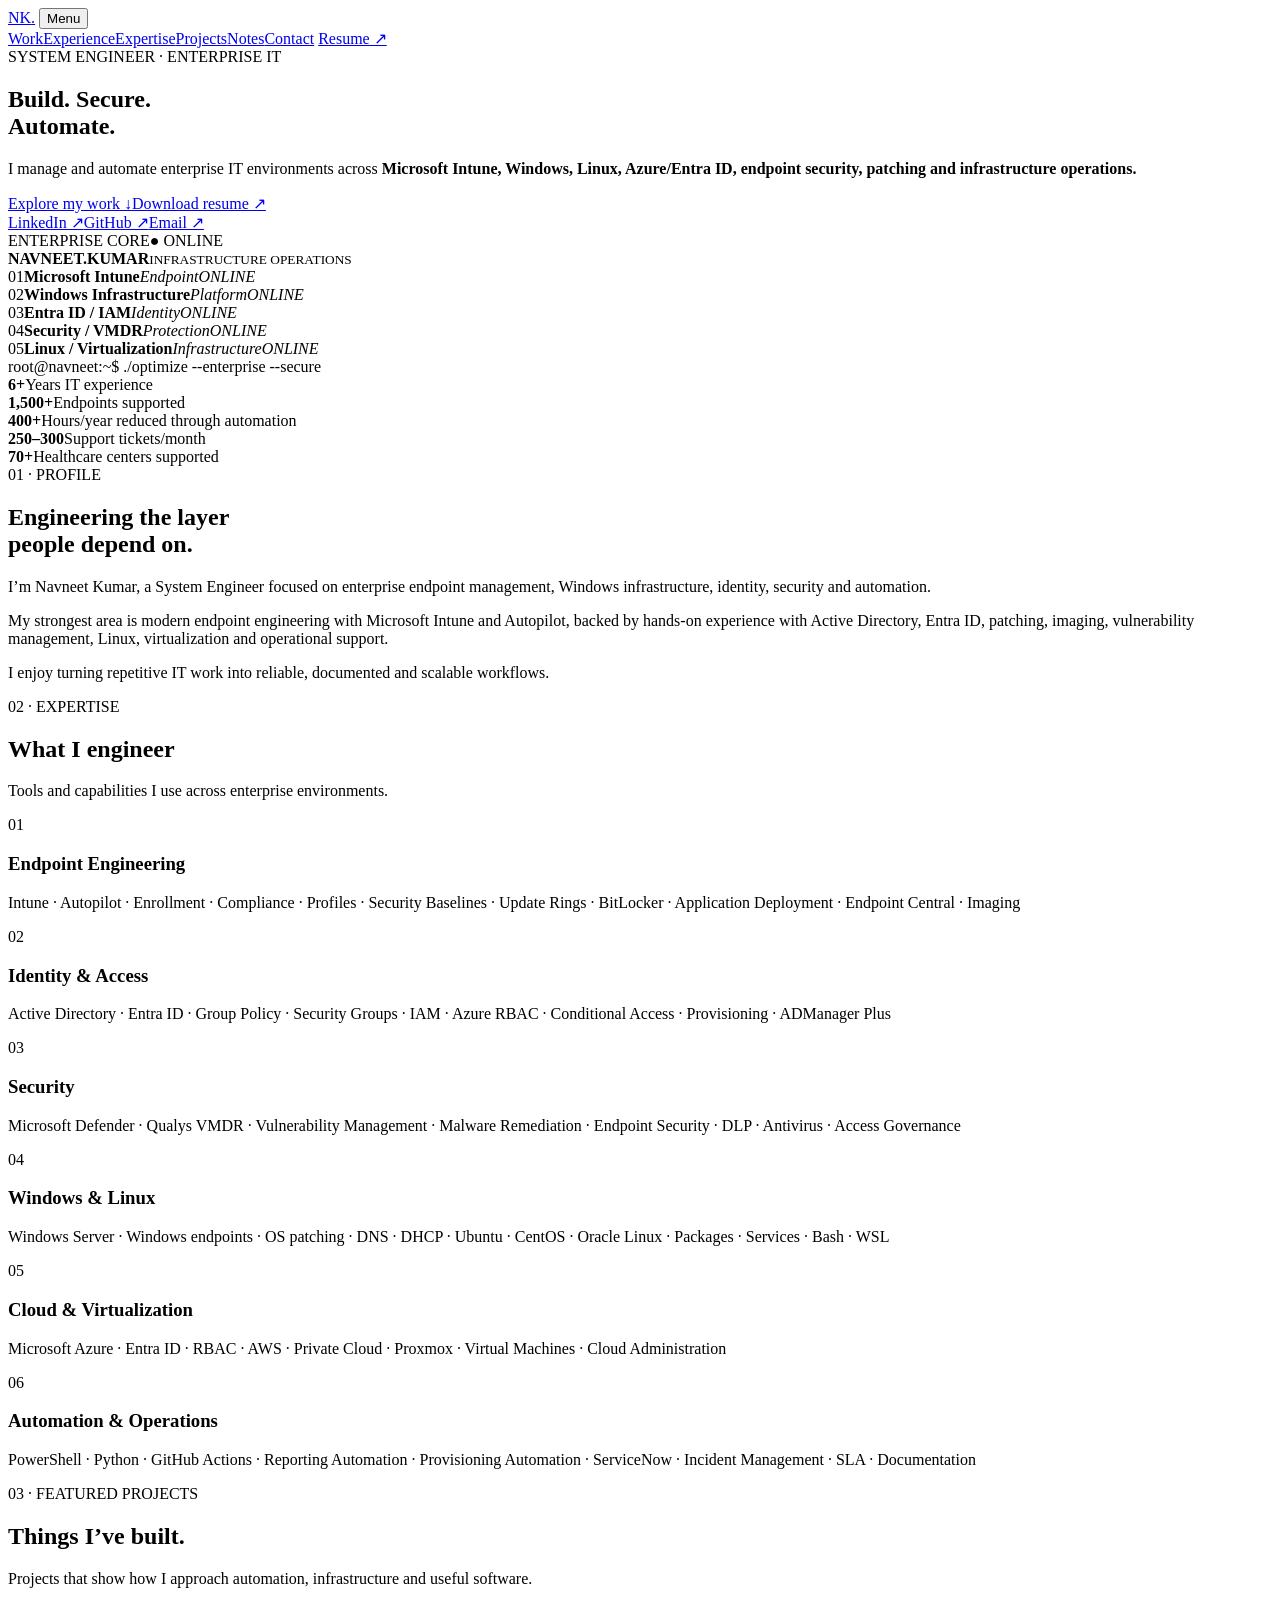
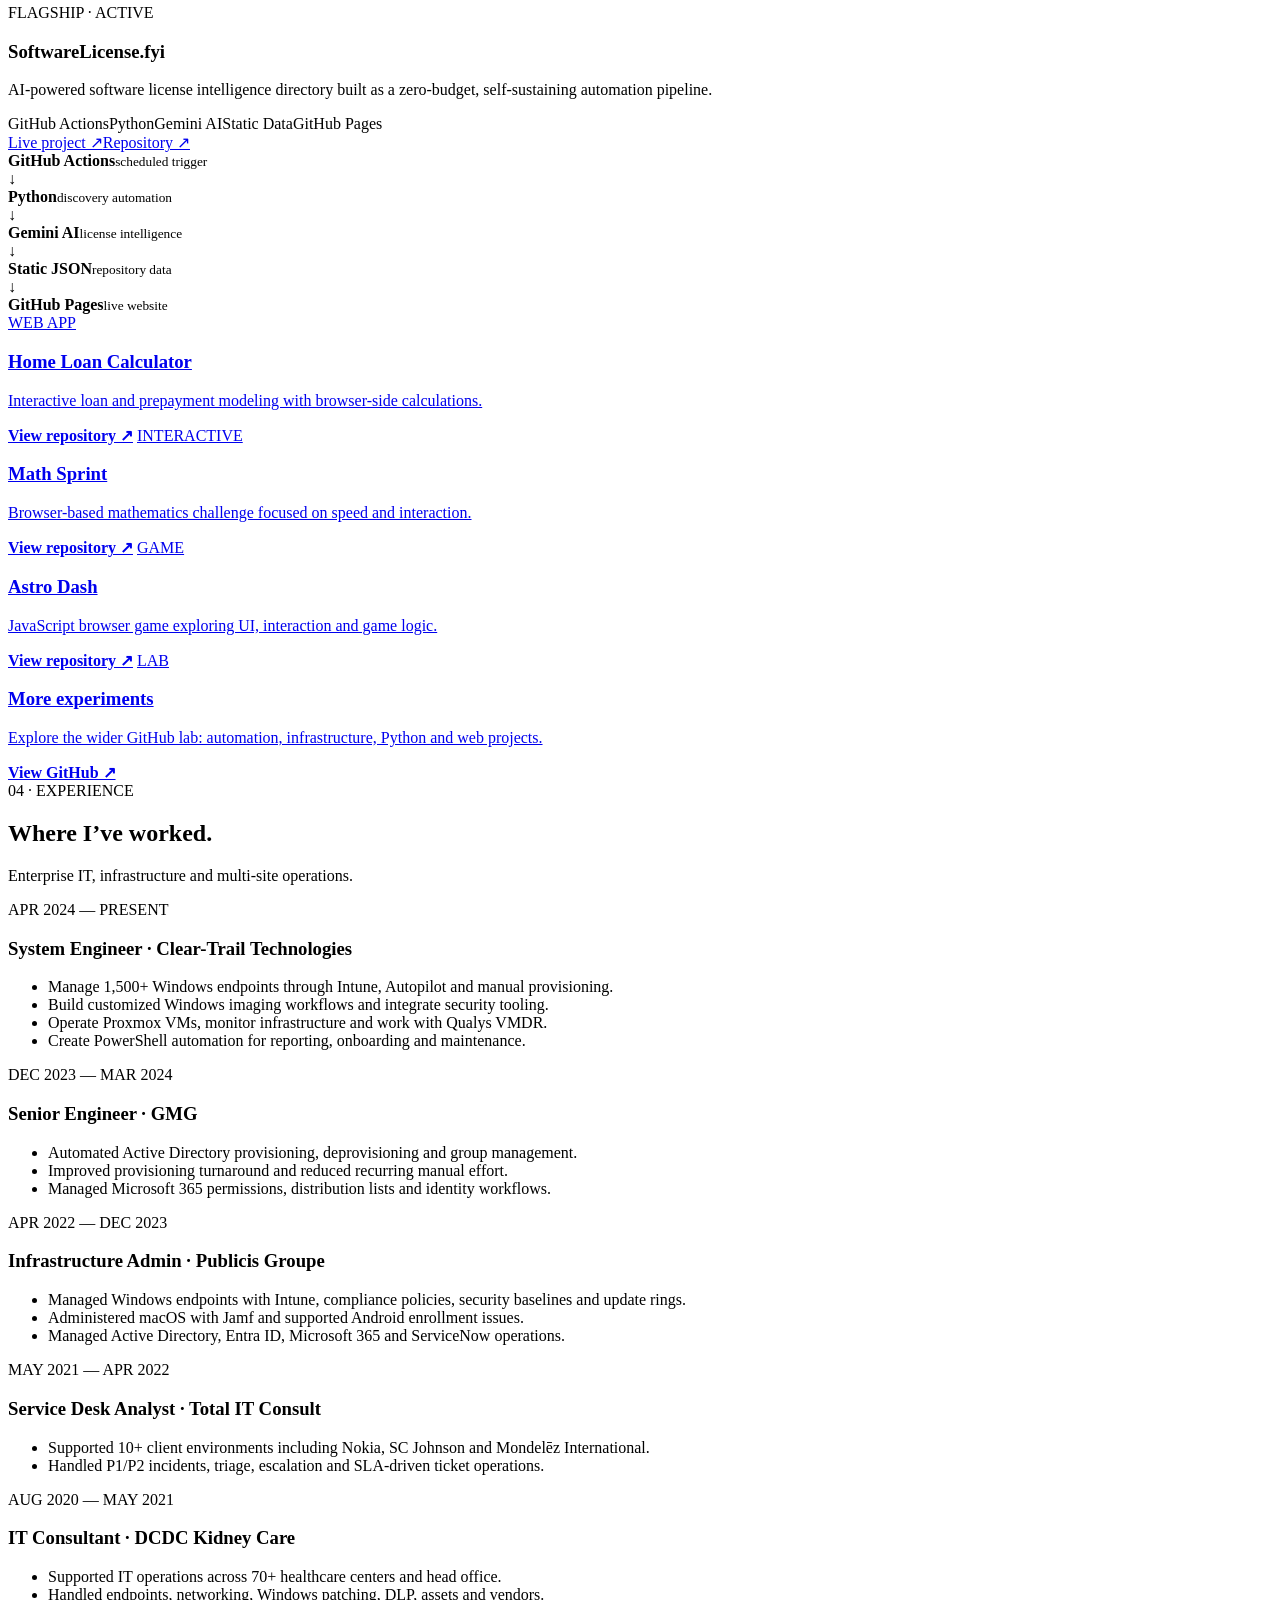
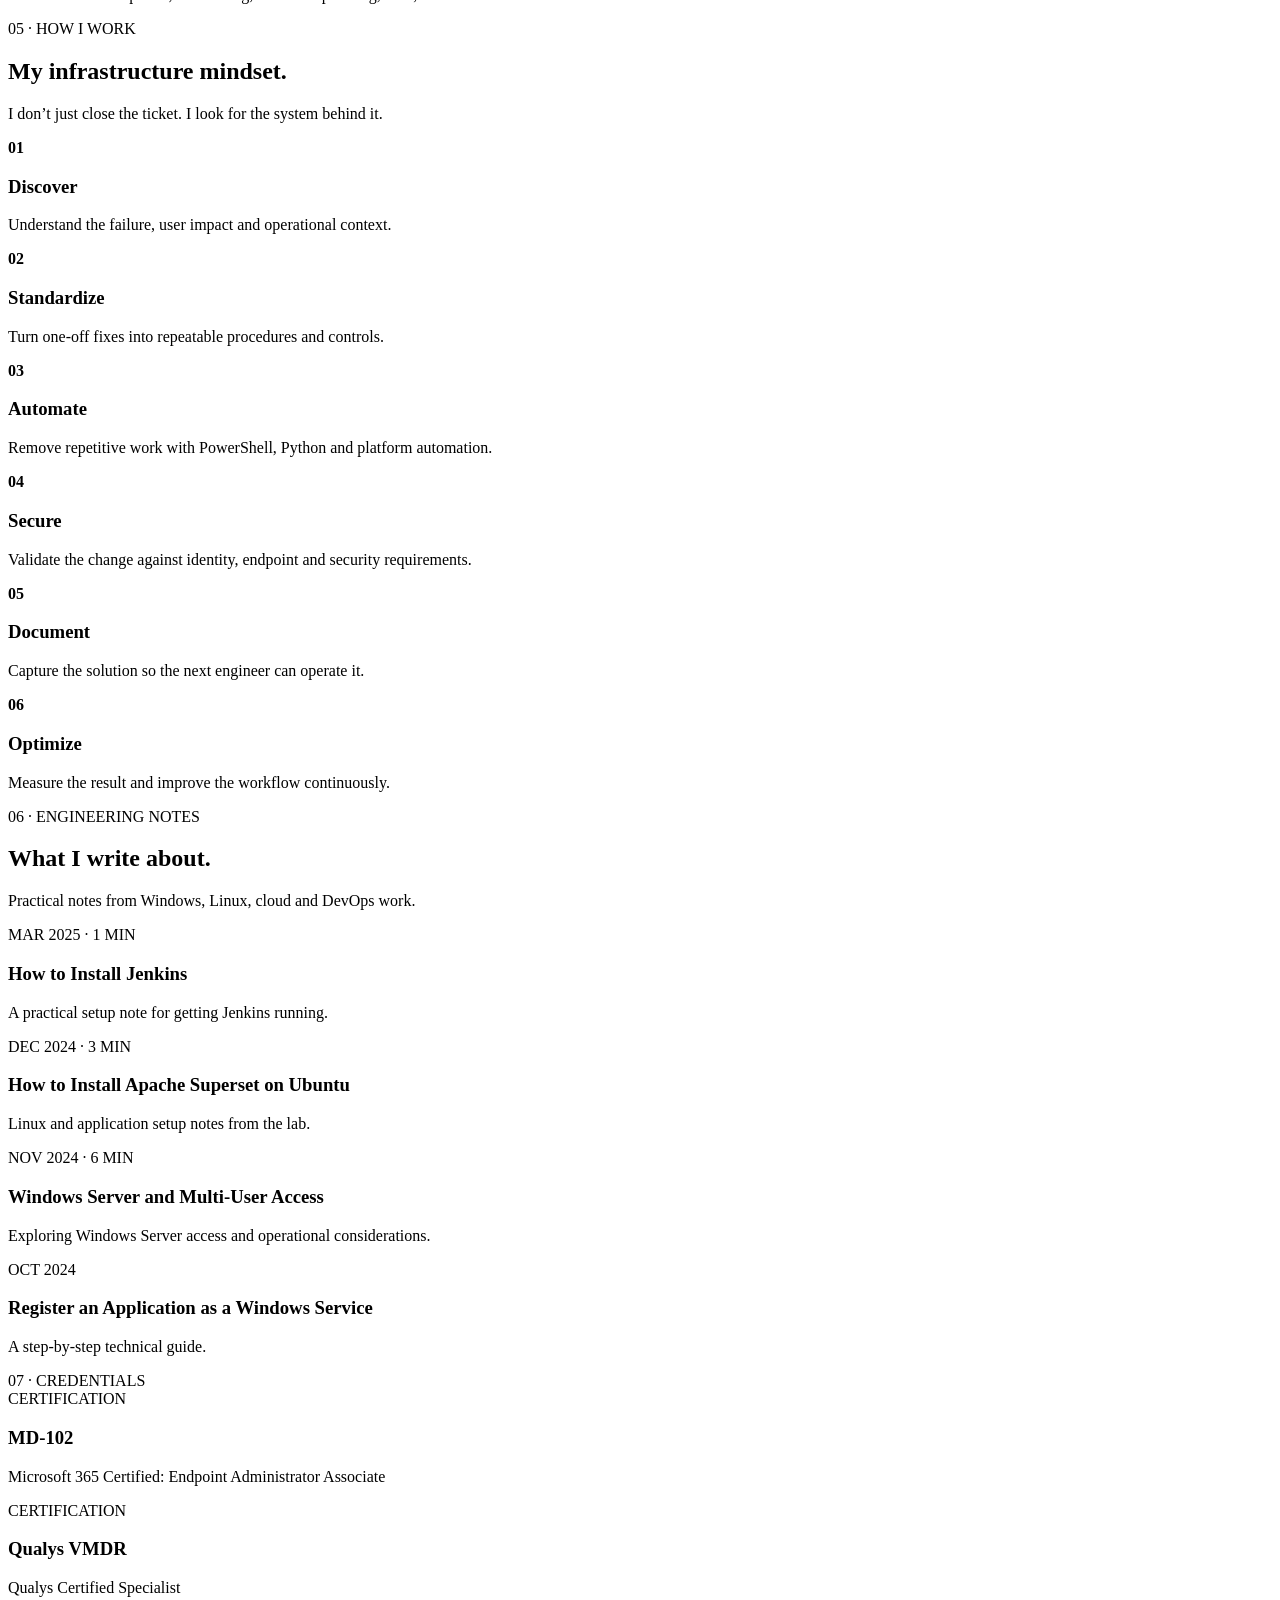
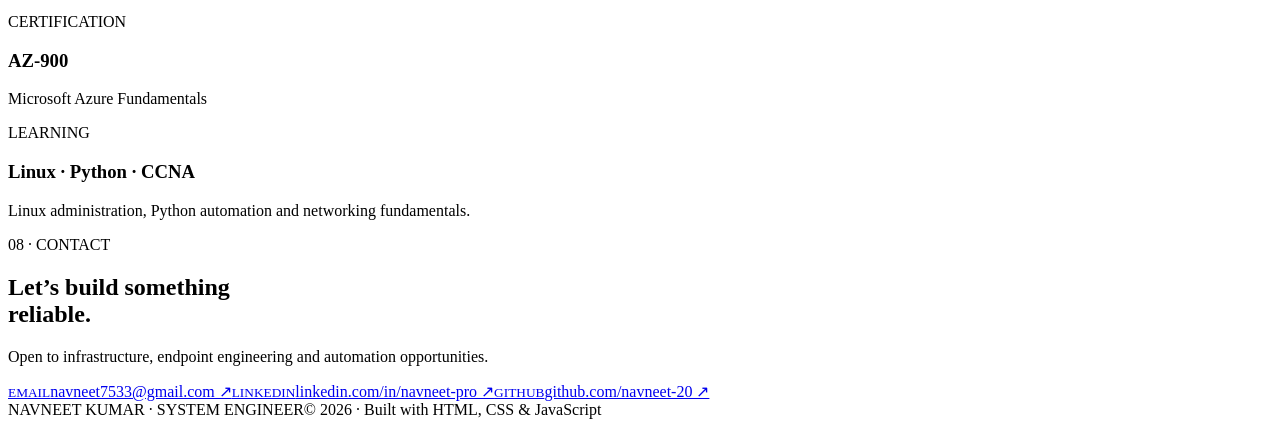
==== index.html @ 807e7cb6 "Add files via upload" ====
<!doctype html>
<html lang="en">
<head>
  <meta charset="utf-8">
  <meta name="viewport" content="width=device-width, initial-scale=1">
  <title>Navneet Kumar | System Engineer | Intune & Infrastructure</title>
  <meta name="description" content="Navneet Kumar — System Engineer specializing in Microsoft Intune, endpoint management, Windows infrastructure, automation, security, Azure/Entra ID and Linux operations.">
  <meta name="author" content="Navneet Kumar">
  <meta name="theme-color" content="#070a0f">
  <link rel="canonical" href="https://navneet.webline.cloud/">
  <meta property="og:title" content="Navneet Kumar | System Engineer">
  <meta property="og:description" content="Enterprise endpoint, infrastructure, automation and security engineering.">
  <meta property="og:type" content="website">
  <meta property="og:url" content="https://navneet.webline.cloud/">
  <link rel="preconnect" href="https://fonts.googleapis.com">
  <link rel="preconnect" href="https://fonts.gstatic.com" crossorigin>
  <link href="https://fonts.googleapis.com/css2?family=Inter:wght@400;500;600;700;800&family=JetBrains+Mono:wght@400;500;600&display=swap" rel="stylesheet">
  <link rel="stylesheet" href="css/style.css">
  <script defer src="js/main.js"></script>
</head>
<body>
  <div class="bg-grid" aria-hidden="true"></div>
  <header class="site-header">
    <nav class="nav container" aria-label="Primary navigation">
      <a class="brand" href="#top" aria-label="Navneet Kumar home">NK<span>.</span></a>
      <button class="menu-toggle" aria-expanded="false" aria-controls="nav-links">Menu</button>
      <div id="nav-links" class="nav-links">
        <a href="#work">Work</a><a href="#experience">Experience</a><a href="#skills">Expertise</a><a href="#projects">Projects</a><a href="#notes">Notes</a><a href="#contact">Contact</a>
        <a class="nav-resume" href="CV.pdf" target="_blank" rel="noopener">Resume ↗</a>
      </div>
    </nav>
  </header>

  <main id="top">
    <section class="hero container">
      <div class="hero-copy reveal">
        <div class="eyebrow"><span class="status-dot"></span> SYSTEM ENGINEER · ENTERPRISE IT</div>
        <h1>Build. Secure.<br><span>Automate.</span></h1>
        <p class="hero-lead">I manage and automate enterprise IT environments across <strong>Microsoft Intune, Windows, Linux, Azure/Entra ID, endpoint security, patching and infrastructure operations.</strong></p>
        <div class="hero-actions"><a class="btn btn-primary" href="#projects">Explore my work <span>↓</span></a><a class="btn btn-ghost" href="CV.pdf" target="_blank" rel="noopener">Download resume ↗</a></div>
        <div class="social-row"><a href="https://www.linkedin.com/in/navneet-pro/" target="_blank" rel="noopener">LinkedIn ↗</a><a href="https://github.com/navneet-20" target="_blank" rel="noopener">GitHub ↗</a><a href="mailto:navneet7533@gmail.com">Email ↗</a></div>
      </div>
      <div class="system-card reveal delay-1" aria-label="System status overview">
        <div class="card-top"><span>ENTERPRISE CORE</span><span class="online">● ONLINE</span></div>
        <div class="core-node"><div class="core-ring"></div><div><strong>NAVNEET.KUMAR</strong><small>INFRASTRUCTURE OPERATIONS</small></div></div>
        <div class="status-list">
          <div><span>01</span><b>Microsoft Intune</b><em>Endpoint</em><i>ONLINE</i></div>
          <div><span>02</span><b>Windows Infrastructure</b><em>Platform</em><i>ONLINE</i></div>
          <div><span>03</span><b>Entra ID / IAM</b><em>Identity</em><i>ONLINE</i></div>
          <div><span>04</span><b>Security / VMDR</b><em>Protection</em><i>ONLINE</i></div>
          <div><span>05</span><b>Linux / Virtualization</b><em>Infrastructure</em><i>ONLINE</i></div>
        </div>
        <div class="terminal-line"><span>root@navneet:~$</span> ./optimize --enterprise --secure</div>
      </div>
    </section>

    <section class="metrics container" id="work">
      <div class="metric"><strong>6+</strong><span>Years IT experience</span></div>
      <div class="metric"><strong>1,500+</strong><span>Endpoints supported</span></div>
      <div class="metric"><strong>400+</strong><span>Hours/year reduced through automation</span></div>
      <div class="metric"><strong>250–300</strong><span>Support tickets/month</span></div>
      <div class="metric"><strong>70+</strong><span>Healthcare centers supported</span></div>
    </section>

    <section class="section container" id="about">
      <div class="section-label">01 · PROFILE</div>
      <div class="two-col">
        <div><h2>Engineering the layer<br>people depend on.</h2></div>
        <div class="copy"><p>I’m Navneet Kumar, a System Engineer focused on enterprise endpoint management, Windows infrastructure, identity, security and automation.</p><p>My strongest area is modern endpoint engineering with Microsoft Intune and Autopilot, backed by hands-on experience with Active Directory, Entra ID, patching, imaging, vulnerability management, Linux, virtualization and operational support.</p><p>I enjoy turning repetitive IT work into reliable, documented and scalable workflows.</p></div>
      </div>
    </section>

    <section class="section section-dark" id="skills">
      <div class="container">
        <div class="section-label">02 · EXPERTISE</div>
        <div class="section-heading"><h2>What I engineer</h2><p>Tools and capabilities I use across enterprise environments.</p></div>
        <div class="skill-grid">
          <article class="skill-card"><span>01</span><h3>Endpoint Engineering</h3><p>Intune · Autopilot · Enrollment · Compliance · Profiles · Security Baselines · Update Rings · BitLocker · Application Deployment · Endpoint Central · Imaging</p></article>
          <article class="skill-card"><span>02</span><h3>Identity & Access</h3><p>Active Directory · Entra ID · Group Policy · Security Groups · IAM · Azure RBAC · Conditional Access · Provisioning · ADManager Plus</p></article>
          <article class="skill-card"><span>03</span><h3>Security</h3><p>Microsoft Defender · Qualys VMDR · Vulnerability Management · Malware Remediation · Endpoint Security · DLP · Antivirus · Access Governance</p></article>
          <article class="skill-card"><span>04</span><h3>Windows & Linux</h3><p>Windows Server · Windows endpoints · OS patching · DNS · DHCP · Ubuntu · CentOS · Oracle Linux · Packages · Services · Bash · WSL</p></article>
          <article class="skill-card"><span>05</span><h3>Cloud & Virtualization</h3><p>Microsoft Azure · Entra ID · RBAC · AWS · Private Cloud · Proxmox · Virtual Machines · Cloud Administration</p></article>
          <article class="skill-card"><span>06</span><h3>Automation & Operations</h3><p>PowerShell · Python · GitHub Actions · Reporting Automation · Provisioning Automation · ServiceNow · Incident Management · SLA · Documentation</p></article>
        </div>
      </div>
    </section>

    <section class="section container" id="projects">
      <div class="section-label">03 · FEATURED PROJECTS</div>
      <div class="section-heading"><h2>Things I’ve built.</h2><p>Projects that show how I approach automation, infrastructure and useful software.</p></div>
      <article class="featured-project">
        <div class="project-main"><div class="project-kicker">FLAGSHIP · ACTIVE</div><h3>SoftwareLicense.fyi</h3><p>AI-powered software license intelligence directory built as a zero-budget, self-sustaining automation pipeline.</p><div class="tags"><span>GitHub Actions</span><span>Python</span><span>Gemini AI</span><span>Static Data</span><span>GitHub Pages</span></div><div class="project-actions"><a class="btn btn-primary" href="https://isitfree.webline.cloud/" target="_blank" rel="noopener">Live project ↗</a><a class="btn btn-ghost" href="https://github.com/navneet-20/SoftwareLicense.fyi" target="_blank" rel="noopener">Repository ↗</a></div></div>
        <div class="pipeline"><div><b>GitHub Actions</b><small>scheduled trigger</small></div><span>↓</span><div><b>Python</b><small>discovery automation</small></div><span>↓</span><div><b>Gemini AI</b><small>license intelligence</small></div><span>↓</span><div><b>Static JSON</b><small>repository data</small></div><span>↓</span><div><b>GitHub Pages</b><small>live website</small></div></div>
      </article>
      <div class="project-grid">
        <a class="project-card" href="https://github.com/navneet-20/home-loan-calculator-with-prepayment" target="_blank" rel="noopener"><span>WEB APP</span><h3>Home Loan Calculator</h3><p>Interactive loan and prepayment modeling with browser-side calculations.</p><b>View repository ↗</b></a>
        <a class="project-card" href="https://github.com/navneet-20/Math-Sprint" target="_blank" rel="noopener"><span>INTERACTIVE</span><h3>Math Sprint</h3><p>Browser-based mathematics challenge focused on speed and interaction.</p><b>View repository ↗</b></a>
        <a class="project-card" href="https://github.com/navneet-20/Astro-Dash" target="_blank" rel="noopener"><span>GAME</span><h3>Astro Dash</h3><p>JavaScript browser game exploring UI, interaction and game logic.</p><b>View repository ↗</b></a>
        <a class="project-card" href="https://github.com/navneet-20" target="_blank" rel="noopener"><span>LAB</span><h3>More experiments</h3><p>Explore the wider GitHub lab: automation, infrastructure, Python and web projects.</p><b>View GitHub ↗</b></a>
      </div>
    </section>

    <section class="section section-dark" id="experience">
      <div class="container"><div class="section-label">04 · EXPERIENCE</div><div class="section-heading"><h2>Where I’ve worked.</h2><p>Enterprise IT, infrastructure and multi-site operations.</p></div>
        <div class="timeline">
          <article class="timeline-item active"><div class="timeline-dot"></div><div class="timeline-meta">APR 2024 — PRESENT</div><h3>System Engineer · Clear-Trail Technologies</h3><ul><li>Manage 1,500+ Windows endpoints through Intune, Autopilot and manual provisioning.</li><li>Build customized Windows imaging workflows and integrate security tooling.</li><li>Operate Proxmox VMs, monitor infrastructure and work with Qualys VMDR.</li><li>Create PowerShell automation for reporting, onboarding and maintenance.</li></ul></article>
          <article class="timeline-item"><div class="timeline-dot"></div><div class="timeline-meta">DEC 2023 — MAR 2024</div><h3>Senior Engineer · GMG</h3><ul><li>Automated Active Directory provisioning, deprovisioning and group management.</li><li>Improved provisioning turnaround and reduced recurring manual effort.</li><li>Managed Microsoft 365 permissions, distribution lists and identity workflows.</li></ul></article>
          <article class="timeline-item"><div class="timeline-dot"></div><div class="timeline-meta">APR 2022 — DEC 2023</div><h3>Infrastructure Admin · Publicis Groupe</h3><ul><li>Managed Windows endpoints with Intune, compliance policies, security baselines and update rings.</li><li>Administered macOS with Jamf and supported Android enrollment issues.</li><li>Managed Active Directory, Entra ID, Microsoft 365 and ServiceNow operations.</li></ul></article>
          <article class="timeline-item"><div class="timeline-dot"></div><div class="timeline-meta">MAY 2021 — APR 2022</div><h3>Service Desk Analyst · Total IT Consult</h3><ul><li>Supported 10+ client environments including Nokia, SC Johnson and Mondelēz International.</li><li>Handled P1/P2 incidents, triage, escalation and SLA-driven ticket operations.</li></ul></article>
          <article class="timeline-item"><div class="timeline-dot"></div><div class="timeline-meta">AUG 2020 — MAY 2021</div><h3>IT Consultant · DCDC Kidney Care</h3><ul><li>Supported IT operations across 70+ healthcare centers and head office.</li><li>Handled endpoints, networking, Windows patching, DLP, assets and vendors.</li></ul></article>
        </div>
      </div>
    </section>

    <section class="section container" id="method">
      <div class="section-label">05 · HOW I WORK</div><div class="section-heading"><h2>My infrastructure mindset.</h2><p>I don’t just close the ticket. I look for the system behind it.</p></div>
      <div class="method-grid"><div><strong>01</strong><h3>Discover</h3><p>Understand the failure, user impact and operational context.</p></div><div><strong>02</strong><h3>Standardize</h3><p>Turn one-off fixes into repeatable procedures and controls.</p></div><div><strong>03</strong><h3>Automate</h3><p>Remove repetitive work with PowerShell, Python and platform automation.</p></div><div><strong>04</strong><h3>Secure</h3><p>Validate the change against identity, endpoint and security requirements.</p></div><div><strong>05</strong><h3>Document</h3><p>Capture the solution so the next engineer can operate it.</p></div><div><strong>06</strong><h3>Optimize</h3><p>Measure the result and improve the workflow continuously.</p></div></div>
    </section>

    <section class="section section-dark" id="notes"><div class="container"><div class="section-label">06 · ENGINEERING NOTES</div><div class="section-heading"><h2>What I write about.</h2><p>Practical notes from Windows, Linux, cloud and DevOps work.</p></div><div class="notes-grid"><article><span>MAR 2025 · 1 MIN</span><h3>How to Install Jenkins</h3><p>A practical setup note for getting Jenkins running.</p></article><article><span>DEC 2024 · 3 MIN</span><h3>How to Install Apache Superset on Ubuntu</h3><p>Linux and application setup notes from the lab.</p></article><article><span>NOV 2024 · 6 MIN</span><h3>Windows Server and Multi-User Access</h3><p>Exploring Windows Server access and operational considerations.</p></article><article><span>OCT 2024</span><h3>Register an Application as a Windows Service</h3><p>A step-by-step technical guide.</p></article></div></div></section>

    <section class="section container" id="credentials"><div class="section-label">07 · CREDENTIALS</div><div class="credential-grid"><div><span>CERTIFICATION</span><h3>MD-102</h3><p>Microsoft 365 Certified: Endpoint Administrator Associate</p></div><div><span>CERTIFICATION</span><h3>Qualys VMDR</h3><p>Qualys Certified Specialist</p></div><div><span>CERTIFICATION</span><h3>AZ-900</h3><p>Microsoft Azure Fundamentals</p></div><div><span>LEARNING</span><h3>Linux · Python · CCNA</h3><p>Linux administration, Python automation and networking fundamentals.</p></div></div></section>

    <section class="contact section" id="contact"><div class="container contact-box"><div><div class="section-label">08 · CONTACT</div><h2>Let’s build something<br><span>reliable.</span></h2><p>Open to infrastructure, endpoint engineering and automation opportunities.</p></div><div class="contact-links"><a href="mailto:navneet7533@gmail.com"><small>EMAIL</small>navneet7533@gmail.com ↗</a><a href="https://www.linkedin.com/in/navneet-pro/" target="_blank" rel="noopener"><small>LINKEDIN</small>linkedin.com/in/navneet-pro ↗</a><a href="https://github.com/navneet-20" target="_blank" rel="noopener"><small>GITHUB</small>github.com/navneet-20 ↗</a></div></div></section>
  </main>
  <footer class="footer container"><span>NAVNEET KUMAR · SYSTEM ENGINEER</span><span>© <span id="year">2026</span> · Built with HTML, CSS & JavaScript</span></footer>
</body>
</html>
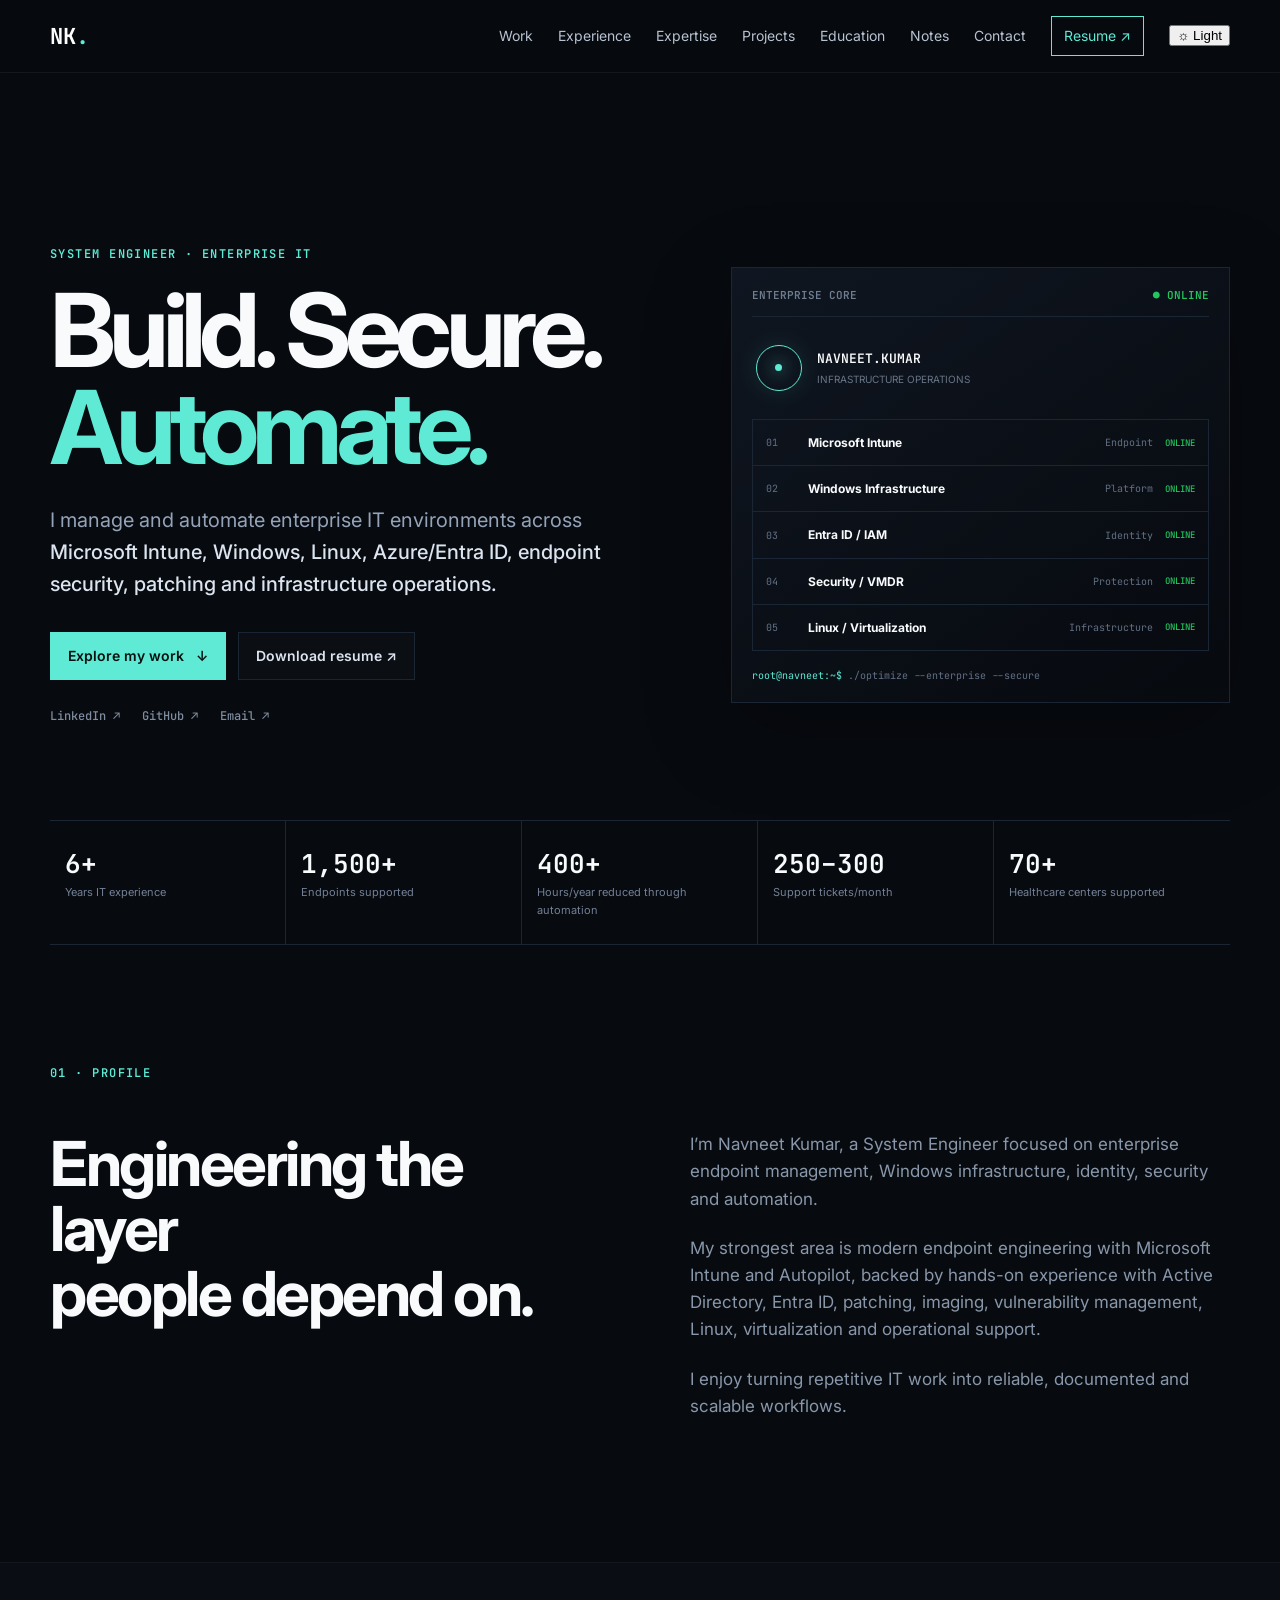
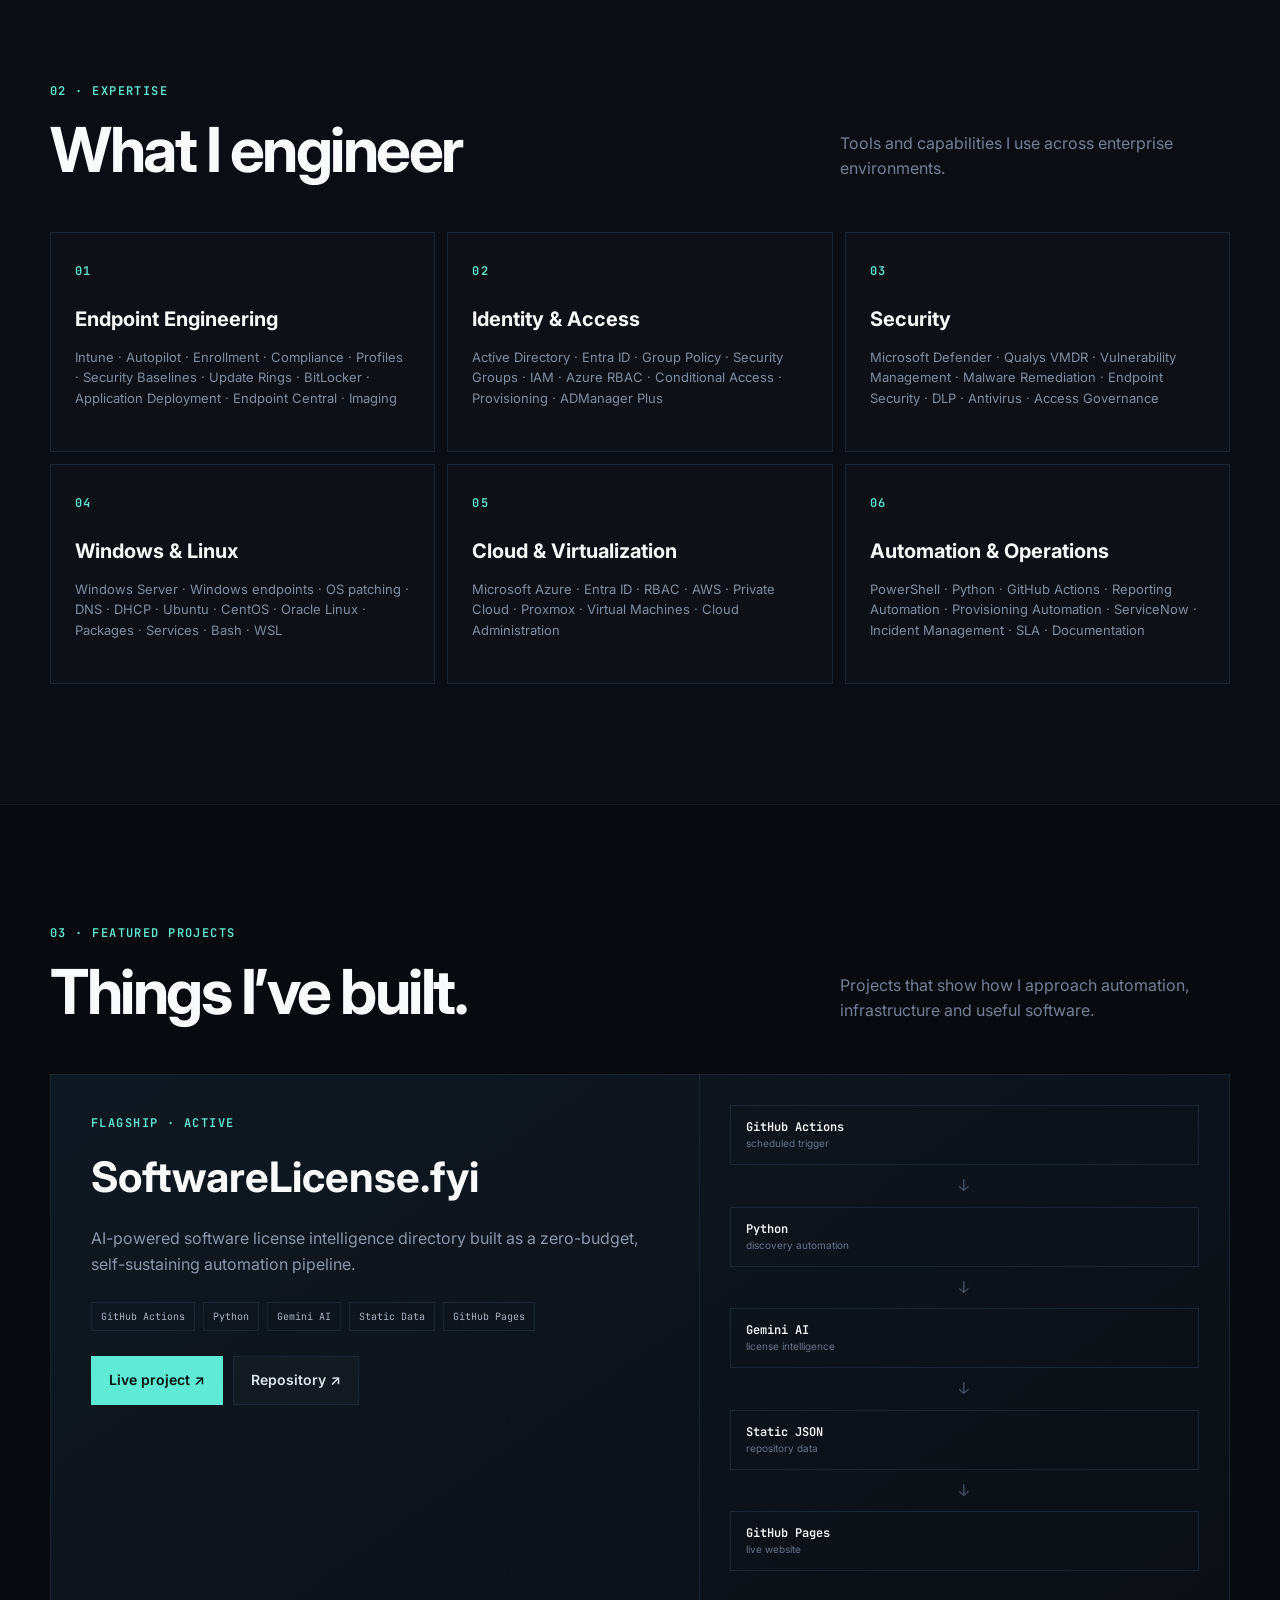
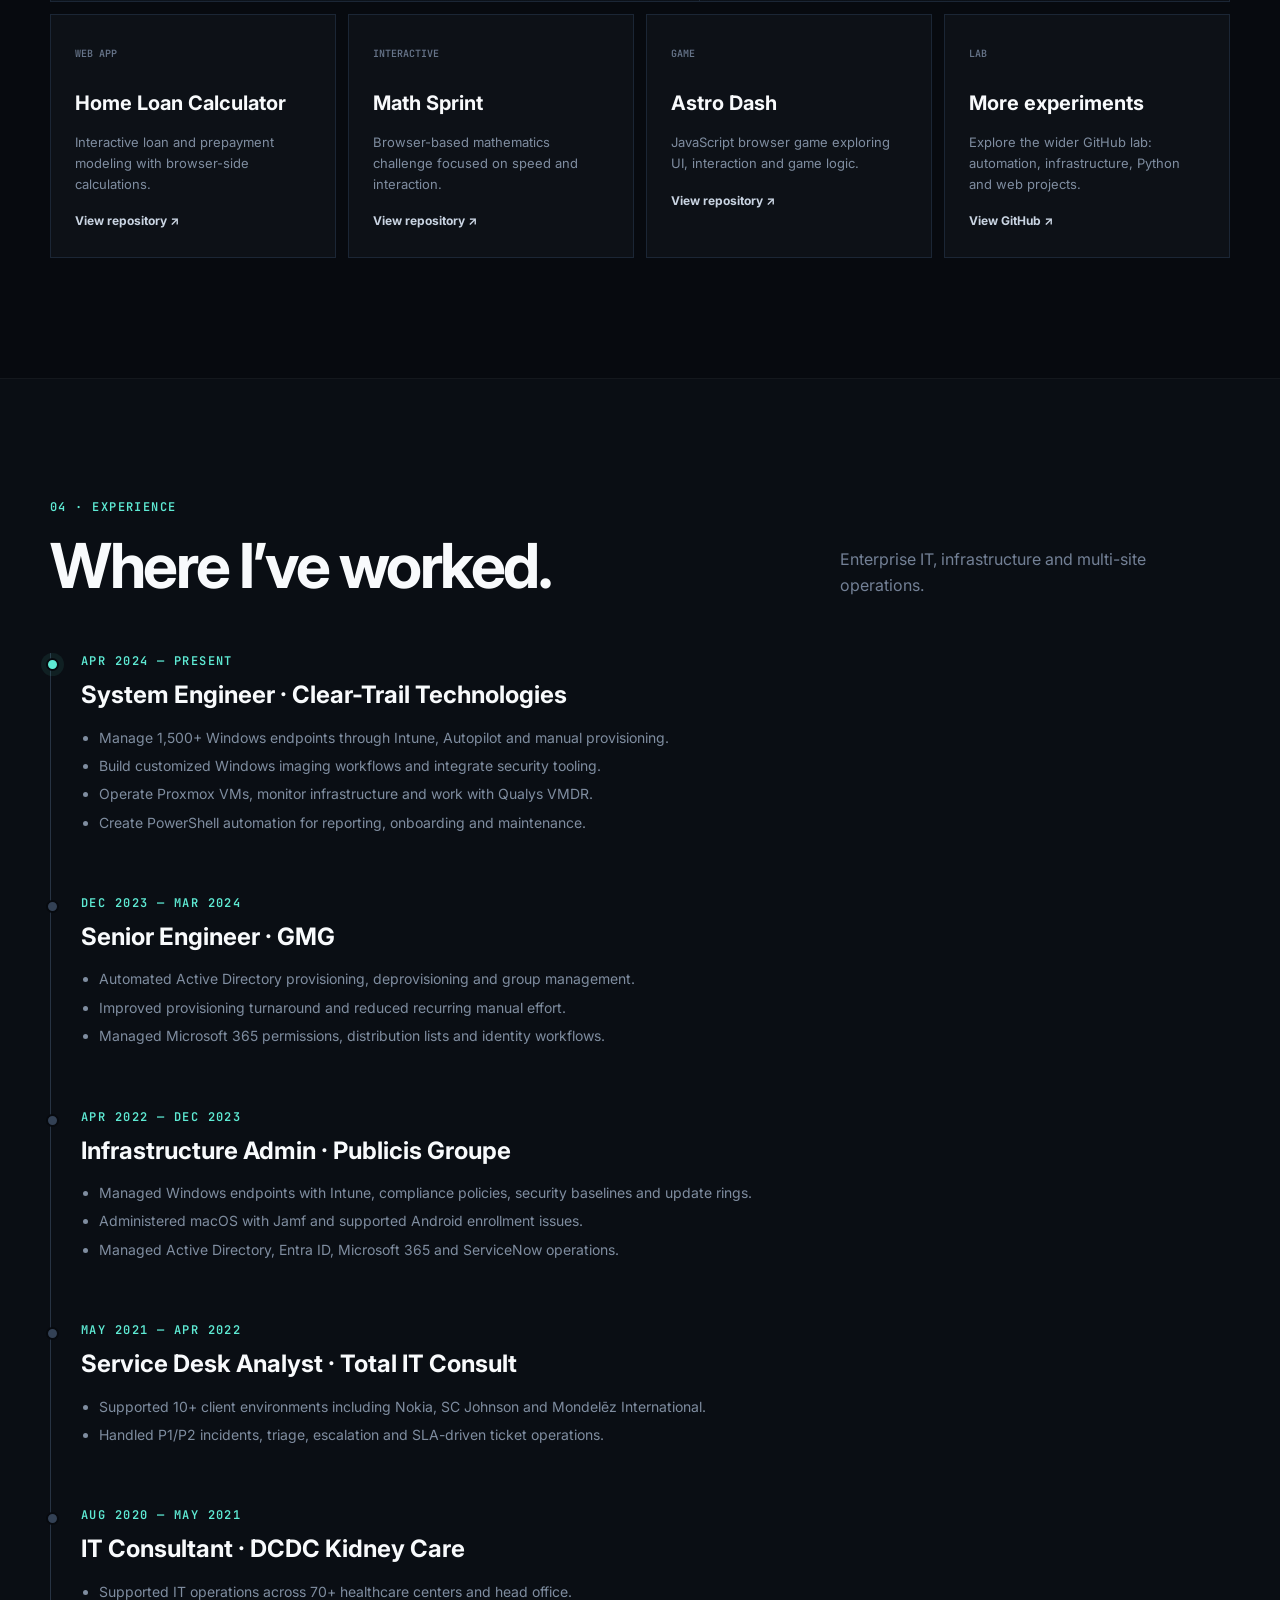
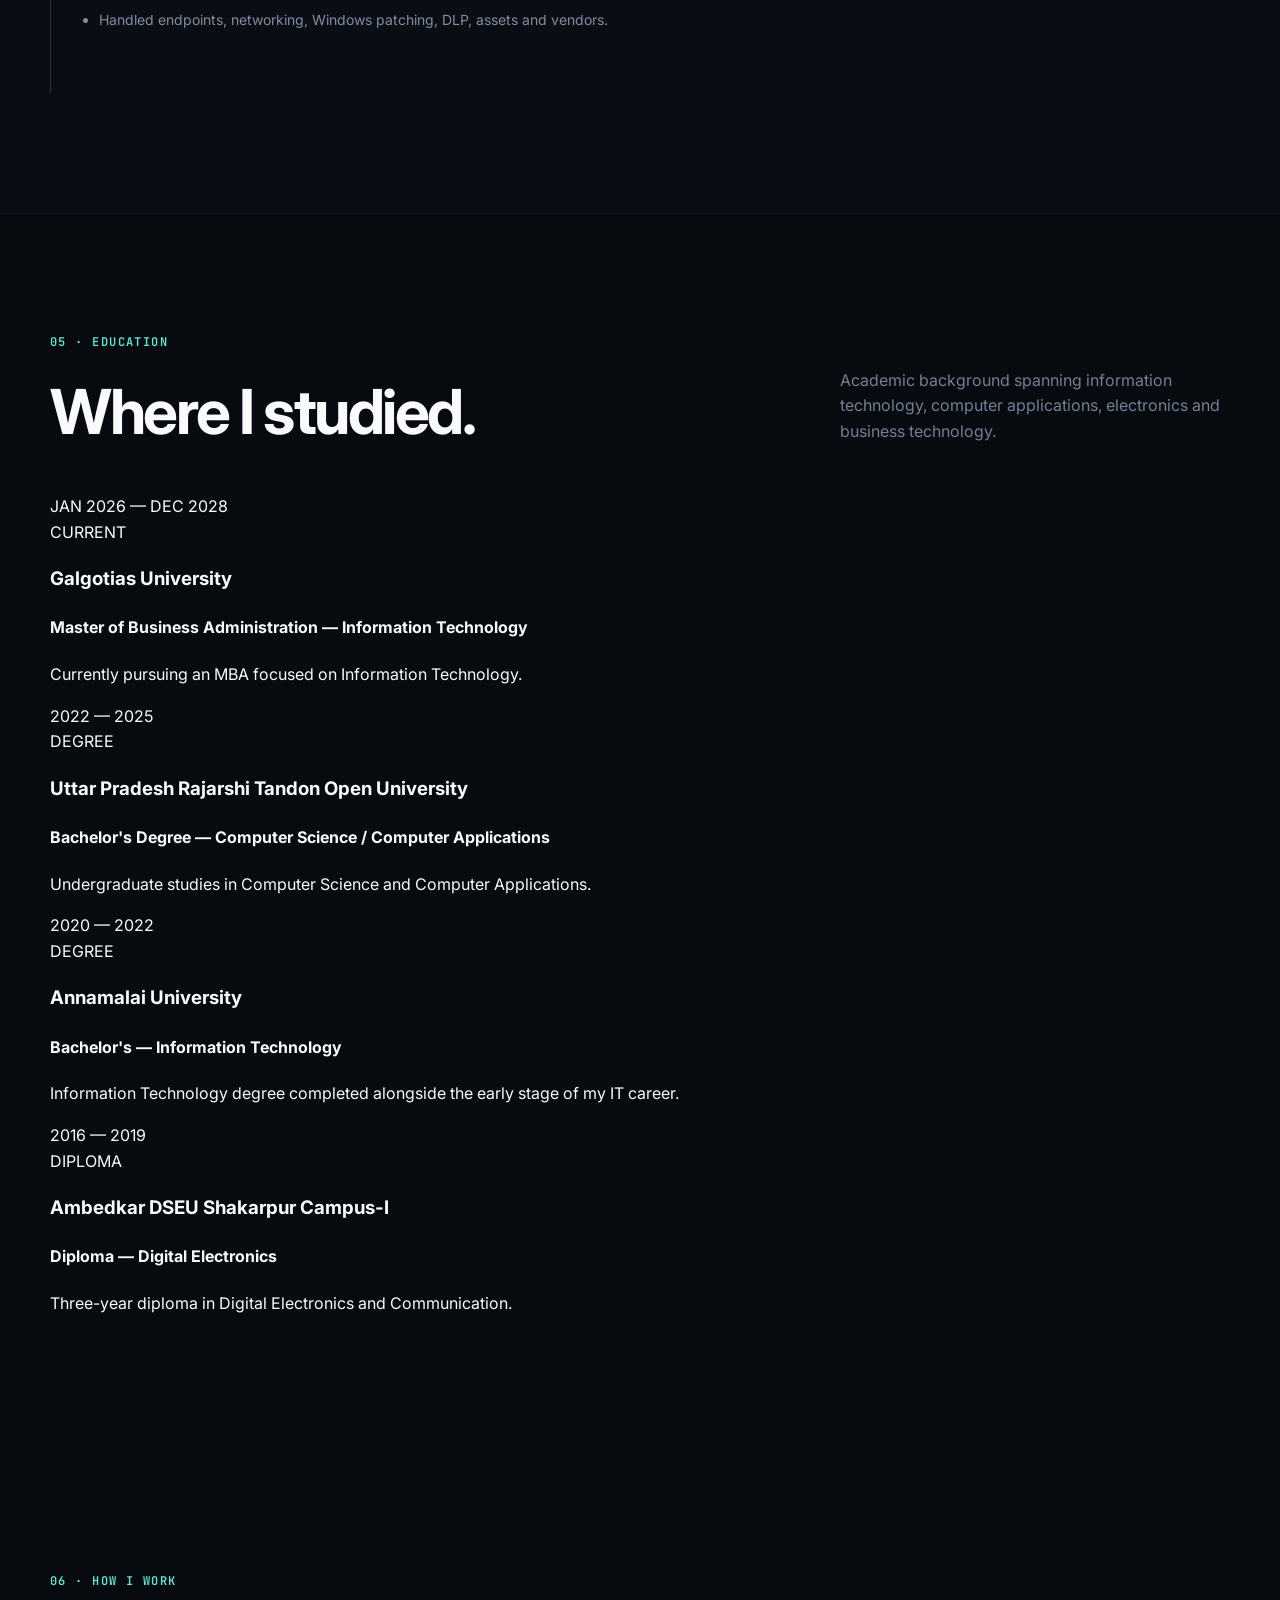
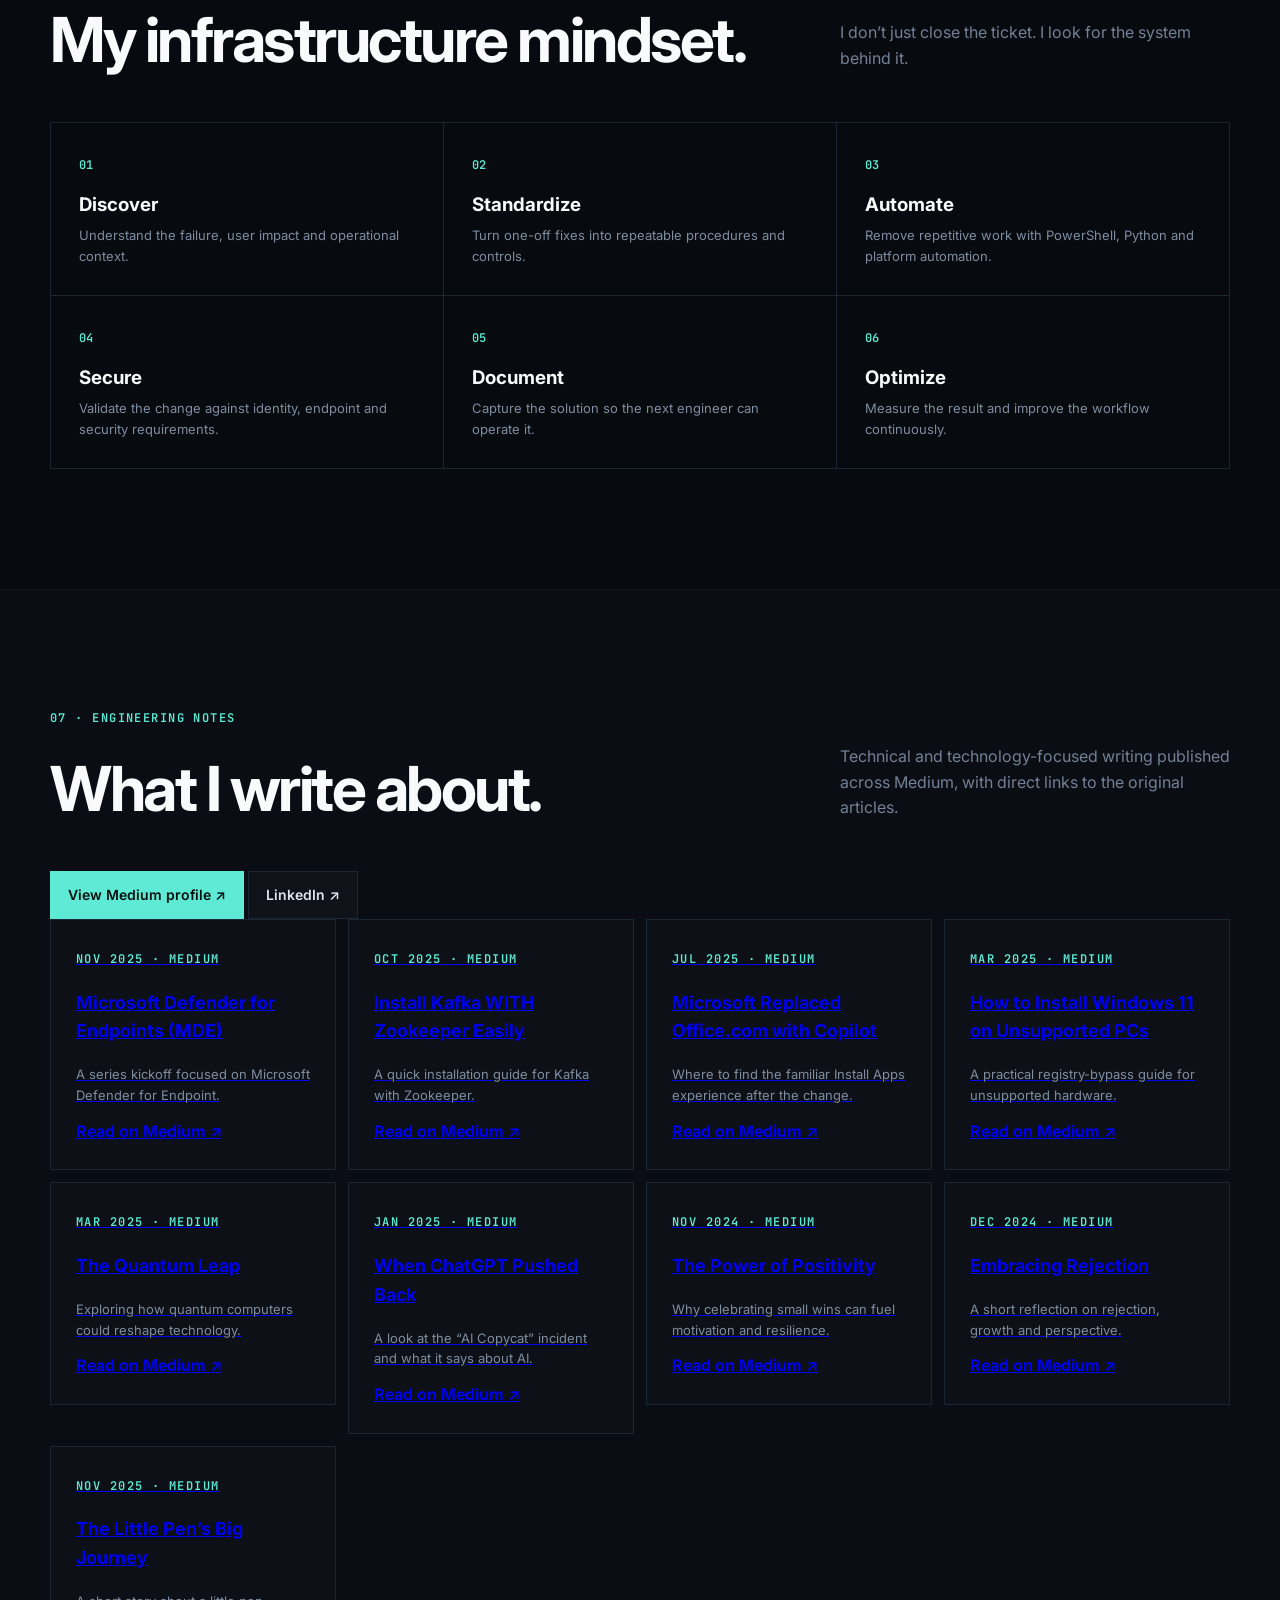
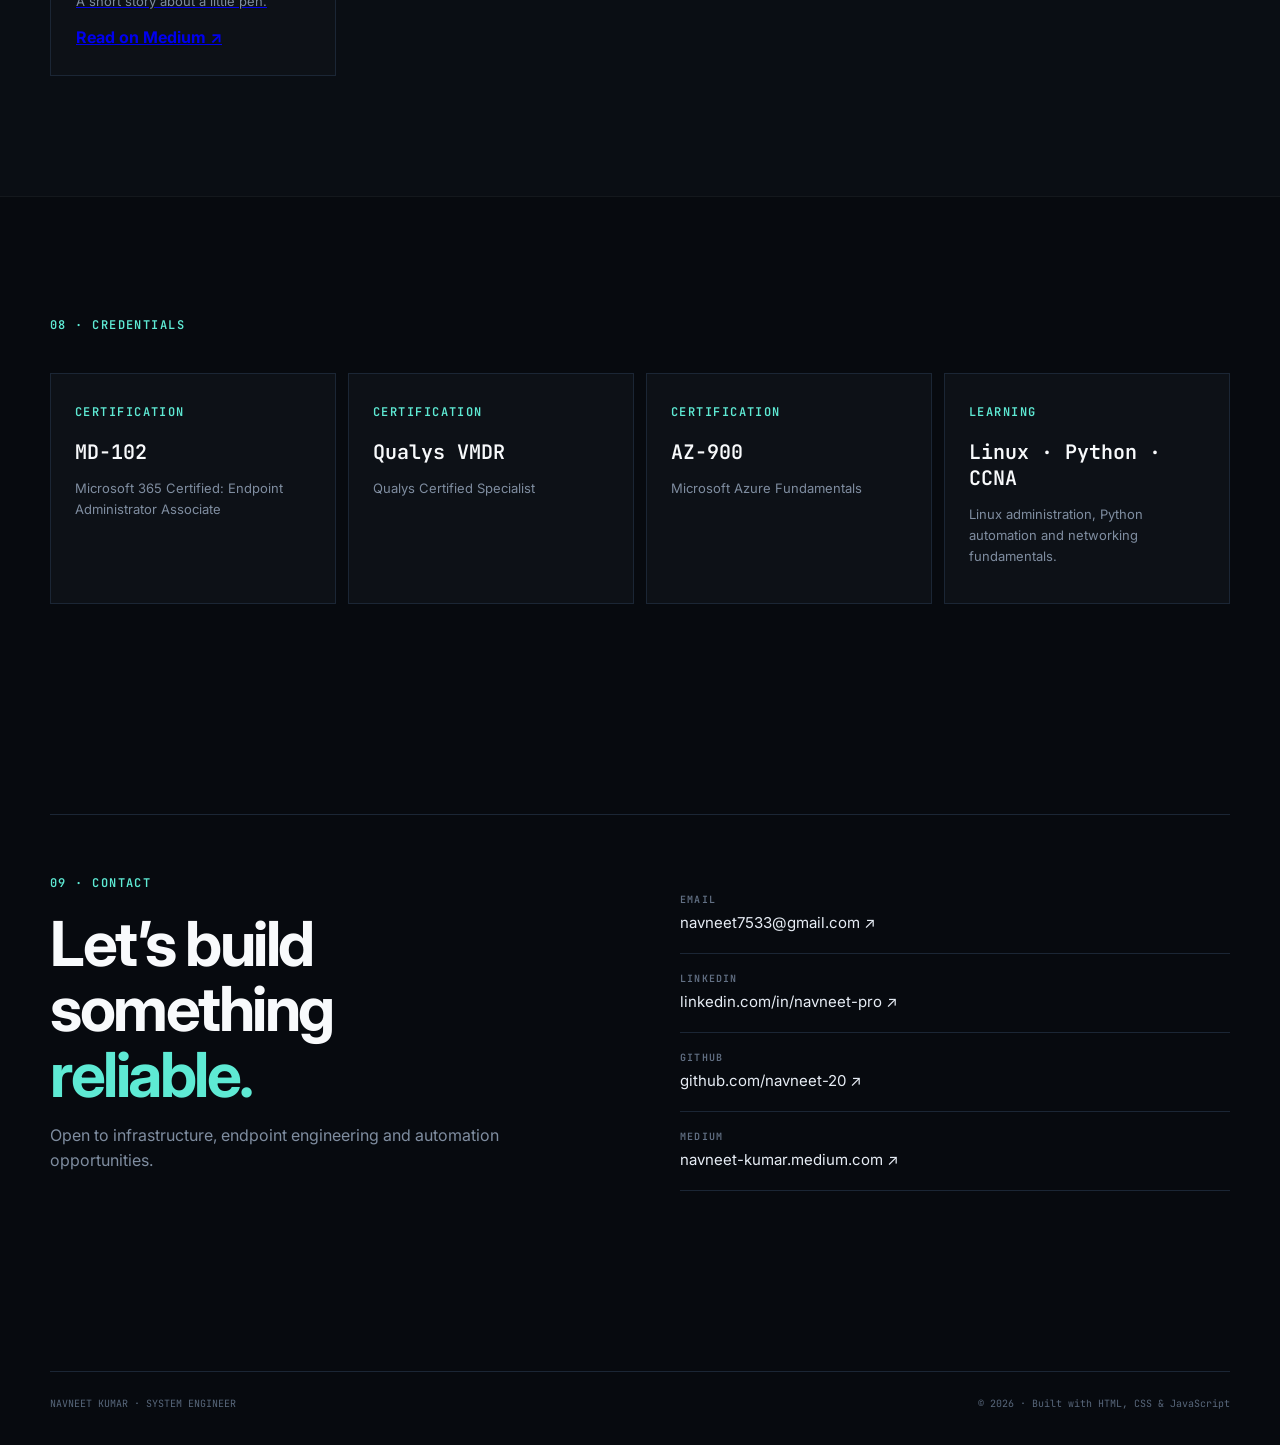
==== commit c2415928: "Update index.html" ====
--- a/index.html
+++ b/index.html
@@ -3,126 +3,1410 @@
 <head>
   <meta charset="utf-8">
   <meta name="viewport" content="width=device-width, initial-scale=1">
+
   <title>Navneet Kumar | System Engineer | Intune & Infrastructure</title>
+
   <meta name="description" content="Navneet Kumar — System Engineer specializing in Microsoft Intune, endpoint management, Windows infrastructure, automation, security, Azure/Entra ID and Linux operations.">
   <meta name="author" content="Navneet Kumar">
   <meta name="theme-color" content="#070a0f">
+
   <link rel="canonical" href="https://navneet.webline.cloud/">
+
   <meta property="og:title" content="Navneet Kumar | System Engineer">
   <meta property="og:description" content="Enterprise endpoint, infrastructure, automation and security engineering.">
   <meta property="og:type" content="website">
   <meta property="og:url" content="https://navneet.webline.cloud/">
+
   <link rel="preconnect" href="https://fonts.googleapis.com">
   <link rel="preconnect" href="https://fonts.gstatic.com" crossorigin>
+
   <link href="https://fonts.googleapis.com/css2?family=Inter:wght@400;500;600;700;800&family=JetBrains+Mono:wght@400;500;600&display=swap" rel="stylesheet">
+
   <link rel="stylesheet" href="css/style.css">
   <script defer src="js/main.js"></script>
 </head>
+
 <body>
+
   <div class="bg-grid" aria-hidden="true"></div>
+
   <header class="site-header">
     <nav class="nav container" aria-label="Primary navigation">
-      <a class="brand" href="#top" aria-label="Navneet Kumar home">NK<span>.</span></a>
-      <button class="menu-toggle" aria-expanded="false" aria-controls="nav-links">Menu</button>
+
+      <a class="brand" href="#top" aria-label="Navneet Kumar home">
+        NK<span>.</span>
+      </a>
+
+      <button
+        class="menu-toggle"
+        aria-expanded="false"
+        aria-controls="nav-links">
+        Menu
+      </button>
+
       <div id="nav-links" class="nav-links">
-        <a href="#work">Work</a><a href="#experience">Experience</a><a href="#skills">Expertise</a><a href="#projects">Projects</a><a href="#notes">Notes</a><a href="#contact">Contact</a>
-        <a class="nav-resume" href="CV.pdf" target="_blank" rel="noopener">Resume ↗</a>
+
+        <a href="#work">Work</a>
+        <a href="#experience">Experience</a>
+        <a href="#skills">Expertise</a>
+        <a href="#projects">Projects</a>
+        <a href="#education">Education</a>
+        <a href="#notes">Notes</a>
+        <a href="#contact">Contact</a>
+
+        <a
+          class="nav-resume"
+          href="CV.pdf"
+          target="_blank"
+          rel="noopener">
+          Resume ↗
+        </a>
+
+        <button
+          class="theme-toggle"
+          id="theme-toggle"
+          type="button"
+          aria-label="Switch to light mode"
+          aria-pressed="false">
+
+          <span class="theme-icon" aria-hidden="true">☼</span>
+          <span class="theme-label">Light</span>
+
+        </button>
+
       </div>
     </nav>
   </header>
 
+
   <main id="top">
+
+    <!-- HERO -->
     <section class="hero container">
+
       <div class="hero-copy reveal">
-        <div class="eyebrow"><span class="status-dot"></span> SYSTEM ENGINEER · ENTERPRISE IT</div>
-        <h1>Build. Secure.<br><span>Automate.</span></h1>
-        <p class="hero-lead">I manage and automate enterprise IT environments across <strong>Microsoft Intune, Windows, Linux, Azure/Entra ID, endpoint security, patching and infrastructure operations.</strong></p>
-        <div class="hero-actions"><a class="btn btn-primary" href="#projects">Explore my work <span>↓</span></a><a class="btn btn-ghost" href="CV.pdf" target="_blank" rel="noopener">Download resume ↗</a></div>
-        <div class="social-row"><a href="https://www.linkedin.com/in/navneet-pro/" target="_blank" rel="noopener">LinkedIn ↗</a><a href="https://github.com/navneet-20" target="_blank" rel="noopener">GitHub ↗</a><a href="mailto:navneet7533@gmail.com">Email ↗</a></div>
-      </div>
-      <div class="system-card reveal delay-1" aria-label="System status overview">
-        <div class="card-top"><span>ENTERPRISE CORE</span><span class="online">● ONLINE</span></div>
-        <div class="core-node"><div class="core-ring"></div><div><strong>NAVNEET.KUMAR</strong><small>INFRASTRUCTURE OPERATIONS</small></div></div>
+
+        <div class="eyebrow">
+          <span class="status-dot"></span>
+          SYSTEM ENGINEER · ENTERPRISE IT
+        </div>
+
+        <h1>
+          Build. Secure.<br>
+          <span>Automate.</span>
+        </h1>
+
+        <p class="hero-lead">
+          I manage and automate enterprise IT environments across
+          <strong>
+            Microsoft Intune, Windows, Linux, Azure/Entra ID,
+            endpoint security, patching and infrastructure operations.
+          </strong>
+        </p>
+
+        <div class="hero-actions">
+
+          <a class="btn btn-primary" href="#projects">
+            Explore my work
+            <span>↓</span>
+          </a>
+
+          <a
+            class="btn btn-ghost"
+            href="CV.pdf"
+            target="_blank"
+            rel="noopener">
+            Download resume ↗
+          </a>
+
+        </div>
+
+        <div class="social-row">
+
+          <a
+            href="https://www.linkedin.com/in/navneet-pro/"
+            target="_blank"
+            rel="noopener">
+            LinkedIn ↗
+          </a>
+
+          <a
+            href="https://github.com/navneet-20"
+            target="_blank"
+            rel="noopener">
+            GitHub ↗
+          </a>
+
+          <a href="mailto:navneet7533@gmail.com">
+            Email ↗
+          </a>
+
+        </div>
+
+      </div>
+
+
+      <div
+        class="system-card reveal delay-1"
+        aria-label="System status overview">
+
+        <div class="card-top">
+          <span>ENTERPRISE CORE</span>
+          <span class="online">● ONLINE</span>
+        </div>
+
+        <div class="core-node">
+
+          <div class="core-ring"></div>
+
+          <div>
+            <strong>NAVNEET.KUMAR</strong>
+            <small>INFRASTRUCTURE OPERATIONS</small>
+          </div>
+
+        </div>
+
         <div class="status-list">
-          <div><span>01</span><b>Microsoft Intune</b><em>Endpoint</em><i>ONLINE</i></div>
-          <div><span>02</span><b>Windows Infrastructure</b><em>Platform</em><i>ONLINE</i></div>
-          <div><span>03</span><b>Entra ID / IAM</b><em>Identity</em><i>ONLINE</i></div>
-          <div><span>04</span><b>Security / VMDR</b><em>Protection</em><i>ONLINE</i></div>
-          <div><span>05</span><b>Linux / Virtualization</b><em>Infrastructure</em><i>ONLINE</i></div>
-        </div>
-        <div class="terminal-line"><span>root@navneet:~$</span> ./optimize --enterprise --secure</div>
-      </div>
+
+          <div>
+            <span>01</span>
+            <b>Microsoft Intune</b>
+            <em>Endpoint</em>
+            <i>ONLINE</i>
+          </div>
+
+          <div>
+            <span>02</span>
+            <b>Windows Infrastructure</b>
+            <em>Platform</em>
+            <i>ONLINE</i>
+          </div>
+
+          <div>
+            <span>03</span>
+            <b>Entra ID / IAM</b>
+            <em>Identity</em>
+            <i>ONLINE</i>
+          </div>
+
+          <div>
+            <span>04</span>
+            <b>Security / VMDR</b>
+            <em>Protection</em>
+            <i>ONLINE</i>
+          </div>
+
+          <div>
+            <span>05</span>
+            <b>Linux / Virtualization</b>
+            <em>Infrastructure</em>
+            <i>ONLINE</i>
+          </div>
+
+        </div>
+
+        <div class="terminal-line">
+          <span>root@navneet:~$</span>
+          ./optimize --enterprise --secure
+        </div>
+
+      </div>
+
     </section>
 
+
+    <!-- METRICS -->
     <section class="metrics container" id="work">
-      <div class="metric"><strong>6+</strong><span>Years IT experience</span></div>
-      <div class="metric"><strong>1,500+</strong><span>Endpoints supported</span></div>
-      <div class="metric"><strong>400+</strong><span>Hours/year reduced through automation</span></div>
-      <div class="metric"><strong>250–300</strong><span>Support tickets/month</span></div>
-      <div class="metric"><strong>70+</strong><span>Healthcare centers supported</span></div>
+
+      <div class="metric">
+        <strong>6+</strong>
+        <span>Years IT experience</span>
+      </div>
+
+      <div class="metric">
+        <strong>1,500+</strong>
+        <span>Endpoints supported</span>
+      </div>
+
+      <div class="metric">
+        <strong>400+</strong>
+        <span>Hours/year reduced through automation</span>
+      </div>
+
+      <div class="metric">
+        <strong>250–300</strong>
+        <span>Support tickets/month</span>
+      </div>
+
+      <div class="metric">
+        <strong>70+</strong>
+        <span>Healthcare centers supported</span>
+      </div>
+
     </section>
 
+
+    <!-- PROFILE -->
     <section class="section container" id="about">
-      <div class="section-label">01 · PROFILE</div>
+
+      <div class="section-label">
+        01 · PROFILE
+      </div>
+
       <div class="two-col">
-        <div><h2>Engineering the layer<br>people depend on.</h2></div>
-        <div class="copy"><p>I’m Navneet Kumar, a System Engineer focused on enterprise endpoint management, Windows infrastructure, identity, security and automation.</p><p>My strongest area is modern endpoint engineering with Microsoft Intune and Autopilot, backed by hands-on experience with Active Directory, Entra ID, patching, imaging, vulnerability management, Linux, virtualization and operational support.</p><p>I enjoy turning repetitive IT work into reliable, documented and scalable workflows.</p></div>
-      </div>
+
+        <div>
+          <h2>
+            Engineering the layer<br>
+            people depend on.
+          </h2>
+        </div>
+
+        <div class="copy">
+
+          <p>
+            I’m Navneet Kumar, a System Engineer focused on enterprise
+            endpoint management, Windows infrastructure, identity,
+            security and automation.
+          </p>
+
+          <p>
+            My strongest area is modern endpoint engineering with
+            Microsoft Intune and Autopilot, backed by hands-on
+            experience with Active Directory, Entra ID, patching,
+            imaging, vulnerability management, Linux, virtualization
+            and operational support.
+          </p>
+
+          <p>
+            I enjoy turning repetitive IT work into reliable,
+            documented and scalable workflows.
+          </p>
+
+        </div>
+
+      </div>
+
     </section>
 
+
+    <!-- SKILLS -->
     <section class="section section-dark" id="skills">
+
       <div class="container">
-        <div class="section-label">02 · EXPERTISE</div>
-        <div class="section-heading"><h2>What I engineer</h2><p>Tools and capabilities I use across enterprise environments.</p></div>
+
+        <div class="section-label">
+          02 · EXPERTISE
+        </div>
+
+        <div class="section-heading">
+
+          <h2>What I engineer</h2>
+
+          <p>
+            Tools and capabilities I use across enterprise environments.
+          </p>
+
+        </div>
+
+
         <div class="skill-grid">
-          <article class="skill-card"><span>01</span><h3>Endpoint Engineering</h3><p>Intune · Autopilot · Enrollment · Compliance · Profiles · Security Baselines · Update Rings · BitLocker · Application Deployment · Endpoint Central · Imaging</p></article>
-          <article class="skill-card"><span>02</span><h3>Identity & Access</h3><p>Active Directory · Entra ID · Group Policy · Security Groups · IAM · Azure RBAC · Conditional Access · Provisioning · ADManager Plus</p></article>
-          <article class="skill-card"><span>03</span><h3>Security</h3><p>Microsoft Defender · Qualys VMDR · Vulnerability Management · Malware Remediation · Endpoint Security · DLP · Antivirus · Access Governance</p></article>
-          <article class="skill-card"><span>04</span><h3>Windows & Linux</h3><p>Windows Server · Windows endpoints · OS patching · DNS · DHCP · Ubuntu · CentOS · Oracle Linux · Packages · Services · Bash · WSL</p></article>
-          <article class="skill-card"><span>05</span><h3>Cloud & Virtualization</h3><p>Microsoft Azure · Entra ID · RBAC · AWS · Private Cloud · Proxmox · Virtual Machines · Cloud Administration</p></article>
-          <article class="skill-card"><span>06</span><h3>Automation & Operations</h3><p>PowerShell · Python · GitHub Actions · Reporting Automation · Provisioning Automation · ServiceNow · Incident Management · SLA · Documentation</p></article>
-        </div>
-      </div>
+
+          <article class="skill-card">
+            <span>01</span>
+            <h3>Endpoint Engineering</h3>
+            <p>
+              Intune · Autopilot · Enrollment · Compliance · Profiles ·
+              Security Baselines · Update Rings · BitLocker ·
+              Application Deployment · Endpoint Central · Imaging
+            </p>
+          </article>
+
+
+          <article class="skill-card">
+            <span>02</span>
+            <h3>Identity & Access</h3>
+            <p>
+              Active Directory · Entra ID · Group Policy · Security Groups ·
+              IAM · Azure RBAC · Conditional Access · Provisioning ·
+              ADManager Plus
+            </p>
+          </article>
+
+
+          <article class="skill-card">
+            <span>03</span>
+            <h3>Security</h3>
+            <p>
+              Microsoft Defender · Qualys VMDR · Vulnerability Management ·
+              Malware Remediation · Endpoint Security · DLP · Antivirus ·
+              Access Governance
+            </p>
+          </article>
+
+
+          <article class="skill-card">
+            <span>04</span>
+            <h3>Windows & Linux</h3>
+            <p>
+              Windows Server · Windows endpoints · OS patching · DNS ·
+              DHCP · Ubuntu · CentOS · Oracle Linux · Packages ·
+              Services · Bash · WSL
+            </p>
+          </article>
+
+
+          <article class="skill-card">
+            <span>05</span>
+            <h3>Cloud & Virtualization</h3>
+            <p>
+              Microsoft Azure · Entra ID · RBAC · AWS · Private Cloud ·
+              Proxmox · Virtual Machines · Cloud Administration
+            </p>
+          </article>
+
+
+          <article class="skill-card">
+            <span>06</span>
+            <h3>Automation & Operations</h3>
+            <p>
+              PowerShell · Python · GitHub Actions · Reporting Automation ·
+              Provisioning Automation · ServiceNow · Incident Management ·
+              SLA · Documentation
+            </p>
+          </article>
+
+        </div>
+
+      </div>
+
     </section>
 
+
+    <!-- PROJECTS -->
     <section class="section container" id="projects">
-      <div class="section-label">03 · FEATURED PROJECTS</div>
-      <div class="section-heading"><h2>Things I’ve built.</h2><p>Projects that show how I approach automation, infrastructure and useful software.</p></div>
+
+      <div class="section-label">
+        03 · FEATURED PROJECTS
+      </div>
+
+      <div class="section-heading">
+
+        <h2>Things I’ve built.</h2>
+
+        <p>
+          Projects that show how I approach automation,
+          infrastructure and useful software.
+        </p>
+
+      </div>
+
+
       <article class="featured-project">
-        <div class="project-main"><div class="project-kicker">FLAGSHIP · ACTIVE</div><h3>SoftwareLicense.fyi</h3><p>AI-powered software license intelligence directory built as a zero-budget, self-sustaining automation pipeline.</p><div class="tags"><span>GitHub Actions</span><span>Python</span><span>Gemini AI</span><span>Static Data</span><span>GitHub Pages</span></div><div class="project-actions"><a class="btn btn-primary" href="https://isitfree.webline.cloud/" target="_blank" rel="noopener">Live project ↗</a><a class="btn btn-ghost" href="https://github.com/navneet-20/SoftwareLicense.fyi" target="_blank" rel="noopener">Repository ↗</a></div></div>
-        <div class="pipeline"><div><b>GitHub Actions</b><small>scheduled trigger</small></div><span>↓</span><div><b>Python</b><small>discovery automation</small></div><span>↓</span><div><b>Gemini AI</b><small>license intelligence</small></div><span>↓</span><div><b>Static JSON</b><small>repository data</small></div><span>↓</span><div><b>GitHub Pages</b><small>live website</small></div></div>
+
+        <div class="project-main">
+
+          <div class="project-kicker">
+            FLAGSHIP · ACTIVE
+          </div>
+
+          <h3>SoftwareLicense.fyi</h3>
+
+          <p>
+            AI-powered software license intelligence directory built
+            as a zero-budget, self-sustaining automation pipeline.
+          </p>
+
+          <div class="tags">
+            <span>GitHub Actions</span>
+            <span>Python</span>
+            <span>Gemini AI</span>
+            <span>Static Data</span>
+            <span>GitHub Pages</span>
+          </div>
+
+          <div class="project-actions">
+
+            <a
+              class="btn btn-primary"
+              href="https://isitfree.webline.cloud/"
+              target="_blank"
+              rel="noopener">
+              Live project ↗
+            </a>
+
+            <a
+              class="btn btn-ghost"
+              href="https://github.com/navneet-20/SoftwareLicense.fyi"
+              target="_blank"
+              rel="noopener">
+              Repository ↗
+            </a>
+
+          </div>
+
+        </div>
+
+
+        <div class="pipeline">
+
+          <div>
+            <b>GitHub Actions</b>
+            <small>scheduled trigger</small>
+          </div>
+
+          <span>↓</span>
+
+          <div>
+            <b>Python</b>
+            <small>discovery automation</small>
+          </div>
+
+          <span>↓</span>
+
+          <div>
+            <b>Gemini AI</b>
+            <small>license intelligence</small>
+          </div>
+
+          <span>↓</span>
+
+          <div>
+            <b>Static JSON</b>
+            <small>repository data</small>
+          </div>
+
+          <span>↓</span>
+
+          <div>
+            <b>GitHub Pages</b>
+            <small>live website</small>
+          </div>
+
+        </div>
+
       </article>
+
+
       <div class="project-grid">
-        <a class="project-card" href="https://github.com/navneet-20/home-loan-calculator-with-prepayment" target="_blank" rel="noopener"><span>WEB APP</span><h3>Home Loan Calculator</h3><p>Interactive loan and prepayment modeling with browser-side calculations.</p><b>View repository ↗</b></a>
-        <a class="project-card" href="https://github.com/navneet-20/Math-Sprint" target="_blank" rel="noopener"><span>INTERACTIVE</span><h3>Math Sprint</h3><p>Browser-based mathematics challenge focused on speed and interaction.</p><b>View repository ↗</b></a>
-        <a class="project-card" href="https://github.com/navneet-20/Astro-Dash" target="_blank" rel="noopener"><span>GAME</span><h3>Astro Dash</h3><p>JavaScript browser game exploring UI, interaction and game logic.</p><b>View repository ↗</b></a>
-        <a class="project-card" href="https://github.com/navneet-20" target="_blank" rel="noopener"><span>LAB</span><h3>More experiments</h3><p>Explore the wider GitHub lab: automation, infrastructure, Python and web projects.</p><b>View GitHub ↗</b></a>
-      </div>
+
+        <a
+          class="project-card"
+          href="https://github.com/navneet-20/home-loan-calculator-with-prepayment"
+          target="_blank"
+          rel="noopener">
+
+          <span>WEB APP</span>
+
+          <h3>Home Loan Calculator</h3>
+
+          <p>
+            Interactive loan and prepayment modeling with
+            browser-side calculations.
+          </p>
+
+          <b>View repository ↗</b>
+
+        </a>
+
+
+        <a
+          class="project-card"
+          href="https://github.com/navneet-20/Math-Sprint"
+          target="_blank"
+          rel="noopener">
+
+          <span>INTERACTIVE</span>
+
+          <h3>Math Sprint</h3>
+
+          <p>
+            Browser-based mathematics challenge focused
+            on speed and interaction.
+          </p>
+
+          <b>View repository ↗</b>
+
+        </a>
+
+
+        <a
+          class="project-card"
+          href="https://github.com/navneet-20/Astro-Dash"
+          target="_blank"
+          rel="noopener">
+
+          <span>GAME</span>
+
+          <h3>Astro Dash</h3>
+
+          <p>
+            JavaScript browser game exploring UI,
+            interaction and game logic.
+          </p>
+
+          <b>View repository ↗</b>
+
+        </a>
+
+
+        <a
+          class="project-card"
+          href="https://github.com/navneet-20"
+          target="_blank"
+          rel="noopener">
+
+          <span>LAB</span>
+
+          <h3>More experiments</h3>
+
+          <p>
+            Explore the wider GitHub lab: automation,
+            infrastructure, Python and web projects.
+          </p>
+
+          <b>View GitHub ↗</b>
+
+        </a>
+
+      </div>
+
     </section>
 
+
+    <!-- EXPERIENCE -->
     <section class="section section-dark" id="experience">
-      <div class="container"><div class="section-label">04 · EXPERIENCE</div><div class="section-heading"><h2>Where I’ve worked.</h2><p>Enterprise IT, infrastructure and multi-site operations.</p></div>
+
+      <div class="container">
+
+        <div class="section-label">
+          04 · EXPERIENCE
+        </div>
+
+        <div class="section-heading">
+
+          <h2>Where I’ve worked.</h2>
+
+          <p>
+            Enterprise IT, infrastructure and multi-site operations.
+          </p>
+
+        </div>
+
+
         <div class="timeline">
-          <article class="timeline-item active"><div class="timeline-dot"></div><div class="timeline-meta">APR 2024 — PRESENT</div><h3>System Engineer · Clear-Trail Technologies</h3><ul><li>Manage 1,500+ Windows endpoints through Intune, Autopilot and manual provisioning.</li><li>Build customized Windows imaging workflows and integrate security tooling.</li><li>Operate Proxmox VMs, monitor infrastructure and work with Qualys VMDR.</li><li>Create PowerShell automation for reporting, onboarding and maintenance.</li></ul></article>
-          <article class="timeline-item"><div class="timeline-dot"></div><div class="timeline-meta">DEC 2023 — MAR 2024</div><h3>Senior Engineer · GMG</h3><ul><li>Automated Active Directory provisioning, deprovisioning and group management.</li><li>Improved provisioning turnaround and reduced recurring manual effort.</li><li>Managed Microsoft 365 permissions, distribution lists and identity workflows.</li></ul></article>
-          <article class="timeline-item"><div class="timeline-dot"></div><div class="timeline-meta">APR 2022 — DEC 2023</div><h3>Infrastructure Admin · Publicis Groupe</h3><ul><li>Managed Windows endpoints with Intune, compliance policies, security baselines and update rings.</li><li>Administered macOS with Jamf and supported Android enrollment issues.</li><li>Managed Active Directory, Entra ID, Microsoft 365 and ServiceNow operations.</li></ul></article>
-          <article class="timeline-item"><div class="timeline-dot"></div><div class="timeline-meta">MAY 2021 — APR 2022</div><h3>Service Desk Analyst · Total IT Consult</h3><ul><li>Supported 10+ client environments including Nokia, SC Johnson and Mondelēz International.</li><li>Handled P1/P2 incidents, triage, escalation and SLA-driven ticket operations.</li></ul></article>
-          <article class="timeline-item"><div class="timeline-dot"></div><div class="timeline-meta">AUG 2020 — MAY 2021</div><h3>IT Consultant · DCDC Kidney Care</h3><ul><li>Supported IT operations across 70+ healthcare centers and head office.</li><li>Handled endpoints, networking, Windows patching, DLP, assets and vendors.</li></ul></article>
-        </div>
-      </div>
+
+          <article class="timeline-item active">
+
+            <div class="timeline-dot"></div>
+
+            <div class="timeline-meta">
+              APR 2024 — PRESENT
+            </div>
+
+            <h3>
+              System Engineer · Clear-Trail Technologies
+            </h3>
+
+            <ul>
+              <li>
+                Manage 1,500+ Windows endpoints through Intune,
+                Autopilot and manual provisioning.
+              </li>
+
+              <li>
+                Build customized Windows imaging workflows
+                and integrate security tooling.
+              </li>
+
+              <li>
+                Operate Proxmox VMs, monitor infrastructure
+                and work with Qualys VMDR.
+              </li>
+
+              <li>
+                Create PowerShell automation for reporting,
+                onboarding and maintenance.
+              </li>
+            </ul>
+
+          </article>
+
+
+          <article class="timeline-item">
+
+            <div class="timeline-dot"></div>
+
+            <div class="timeline-meta">
+              DEC 2023 — MAR 2024
+            </div>
+
+            <h3>
+              Senior Engineer · GMG
+            </h3>
+
+            <ul>
+
+              <li>
+                Automated Active Directory provisioning,
+                deprovisioning and group management.
+              </li>
+
+              <li>
+                Improved provisioning turnaround and reduced
+                recurring manual effort.
+              </li>
+
+              <li>
+                Managed Microsoft 365 permissions,
+                distribution lists and identity workflows.
+              </li>
+
+            </ul>
+
+          </article>
+
+
+          <article class="timeline-item">
+
+            <div class="timeline-dot"></div>
+
+            <div class="timeline-meta">
+              APR 2022 — DEC 2023
+            </div>
+
+            <h3>
+              Infrastructure Admin · Publicis Groupe
+            </h3>
+
+            <ul>
+
+              <li>
+                Managed Windows endpoints with Intune,
+                compliance policies, security baselines
+                and update rings.
+              </li>
+
+              <li>
+                Administered macOS with Jamf and supported
+                Android enrollment issues.
+              </li>
+
+              <li>
+                Managed Active Directory, Entra ID,
+                Microsoft 365 and ServiceNow operations.
+              </li>
+
+            </ul>
+
+          </article>
+
+
+          <article class="timeline-item">
+
+            <div class="timeline-dot"></div>
+
+            <div class="timeline-meta">
+              MAY 2021 — APR 2022
+            </div>
+
+            <h3>
+              Service Desk Analyst · Total IT Consult
+            </h3>
+
+            <ul>
+
+              <li>
+                Supported 10+ client environments including
+                Nokia, SC Johnson and Mondelēz International.
+              </li>
+
+              <li>
+                Handled P1/P2 incidents, triage, escalation
+                and SLA-driven ticket operations.
+              </li>
+
+            </ul>
+
+          </article>
+
+
+          <article class="timeline-item">
+
+            <div class="timeline-dot"></div>
+
+            <div class="timeline-meta">
+              AUG 2020 — MAY 2021
+            </div>
+
+            <h3>
+              IT Consultant · DCDC Kidney Care
+            </h3>
+
+            <ul>
+
+              <li>
+                Supported IT operations across 70+ healthcare
+                centers and head office.
+              </li>
+
+              <li>
+                Handled endpoints, networking, Windows patching,
+                DLP, assets and vendors.
+              </li>
+
+            </ul>
+
+          </article>
+
+        </div>
+
+      </div>
+
     </section>
 
+
+    <!-- EDUCATION -->
+    <section class="section container" id="education">
+
+      <div class="section-label">
+        05 · EDUCATION
+      </div>
+
+      <div class="section-heading">
+
+        <h2>Where I studied.</h2>
+
+        <p>
+          Academic background spanning information technology,
+          computer applications, electronics and business technology.
+        </p>
+
+      </div>
+
+
+      <div class="education-grid">
+
+        <article class="education-card current">
+
+          <div class="education-year">
+            JAN 2026 — DEC 2028
+          </div>
+
+          <div class="education-status">
+            CURRENT
+          </div>
+
+          <h3>
+            Galgotias University
+          </h3>
+
+          <h4>
+            Master of Business Administration —
+            Information Technology
+          </h4>
+
+          <p>
+            Currently pursuing an MBA focused on Information Technology.
+          </p>
+
+        </article>
+
+
+        <article class="education-card">
+
+          <div class="education-year">
+            2022 — 2025
+          </div>
+
+          <div class="education-status">
+            DEGREE
+          </div>
+
+          <h3>
+            Uttar Pradesh Rajarshi Tandon Open University
+          </h3>
+
+          <h4>
+            Bachelor's Degree —
+            Computer Science / Computer Applications
+          </h4>
+
+          <p>
+            Undergraduate studies in Computer Science and
+            Computer Applications.
+          </p>
+
+        </article>
+
+
+        <article class="education-card">
+
+          <div class="education-year">
+            2020 — 2022
+          </div>
+
+          <div class="education-status">
+            DEGREE
+          </div>
+
+          <h3>
+            Annamalai University
+          </h3>
+
+          <h4>
+            Bachelor's — Information Technology
+          </h4>
+
+          <p>
+            Information Technology degree completed alongside
+            the early stage of my IT career.
+          </p>
+
+        </article>
+
+
+        <article class="education-card">
+
+          <div class="education-year">
+            2016 — 2019
+          </div>
+
+          <div class="education-status">
+            DIPLOMA
+          </div>
+
+          <h3>
+            Ambedkar DSEU Shakarpur Campus-I
+          </h3>
+
+          <h4>
+            Diploma — Digital Electronics
+          </h4>
+
+          <p>
+            Three-year diploma in Digital Electronics
+            and Communication.
+          </p>
+
+        </article>
+
+      </div>
+
+    </section>
+
+
+    <!-- HOW I WORK -->
     <section class="section container" id="method">
-      <div class="section-label">05 · HOW I WORK</div><div class="section-heading"><h2>My infrastructure mindset.</h2><p>I don’t just close the ticket. I look for the system behind it.</p></div>
-      <div class="method-grid"><div><strong>01</strong><h3>Discover</h3><p>Understand the failure, user impact and operational context.</p></div><div><strong>02</strong><h3>Standardize</h3><p>Turn one-off fixes into repeatable procedures and controls.</p></div><div><strong>03</strong><h3>Automate</h3><p>Remove repetitive work with PowerShell, Python and platform automation.</p></div><div><strong>04</strong><h3>Secure</h3><p>Validate the change against identity, endpoint and security requirements.</p></div><div><strong>05</strong><h3>Document</h3><p>Capture the solution so the next engineer can operate it.</p></div><div><strong>06</strong><h3>Optimize</h3><p>Measure the result and improve the workflow continuously.</p></div></div>
+
+      <div class="section-label">
+        06 · HOW I WORK
+      </div>
+
+      <div class="section-heading">
+
+        <h2>
+          My infrastructure mindset.
+        </h2>
+
+        <p>
+          I don’t just close the ticket.
+          I look for the system behind it.
+        </p>
+
+      </div>
+
+
+      <div class="method-grid">
+
+        <div>
+          <strong>01</strong>
+          <h3>Discover</h3>
+          <p>
+            Understand the failure, user impact
+            and operational context.
+          </p>
+        </div>
+
+        <div>
+          <strong>02</strong>
+          <h3>Standardize</h3>
+          <p>
+            Turn one-off fixes into repeatable
+            procedures and controls.
+          </p>
+        </div>
+
+        <div>
+          <strong>03</strong>
+          <h3>Automate</h3>
+          <p>
+            Remove repetitive work with PowerShell,
+            Python and platform automation.
+          </p>
+        </div>
+
+        <div>
+          <strong>04</strong>
+          <h3>Secure</h3>
+          <p>
+            Validate the change against identity,
+            endpoint and security requirements.
+          </p>
+        </div>
+
+        <div>
+          <strong>05</strong>
+          <h3>Document</h3>
+          <p>
+            Capture the solution so the next
+            engineer can operate it.
+          </p>
+        </div>
+
+        <div>
+          <strong>06</strong>
+          <h3>Optimize</h3>
+          <p>
+            Measure the result and improve
+            the workflow continuously.
+          </p>
+        </div>
+
+      </div>
+
     </section>
 
-    <section class="section section-dark" id="notes"><div class="container"><div class="section-label">06 · ENGINEERING NOTES</div><div class="section-heading"><h2>What I write about.</h2><p>Practical notes from Windows, Linux, cloud and DevOps work.</p></div><div class="notes-grid"><article><span>MAR 2025 · 1 MIN</span><h3>How to Install Jenkins</h3><p>A practical setup note for getting Jenkins running.</p></article><article><span>DEC 2024 · 3 MIN</span><h3>How to Install Apache Superset on Ubuntu</h3><p>Linux and application setup notes from the lab.</p></article><article><span>NOV 2024 · 6 MIN</span><h3>Windows Server and Multi-User Access</h3><p>Exploring Windows Server access and operational considerations.</p></article><article><span>OCT 2024</span><h3>Register an Application as a Windows Service</h3><p>A step-by-step technical guide.</p></article></div></div></section>
-
-    <section class="section container" id="credentials"><div class="section-label">07 · CREDENTIALS</div><div class="credential-grid"><div><span>CERTIFICATION</span><h3>MD-102</h3><p>Microsoft 365 Certified: Endpoint Administrator Associate</p></div><div><span>CERTIFICATION</span><h3>Qualys VMDR</h3><p>Qualys Certified Specialist</p></div><div><span>CERTIFICATION</span><h3>AZ-900</h3><p>Microsoft Azure Fundamentals</p></div><div><span>LEARNING</span><h3>Linux · Python · CCNA</h3><p>Linux administration, Python automation and networking fundamentals.</p></div></div></section>
-
-    <section class="contact section" id="contact"><div class="container contact-box"><div><div class="section-label">08 · CONTACT</div><h2>Let’s build something<br><span>reliable.</span></h2><p>Open to infrastructure, endpoint engineering and automation opportunities.</p></div><div class="contact-links"><a href="mailto:navneet7533@gmail.com"><small>EMAIL</small>navneet7533@gmail.com ↗</a><a href="https://www.linkedin.com/in/navneet-pro/" target="_blank" rel="noopener"><small>LINKEDIN</small>linkedin.com/in/navneet-pro ↗</a><a href="https://github.com/navneet-20" target="_blank" rel="noopener"><small>GITHUB</small>github.com/navneet-20 ↗</a></div></div></section>
+
+    <!-- ENGINEERING NOTES -->
+    <section class="section section-dark" id="notes">
+
+      <div class="container">
+
+        <div class="section-label">
+          07 · ENGINEERING NOTES
+        </div>
+
+        <div class="section-heading">
+
+          <h2>
+            What I write about.
+          </h2>
+
+          <p>
+            Technical and technology-focused writing published
+            across Medium, with direct links to the original articles.
+          </p>
+
+        </div>
+
+
+        <div class="notes-toolbar">
+
+          <a
+            class="btn btn-primary"
+            href="https://navneet-kumar.medium.com/"
+            target="_blank"
+            rel="noopener">
+            View Medium profile ↗
+          </a>
+
+          <a
+            class="btn btn-ghost"
+            href="https://www.linkedin.com/in/navneet-pro/"
+            target="_blank"
+            rel="noopener">
+            LinkedIn ↗
+          </a>
+
+        </div>
+
+
+        <div class="notes-grid notes-grid-wide">
+
+
+          <a
+            class="note-card-link"
+            href="https://navneet-kumar.medium.com/microsoft-defender-for-endpoints-mde-71a4445f67b8"
+            target="_blank"
+            rel="noopener">
+
+            <article>
+
+              <span>NOV 2025 · MEDIUM</span>
+
+              <h3>
+                Microsoft Defender for Endpoints (MDE)
+              </h3>
+
+              <p>
+                A series kickoff focused on Microsoft Defender
+                for Endpoint.
+              </p>
+
+              <b>
+                Read on Medium ↗
+              </b>
+
+            </article>
+
+          </a>
+
+
+          <a
+            class="note-card-link"
+            href="https://navneet-kumar.medium.com/install-kafka-with-zookeeper-easily-e4614ab6cebd"
+            target="_blank"
+            rel="noopener">
+
+            <article>
+
+              <span>OCT 2025 · MEDIUM</span>
+
+              <h3>
+                Install Kafka WITH Zookeeper Easily
+              </h3>
+
+              <p>
+                A quick installation guide for Kafka
+                with Zookeeper.
+              </p>
+
+              <b>
+                Read on Medium ↗
+              </b>
+
+            </article>
+
+          </a>
+
+
+          <a
+            class="note-card-link"
+            href="https://navneet-kumar.medium.com/microsoft-replaced-office-com-with-copilot-2c20ab2ec9f0"
+            target="_blank"
+            rel="noopener">
+
+            <article>
+
+              <span>JUL 2025 · MEDIUM</span>
+
+              <h3>
+                Microsoft Replaced Office.com with Copilot
+              </h3>
+
+              <p>
+                Where to find the familiar Install Apps
+                experience after the change.
+              </p>
+
+              <b>
+                Read on Medium ↗
+              </b>
+
+            </article>
+
+          </a>
+
+
+          <a
+            class="note-card-link"
+            href="https://navneet-kumar.medium.com/how-to-install-windows-11-on-unsupported-pcs-a520bd766c35"
+            target="_blank"
+            rel="noopener">
+
+            <article>
+
+              <span>MAR 2025 · MEDIUM</span>
+
+              <h3>
+                How to Install Windows 11 on Unsupported PCs
+              </h3>
+
+              <p>
+                A practical registry-bypass guide for
+                unsupported hardware.
+              </p>
+
+              <b>
+                Read on Medium ↗
+              </b>
+
+            </article>
+
+          </a>
+
+
+          <a
+            class="note-card-link"
+            href="https://navneet-kumar.medium.com/the-quantum-leap-how-quantum-computers-are-reshaping-the-future-1d0933cce281"
+            target="_blank"
+            rel="noopener">
+
+            <article>
+
+              <span>MAR 2025 · MEDIUM</span>
+
+              <h3>
+                The Quantum Leap
+              </h3>
+
+              <p>
+                Exploring how quantum computers could
+                reshape technology.
+              </p>
+
+              <b>
+                Read on Medium ↗
+              </b>
+
+            </article>
+
+          </a>
+
+
+          <a
+            class="note-card-link"
+            href="https://navneet-kumar.medium.com/when-chatgpt-pushed-back-truth-behind-the-ai-copycat-incident-86fbfc8a9749"
+            target="_blank"
+            rel="noopener">
+
+            <article>
+
+              <span>JAN 2025 · MEDIUM</span>
+
+              <h3>
+                When ChatGPT Pushed Back
+              </h3>
+
+              <p>
+                A look at the “AI Copycat” incident
+                and what it says about AI.
+              </p>
+
+              <b>
+                Read on Medium ↗
+              </b>
+
+            </article>
+
+          </a>
+
+
+          <a
+            class="note-card-link"
+            href="https://navneet-kumar.medium.com/the-power-of-positivity-why-celebrating-small-wins-fuels-success-and-resilience-e3d38cd49219"
+            target="_blank"
+            rel="noopener">
+
+            <article>
+
+              <span>NOV 2024 · MEDIUM</span>
+
+              <h3>
+                The Power of Positivity
+              </h3>
+
+              <p>
+                Why celebrating small wins can fuel
+                motivation and resilience.
+              </p>
+
+              <b>
+                Read on Medium ↗
+              </b>
+
+            </article>
+
+          </a>
+
+
+          <a
+            class="note-card-link"
+            href="https://navneet-kumar.medium.com/embracing-rejection-082c8e831b42"
+            target="_blank"
+            rel="noopener">
+
+            <article>
+
+              <span>DEC 2024 · MEDIUM</span>
+
+              <h3>
+                Embracing Rejection
+              </h3>
+
+              <p>
+                A short reflection on rejection,
+                growth and perspective.
+              </p>
+
+              <b>
+                Read on Medium ↗
+              </b>
+
+            </article>
+
+          </a>
+
+
+          <a
+            class="note-card-link"
+            href="https://navneet-kumar.medium.com/the-little-pens-big-journey-8f44793eb1a1"
+            target="_blank"
+            rel="noopener">
+
+            <article>
+
+              <span>NOV 2025 · MEDIUM</span>
+
+              <h3>
+                The Little Pen’s Big Journey
+              </h3>
+
+              <p>
+                A short story about a little pen.
+              </p>
+
+              <b>
+                Read on Medium ↗
+              </b>
+
+            </article>
+
+          </a>
+
+
+        </div>
+
+      </div>
+
+    </section>
+
+
+    <!-- CREDENTIALS -->
+    <section class="section container" id="credentials">
+
+      <div class="section-label">
+        08 · CREDENTIALS
+      </div>
+
+      <div class="credential-grid">
+
+        <div>
+          <span>CERTIFICATION</span>
+          <h3>MD-102</h3>
+          <p>
+            Microsoft 365 Certified:
+            Endpoint Administrator Associate
+          </p>
+        </div>
+
+        <div>
+          <span>CERTIFICATION</span>
+          <h3>Qualys VMDR</h3>
+          <p>
+            Qualys Certified Specialist
+          </p>
+        </div>
+
+        <div>
+          <span>CERTIFICATION</span>
+          <h3>AZ-900</h3>
+          <p>
+            Microsoft Azure Fundamentals
+          </p>
+        </div>
+
+        <div>
+          <span>LEARNING</span>
+          <h3>Linux · Python · CCNA</h3>
+          <p>
+            Linux administration, Python automation
+            and networking fundamentals.
+          </p>
+        </div>
+
+      </div>
+
+    </section>
+
+
+    <!-- CONTACT -->
+    <section class="contact section" id="contact">
+
+      <div class="container contact-box">
+
+        <div>
+
+          <div class="section-label">
+            09 · CONTACT
+          </div>
+
+          <h2>
+            Let’s build something<br>
+            <span>reliable.</span>
+          </h2>
+
+          <p>
+            Open to infrastructure, endpoint engineering
+            and automation opportunities.
+          </p>
+
+        </div>
+
+
+        <div class="contact-links">
+
+          <a href="mailto:navneet7533@gmail.com">
+            <small>EMAIL</small>
+            navneet7533@gmail.com ↗
+          </a>
+
+          <a
+            href="https://www.linkedin.com/in/navneet-pro/"
+            target="_blank"
+            rel="noopener">
+            <small>LINKEDIN</small>
+            linkedin.com/in/navneet-pro ↗
+          </a>
+
+          <a
+            href="https://github.com/navneet-20"
+            target="_blank"
+            rel="noopener">
+            <small>GITHUB</small>
+            github.com/navneet-20 ↗
+          </a>
+
+          <a
+            href="https://navneet-kumar.medium.com/"
+            target="_blank"
+            rel="noopener">
+            <small>MEDIUM</small>
+            navneet-kumar.medium.com ↗
+          </a>
+
+        </div>
+
+      </div>
+
+    </section>
+
   </main>
-  <footer class="footer container"><span>NAVNEET KUMAR · SYSTEM ENGINEER</span><span>© <span id="year">2026</span> · Built with HTML, CSS & JavaScript</span></footer>
+
+
+  <footer class="footer container">
+
+    <span>
+      NAVNEET KUMAR · SYSTEM ENGINEER
+    </span>
+
+    <span>
+      © <span id="year">2026</span>
+      · Built with HTML, CSS & JavaScript
+    </span>
+
+  </footer>
+
 </body>
 </html>
--- a/css/style.css
+++ b/css/style.css
@@ -0,0 +1,2 @@
+:root{--bg:#070a0f;--surface:#0d1117;--surface2:#101722;--border:#1b2635;--text:#f8fafc;--muted:#94a3b8;--accent:#5eead4;--blue:#60a5fa;--green:#22c55e;--max:1180px}*{box-sizing:border-box}html{scroll-behavior:smooth}body{margin:0;background:var(--bg);color:var(--text);font-family:Inter,system-ui,sans-serif;line-height:1.6}.bg-grid{position:fixed;inset:0;pointer-events:none;opacity:.35;background-image:linear-gradient(rgba(255,255,255,.025) 1px,transparent 1px),linear-gradient(90deg,rgba(255,255,255,.025) 1px,transparent 1px);background-size:48px 48px;mask-image:linear-gradient(to bottom,black,transparent 80%);z-index:-1}.container{width:min(var(--max),calc(100% - 40px));margin:auto}.site-header{position:fixed;top:0;left:0;right:0;z-index:20;background:rgba(7,10,15,.78);backdrop-filter:blur(16px);border-bottom:1px solid rgba(255,255,255,.06)}.nav{height:72px;display:flex;align-items:center;justify-content:space-between}.brand{font:700 22px 'JetBrains Mono',monospace;color:#fff;text-decoration:none}.brand span{color:var(--accent)}.nav-links{display:flex;gap:25px;align-items:center}.nav-links a{color:#b8c2d1;text-decoration:none;font-size:14px}.nav-links a:hover{color:#fff}.nav-resume{border:1px solid var(--accent);padding:8px 12px;color:var(--accent)!important}.menu-toggle{display:none;background:none;color:#fff;border:1px solid var(--border);padding:7px 10px}.hero{min-height:820px;padding-top:150px;display:grid;grid-template-columns:1.1fr .9fr;gap:70px;align-items:center}.eyebrow,.section-label,.project-kicker,.timeline-meta,.skill-card span,.notes-grid span,.credential-grid span{font:600 12px 'JetBrains Mono',monospace;letter-spacing:.12em;color:var(--accent)}h1{font-size:clamp(56px,8vw,102px);line-height:.95;letter-spacing:-.065em;margin:20px 0 28px}h1 span,h2 span{color:var(--accent)}.hero-lead{font-size:20px;color:var(--muted);max-width:700px}.hero-lead strong{color:#dbe4ef;font-weight:500}.hero-actions{display:flex;gap:12px;flex-wrap:wrap;margin-top:32px}.btn{display:inline-flex;gap:12px;align-items:center;padding:12px 17px;text-decoration:none;font-weight:600;font-size:14px;border:1px solid var(--border)}.btn-primary{background:var(--accent);color:#06100f;border-color:var(--accent)}.btn-ghost{color:#dbe4ef;background:rgba(255,255,255,.02)}.btn-ghost:hover{border-color:#526173}.social-row{display:flex;gap:22px;margin-top:28px}.social-row a{font:500 12px 'JetBrains Mono',monospace;color:#7f8da0;text-decoration:none}.social-row a:hover{color:#fff}.system-card{border:1px solid var(--border);background:linear-gradient(145deg,rgba(16,23,34,.96),rgba(7,10,15,.95));padding:20px;box-shadow:0 25px 80px rgba(0,0,0,.25)}.card-top{display:flex;justify-content:space-between;font:600 11px 'JetBrains Mono',monospace;color:#6f7d90;border-bottom:1px solid var(--border);padding-bottom:14px}.online{color:var(--green)}.core-node{display:flex;align-items:center;gap:15px;padding:28px 4px}.core-node strong,.core-node small{display:block}.core-node strong{font:600 13px 'JetBrains Mono',monospace}.core-node small{color:#687689;font-size:10px;margin-top:4px}.core-ring{width:46px;height:46px;border:1px solid var(--accent);border-radius:50%;position:relative;box-shadow:0 0 25px rgba(94,234,212,.12)}.core-ring:after{content:'';position:absolute;width:7px;height:7px;background:var(--accent);border-radius:50%;top:18px;left:18px;box-shadow:0 0 16px var(--accent)}.status-list{border:1px solid var(--border)}.status-list div{display:grid;grid-template-columns:30px 1fr auto auto;gap:12px;padding:13px;border-bottom:1px solid var(--border);align-items:center}.status-list div:last-child{border:0}.status-list span,.status-list em,.terminal-line{font:10px 'JetBrains Mono',monospace;color:#627084}.status-list b{font-size:12px}.status-list i{font:500 9px 'JetBrains Mono',monospace;color:var(--green);font-style:normal}.terminal-line{padding-top:18px}.terminal-line span{color:var(--accent)}.metrics{display:grid;grid-template-columns:repeat(5,1fr);border-top:1px solid var(--border);border-bottom:1px solid var(--border)}.metric{padding:25px 15px;border-right:1px solid var(--border)}.metric:last-child{border:0}.metric strong{display:block;font:600 26px 'JetBrains Mono',monospace}.metric span{display:block;color:#738096;font-size:11px;margin-top:3px}.section{padding:120px 0}.section-dark{background:rgba(13,17,23,.72);border-top:1px solid rgba(255,255,255,.04);border-bottom:1px solid rgba(255,255,255,.04)}.two-col{display:grid;grid-template-columns:1fr 1fr;gap:100px;margin-top:50px}.two-col h2,.section-heading h2,.contact h2{font-size:clamp(38px,5vw,62px);line-height:1.05;letter-spacing:-.04em;margin:0}.copy{color:#8997aa;font-size:17px}.copy p{margin:0 0 22px}.section-heading{display:flex;justify-content:space-between;align-items:end;gap:30px;margin:18px 0 50px}.section-heading p{max-width:390px;color:#738096;margin:0}.skill-grid{display:grid;grid-template-columns:repeat(3,1fr);gap:12px}.skill-card{background:var(--surface);border:1px solid var(--border);padding:24px;min-height:220px}.skill-card h3{font-size:20px;margin:20px 0 12px}.skill-card p{color:#7f8da0;font-size:13px;margin:0}.featured-project{display:grid;grid-template-columns:1.1fr .9fr;border:1px solid var(--border);background:linear-gradient(145deg,#0f1822,#0b0f15);margin-bottom:12px}.project-main{padding:40px}.project-main h3{font-size:42px;margin:12px 0}.project-main p{color:#8997aa;max-width:560px}.tags{display:flex;gap:8px;flex-wrap:wrap;margin:25px 0}.tags span{font:10px 'JetBrains Mono',monospace;border:1px solid var(--border);padding:7px 9px;color:#a6b2c2}.project-actions{display:flex;gap:10px;flex-wrap:wrap}.pipeline{padding:30px;border-left:1px solid var(--border);display:flex;flex-direction:column;justify-content:center;gap:8px}.pipeline div{border:1px solid var(--border);padding:13px 15px}.pipeline b,.pipeline small{display:block}.pipeline b{font:600 12px 'JetBrains Mono',monospace}.pipeline small{color:#667489;font-size:10px}.pipeline>span{text-align:center;color:#435064;font-family:'JetBrains Mono',monospace}.project-grid{display:grid;grid-template-columns:repeat(4,1fr);gap:12px}.project-card{padding:24px;border:1px solid var(--border);background:var(--surface);text-decoration:none;color:inherit;min-height:220px}.project-card:hover{border-color:#3b4b5e;transform:translateY(-2px)}.project-card span{font:600 10px 'JetBrains Mono',monospace;color:#667489}.project-card h3{font-size:20px;margin:22px 0 10px}.project-card p{color:#7f8da0;font-size:13px}.project-card b{font-size:12px;color:#c9d4e2}.timeline{max-width:850px;margin-top:55px;border-left:1px solid #273343;padding-left:30px}.timeline-item{position:relative;padding-bottom:55px}.timeline-dot{position:absolute;width:9px;height:9px;background:#334155;border-radius:50%;left:-35px;top:5px;border:2px solid var(--bg);box-sizing:content-box}.timeline-item.active .timeline-dot{background:var(--accent);box-shadow:0 0 0 5px rgba(94,234,212,.08)}.timeline-item h3{font-size:24px;margin:7px 0 12px}.timeline-item ul{margin:0;padding-left:18px;color:#7f8da0;font-size:14px}.timeline-item li{margin:6px 0}.method-grid{display:grid;grid-template-columns:repeat(3,1fr);border-top:1px solid var(--border);border-left:1px solid var(--border)}.method-grid div{padding:28px;border-right:1px solid var(--border);border-bottom:1px solid var(--border)}.method-grid strong{font:600 12px 'JetBrains Mono',monospace;color:var(--accent)}.method-grid h3{margin:14px 0 5px}.method-grid p{color:#7f8da0;font-size:13px;margin:0}.notes-grid{display:grid;grid-template-columns:repeat(4,1fr);gap:12px}.notes-grid article{padding:25px;border:1px solid var(--border);background:var(--surface)}.notes-grid h3{font-size:18px}.notes-grid p{color:#7f8da0;font-size:13px}.credential-grid{display:grid;grid-template-columns:repeat(4,1fr);gap:12px;margin-top:40px}.credential-grid>div{border:1px solid var(--border);padding:24px;background:var(--surface)}.credential-grid h3{font:600 20px 'JetBrains Mono',monospace;margin:15px 0 5px}.credential-grid p{color:#7f8da0;font-size:13px}.contact{padding-top:90px}.contact-box{display:grid;grid-template-columns:1fr 1fr;gap:80px;padding:60px 0;border-top:1px solid var(--border)}.contact h2{margin-top:20px}.contact p{color:#7f8da0}.contact-links a{display:block;text-decoration:none;color:#e7edf5;border-bottom:1px solid var(--border);padding:18px 0;font-size:15px}.contact-links small{display:block;color:#627084;font:600 10px 'JetBrains Mono',monospace;letter-spacing:.12em;margin-bottom:5px}.footer{padding:25px 0 35px;border-top:1px solid var(--border);display:flex;justify-content:space-between;color:#58677b;font:10px 'JetBrains Mono',monospace}.reveal{opacity:0;transform:translateY(16px);transition:.7s ease}.reveal.visible{opacity:1;transform:none}.delay-1{transition-delay:.15s}@media(max-width:900px){.nav-links{position:absolute;top:72px;left:20px;right:20px;display:none;flex-direction:column;align-items:stretch;background:#0b1017;border:1px solid var(--border);padding:12px}.nav-links.open{display:flex}.nav-links a{padding:9px}.menu-toggle{display:block}.hero{grid-template-columns:1fr;gap:40px;padding-top:120px}.metrics{grid-template-columns:repeat(3,1fr)}.metric:nth-child(3){border:0}.metric:nth-child(4),.metric:nth-child(5){border-top:1px solid var(--border)}.two-col,.featured-project,.contact-box{grid-template-columns:1fr;gap:35px}.pipeline{border-left:0;border-top:1px solid var(--border)}.skill-grid{grid-template-columns:repeat(2,1fr)}.project-grid{grid-template-columns:repeat(2,1fr)}.notes-grid,.credential-grid{grid-template-columns:repeat(2,1fr)}}@media(max-width:600px){.container{width:min(var(--max),calc(100% - 28px))}.hero{min-height:auto;padding-bottom:80px}.metrics{grid-template-columns:repeat(2,1fr)}.metric{border-bottom:1px solid var(--border)}.metric:nth-child(2){border-right:0}.metric:last-child{grid-column:1/-1}.section{padding:85px 0}.section-heading{display:block}.section-heading p{margin-top:15px}.skill-grid,.project-grid,.notes-grid,.credential-grid,.method-grid{grid-template-columns:1fr}.status-list div{grid-template-columns:24px 1fr auto}.status-list em{display:none}.footer{display:block}.footer span{display:block;margin:5px 0}.hero-actions .btn{width:100%;justify-content:center}h1{font-size:58px}.project-main{padding:28px}.project-main h3{font-size:34px}}
+@media(prefers-reduced-motion:reduce){html{scroll-behavior:auto}.reveal{opacity:1;transform:none;transition:none}.project-card{transition:none}}
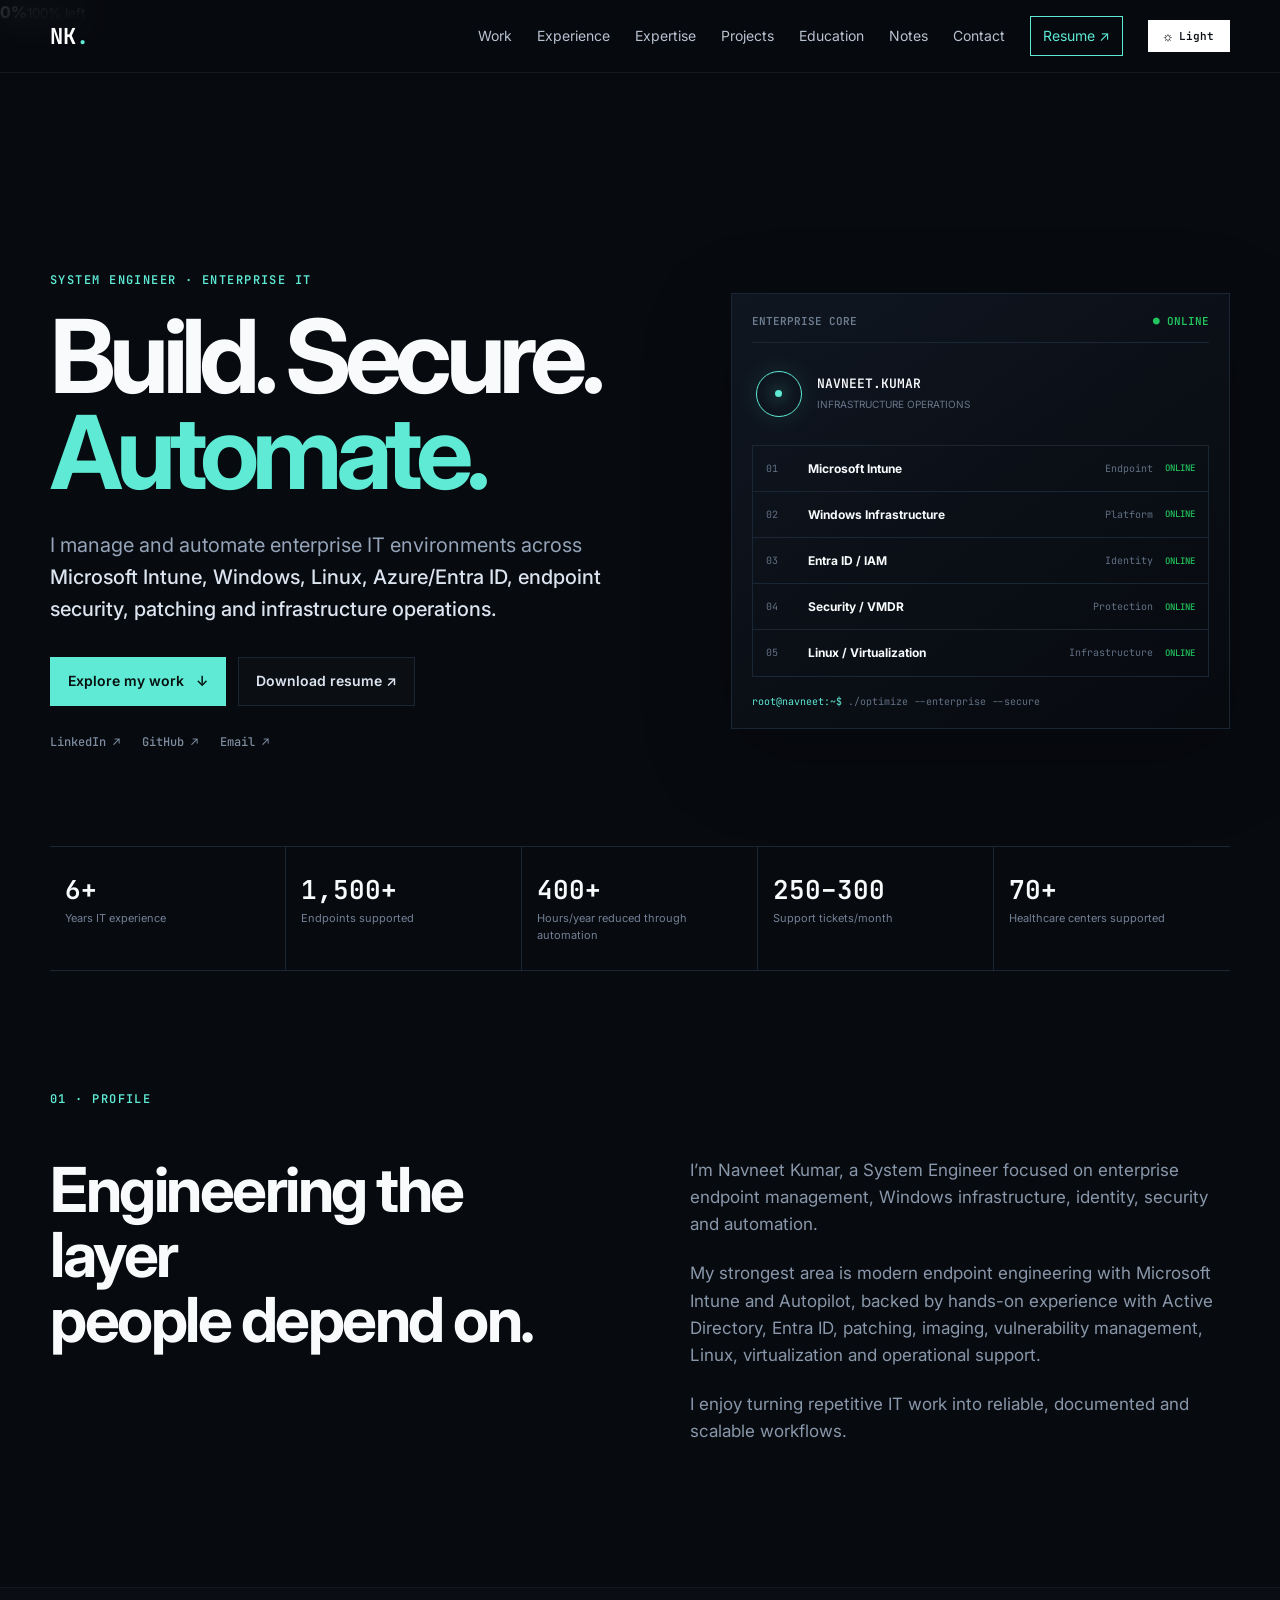
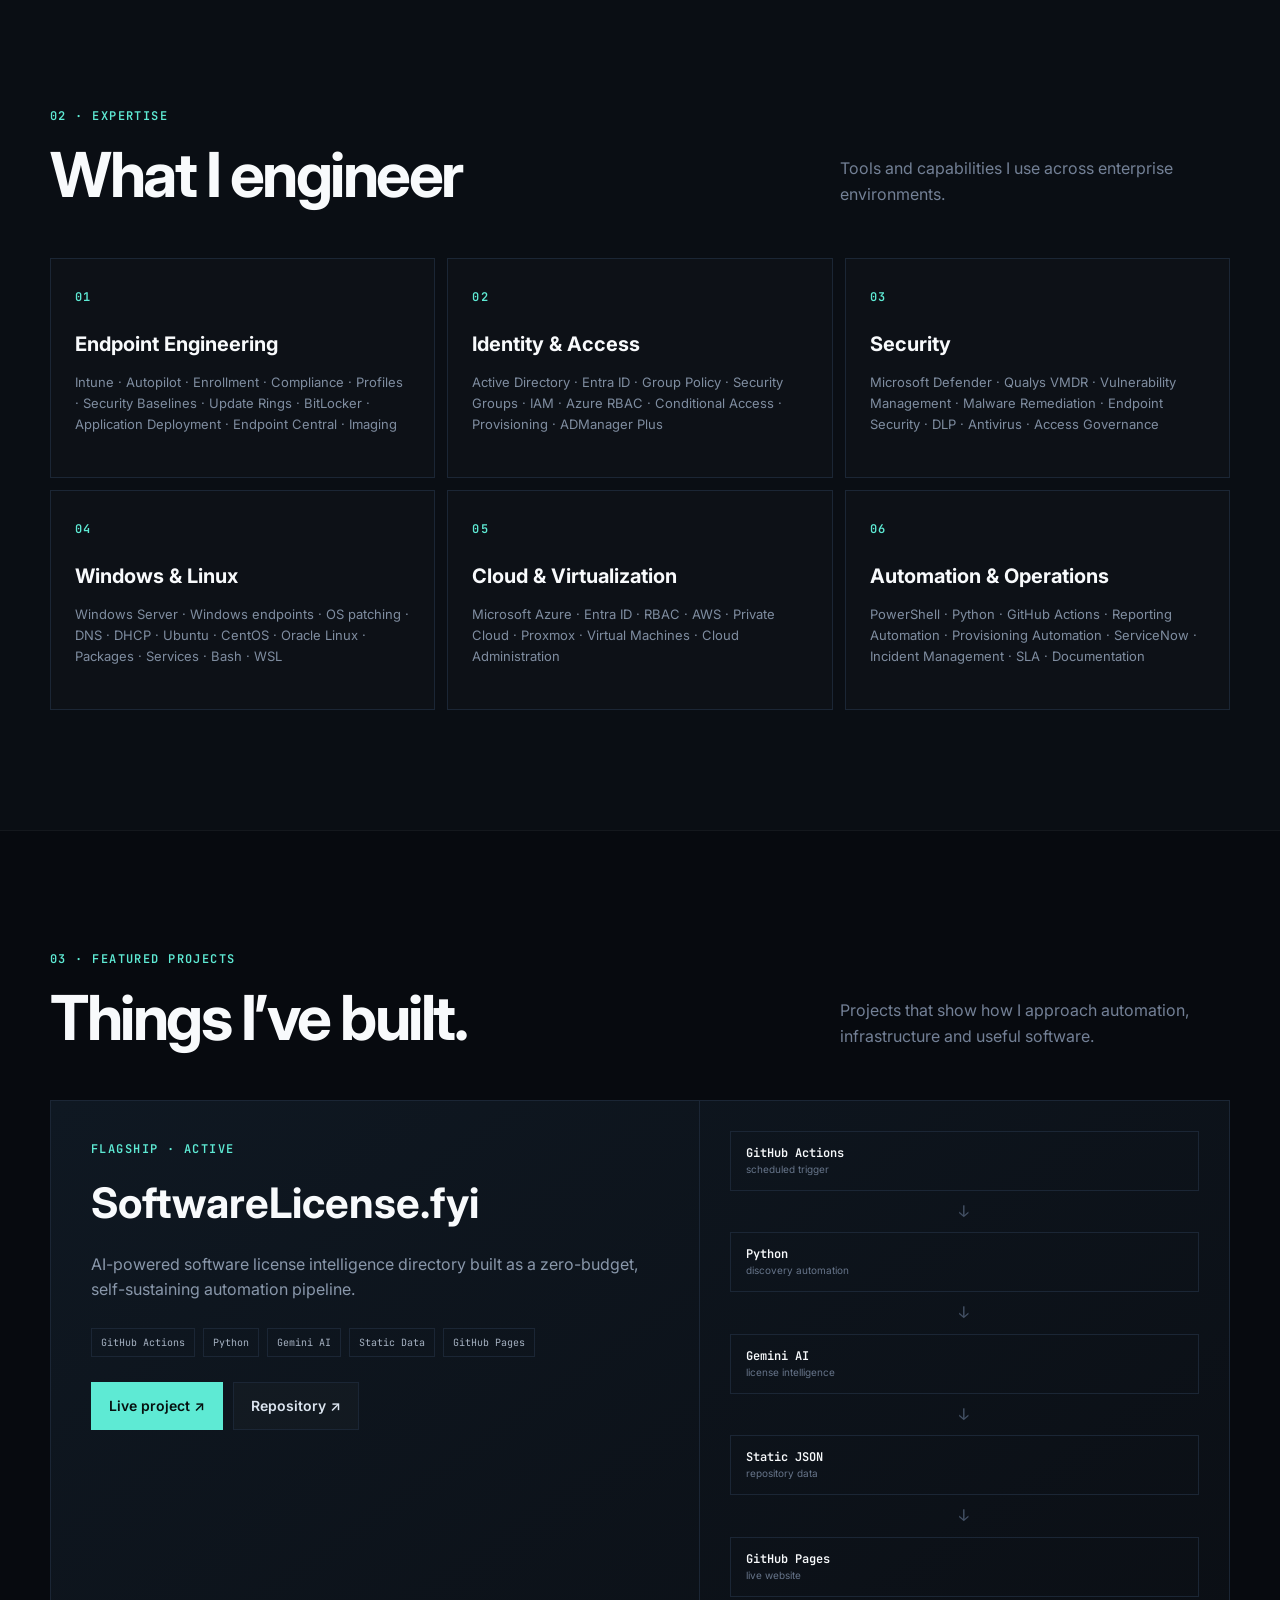
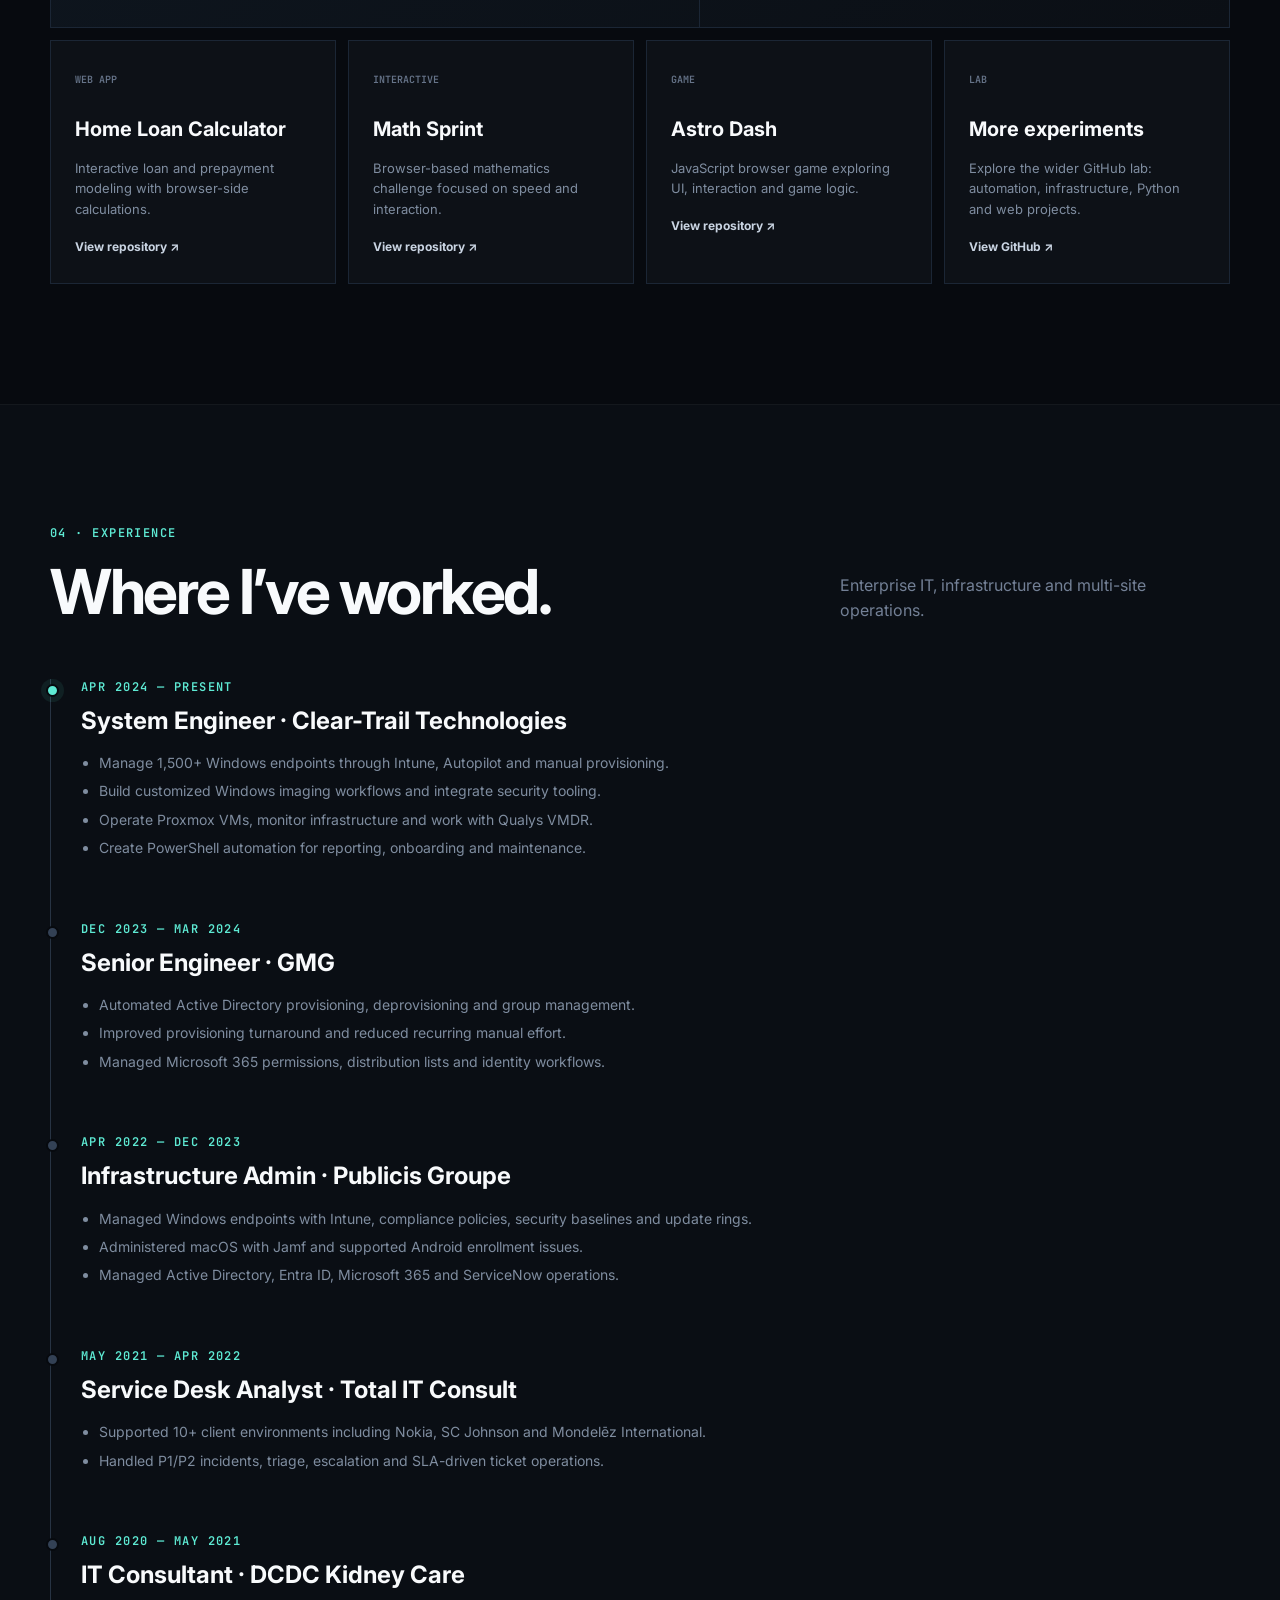
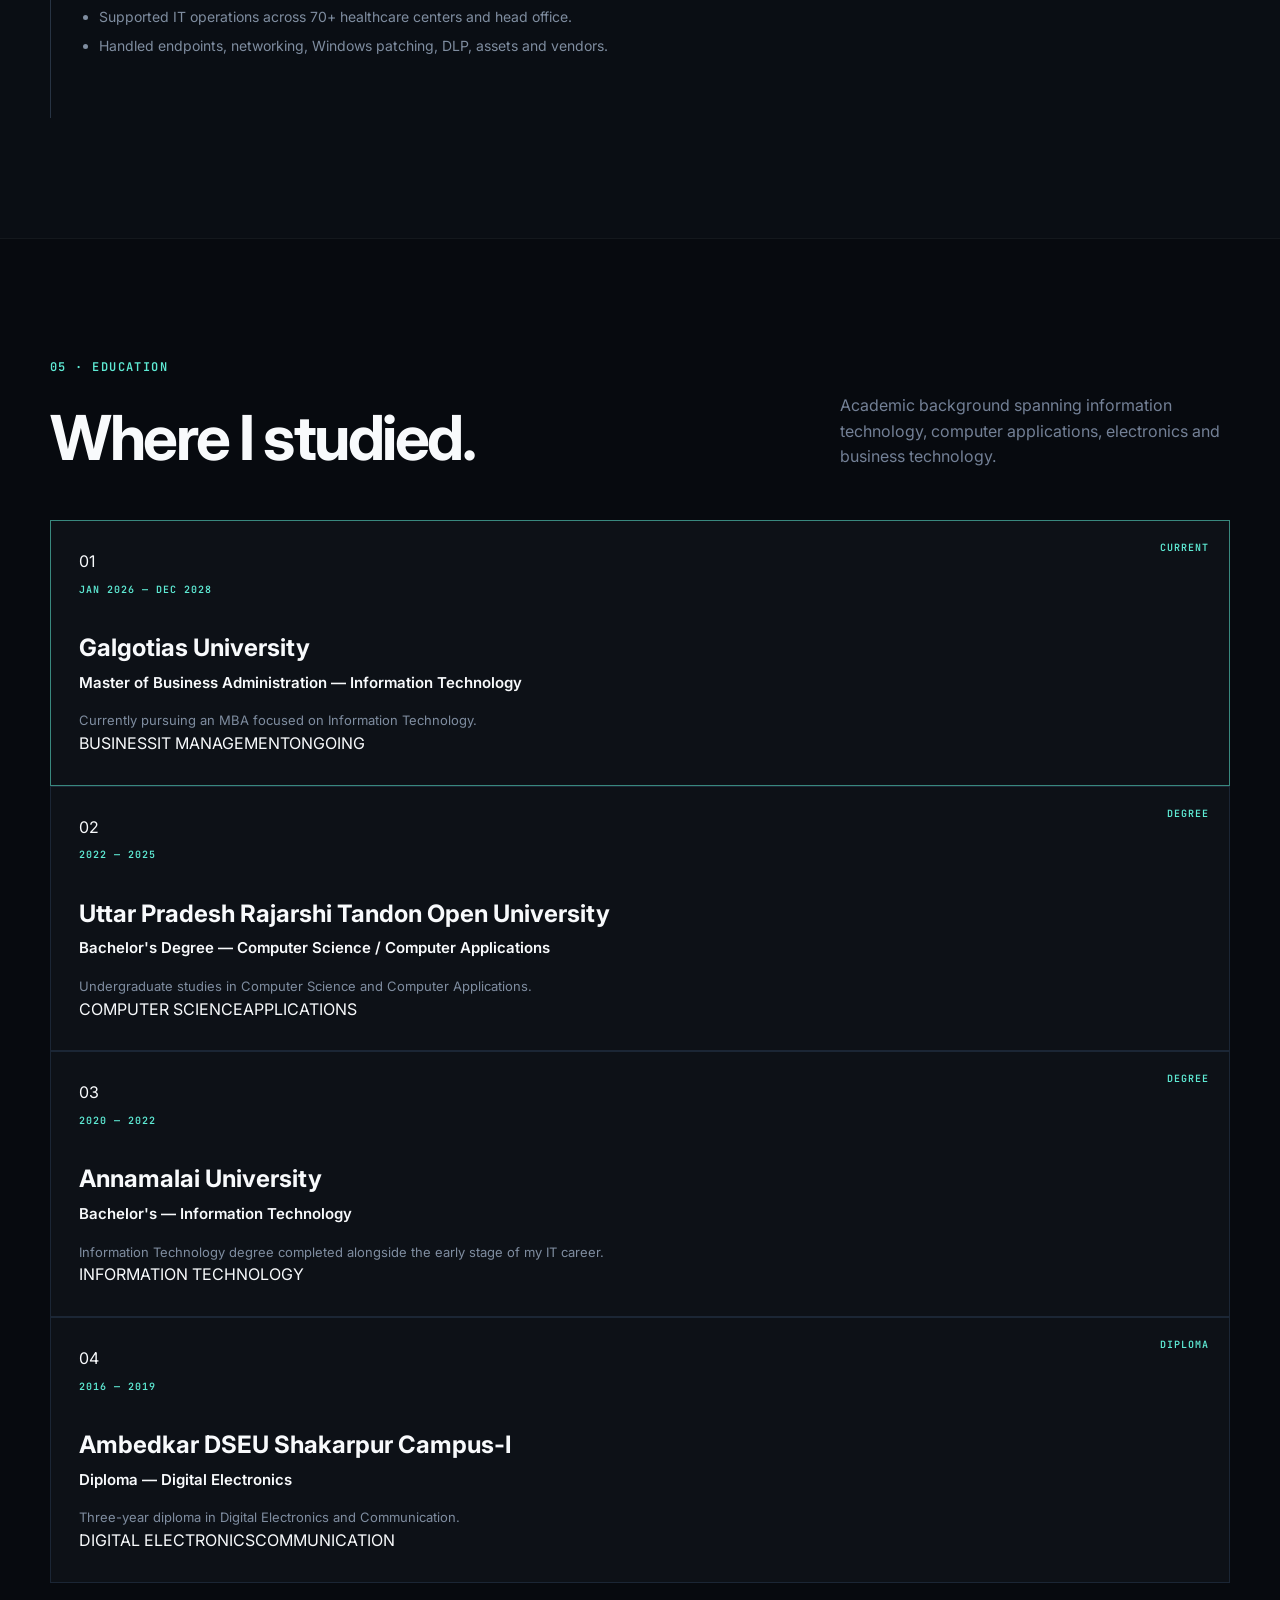
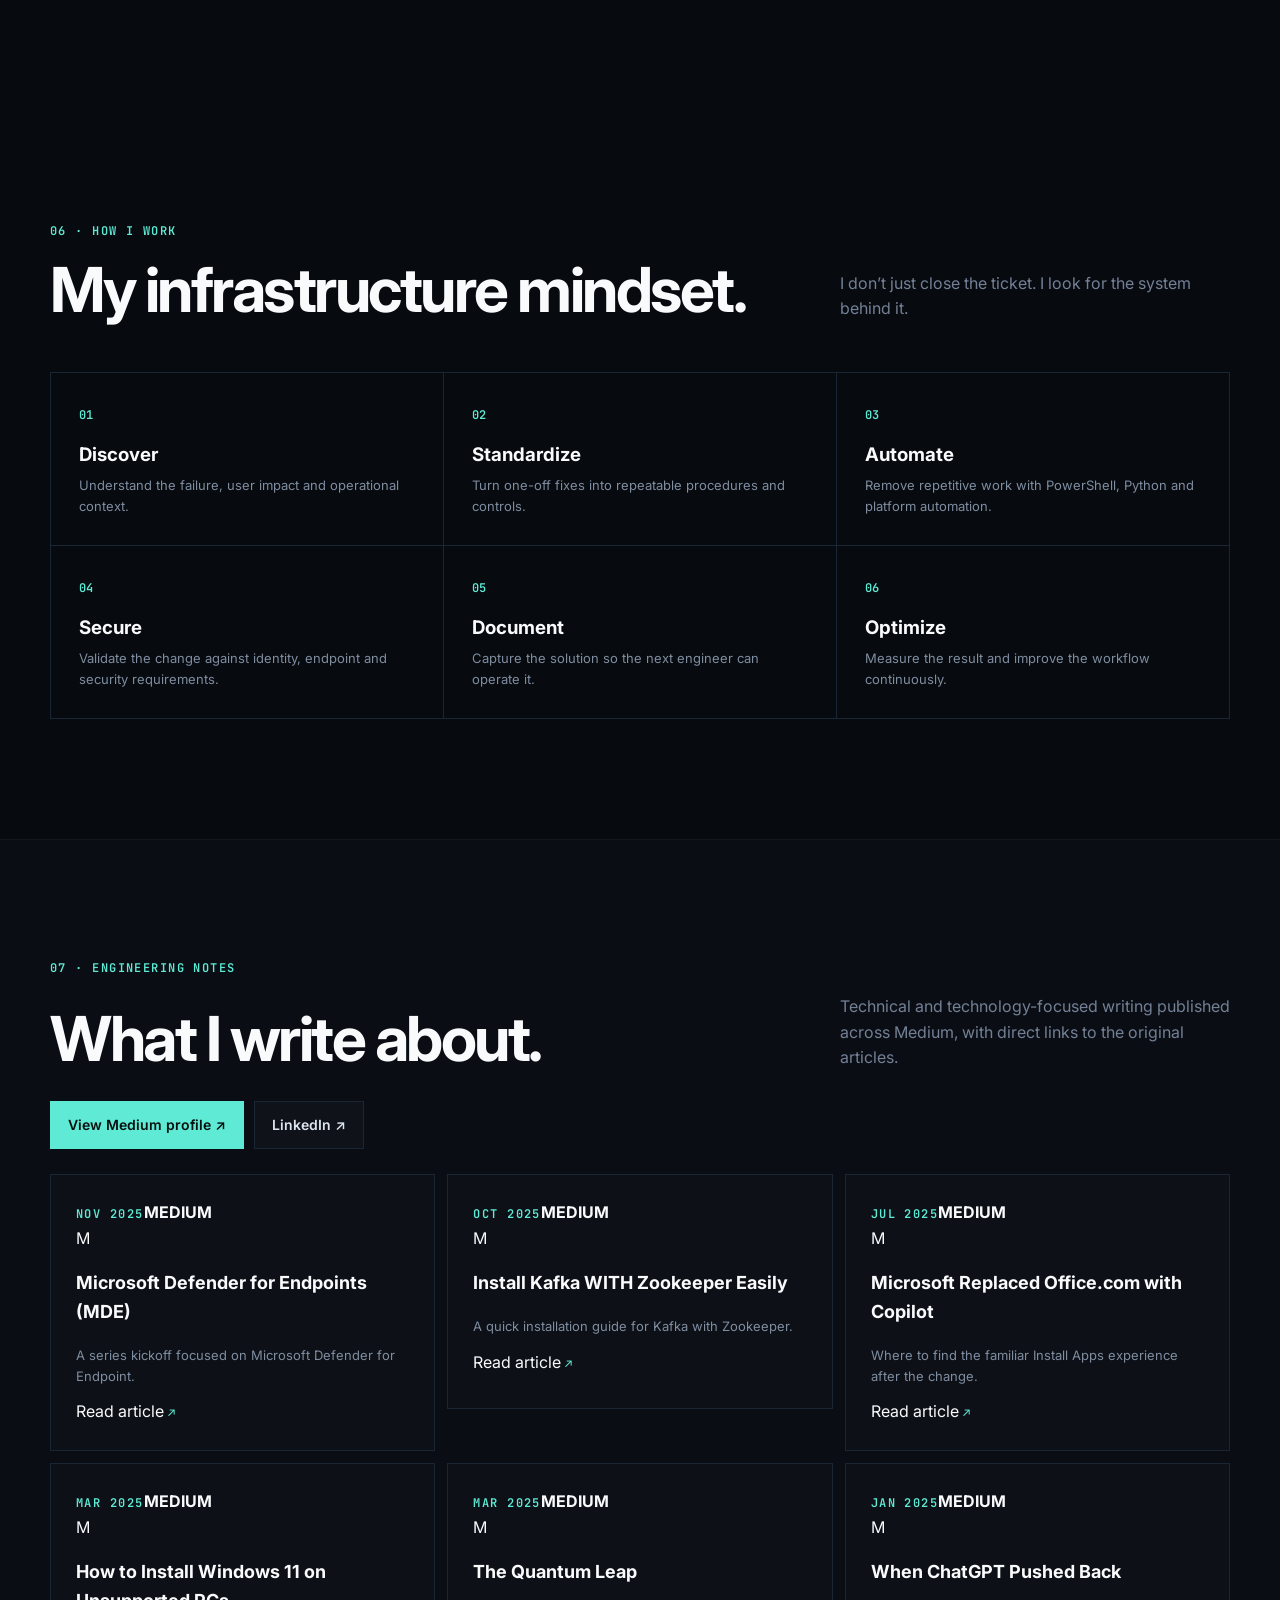
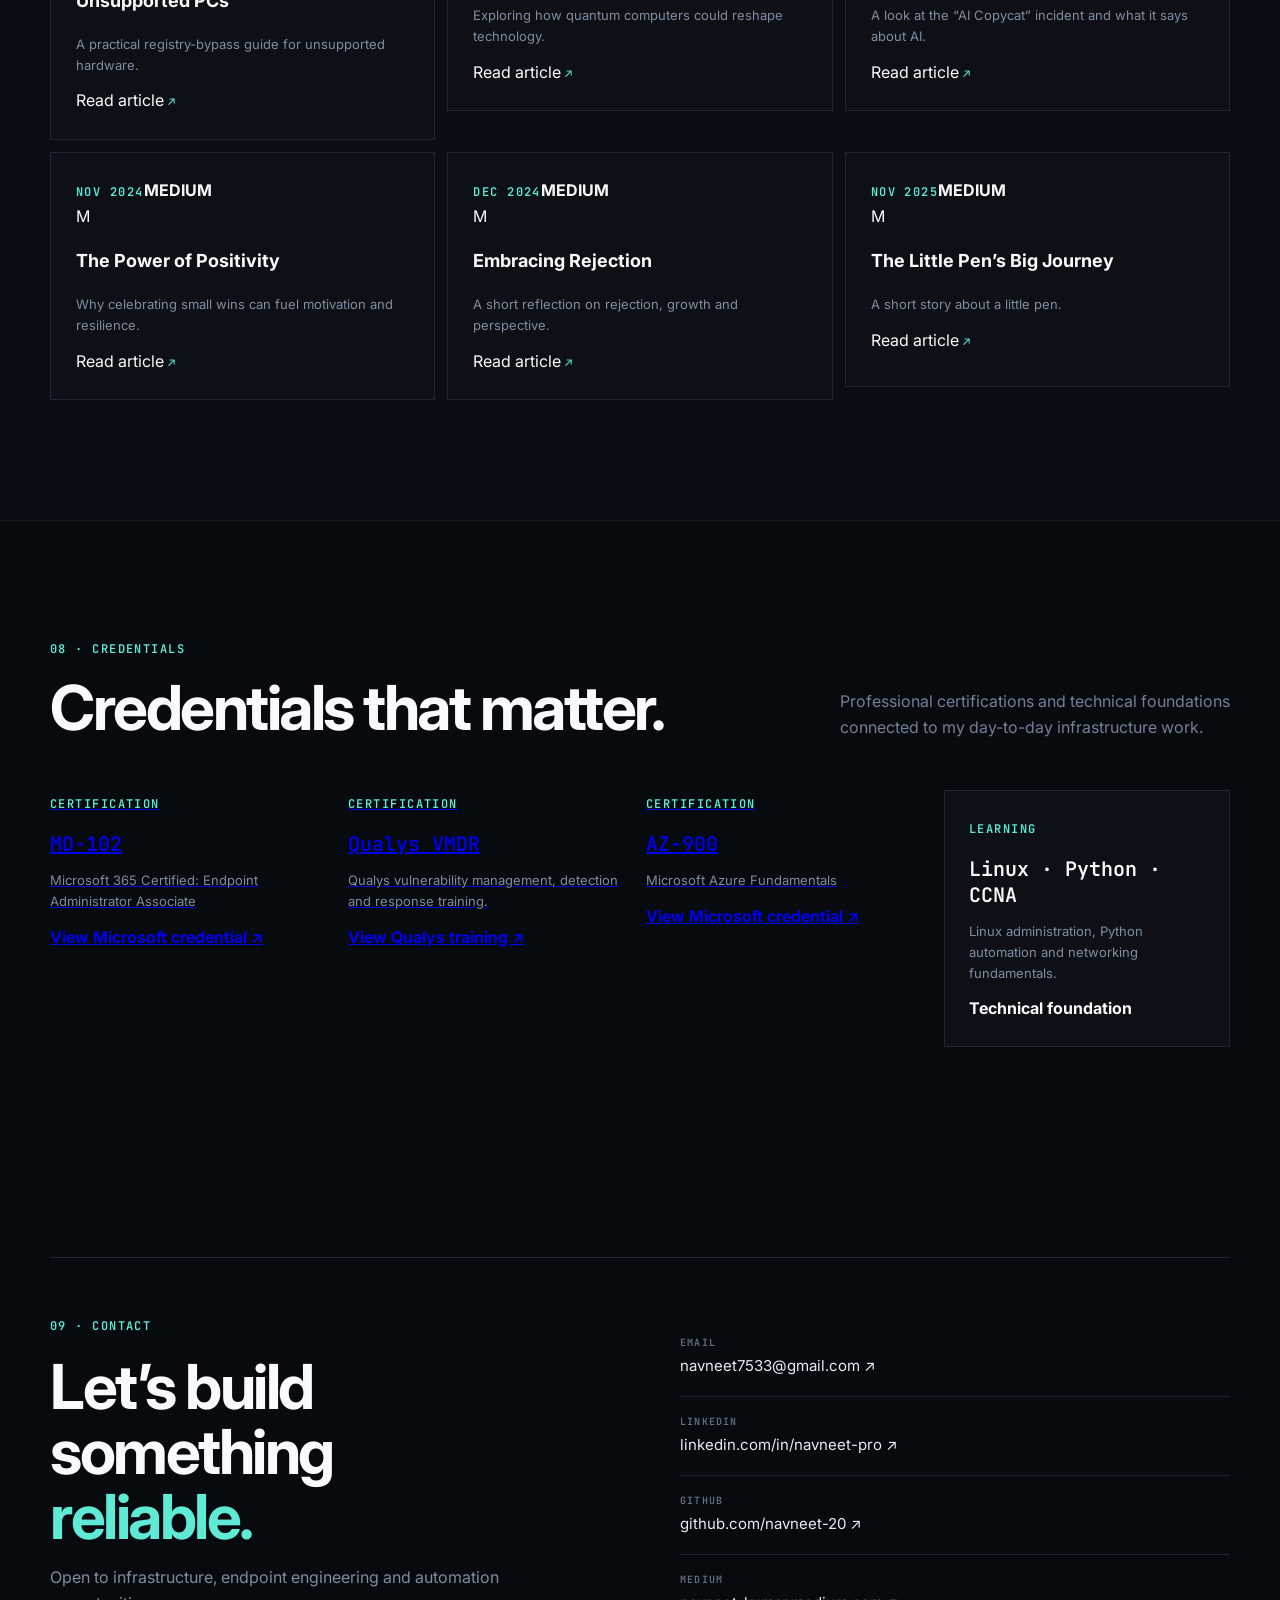
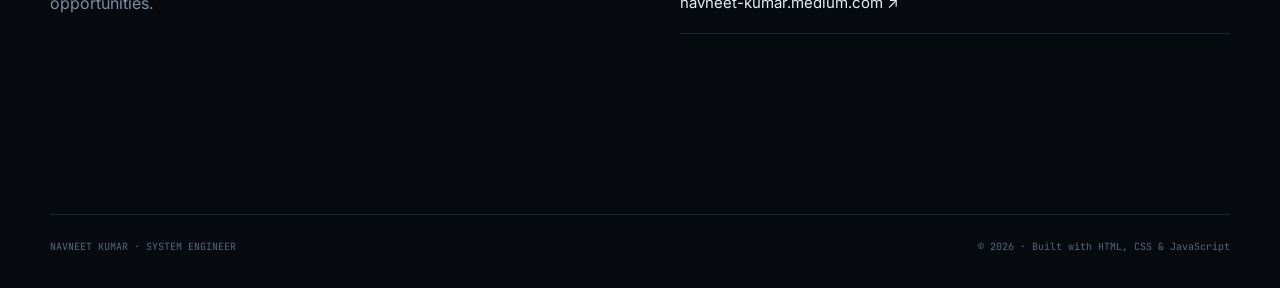
==== commit 947696bc: "Update index.html" ====
--- a/index.html
+++ b/index.html
@@ -3,1410 +3,226 @@
 <head>
   <meta charset="utf-8">
   <meta name="viewport" content="width=device-width, initial-scale=1">
-
   <title>Navneet Kumar | System Engineer | Intune & Infrastructure</title>
-
   <meta name="description" content="Navneet Kumar — System Engineer specializing in Microsoft Intune, endpoint management, Windows infrastructure, automation, security, Azure/Entra ID and Linux operations.">
   <meta name="author" content="Navneet Kumar">
   <meta name="theme-color" content="#070a0f">
-
   <link rel="canonical" href="https://navneet.webline.cloud/">
-
   <meta property="og:title" content="Navneet Kumar | System Engineer">
   <meta property="og:description" content="Enterprise endpoint, infrastructure, automation and security engineering.">
   <meta property="og:type" content="website">
   <meta property="og:url" content="https://navneet.webline.cloud/">
-
   <link rel="preconnect" href="https://fonts.googleapis.com">
   <link rel="preconnect" href="https://fonts.gstatic.com" crossorigin>
-
   <link href="https://fonts.googleapis.com/css2?family=Inter:wght@400;500;600;700;800&family=JetBrains+Mono:wght@400;500;600&display=swap" rel="stylesheet">
-
   <link rel="stylesheet" href="css/style.css">
   <script defer src="js/main.js"></script>
 </head>
-
 <body>
-
+  <div class="scroll-progress" aria-hidden="true"><div class="scroll-progress-fill"></div><span class="scroll-progress-label"><b>0%</b><small>100% left</small></span></div>
   <div class="bg-grid" aria-hidden="true"></div>
-
   <header class="site-header">
     <nav class="nav container" aria-label="Primary navigation">
-
-      <a class="brand" href="#top" aria-label="Navneet Kumar home">
-        NK<span>.</span>
-      </a>
-
-      <button
-        class="menu-toggle"
-        aria-expanded="false"
-        aria-controls="nav-links">
-        Menu
-      </button>
-
+      <a class="brand" href="#top" aria-label="Navneet Kumar home">NK<span>.</span></a>
+      <button class="menu-toggle" aria-expanded="false" aria-controls="nav-links">Menu</button>
       <div id="nav-links" class="nav-links">
-
-        <a href="#work">Work</a>
-        <a href="#experience">Experience</a>
-        <a href="#skills">Expertise</a>
-        <a href="#projects">Projects</a>
-        <a href="#education">Education</a>
-        <a href="#notes">Notes</a>
-        <a href="#contact">Contact</a>
-
-        <a
-          class="nav-resume"
-          href="CV.pdf"
-          target="_blank"
-          rel="noopener">
-          Resume ↗
-        </a>
-
-        <button
-          class="theme-toggle"
-          id="theme-toggle"
-          type="button"
-          aria-label="Switch to light mode"
-          aria-pressed="false">
-
-          <span class="theme-icon" aria-hidden="true">☼</span>
-          <span class="theme-label">Light</span>
-
-        </button>
-
+        <a href="#work">Work</a><a href="#experience">Experience</a><a href="#skills">Expertise</a><a href="#projects">Projects</a><a href="#education">Education</a><a href="#notes">Notes</a><a href="#contact">Contact</a>
+        <a class="nav-resume" href="CV.pdf" target="_blank" rel="noopener">Resume ↗</a><button class="theme-toggle" id="theme-toggle" type="button" aria-label="Switch to light mode" aria-pressed="false"><span class="theme-icon" aria-hidden="true">☼</span><span class="theme-label">Light</span></button>
       </div>
     </nav>
   </header>
 
-
   <main id="top">
-
-    <!-- HERO -->
     <section class="hero container">
-
       <div class="hero-copy reveal">
-
-        <div class="eyebrow">
-          <span class="status-dot"></span>
-          SYSTEM ENGINEER · ENTERPRISE IT
-        </div>
-
-        <h1>
-          Build. Secure.<br>
-          <span>Automate.</span>
-        </h1>
-
-        <p class="hero-lead">
-          I manage and automate enterprise IT environments across
-          <strong>
-            Microsoft Intune, Windows, Linux, Azure/Entra ID,
-            endpoint security, patching and infrastructure operations.
-          </strong>
-        </p>
-
-        <div class="hero-actions">
-
-          <a class="btn btn-primary" href="#projects">
-            Explore my work
-            <span>↓</span>
-          </a>
-
-          <a
-            class="btn btn-ghost"
-            href="CV.pdf"
-            target="_blank"
-            rel="noopener">
-            Download resume ↗
-          </a>
-
-        </div>
-
-        <div class="social-row">
-
-          <a
-            href="https://www.linkedin.com/in/navneet-pro/"
-            target="_blank"
-            rel="noopener">
-            LinkedIn ↗
-          </a>
-
-          <a
-            href="https://github.com/navneet-20"
-            target="_blank"
-            rel="noopener">
-            GitHub ↗
-          </a>
-
-          <a href="mailto:navneet7533@gmail.com">
-            Email ↗
-          </a>
-
-        </div>
-
-      </div>
-
-
-      <div
-        class="system-card reveal delay-1"
-        aria-label="System status overview">
-
-        <div class="card-top">
-          <span>ENTERPRISE CORE</span>
-          <span class="online">● ONLINE</span>
-        </div>
-
-        <div class="core-node">
-
-          <div class="core-ring"></div>
-
-          <div>
-            <strong>NAVNEET.KUMAR</strong>
-            <small>INFRASTRUCTURE OPERATIONS</small>
-          </div>
-
-        </div>
-
+        <div class="eyebrow"><span class="status-dot"></span> SYSTEM ENGINEER · ENTERPRISE IT</div>
+        <h1>Build. Secure.<br><span>Automate.</span></h1>
+        <p class="hero-lead">I manage and automate enterprise IT environments across <strong>Microsoft Intune, Windows, Linux, Azure/Entra ID, endpoint security, patching and infrastructure operations.</strong></p>
+        <div class="hero-actions"><a class="btn btn-primary" href="#projects">Explore my work <span>↓</span></a><a class="btn btn-ghost" href="CV.pdf" target="_blank" rel="noopener">Download resume ↗</a></div>
+        <div class="social-row"><a href="https://www.linkedin.com/in/navneet-pro/" target="_blank" rel="noopener">LinkedIn ↗</a><a href="https://github.com/navneet-20" target="_blank" rel="noopener">GitHub ↗</a><a href="mailto:navneet7533@gmail.com">Email ↗</a></div>
+      </div>
+      <div class="system-card reveal delay-1" aria-label="System status overview">
+        <div class="card-top"><span>ENTERPRISE CORE</span><span class="online">● ONLINE</span></div>
+        <div class="core-node"><div class="core-ring"></div><div><strong>NAVNEET.KUMAR</strong><small>INFRASTRUCTURE OPERATIONS</small></div></div>
         <div class="status-list">
-
-          <div>
-            <span>01</span>
-            <b>Microsoft Intune</b>
-            <em>Endpoint</em>
-            <i>ONLINE</i>
-          </div>
-
-          <div>
-            <span>02</span>
-            <b>Windows Infrastructure</b>
-            <em>Platform</em>
-            <i>ONLINE</i>
-          </div>
-
-          <div>
-            <span>03</span>
-            <b>Entra ID / IAM</b>
-            <em>Identity</em>
-            <i>ONLINE</i>
-          </div>
-
-          <div>
-            <span>04</span>
-            <b>Security / VMDR</b>
-            <em>Protection</em>
-            <i>ONLINE</i>
-          </div>
-
-          <div>
-            <span>05</span>
-            <b>Linux / Virtualization</b>
-            <em>Infrastructure</em>
-            <i>ONLINE</i>
-          </div>
-
-        </div>
-
-        <div class="terminal-line">
-          <span>root@navneet:~$</span>
-          ./optimize --enterprise --secure
-        </div>
-
-      </div>
-
-    </section>
-
-
-    <!-- METRICS -->
+          <div><span>01</span><b>Microsoft Intune</b><em>Endpoint</em><i>ONLINE</i></div>
+          <div><span>02</span><b>Windows Infrastructure</b><em>Platform</em><i>ONLINE</i></div>
+          <div><span>03</span><b>Entra ID / IAM</b><em>Identity</em><i>ONLINE</i></div>
+          <div><span>04</span><b>Security / VMDR</b><em>Protection</em><i>ONLINE</i></div>
+          <div><span>05</span><b>Linux / Virtualization</b><em>Infrastructure</em><i>ONLINE</i></div>
+        </div>
+        <div class="terminal-line"><span>root@navneet:~$</span> ./optimize --enterprise --secure</div>
+      </div>
+    </section>
+
     <section class="metrics container" id="work">
-
-      <div class="metric">
-        <strong>6+</strong>
-        <span>Years IT experience</span>
-      </div>
-
-      <div class="metric">
-        <strong>1,500+</strong>
-        <span>Endpoints supported</span>
-      </div>
-
-      <div class="metric">
-        <strong>400+</strong>
-        <span>Hours/year reduced through automation</span>
-      </div>
-
-      <div class="metric">
-        <strong>250–300</strong>
-        <span>Support tickets/month</span>
-      </div>
-
-      <div class="metric">
-        <strong>70+</strong>
-        <span>Healthcare centers supported</span>
-      </div>
-
-    </section>
-
-
-    <!-- PROFILE -->
+      <div class="metric"><strong>6+</strong><span>Years IT experience</span></div>
+      <div class="metric"><strong>1,500+</strong><span>Endpoints supported</span></div>
+      <div class="metric"><strong>400+</strong><span>Hours/year reduced through automation</span></div>
+      <div class="metric"><strong>250–300</strong><span>Support tickets/month</span></div>
+      <div class="metric"><strong>70+</strong><span>Healthcare centers supported</span></div>
+    </section>
+
     <section class="section container" id="about">
-
-      <div class="section-label">
-        01 · PROFILE
-      </div>
-
+      <div class="section-label">01 · PROFILE</div>
       <div class="two-col">
-
-        <div>
-          <h2>
-            Engineering the layer<br>
-            people depend on.
-          </h2>
-        </div>
-
-        <div class="copy">
-
-          <p>
-            I’m Navneet Kumar, a System Engineer focused on enterprise
-            endpoint management, Windows infrastructure, identity,
-            security and automation.
-          </p>
-
-          <p>
-            My strongest area is modern endpoint engineering with
-            Microsoft Intune and Autopilot, backed by hands-on
-            experience with Active Directory, Entra ID, patching,
-            imaging, vulnerability management, Linux, virtualization
-            and operational support.
-          </p>
-
-          <p>
-            I enjoy turning repetitive IT work into reliable,
-            documented and scalable workflows.
-          </p>
-
-        </div>
-
-      </div>
-
-    </section>
-
-
-    <!-- SKILLS -->
+        <div><h2>Engineering the layer<br>people depend on.</h2></div>
+        <div class="copy"><p>I’m Navneet Kumar, a System Engineer focused on enterprise endpoint management, Windows infrastructure, identity, security and automation.</p><p>My strongest area is modern endpoint engineering with Microsoft Intune and Autopilot, backed by hands-on experience with Active Directory, Entra ID, patching, imaging, vulnerability management, Linux, virtualization and operational support.</p><p>I enjoy turning repetitive IT work into reliable, documented and scalable workflows.</p></div>
+      </div>
+    </section>
+
     <section class="section section-dark" id="skills">
-
       <div class="container">
-
-        <div class="section-label">
-          02 · EXPERTISE
-        </div>
-
-        <div class="section-heading">
-
-          <h2>What I engineer</h2>
-
-          <p>
-            Tools and capabilities I use across enterprise environments.
-          </p>
-
-        </div>
-
-
+        <div class="section-label">02 · EXPERTISE</div>
+        <div class="section-heading"><h2>What I engineer</h2><p>Tools and capabilities I use across enterprise environments.</p></div>
         <div class="skill-grid">
-
-          <article class="skill-card">
-            <span>01</span>
-            <h3>Endpoint Engineering</h3>
-            <p>
-              Intune · Autopilot · Enrollment · Compliance · Profiles ·
-              Security Baselines · Update Rings · BitLocker ·
-              Application Deployment · Endpoint Central · Imaging
-            </p>
-          </article>
-
-
-          <article class="skill-card">
-            <span>02</span>
-            <h3>Identity & Access</h3>
-            <p>
-              Active Directory · Entra ID · Group Policy · Security Groups ·
-              IAM · Azure RBAC · Conditional Access · Provisioning ·
-              ADManager Plus
-            </p>
-          </article>
-
-
-          <article class="skill-card">
-            <span>03</span>
-            <h3>Security</h3>
-            <p>
-              Microsoft Defender · Qualys VMDR · Vulnerability Management ·
-              Malware Remediation · Endpoint Security · DLP · Antivirus ·
-              Access Governance
-            </p>
-          </article>
-
-
-          <article class="skill-card">
-            <span>04</span>
-            <h3>Windows & Linux</h3>
-            <p>
-              Windows Server · Windows endpoints · OS patching · DNS ·
-              DHCP · Ubuntu · CentOS · Oracle Linux · Packages ·
-              Services · Bash · WSL
-            </p>
-          </article>
-
-
-          <article class="skill-card">
-            <span>05</span>
-            <h3>Cloud & Virtualization</h3>
-            <p>
-              Microsoft Azure · Entra ID · RBAC · AWS · Private Cloud ·
-              Proxmox · Virtual Machines · Cloud Administration
-            </p>
-          </article>
-
-
-          <article class="skill-card">
-            <span>06</span>
-            <h3>Automation & Operations</h3>
-            <p>
-              PowerShell · Python · GitHub Actions · Reporting Automation ·
-              Provisioning Automation · ServiceNow · Incident Management ·
-              SLA · Documentation
-            </p>
-          </article>
-
-        </div>
-
-      </div>
-
-    </section>
-
-
-    <!-- PROJECTS -->
+          <article class="skill-card"><span>01</span><h3>Endpoint Engineering</h3><p>Intune · Autopilot · Enrollment · Compliance · Profiles · Security Baselines · Update Rings · BitLocker · Application Deployment · Endpoint Central · Imaging</p></article>
+          <article class="skill-card"><span>02</span><h3>Identity & Access</h3><p>Active Directory · Entra ID · Group Policy · Security Groups · IAM · Azure RBAC · Conditional Access · Provisioning · ADManager Plus</p></article>
+          <article class="skill-card"><span>03</span><h3>Security</h3><p>Microsoft Defender · Qualys VMDR · Vulnerability Management · Malware Remediation · Endpoint Security · DLP · Antivirus · Access Governance</p></article>
+          <article class="skill-card"><span>04</span><h3>Windows & Linux</h3><p>Windows Server · Windows endpoints · OS patching · DNS · DHCP · Ubuntu · CentOS · Oracle Linux · Packages · Services · Bash · WSL</p></article>
+          <article class="skill-card"><span>05</span><h3>Cloud & Virtualization</h3><p>Microsoft Azure · Entra ID · RBAC · AWS · Private Cloud · Proxmox · Virtual Machines · Cloud Administration</p></article>
+          <article class="skill-card"><span>06</span><h3>Automation & Operations</h3><p>PowerShell · Python · GitHub Actions · Reporting Automation · Provisioning Automation · ServiceNow · Incident Management · SLA · Documentation</p></article>
+        </div>
+      </div>
+    </section>
+
     <section class="section container" id="projects">
-
-      <div class="section-label">
-        03 · FEATURED PROJECTS
-      </div>
-
-      <div class="section-heading">
-
-        <h2>Things I’ve built.</h2>
-
-        <p>
-          Projects that show how I approach automation,
-          infrastructure and useful software.
-        </p>
-
-      </div>
-
-
+      <div class="section-label">03 · FEATURED PROJECTS</div>
+      <div class="section-heading"><h2>Things I’ve built.</h2><p>Projects that show how I approach automation, infrastructure and useful software.</p></div>
       <article class="featured-project">
-
-        <div class="project-main">
-
-          <div class="project-kicker">
-            FLAGSHIP · ACTIVE
-          </div>
-
-          <h3>SoftwareLicense.fyi</h3>
-
-          <p>
-            AI-powered software license intelligence directory built
-            as a zero-budget, self-sustaining automation pipeline.
-          </p>
-
-          <div class="tags">
-            <span>GitHub Actions</span>
-            <span>Python</span>
-            <span>Gemini AI</span>
-            <span>Static Data</span>
-            <span>GitHub Pages</span>
-          </div>
-
-          <div class="project-actions">
-
-            <a
-              class="btn btn-primary"
-              href="https://isitfree.webline.cloud/"
-              target="_blank"
-              rel="noopener">
-              Live project ↗
-            </a>
-
-            <a
-              class="btn btn-ghost"
-              href="https://github.com/navneet-20/SoftwareLicense.fyi"
-              target="_blank"
-              rel="noopener">
-              Repository ↗
-            </a>
-
-          </div>
-
-        </div>
-
-
-        <div class="pipeline">
-
-          <div>
-            <b>GitHub Actions</b>
-            <small>scheduled trigger</small>
-          </div>
-
-          <span>↓</span>
-
-          <div>
-            <b>Python</b>
-            <small>discovery automation</small>
-          </div>
-
-          <span>↓</span>
-
-          <div>
-            <b>Gemini AI</b>
-            <small>license intelligence</small>
-          </div>
-
-          <span>↓</span>
-
-          <div>
-            <b>Static JSON</b>
-            <small>repository data</small>
-          </div>
-
-          <span>↓</span>
-
-          <div>
-            <b>GitHub Pages</b>
-            <small>live website</small>
-          </div>
-
-        </div>
-
+        <div class="project-main"><div class="project-kicker">FLAGSHIP · ACTIVE</div><h3>SoftwareLicense.fyi</h3><p>AI-powered software license intelligence directory built as a zero-budget, self-sustaining automation pipeline.</p><div class="tags"><span>GitHub Actions</span><span>Python</span><span>Gemini AI</span><span>Static Data</span><span>GitHub Pages</span></div><div class="project-actions"><a class="btn btn-primary" href="https://isitfree.webline.cloud/" target="_blank" rel="noopener">Live project ↗</a><a class="btn btn-ghost" href="https://github.com/navneet-20/SoftwareLicense.fyi" target="_blank" rel="noopener">Repository ↗</a></div></div>
+        <div class="pipeline"><div><b>GitHub Actions</b><small>scheduled trigger</small></div><span>↓</span><div><b>Python</b><small>discovery automation</small></div><span>↓</span><div><b>Gemini AI</b><small>license intelligence</small></div><span>↓</span><div><b>Static JSON</b><small>repository data</small></div><span>↓</span><div><b>GitHub Pages</b><small>live website</small></div></div>
       </article>
-
-
       <div class="project-grid">
-
-        <a
-          class="project-card"
-          href="https://github.com/navneet-20/home-loan-calculator-with-prepayment"
-          target="_blank"
-          rel="noopener">
-
-          <span>WEB APP</span>
-
-          <h3>Home Loan Calculator</h3>
-
-          <p>
-            Interactive loan and prepayment modeling with
-            browser-side calculations.
-          </p>
-
-          <b>View repository ↗</b>
-
-        </a>
-
-
-        <a
-          class="project-card"
-          href="https://github.com/navneet-20/Math-Sprint"
-          target="_blank"
-          rel="noopener">
-
-          <span>INTERACTIVE</span>
-
-          <h3>Math Sprint</h3>
-
-          <p>
-            Browser-based mathematics challenge focused
-            on speed and interaction.
-          </p>
-
-          <b>View repository ↗</b>
-
-        </a>
-
-
-        <a
-          class="project-card"
-          href="https://github.com/navneet-20/Astro-Dash"
-          target="_blank"
-          rel="noopener">
-
-          <span>GAME</span>
-
-          <h3>Astro Dash</h3>
-
-          <p>
-            JavaScript browser game exploring UI,
-            interaction and game logic.
-          </p>
-
-          <b>View repository ↗</b>
-
-        </a>
-
-
-        <a
-          class="project-card"
-          href="https://github.com/navneet-20"
-          target="_blank"
-          rel="noopener">
-
-          <span>LAB</span>
-
-          <h3>More experiments</h3>
-
-          <p>
-            Explore the wider GitHub lab: automation,
-            infrastructure, Python and web projects.
-          </p>
-
-          <b>View GitHub ↗</b>
-
-        </a>
-
-      </div>
-
-    </section>
-
-
-    <!-- EXPERIENCE -->
+        <a class="project-card" href="https://github.com/navneet-20/home-loan-calculator-with-prepayment" target="_blank" rel="noopener"><span>WEB APP</span><h3>Home Loan Calculator</h3><p>Interactive loan and prepayment modeling with browser-side calculations.</p><b>View repository ↗</b></a>
+        <a class="project-card" href="https://github.com/navneet-20/Math-Sprint" target="_blank" rel="noopener"><span>INTERACTIVE</span><h3>Math Sprint</h3><p>Browser-based mathematics challenge focused on speed and interaction.</p><b>View repository ↗</b></a>
+        <a class="project-card" href="https://github.com/navneet-20/Astro-Dash" target="_blank" rel="noopener"><span>GAME</span><h3>Astro Dash</h3><p>JavaScript browser game exploring UI, interaction and game logic.</p><b>View repository ↗</b></a>
+        <a class="project-card" href="https://github.com/navneet-20" target="_blank" rel="noopener"><span>LAB</span><h3>More experiments</h3><p>Explore the wider GitHub lab: automation, infrastructure, Python and web projects.</p><b>View GitHub ↗</b></a>
+      </div>
+    </section>
+
     <section class="section section-dark" id="experience">
-
+      <div class="container"><div class="section-label">04 · EXPERIENCE</div><div class="section-heading"><h2>Where I’ve worked.</h2><p>Enterprise IT, infrastructure and multi-site operations.</p></div>
+        <div class="timeline">
+          <article class="timeline-item active"><div class="timeline-dot"></div><div class="timeline-meta">APR 2024 — PRESENT</div><h3>System Engineer · Clear-Trail Technologies</h3><ul><li>Manage 1,500+ Windows endpoints through Intune, Autopilot and manual provisioning.</li><li>Build customized Windows imaging workflows and integrate security tooling.</li><li>Operate Proxmox VMs, monitor infrastructure and work with Qualys VMDR.</li><li>Create PowerShell automation for reporting, onboarding and maintenance.</li></ul></article>
+          <article class="timeline-item"><div class="timeline-dot"></div><div class="timeline-meta">DEC 2023 — MAR 2024</div><h3>Senior Engineer · GMG</h3><ul><li>Automated Active Directory provisioning, deprovisioning and group management.</li><li>Improved provisioning turnaround and reduced recurring manual effort.</li><li>Managed Microsoft 365 permissions, distribution lists and identity workflows.</li></ul></article>
+          <article class="timeline-item"><div class="timeline-dot"></div><div class="timeline-meta">APR 2022 — DEC 2023</div><h3>Infrastructure Admin · Publicis Groupe</h3><ul><li>Managed Windows endpoints with Intune, compliance policies, security baselines and update rings.</li><li>Administered macOS with Jamf and supported Android enrollment issues.</li><li>Managed Active Directory, Entra ID, Microsoft 365 and ServiceNow operations.</li></ul></article>
+          <article class="timeline-item"><div class="timeline-dot"></div><div class="timeline-meta">MAY 2021 — APR 2022</div><h3>Service Desk Analyst · Total IT Consult</h3><ul><li>Supported 10+ client environments including Nokia, SC Johnson and Mondelēz International.</li><li>Handled P1/P2 incidents, triage, escalation and SLA-driven ticket operations.</li></ul></article>
+          <article class="timeline-item"><div class="timeline-dot"></div><div class="timeline-meta">AUG 2020 — MAY 2021</div><h3>IT Consultant · DCDC Kidney Care</h3><ul><li>Supported IT operations across 70+ healthcare centers and head office.</li><li>Handled endpoints, networking, Windows patching, DLP, assets and vendors.</li></ul></article>
+        </div>
+      </div>
+    </section>
+
+
+    <section class="section container" id="education">
+      <div class="section-label">05 · EDUCATION</div>
+      <div class="section-heading"><h2>Where I studied.</h2><p>Academic background spanning information technology, computer applications, electronics and business technology.</p></div>
+      <div class="education-track">
+        <div class="education-line" aria-hidden="true"></div>
+        <article class="education-card current reveal">
+          <div class="education-marker">01</div>
+          <div class="education-content">
+            <div class="education-top"><span class="education-year">JAN 2026 — DEC 2028</span><span class="education-status">CURRENT</span></div>
+            <h3>Galgotias University</h3>
+            <h4>Master of Business Administration — Information Technology</h4>
+            <p>Currently pursuing an MBA focused on Information Technology.</p>
+            <div class="education-tags"><span>BUSINESS</span><span>IT MANAGEMENT</span><span>ONGOING</span></div>
+          </div>
+        </article>
+
+        <article class="education-card reveal">
+          <div class="education-marker">02</div>
+          <div class="education-content">
+            <div class="education-top"><span class="education-year">2022 — 2025</span><span class="education-status">DEGREE</span></div>
+            <h3>Uttar Pradesh Rajarshi Tandon Open University</h3>
+            <h4>Bachelor's Degree — Computer Science / Computer Applications</h4>
+            <p>Undergraduate studies in Computer Science and Computer Applications.</p>
+            <div class="education-tags"><span>COMPUTER SCIENCE</span><span>APPLICATIONS</span></div>
+          </div>
+        </article>
+
+        <article class="education-card reveal">
+          <div class="education-marker">03</div>
+          <div class="education-content">
+            <div class="education-top"><span class="education-year">2020 — 2022</span><span class="education-status">DEGREE</span></div>
+            <h3>Annamalai University</h3>
+            <h4>Bachelor's — Information Technology</h4>
+            <p>Information Technology degree completed alongside the early stage of my IT career.</p>
+            <div class="education-tags"><span>INFORMATION TECHNOLOGY</span></div>
+          </div>
+        </article>
+
+        <article class="education-card reveal">
+          <div class="education-marker">04</div>
+          <div class="education-content">
+            <div class="education-top"><span class="education-year">2016 — 2019</span><span class="education-status">DIPLOMA</span></div>
+            <h3>Ambedkar DSEU Shakarpur Campus-I</h3>
+            <h4>Diploma — Digital Electronics</h4>
+            <p>Three-year diploma in Digital Electronics and Communication.</p>
+            <div class="education-tags"><span>DIGITAL ELECTRONICS</span><span>COMMUNICATION</span></div>
+          </div>
+        </article>
+      </div>
+    </section>
+
+    <section class="section container" id="method">
+      <div class="section-label">06 · HOW I WORK</div><div class="section-heading"><h2>My infrastructure mindset.</h2><p>I don’t just close the ticket. I look for the system behind it.</p></div>
+      <div class="method-grid"><div><strong>01</strong><h3>Discover</h3><p>Understand the failure, user impact and operational context.</p></div><div><strong>02</strong><h3>Standardize</h3><p>Turn one-off fixes into repeatable procedures and controls.</p></div><div><strong>03</strong><h3>Automate</h3><p>Remove repetitive work with PowerShell, Python and platform automation.</p></div><div><strong>04</strong><h3>Secure</h3><p>Validate the change against identity, endpoint and security requirements.</p></div><div><strong>05</strong><h3>Document</h3><p>Capture the solution so the next engineer can operate it.</p></div><div><strong>06</strong><h3>Optimize</h3><p>Measure the result and improve the workflow continuously.</p></div></div>
+    </section>
+
+    <section class="section section-dark" id="notes">
       <div class="container">
-
-        <div class="section-label">
-          04 · EXPERIENCE
-        </div>
-
-        <div class="section-heading">
-
-          <h2>Where I’ve worked.</h2>
-
-          <p>
-            Enterprise IT, infrastructure and multi-site operations.
-          </p>
-
-        </div>
-
-
-        <div class="timeline">
-
-          <article class="timeline-item active">
-
-            <div class="timeline-dot"></div>
-
-            <div class="timeline-meta">
-              APR 2024 — PRESENT
-            </div>
-
-            <h3>
-              System Engineer · Clear-Trail Technologies
-            </h3>
-
-            <ul>
-              <li>
-                Manage 1,500+ Windows endpoints through Intune,
-                Autopilot and manual provisioning.
-              </li>
-
-              <li>
-                Build customized Windows imaging workflows
-                and integrate security tooling.
-              </li>
-
-              <li>
-                Operate Proxmox VMs, monitor infrastructure
-                and work with Qualys VMDR.
-              </li>
-
-              <li>
-                Create PowerShell automation for reporting,
-                onboarding and maintenance.
-              </li>
-            </ul>
-
-          </article>
-
-
-          <article class="timeline-item">
-
-            <div class="timeline-dot"></div>
-
-            <div class="timeline-meta">
-              DEC 2023 — MAR 2024
-            </div>
-
-            <h3>
-              Senior Engineer · GMG
-            </h3>
-
-            <ul>
-
-              <li>
-                Automated Active Directory provisioning,
-                deprovisioning and group management.
-              </li>
-
-              <li>
-                Improved provisioning turnaround and reduced
-                recurring manual effort.
-              </li>
-
-              <li>
-                Managed Microsoft 365 permissions,
-                distribution lists and identity workflows.
-              </li>
-
-            </ul>
-
-          </article>
-
-
-          <article class="timeline-item">
-
-            <div class="timeline-dot"></div>
-
-            <div class="timeline-meta">
-              APR 2022 — DEC 2023
-            </div>
-
-            <h3>
-              Infrastructure Admin · Publicis Groupe
-            </h3>
-
-            <ul>
-
-              <li>
-                Managed Windows endpoints with Intune,
-                compliance policies, security baselines
-                and update rings.
-              </li>
-
-              <li>
-                Administered macOS with Jamf and supported
-                Android enrollment issues.
-              </li>
-
-              <li>
-                Managed Active Directory, Entra ID,
-                Microsoft 365 and ServiceNow operations.
-              </li>
-
-            </ul>
-
-          </article>
-
-
-          <article class="timeline-item">
-
-            <div class="timeline-dot"></div>
-
-            <div class="timeline-meta">
-              MAY 2021 — APR 2022
-            </div>
-
-            <h3>
-              Service Desk Analyst · Total IT Consult
-            </h3>
-
-            <ul>
-
-              <li>
-                Supported 10+ client environments including
-                Nokia, SC Johnson and Mondelēz International.
-              </li>
-
-              <li>
-                Handled P1/P2 incidents, triage, escalation
-                and SLA-driven ticket operations.
-              </li>
-
-            </ul>
-
-          </article>
-
-
-          <article class="timeline-item">
-
-            <div class="timeline-dot"></div>
-
-            <div class="timeline-meta">
-              AUG 2020 — MAY 2021
-            </div>
-
-            <h3>
-              IT Consultant · DCDC Kidney Care
-            </h3>
-
-            <ul>
-
-              <li>
-                Supported IT operations across 70+ healthcare
-                centers and head office.
-              </li>
-
-              <li>
-                Handled endpoints, networking, Windows patching,
-                DLP, assets and vendors.
-              </li>
-
-            </ul>
-
-          </article>
-
-        </div>
-
-      </div>
-
-    </section>
-
-
-    <!-- EDUCATION -->
-    <section class="section container" id="education">
-
-      <div class="section-label">
-        05 · EDUCATION
-      </div>
-
-      <div class="section-heading">
-
-        <h2>Where I studied.</h2>
-
-        <p>
-          Academic background spanning information technology,
-          computer applications, electronics and business technology.
-        </p>
-
-      </div>
-
-
-      <div class="education-grid">
-
-        <article class="education-card current">
-
-          <div class="education-year">
-            JAN 2026 — DEC 2028
-          </div>
-
-          <div class="education-status">
-            CURRENT
-          </div>
-
-          <h3>
-            Galgotias University
-          </h3>
-
-          <h4>
-            Master of Business Administration —
-            Information Technology
-          </h4>
-
-          <p>
-            Currently pursuing an MBA focused on Information Technology.
-          </p>
-
-        </article>
-
-
-        <article class="education-card">
-
-          <div class="education-year">
-            2022 — 2025
-          </div>
-
-          <div class="education-status">
-            DEGREE
-          </div>
-
-          <h3>
-            Uttar Pradesh Rajarshi Tandon Open University
-          </h3>
-
-          <h4>
-            Bachelor's Degree —
-            Computer Science / Computer Applications
-          </h4>
-
-          <p>
-            Undergraduate studies in Computer Science and
-            Computer Applications.
-          </p>
-
-        </article>
-
-
-        <article class="education-card">
-
-          <div class="education-year">
-            2020 — 2022
-          </div>
-
-          <div class="education-status">
-            DEGREE
-          </div>
-
-          <h3>
-            Annamalai University
-          </h3>
-
-          <h4>
-            Bachelor's — Information Technology
-          </h4>
-
-          <p>
-            Information Technology degree completed alongside
-            the early stage of my IT career.
-          </p>
-
-        </article>
-
-
-        <article class="education-card">
-
-          <div class="education-year">
-            2016 — 2019
-          </div>
-
-          <div class="education-status">
-            DIPLOMA
-          </div>
-
-          <h3>
-            Ambedkar DSEU Shakarpur Campus-I
-          </h3>
-
-          <h4>
-            Diploma — Digital Electronics
-          </h4>
-
-          <p>
-            Three-year diploma in Digital Electronics
-            and Communication.
-          </p>
-
-        </article>
-
-      </div>
-
-    </section>
-
-
-    <!-- HOW I WORK -->
-    <section class="section container" id="method">
-
-      <div class="section-label">
-        06 · HOW I WORK
-      </div>
-
-      <div class="section-heading">
-
-        <h2>
-          My infrastructure mindset.
-        </h2>
-
-        <p>
-          I don’t just close the ticket.
-          I look for the system behind it.
-        </p>
-
-      </div>
-
-
-      <div class="method-grid">
-
-        <div>
-          <strong>01</strong>
-          <h3>Discover</h3>
-          <p>
-            Understand the failure, user impact
-            and operational context.
-          </p>
-        </div>
-
-        <div>
-          <strong>02</strong>
-          <h3>Standardize</h3>
-          <p>
-            Turn one-off fixes into repeatable
-            procedures and controls.
-          </p>
-        </div>
-
-        <div>
-          <strong>03</strong>
-          <h3>Automate</h3>
-          <p>
-            Remove repetitive work with PowerShell,
-            Python and platform automation.
-          </p>
-        </div>
-
-        <div>
-          <strong>04</strong>
-          <h3>Secure</h3>
-          <p>
-            Validate the change against identity,
-            endpoint and security requirements.
-          </p>
-        </div>
-
-        <div>
-          <strong>05</strong>
-          <h3>Document</h3>
-          <p>
-            Capture the solution so the next
-            engineer can operate it.
-          </p>
-        </div>
-
-        <div>
-          <strong>06</strong>
-          <h3>Optimize</h3>
-          <p>
-            Measure the result and improve
-            the workflow continuously.
-          </p>
-        </div>
-
-      </div>
-
-    </section>
-
-
-    <!-- ENGINEERING NOTES -->
-    <section class="section section-dark" id="notes">
-
-      <div class="container">
-
-        <div class="section-label">
-          07 · ENGINEERING NOTES
-        </div>
-
-        <div class="section-heading">
-
-          <h2>
-            What I write about.
-          </h2>
-
-          <p>
-            Technical and technology-focused writing published
-            across Medium, with direct links to the original articles.
-          </p>
-
-        </div>
-
-
-        <div class="notes-toolbar">
-
-          <a
-            class="btn btn-primary"
-            href="https://navneet-kumar.medium.com/"
-            target="_blank"
-            rel="noopener">
-            View Medium profile ↗
-          </a>
-
-          <a
-            class="btn btn-ghost"
-            href="https://www.linkedin.com/in/navneet-pro/"
-            target="_blank"
-            rel="noopener">
-            LinkedIn ↗
-          </a>
-
-        </div>
-
-
+        <div class="section-label">07 · ENGINEERING NOTES</div>
+        <div class="section-heading"><h2>What I write about.</h2><p>Technical and technology-focused writing published across Medium, with direct links to the original articles.</p></div>
+        <div class="notes-toolbar"><a class="btn btn-primary" href="https://navneet-kumar.medium.com/" target="_blank" rel="noopener">View Medium profile ↗</a><a class="btn btn-ghost" href="https://www.linkedin.com/in/navneet-pro/" target="_blank" rel="noopener">LinkedIn ↗</a></div>
         <div class="notes-grid notes-grid-wide">
-
-
-          <a
-            class="note-card-link"
-            href="https://navneet-kumar.medium.com/microsoft-defender-for-endpoints-mde-71a4445f67b8"
-            target="_blank"
-            rel="noopener">
-
-            <article>
-
-              <span>NOV 2025 · MEDIUM</span>
-
-              <h3>
-                Microsoft Defender for Endpoints (MDE)
-              </h3>
-
-              <p>
-                A series kickoff focused on Microsoft Defender
-                for Endpoint.
-              </p>
-
-              <b>
-                Read on Medium ↗
-              </b>
-
+          <a class="note-card-link" href="https://navneet-kumar.medium.com/microsoft-defender-for-endpoints-mde-71a4445f67b8" target="_blank" rel="noopener">
+            <article class="note-card">
+              <div class="note-card-top"><span>NOV 2025</span><strong>MEDIUM</strong></div><div class="medium-mark">M</div>
+              <h3>Microsoft Defender for Endpoints (MDE)</h3><p>A series kickoff focused on Microsoft Defender for Endpoint.</p><div class="note-read">Read article <span>↗</span></div>
             </article>
-
-          </a>
-
-
-          <a
-            class="note-card-link"
-            href="https://navneet-kumar.medium.com/install-kafka-with-zookeeper-easily-e4614ab6cebd"
-            target="_blank"
-            rel="noopener">
-
-            <article>
-
-              <span>OCT 2025 · MEDIUM</span>
-
-              <h3>
-                Install Kafka WITH Zookeeper Easily
-              </h3>
-
-              <p>
-                A quick installation guide for Kafka
-                with Zookeeper.
-              </p>
-
-              <b>
-                Read on Medium ↗
-              </b>
-
-            </article>
-
-          </a>
-
-
-          <a
-            class="note-card-link"
-            href="https://navneet-kumar.medium.com/microsoft-replaced-office-com-with-copilot-2c20ab2ec9f0"
-            target="_blank"
-            rel="noopener">
-
-            <article>
-
-              <span>JUL 2025 · MEDIUM</span>
-
-              <h3>
-                Microsoft Replaced Office.com with Copilot
-              </h3>
-
-              <p>
-                Where to find the familiar Install Apps
-                experience after the change.
-              </p>
-
-              <b>
-                Read on Medium ↗
-              </b>
-
-            </article>
-
-          </a>
-
-
-          <a
-            class="note-card-link"
-            href="https://navneet-kumar.medium.com/how-to-install-windows-11-on-unsupported-pcs-a520bd766c35"
-            target="_blank"
-            rel="noopener">
-
-            <article>
-
-              <span>MAR 2025 · MEDIUM</span>
-
-              <h3>
-                How to Install Windows 11 on Unsupported PCs
-              </h3>
-
-              <p>
-                A practical registry-bypass guide for
-                unsupported hardware.
-              </p>
-
-              <b>
-                Read on Medium ↗
-              </b>
-
-            </article>
-
-          </a>
-
-
-          <a
-            class="note-card-link"
-            href="https://navneet-kumar.medium.com/the-quantum-leap-how-quantum-computers-are-reshaping-the-future-1d0933cce281"
-            target="_blank"
-            rel="noopener">
-
-            <article>
-
-              <span>MAR 2025 · MEDIUM</span>
-
-              <h3>
-                The Quantum Leap
-              </h3>
-
-              <p>
-                Exploring how quantum computers could
-                reshape technology.
-              </p>
-
-              <b>
-                Read on Medium ↗
-              </b>
-
-            </article>
-
-          </a>
-
-
-          <a
-            class="note-card-link"
-            href="https://navneet-kumar.medium.com/when-chatgpt-pushed-back-truth-behind-the-ai-copycat-incident-86fbfc8a9749"
-            target="_blank"
-            rel="noopener">
-
-            <article>
-
-              <span>JAN 2025 · MEDIUM</span>
-
-              <h3>
-                When ChatGPT Pushed Back
-              </h3>
-
-              <p>
-                A look at the “AI Copycat” incident
-                and what it says about AI.
-              </p>
-
-              <b>
-                Read on Medium ↗
-              </b>
-
-            </article>
-
-          </a>
-
-
-          <a
-            class="note-card-link"
-            href="https://navneet-kumar.medium.com/the-power-of-positivity-why-celebrating-small-wins-fuels-success-and-resilience-e3d38cd49219"
-            target="_blank"
-            rel="noopener">
-
-            <article>
-
-              <span>NOV 2024 · MEDIUM</span>
-
-              <h3>
-                The Power of Positivity
-              </h3>
-
-              <p>
-                Why celebrating small wins can fuel
-                motivation and resilience.
-              </p>
-
-              <b>
-                Read on Medium ↗
-              </b>
-
-            </article>
-
-          </a>
-
-
-          <a
-            class="note-card-link"
-            href="https://navneet-kumar.medium.com/embracing-rejection-082c8e831b42"
-            target="_blank"
-            rel="noopener">
-
-            <article>
-
-              <span>DEC 2024 · MEDIUM</span>
-
-              <h3>
-                Embracing Rejection
-              </h3>
-
-              <p>
-                A short reflection on rejection,
-                growth and perspective.
-              </p>
-
-              <b>
-                Read on Medium ↗
-              </b>
-
-            </article>
-
-          </a>
-
-
-          <a
-            class="note-card-link"
-            href="https://navneet-kumar.medium.com/the-little-pens-big-journey-8f44793eb1a1"
-            target="_blank"
-            rel="noopener">
-
-            <article>
-
-              <span>NOV 2025 · MEDIUM</span>
-
-              <h3>
-                The Little Pen’s Big Journey
-              </h3>
-
-              <p>
-                A short story about a little pen.
-              </p>
-
-              <b>
-                Read on Medium ↗
-              </b>
-
-            </article>
-
-          </a>
-
-
-        </div>
-
-      </div>
-
-    </section>
-
-
-    <!-- CREDENTIALS -->
+          </a>
+          <a class="note-card-link" href="https://navneet-kumar.medium.com/install-kafka-with-zookeeper-easily-e4614ab6cebd" target="_blank" rel="noopener">
+            <article class="note-card"><div class="note-card-top"><span>OCT 2025</span><strong>MEDIUM</strong></div><div class="medium-mark">M</div><h3>Install Kafka WITH Zookeeper Easily</h3><p>A quick installation guide for Kafka with Zookeeper.</p><div class="note-read">Read article <span>↗</span></div></article>
+          </a>
+          <a class="note-card-link" href="https://navneet-kumar.medium.com/microsoft-replaced-office-com-with-copilot-2c20ab2ec9f0" target="_blank" rel="noopener">
+            <article class="note-card"><div class="note-card-top"><span>JUL 2025</span><strong>MEDIUM</strong></div><div class="medium-mark">M</div><h3>Microsoft Replaced Office.com with Copilot</h3><p>Where to find the familiar Install Apps experience after the change.</p><div class="note-read">Read article <span>↗</span></div></article>
+          </a>
+          <a class="note-card-link" href="https://navneet-kumar.medium.com/how-to-install-windows-11-on-unsupported-pcs-a520bd766c35" target="_blank" rel="noopener">
+            <article class="note-card"><div class="note-card-top"><span>MAR 2025</span><strong>MEDIUM</strong></div><div class="medium-mark">M</div><h3>How to Install Windows 11 on Unsupported PCs</h3><p>A practical registry-bypass guide for unsupported hardware.</p><div class="note-read">Read article <span>↗</span></div></article>
+          </a>
+          <a class="note-card-link" href="https://navneet-kumar.medium.com/the-quantum-leap-how-quantum-computers-are-reshaping-the-future-1d0933cce281" target="_blank" rel="noopener">
+            <article class="note-card"><div class="note-card-top"><span>MAR 2025</span><strong>MEDIUM</strong></div><div class="medium-mark">M</div><h3>The Quantum Leap</h3><p>Exploring how quantum computers could reshape technology.</p><div class="note-read">Read article <span>↗</span></div></article>
+          </a>
+          <a class="note-card-link" href="https://navneet-kumar.medium.com/when-chatgpt-pushed-back-truth-behind-the-ai-copycat-incident-86fbfc8a9749" target="_blank" rel="noopener">
+            <article class="note-card"><div class="note-card-top"><span>JAN 2025</span><strong>MEDIUM</strong></div><div class="medium-mark">M</div><h3>When ChatGPT Pushed Back</h3><p>A look at the “AI Copycat” incident and what it says about AI.</p><div class="note-read">Read article <span>↗</span></div></article>
+          </a>
+          <a class="note-card-link" href="https://navneet-kumar.medium.com/the-power-of-positivity-why-celebrating-small-wins-fuels-success-and-resilience-e3d38cd49219" target="_blank" rel="noopener">
+            <article class="note-card"><div class="note-card-top"><span>NOV 2024</span><strong>MEDIUM</strong></div><div class="medium-mark">M</div><h3>The Power of Positivity</h3><p>Why celebrating small wins can fuel motivation and resilience.</p><div class="note-read">Read article <span>↗</span></div></article>
+          </a>
+          <a class="note-card-link" href="https://navneet-kumar.medium.com/embracing-rejection-082c8e831b42" target="_blank" rel="noopener">
+            <article class="note-card"><div class="note-card-top"><span>DEC 2024</span><strong>MEDIUM</strong></div><div class="medium-mark">M</div><h3>Embracing Rejection</h3><p>A short reflection on rejection, growth and perspective.</p><div class="note-read">Read article <span>↗</span></div></article>
+          </a>
+          <a class="note-card-link" href="https://navneet-kumar.medium.com/the-little-pens-big-journey-8f44793eb1a1" target="_blank" rel="noopener">
+            <article class="note-card"><div class="note-card-top"><span>NOV 2025</span><strong>MEDIUM</strong></div><div class="medium-mark">M</div><h3>The Little Pen’s Big Journey</h3><p>A short story about a little pen.</p><div class="note-read">Read article <span>↗</span></div></article>
+          </a>
+        </div>
+      </div>
+    </section>
+
     <section class="section container" id="credentials">
-
-      <div class="section-label">
-        08 · CREDENTIALS
-      </div>
-
+      <div class="section-label">08 · CREDENTIALS</div>
+      <div class="section-heading"><h2>Credentials that matter.</h2><p>Professional certifications and technical foundations connected to my day-to-day infrastructure work.</p></div>
       <div class="credential-grid">
-
-        <div>
-          <span>CERTIFICATION</span>
-          <h3>MD-102</h3>
-          <p>
-            Microsoft 365 Certified:
-            Endpoint Administrator Associate
-          </p>
-        </div>
-
-        <div>
-          <span>CERTIFICATION</span>
-          <h3>Qualys VMDR</h3>
-          <p>
-            Qualys Certified Specialist
-          </p>
-        </div>
-
-        <div>
-          <span>CERTIFICATION</span>
-          <h3>AZ-900</h3>
-          <p>
-            Microsoft Azure Fundamentals
-          </p>
-        </div>
-
-        <div>
-          <span>LEARNING</span>
-          <h3>Linux · Python · CCNA</h3>
-          <p>
-            Linux administration, Python automation
-            and networking fundamentals.
-          </p>
-        </div>
-
-      </div>
-
-    </section>
-
-
-    <!-- CONTACT -->
-    <section class="contact section" id="contact">
-
-      <div class="container contact-box">
-
-        <div>
-
-          <div class="section-label">
-            09 · CONTACT
-          </div>
-
-          <h2>
-            Let’s build something<br>
-            <span>reliable.</span>
-          </h2>
-
-          <p>
-            Open to infrastructure, endpoint engineering
-            and automation opportunities.
-          </p>
-
-        </div>
-
-
-        <div class="contact-links">
-
-          <a href="mailto:navneet7533@gmail.com">
-            <small>EMAIL</small>
-            navneet7533@gmail.com ↗
-          </a>
-
-          <a
-            href="https://www.linkedin.com/in/navneet-pro/"
-            target="_blank"
-            rel="noopener">
-            <small>LINKEDIN</small>
-            linkedin.com/in/navneet-pro ↗
-          </a>
-
-          <a
-            href="https://github.com/navneet-20"
-            target="_blank"
-            rel="noopener">
-            <small>GITHUB</small>
-            github.com/navneet-20 ↗
-          </a>
-
-          <a
-            href="https://navneet-kumar.medium.com/"
-            target="_blank"
-            rel="noopener">
-            <small>MEDIUM</small>
-            navneet-kumar.medium.com ↗
-          </a>
-
-        </div>
-
-      </div>
-
-    </section>
-
+        <a class="credential-card" href="https://learn.microsoft.com/en-us/credentials/certifications/modern-desktop/" target="_blank" rel="noopener"><span>CERTIFICATION</span><h3>MD-102</h3><p>Microsoft 365 Certified: Endpoint Administrator Associate</p><b>View Microsoft credential ↗</b></a>
+        <a class="credential-card" href="https://www.qualys.com/training/" target="_blank" rel="noopener"><span>CERTIFICATION</span><h3>Qualys VMDR</h3><p>Qualys vulnerability management, detection and response training.</p><b>View Qualys training ↗</b></a>
+        <a class="credential-card" href="https://learn.microsoft.com/en-us/credentials/certifications/azure-fundamentals/" target="_blank" rel="noopener"><span>CERTIFICATION</span><h3>AZ-900</h3><p>Microsoft Azure Fundamentals</p><b>View Microsoft credential ↗</b></a>
+        <div class="credential-card learning-card"><span>LEARNING</span><h3>Linux · Python · CCNA</h3><p>Linux administration, Python automation and networking fundamentals.</p><b>Technical foundation</b></div>
+      </div>
+    </section>
+
+    <section class="contact section" id="contact"><div class="container contact-box"><div><div class="section-label">09 · CONTACT</div><h2>Let’s build something<br><span>reliable.</span></h2><p>Open to infrastructure, endpoint engineering and automation opportunities.</p></div><div class="contact-links"><a href="mailto:navneet7533@gmail.com"><small>EMAIL</small>navneet7533@gmail.com ↗</a><a href="https://www.linkedin.com/in/navneet-pro/" target="_blank" rel="noopener"><small>LINKEDIN</small>linkedin.com/in/navneet-pro ↗</a><a href="https://github.com/navneet-20" target="_blank" rel="noopener"><small>GITHUB</small>github.com/navneet-20 ↗</a><a href="https://navneet-kumar.medium.com/" target="_blank" rel="noopener"><small>MEDIUM</small>navneet-kumar.medium.com ↗</a></div></div></section>
   </main>
-
-
-  <footer class="footer container">
-
-    <span>
-      NAVNEET KUMAR · SYSTEM ENGINEER
-    </span>
-
-    <span>
-      © <span id="year">2026</span>
-      · Built with HTML, CSS & JavaScript
-    </span>
-
-  </footer>
-
+  <footer class="footer container"><span>NAVNEET KUMAR · SYSTEM ENGINEER</span><span>© <span id="year">2026</span> · Built with HTML, CSS & JavaScript</span></footer>
 </body>
 </html>
--- a/css/style.css
+++ b/css/style.css
@@ -1,2 +1,1138 @@
-:root{--bg:#070a0f;--surface:#0d1117;--surface2:#101722;--border:#1b2635;--text:#f8fafc;--muted:#94a3b8;--accent:#5eead4;--blue:#60a5fa;--green:#22c55e;--max:1180px}*{box-sizing:border-box}html{scroll-behavior:smooth}body{margin:0;background:var(--bg);color:var(--text);font-family:Inter,system-ui,sans-serif;line-height:1.6}.bg-grid{position:fixed;inset:0;pointer-events:none;opacity:.35;background-image:linear-gradient(rgba(255,255,255,.025) 1px,transparent 1px),linear-gradient(90deg,rgba(255,255,255,.025) 1px,transparent 1px);background-size:48px 48px;mask-image:linear-gradient(to bottom,black,transparent 80%);z-index:-1}.container{width:min(var(--max),calc(100% - 40px));margin:auto}.site-header{position:fixed;top:0;left:0;right:0;z-index:20;background:rgba(7,10,15,.78);backdrop-filter:blur(16px);border-bottom:1px solid rgba(255,255,255,.06)}.nav{height:72px;display:flex;align-items:center;justify-content:space-between}.brand{font:700 22px 'JetBrains Mono',monospace;color:#fff;text-decoration:none}.brand span{color:var(--accent)}.nav-links{display:flex;gap:25px;align-items:center}.nav-links a{color:#b8c2d1;text-decoration:none;font-size:14px}.nav-links a:hover{color:#fff}.nav-resume{border:1px solid var(--accent);padding:8px 12px;color:var(--accent)!important}.menu-toggle{display:none;background:none;color:#fff;border:1px solid var(--border);padding:7px 10px}.hero{min-height:820px;padding-top:150px;display:grid;grid-template-columns:1.1fr .9fr;gap:70px;align-items:center}.eyebrow,.section-label,.project-kicker,.timeline-meta,.skill-card span,.notes-grid span,.credential-grid span{font:600 12px 'JetBrains Mono',monospace;letter-spacing:.12em;color:var(--accent)}h1{font-size:clamp(56px,8vw,102px);line-height:.95;letter-spacing:-.065em;margin:20px 0 28px}h1 span,h2 span{color:var(--accent)}.hero-lead{font-size:20px;color:var(--muted);max-width:700px}.hero-lead strong{color:#dbe4ef;font-weight:500}.hero-actions{display:flex;gap:12px;flex-wrap:wrap;margin-top:32px}.btn{display:inline-flex;gap:12px;align-items:center;padding:12px 17px;text-decoration:none;font-weight:600;font-size:14px;border:1px solid var(--border)}.btn-primary{background:var(--accent);color:#06100f;border-color:var(--accent)}.btn-ghost{color:#dbe4ef;background:rgba(255,255,255,.02)}.btn-ghost:hover{border-color:#526173}.social-row{display:flex;gap:22px;margin-top:28px}.social-row a{font:500 12px 'JetBrains Mono',monospace;color:#7f8da0;text-decoration:none}.social-row a:hover{color:#fff}.system-card{border:1px solid var(--border);background:linear-gradient(145deg,rgba(16,23,34,.96),rgba(7,10,15,.95));padding:20px;box-shadow:0 25px 80px rgba(0,0,0,.25)}.card-top{display:flex;justify-content:space-between;font:600 11px 'JetBrains Mono',monospace;color:#6f7d90;border-bottom:1px solid var(--border);padding-bottom:14px}.online{color:var(--green)}.core-node{display:flex;align-items:center;gap:15px;padding:28px 4px}.core-node strong,.core-node small{display:block}.core-node strong{font:600 13px 'JetBrains Mono',monospace}.core-node small{color:#687689;font-size:10px;margin-top:4px}.core-ring{width:46px;height:46px;border:1px solid var(--accent);border-radius:50%;position:relative;box-shadow:0 0 25px rgba(94,234,212,.12)}.core-ring:after{content:'';position:absolute;width:7px;height:7px;background:var(--accent);border-radius:50%;top:18px;left:18px;box-shadow:0 0 16px var(--accent)}.status-list{border:1px solid var(--border)}.status-list div{display:grid;grid-template-columns:30px 1fr auto auto;gap:12px;padding:13px;border-bottom:1px solid var(--border);align-items:center}.status-list div:last-child{border:0}.status-list span,.status-list em,.terminal-line{font:10px 'JetBrains Mono',monospace;color:#627084}.status-list b{font-size:12px}.status-list i{font:500 9px 'JetBrains Mono',monospace;color:var(--green);font-style:normal}.terminal-line{padding-top:18px}.terminal-line span{color:var(--accent)}.metrics{display:grid;grid-template-columns:repeat(5,1fr);border-top:1px solid var(--border);border-bottom:1px solid var(--border)}.metric{padding:25px 15px;border-right:1px solid var(--border)}.metric:last-child{border:0}.metric strong{display:block;font:600 26px 'JetBrains Mono',monospace}.metric span{display:block;color:#738096;font-size:11px;margin-top:3px}.section{padding:120px 0}.section-dark{background:rgba(13,17,23,.72);border-top:1px solid rgba(255,255,255,.04);border-bottom:1px solid rgba(255,255,255,.04)}.two-col{display:grid;grid-template-columns:1fr 1fr;gap:100px;margin-top:50px}.two-col h2,.section-heading h2,.contact h2{font-size:clamp(38px,5vw,62px);line-height:1.05;letter-spacing:-.04em;margin:0}.copy{color:#8997aa;font-size:17px}.copy p{margin:0 0 22px}.section-heading{display:flex;justify-content:space-between;align-items:end;gap:30px;margin:18px 0 50px}.section-heading p{max-width:390px;color:#738096;margin:0}.skill-grid{display:grid;grid-template-columns:repeat(3,1fr);gap:12px}.skill-card{background:var(--surface);border:1px solid var(--border);padding:24px;min-height:220px}.skill-card h3{font-size:20px;margin:20px 0 12px}.skill-card p{color:#7f8da0;font-size:13px;margin:0}.featured-project{display:grid;grid-template-columns:1.1fr .9fr;border:1px solid var(--border);background:linear-gradient(145deg,#0f1822,#0b0f15);margin-bottom:12px}.project-main{padding:40px}.project-main h3{font-size:42px;margin:12px 0}.project-main p{color:#8997aa;max-width:560px}.tags{display:flex;gap:8px;flex-wrap:wrap;margin:25px 0}.tags span{font:10px 'JetBrains Mono',monospace;border:1px solid var(--border);padding:7px 9px;color:#a6b2c2}.project-actions{display:flex;gap:10px;flex-wrap:wrap}.pipeline{padding:30px;border-left:1px solid var(--border);display:flex;flex-direction:column;justify-content:center;gap:8px}.pipeline div{border:1px solid var(--border);padding:13px 15px}.pipeline b,.pipeline small{display:block}.pipeline b{font:600 12px 'JetBrains Mono',monospace}.pipeline small{color:#667489;font-size:10px}.pipeline>span{text-align:center;color:#435064;font-family:'JetBrains Mono',monospace}.project-grid{display:grid;grid-template-columns:repeat(4,1fr);gap:12px}.project-card{padding:24px;border:1px solid var(--border);background:var(--surface);text-decoration:none;color:inherit;min-height:220px}.project-card:hover{border-color:#3b4b5e;transform:translateY(-2px)}.project-card span{font:600 10px 'JetBrains Mono',monospace;color:#667489}.project-card h3{font-size:20px;margin:22px 0 10px}.project-card p{color:#7f8da0;font-size:13px}.project-card b{font-size:12px;color:#c9d4e2}.timeline{max-width:850px;margin-top:55px;border-left:1px solid #273343;padding-left:30px}.timeline-item{position:relative;padding-bottom:55px}.timeline-dot{position:absolute;width:9px;height:9px;background:#334155;border-radius:50%;left:-35px;top:5px;border:2px solid var(--bg);box-sizing:content-box}.timeline-item.active .timeline-dot{background:var(--accent);box-shadow:0 0 0 5px rgba(94,234,212,.08)}.timeline-item h3{font-size:24px;margin:7px 0 12px}.timeline-item ul{margin:0;padding-left:18px;color:#7f8da0;font-size:14px}.timeline-item li{margin:6px 0}.method-grid{display:grid;grid-template-columns:repeat(3,1fr);border-top:1px solid var(--border);border-left:1px solid var(--border)}.method-grid div{padding:28px;border-right:1px solid var(--border);border-bottom:1px solid var(--border)}.method-grid strong{font:600 12px 'JetBrains Mono',monospace;color:var(--accent)}.method-grid h3{margin:14px 0 5px}.method-grid p{color:#7f8da0;font-size:13px;margin:0}.notes-grid{display:grid;grid-template-columns:repeat(4,1fr);gap:12px}.notes-grid article{padding:25px;border:1px solid var(--border);background:var(--surface)}.notes-grid h3{font-size:18px}.notes-grid p{color:#7f8da0;font-size:13px}.credential-grid{display:grid;grid-template-columns:repeat(4,1fr);gap:12px;margin-top:40px}.credential-grid>div{border:1px solid var(--border);padding:24px;background:var(--surface)}.credential-grid h3{font:600 20px 'JetBrains Mono',monospace;margin:15px 0 5px}.credential-grid p{color:#7f8da0;font-size:13px}.contact{padding-top:90px}.contact-box{display:grid;grid-template-columns:1fr 1fr;gap:80px;padding:60px 0;border-top:1px solid var(--border)}.contact h2{margin-top:20px}.contact p{color:#7f8da0}.contact-links a{display:block;text-decoration:none;color:#e7edf5;border-bottom:1px solid var(--border);padding:18px 0;font-size:15px}.contact-links small{display:block;color:#627084;font:600 10px 'JetBrains Mono',monospace;letter-spacing:.12em;margin-bottom:5px}.footer{padding:25px 0 35px;border-top:1px solid var(--border);display:flex;justify-content:space-between;color:#58677b;font:10px 'JetBrains Mono',monospace}.reveal{opacity:0;transform:translateY(16px);transition:.7s ease}.reveal.visible{opacity:1;transform:none}.delay-1{transition-delay:.15s}@media(max-width:900px){.nav-links{position:absolute;top:72px;left:20px;right:20px;display:none;flex-direction:column;align-items:stretch;background:#0b1017;border:1px solid var(--border);padding:12px}.nav-links.open{display:flex}.nav-links a{padding:9px}.menu-toggle{display:block}.hero{grid-template-columns:1fr;gap:40px;padding-top:120px}.metrics{grid-template-columns:repeat(3,1fr)}.metric:nth-child(3){border:0}.metric:nth-child(4),.metric:nth-child(5){border-top:1px solid var(--border)}.two-col,.featured-project,.contact-box{grid-template-columns:1fr;gap:35px}.pipeline{border-left:0;border-top:1px solid var(--border)}.skill-grid{grid-template-columns:repeat(2,1fr)}.project-grid{grid-template-columns:repeat(2,1fr)}.notes-grid,.credential-grid{grid-template-columns:repeat(2,1fr)}}@media(max-width:600px){.container{width:min(var(--max),calc(100% - 28px))}.hero{min-height:auto;padding-bottom:80px}.metrics{grid-template-columns:repeat(2,1fr)}.metric{border-bottom:1px solid var(--border)}.metric:nth-child(2){border-right:0}.metric:last-child{grid-column:1/-1}.section{padding:85px 0}.section-heading{display:block}.section-heading p{margin-top:15px}.skill-grid,.project-grid,.notes-grid,.credential-grid,.method-grid{grid-template-columns:1fr}.status-list div{grid-template-columns:24px 1fr auto}.status-list em{display:none}.footer{display:block}.footer span{display:block;margin:5px 0}.hero-actions .btn{width:100%;justify-content:center}h1{font-size:58px}.project-main{padding:28px}.project-main h3{font-size:34px}}
-@media(prefers-reduced-motion:reduce){html{scroll-behavior:auto}.reveal{opacity:1;transform:none;transition:none}.project-card{transition:none}}
+:root{
+  --bg:#070a0f;
+  --surface:#0d1117;
+  --surface2:#101722;
+  --border:#1b2635;
+  --text:#f8fafc;
+  --muted:#94a3b8;
+  --accent:#5eead4;
+  --blue:#60a5fa;
+  --green:#22c55e;
+  --max:1180px;
+}
+
+*{
+  box-sizing:border-box;
+}
+
+html{
+  scroll-behavior:smooth;
+}
+
+body{
+  margin:0;
+  background:var(--bg);
+  color:var(--text);
+  font-family:Inter,system-ui,sans-serif;
+  line-height:1.6;
+}
+
+.bg-grid{
+  position:fixed;
+  inset:0;
+  pointer-events:none;
+  opacity:.35;
+  background-image:
+    linear-gradient(rgba(255,255,255,.025) 1px,transparent 1px),
+    linear-gradient(90deg,rgba(255,255,255,.025) 1px,transparent 1px);
+  background-size:48px 48px;
+  mask-image:linear-gradient(to bottom,black,transparent 80%);
+  z-index:-1;
+}
+
+.container{
+  width:min(var(--max),calc(100% - 40px));
+  margin:auto;
+}
+
+.site-header{
+  position:fixed;
+  top:0;
+  left:0;
+  right:0;
+  z-index:20;
+  background:rgba(7,10,15,.78);
+  backdrop-filter:blur(16px);
+  border-bottom:1px solid rgba(255,255,255,.06);
+}
+
+.nav{
+  height:72px;
+  display:flex;
+  align-items:center;
+  justify-content:space-between;
+}
+
+.brand{
+  font:700 22px 'JetBrains Mono',monospace;
+  color:#fff;
+  text-decoration:none;
+}
+
+.brand span{
+  color:var(--accent);
+}
+
+.nav-links{
+  display:flex;
+  gap:25px;
+  align-items:center;
+}
+
+.nav-links a{
+  color:#b8c2d1;
+  text-decoration:none;
+  font-size:14px;
+}
+
+.nav-links a:hover{
+  color:#fff;
+}
+
+.nav-resume{
+  border:1px solid var(--accent);
+  padding:8px 12px;
+  color:var(--accent)!important;
+}
+
+.menu-toggle{
+  display:none;
+  background:none;
+  color:#fff;
+  border:1px solid var(--border);
+  padding:7px 10px;
+}
+
+.hero{
+  min-height:820px;
+  padding-top:150px;
+  display:grid;
+  grid-template-columns:1.1fr .9fr;
+  gap:70px;
+  align-items:center;
+}
+
+.eyebrow,
+.section-label,
+.project-kicker,
+.timeline-meta,
+.skill-card span,
+.notes-grid span,
+.credential-grid span{
+  font:600 12px 'JetBrains Mono',monospace;
+  letter-spacing:.12em;
+  color:var(--accent);
+}
+
+h1{
+  font-size:clamp(56px,8vw,102px);
+  line-height:.95;
+  letter-spacing:-.065em;
+  margin:20px 0 28px;
+}
+
+h1 span,
+h2 span{
+  color:var(--accent);
+}
+
+.hero-lead{
+  font-size:20px;
+  color:var(--muted);
+  max-width:700px;
+}
+
+.hero-lead strong{
+  color:#dbe4ef;
+  font-weight:500;
+}
+
+.hero-actions{
+  display:flex;
+  gap:12px;
+  flex-wrap:wrap;
+  margin-top:32px;
+}
+
+.btn{
+  display:inline-flex;
+  gap:12px;
+  align-items:center;
+  padding:12px 17px;
+  text-decoration:none;
+  font-weight:600;
+  font-size:14px;
+  border:1px solid var(--border);
+}
+
+.btn-primary{
+  background:var(--accent);
+  color:#06100f;
+  border-color:var(--accent);
+}
+
+.btn-ghost{
+  color:#dbe4ef;
+  background:rgba(255,255,255,.02);
+}
+
+.btn-ghost:hover{
+  border-color:#526173;
+}
+
+.social-row{
+  display:flex;
+  gap:22px;
+  margin-top:28px;
+}
+
+.social-row a{
+  font:500 12px 'JetBrains Mono',monospace;
+  color:#7f8da0;
+  text-decoration:none;
+}
+
+.social-row a:hover{
+  color:#fff;
+}
+
+.system-card{
+  border:1px solid var(--border);
+  background:linear-gradient(
+    145deg,
+    rgba(16,23,34,.96),
+    rgba(7,10,15,.95)
+  );
+  padding:20px;
+  box-shadow:0 25px 80px rgba(0,0,0,.25);
+}
+
+.card-top{
+  display:flex;
+  justify-content:space-between;
+  font:600 11px 'JetBrains Mono',monospace;
+  color:#6f7d90;
+  border-bottom:1px solid var(--border);
+  padding-bottom:14px;
+}
+
+.online{
+  color:var(--green);
+}
+
+.core-node{
+  display:flex;
+  align-items:center;
+  gap:15px;
+  padding:28px 4px;
+}
+
+.core-node strong,
+.core-node small{
+  display:block;
+}
+
+.core-node strong{
+  font:600 13px 'JetBrains Mono',monospace;
+}
+
+.core-node small{
+  color:#687689;
+  font-size:10px;
+  margin-top:4px;
+}
+
+.core-ring{
+  width:46px;
+  height:46px;
+  border:1px solid var(--accent);
+  border-radius:50%;
+  position:relative;
+  box-shadow:0 0 25px rgba(94,234,212,.12);
+}
+
+.core-ring:after{
+  content:'';
+  position:absolute;
+  width:7px;
+  height:7px;
+  background:var(--accent);
+  border-radius:50%;
+  top:18px;
+  left:18px;
+  box-shadow:0 0 16px var(--accent);
+}
+
+.status-list{
+  border:1px solid var(--border);
+}
+
+.status-list div{
+  display:grid;
+  grid-template-columns:30px 1fr auto auto;
+  gap:12px;
+  padding:13px;
+  border-bottom:1px solid var(--border);
+  align-items:center;
+}
+
+.status-list div:last-child{
+  border:0;
+}
+
+.status-list span,
+.status-list em,
+.terminal-line{
+  font:10px 'JetBrains Mono',monospace;
+  color:#627084;
+}
+
+.status-list b{
+  font-size:12px;
+}
+
+.status-list i{
+  font:500 9px 'JetBrains Mono',monospace;
+  color:var(--green);
+  font-style:normal;
+}
+
+.terminal-line{
+  padding-top:18px;
+}
+
+.terminal-line span{
+  color:var(--accent);
+}
+
+.metrics{
+  display:grid;
+  grid-template-columns:repeat(5,1fr);
+  border-top:1px solid var(--border);
+  border-bottom:1px solid var(--border);
+}
+
+.metric{
+  padding:25px 15px;
+  border-right:1px solid var(--border);
+}
+
+.metric:last-child{
+  border:0;
+}
+
+.metric strong{
+  display:block;
+  font:600 26px 'JetBrains Mono',monospace;
+}
+
+.metric span{
+  display:block;
+  color:#738096;
+  font-size:11px;
+  margin-top:3px;
+}
+
+.section{
+  padding:120px 0;
+}
+
+.section-dark{
+  background:rgba(13,17,23,.72);
+  border-top:1px solid rgba(255,255,255,.04);
+  border-bottom:1px solid rgba(255,255,255,.04);
+}
+
+.two-col{
+  display:grid;
+  grid-template-columns:1fr 1fr;
+  gap:100px;
+  margin-top:50px;
+}
+
+.two-col h2,
+.section-heading h2,
+.contact h2{
+  font-size:clamp(38px,5vw,62px);
+  line-height:1.05;
+  letter-spacing:-.04em;
+  margin:0;
+}
+
+.copy{
+  color:#8997aa;
+  font-size:17px;
+}
+
+.copy p{
+  margin:0 0 22px;
+}
+
+.section-heading{
+  display:flex;
+  justify-content:space-between;
+  align-items:end;
+  gap:30px;
+  margin:18px 0 50px;
+}
+
+.section-heading p{
+  max-width:390px;
+  color:#738096;
+  margin:0;
+}
+
+.skill-grid{
+  display:grid;
+  grid-template-columns:repeat(3,1fr);
+  gap:12px;
+}
+
+.skill-card{
+  background:var(--surface);
+  border:1px solid var(--border);
+  padding:24px;
+  min-height:220px;
+}
+
+.skill-card h3{
+  font-size:20px;
+  margin:20px 0 12px;
+}
+
+.skill-card p{
+  color:#7f8da0;
+  font-size:13px;
+  margin:0;
+}
+
+.featured-project{
+  display:grid;
+  grid-template-columns:1.1fr .9fr;
+  border:1px solid var(--border);
+  background:linear-gradient(145deg,#0f1822,#0b0f15);
+  margin-bottom:12px;
+}
+
+.project-main{
+  padding:40px;
+}
+
+.project-main h3{
+  font-size:42px;
+  margin:12px 0;
+}
+
+.project-main p{
+  color:#8997aa;
+  max-width:560px;
+}
+
+.tags{
+  display:flex;
+  gap:8px;
+  flex-wrap:wrap;
+  margin:25px 0;
+}
+
+.tags span{
+  font:10px 'JetBrains Mono',monospace;
+  border:1px solid var(--border);
+  padding:7px 9px;
+  color:#a6b2c2;
+}
+
+.project-actions{
+  display:flex;
+  gap:10px;
+  flex-wrap:wrap;
+}
+
+.pipeline{
+  padding:30px;
+  border-left:1px solid var(--border);
+  display:flex;
+  flex-direction:column;
+  justify-content:center;
+  gap:8px;
+}
+
+.pipeline div{
+  border:1px solid var(--border);
+  padding:13px 15px;
+}
+
+.pipeline b,
+.pipeline small{
+  display:block;
+}
+
+.pipeline b{
+  font:600 12px 'JetBrains Mono',monospace;
+}
+
+.pipeline small{
+  color:#667489;
+  font-size:10px;
+}
+
+.pipeline>span{
+  text-align:center;
+  color:#435064;
+  font-family:'JetBrains Mono',monospace;
+}
+
+.project-grid{
+  display:grid;
+  grid-template-columns:repeat(4,1fr);
+  gap:12px;
+}
+
+.project-card{
+  padding:24px;
+  border:1px solid var(--border);
+  background:var(--surface);
+  text-decoration:none;
+  color:inherit;
+  min-height:220px;
+}
+
+.project-card:hover{
+  border-color:#3b4b5e;
+  transform:translateY(-2px);
+}
+
+.project-card span{
+  font:600 10px 'JetBrains Mono',monospace;
+  color:#667489;
+}
+
+.project-card h3{
+  font-size:20px;
+  margin:22px 0 10px;
+}
+
+.project-card p{
+  color:#7f8da0;
+  font-size:13px;
+}
+
+.project-card b{
+  font-size:12px;
+  color:#c9d4e2;
+}
+
+.timeline{
+  max-width:850px;
+  margin-top:55px;
+  border-left:1px solid #273343;
+  padding-left:30px;
+}
+
+.timeline-item{
+  position:relative;
+  padding-bottom:55px;
+}
+
+.timeline-dot{
+  position:absolute;
+  width:9px;
+  height:9px;
+  background:#334155;
+  border-radius:50%;
+  left:-35px;
+  top:5px;
+  border:2px solid var(--bg);
+  box-sizing:content-box;
+}
+
+.timeline-item.active .timeline-dot{
+  background:var(--accent);
+  box-shadow:0 0 0 5px rgba(94,234,212,.08);
+}
+
+.timeline-item h3{
+  font-size:24px;
+  margin:7px 0 12px;
+}
+
+.timeline-item ul{
+  margin:0;
+  padding-left:18px;
+  color:#7f8da0;
+  font-size:14px;
+}
+
+.timeline-item li{
+  margin:6px 0;
+}
+
+.method-grid{
+  display:grid;
+  grid-template-columns:repeat(3,1fr);
+  border-top:1px solid var(--border);
+  border-left:1px solid var(--border);
+}
+
+.method-grid div{
+  padding:28px;
+  border-right:1px solid var(--border);
+  border-bottom:1px solid var(--border);
+}
+
+.method-grid strong{
+  font:600 12px 'JetBrains Mono',monospace;
+  color:var(--accent);
+}
+
+.method-grid h3{
+  margin:14px 0 5px;
+}
+
+.method-grid p{
+  color:#7f8da0;
+  font-size:13px;
+  margin:0;
+}
+
+.notes-grid{
+  display:grid;
+  grid-template-columns:repeat(4,1fr);
+  gap:12px;
+}
+
+.notes-grid article{
+  padding:25px;
+  border:1px solid var(--border);
+  background:var(--surface);
+}
+
+.notes-grid h3{
+  font-size:18px;
+}
+
+.notes-grid p{
+  color:#7f8da0;
+  font-size:13px;
+}
+
+.credential-grid{
+  display:grid;
+  grid-template-columns:repeat(4,1fr);
+  gap:12px;
+  margin-top:40px;
+}
+
+.credential-grid>div{
+  border:1px solid var(--border);
+  padding:24px;
+  background:var(--surface);
+}
+
+.credential-grid h3{
+  font:600 20px 'JetBrains Mono',monospace;
+  margin:15px 0 5px;
+}
+
+.credential-grid p{
+  color:#7f8da0;
+  font-size:13px;
+}
+
+.contact{
+  padding-top:90px;
+}
+
+.contact-box{
+  display:grid;
+  grid-template-columns:1fr 1fr;
+  gap:80px;
+  padding:60px 0;
+  border-top:1px solid var(--border);
+}
+
+.contact h2{
+  margin-top:20px;
+}
+
+.contact p{
+  color:#7f8da0;
+}
+
+.contact-links a{
+  display:block;
+  text-decoration:none;
+  color:#e7edf5;
+  border-bottom:1px solid var(--border);
+  padding:18px 0;
+  font-size:15px;
+}
+
+.contact-links small{
+  display:block;
+  color:#627084;
+  font:600 10px 'JetBrains Mono',monospace;
+  letter-spacing:.12em;
+  margin-bottom:5px;
+}
+
+.footer{
+  padding:25px 0 35px;
+  border-top:1px solid var(--border);
+  display:flex;
+  justify-content:space-between;
+  color:#58677b;
+  font:10px 'JetBrains Mono',monospace;
+}
+
+.reveal{
+  opacity:0;
+  transform:translateY(16px);
+  transition:.7s ease;
+}
+
+.reveal.visible{
+  opacity:1;
+  transform:none;
+}
+
+.delay-1{
+  transition-delay:.15s;
+}
+
+
+/* LIGHT THEME */
+
+html[data-theme="light"]{
+  --bg:#f7f9fc;
+  --surface:#ffffff;
+  --border:#d9e1ea;
+  --text:#101722;
+  --muted:#5f6d7e;
+  --accent:#0f766e;
+  --green:#15803d;
+  color-scheme:light;
+}
+
+html[data-theme="light"] body{
+  background:var(--bg);
+  color:var(--text);
+}
+
+html[data-theme="light"] .site-header{
+  background:rgba(247,249,252,.86);
+}
+
+html[data-theme="light"] .bg-grid{
+  opacity:.18;
+}
+
+html[data-theme="light"] .nav-links a{
+  color:#536174;
+}
+
+html[data-theme="light"] .nav-links a:hover{
+  color:#101722;
+}
+
+html[data-theme="light"] .nav-resume{
+  color:var(--accent)!important;
+}
+
+html[data-theme="light"] .hero-lead strong{
+  color:#243243;
+}
+
+html[data-theme="light"] .btn-ghost{
+  color:#253142;
+  background:rgba(15,118,110,.03);
+}
+
+html[data-theme="light"] .system-card,
+html[data-theme="light"] .featured-project{
+  background:linear-gradient(145deg,#ffffff,#f3f7fa);
+}
+
+html[data-theme="light"] .section-dark{
+  background:#eef3f7;
+  border-color:#dbe3eb;
+}
+
+html[data-theme="light"] .skill-card,
+html[data-theme="light"] .project-card,
+html[data-theme="light"] .credential-grid>div,
+html[data-theme="light"] .notes-grid article,
+html[data-theme="light"] .education-card{
+  background:#fff;
+}
+
+html[data-theme="light"] .copy,
+html[data-theme="light"] .hero-lead,
+html[data-theme="light"] .section-heading p,
+html[data-theme="light"] .skill-card p,
+html[data-theme="light"] .project-main p,
+html[data-theme="light"] .project-card p,
+html[data-theme="light"] .timeline-item ul,
+html[data-theme="light"] .method-grid p,
+html[data-theme="light"] .notes-grid p,
+html[data-theme="light"] .credential-grid p,
+html[data-theme="light"] .contact p,
+html[data-theme="light"] .education-card p{
+  color:#5f6d7e;
+}
+
+html[data-theme="light"] .social-row a{
+  color:#637185;
+}
+
+html[data-theme="light"] .social-row a:hover{
+  color:#101722;
+}
+
+html[data-theme="light"] .theme-toggle{
+  color:#111827;
+  background:#fff;
+  border-color:#cfd8e3;
+  box-shadow:0 3px 12px rgba(15,23,42,.08);
+}
+
+html[data-theme="light"] .menu-toggle{
+  color:#111827;
+  background:#fff;
+}
+
+html[data-theme="light"] .pipeline div{
+  background:#fff;
+}
+
+html[data-theme="light"] .terminal-line{
+  color:#667487;
+}
+
+
+/* THEME TOGGLE */
+
+.theme-toggle{
+  display:inline-flex;
+  align-items:center;
+  gap:7px;
+  border:1px solid #fff;
+  background:#fff;
+  color:#0b1017;
+  padding:8px 11px;
+  font:600 11px 'JetBrains Mono',monospace;
+  cursor:pointer;
+  min-width:82px;
+  justify-content:center;
+}
+
+.theme-icon{
+  font-size:14px;
+  line-height:1;
+}
+
+.theme-toggle:hover{
+  transform:translateY(-1px);
+}
+
+
+/* EDUCATION */
+
+.education-grid{
+  display:grid;
+  grid-template-columns:repeat(2,1fr);
+  gap:12px;
+  margin-top:45px;
+}
+
+.education-card{
+  position:relative;
+  border:1px solid var(--border);
+  background:var(--surface);
+  padding:28px;
+  min-height:230px;
+}
+
+.education-card.current{
+  border-color:rgba(94,234,212,.55);
+}
+
+.education-year,
+.education-status{
+  font:600 10px 'JetBrains Mono',monospace;
+  letter-spacing:.1em;
+  color:var(--accent);
+}
+
+.education-status{
+  position:absolute;
+  right:20px;
+  top:20px;
+}
+
+.education-card h3{
+  font-size:24px;
+  line-height:1.15;
+  margin:34px 0 10px;
+  max-width:90%;
+}
+
+.education-card h4{
+  font-size:15px;
+  line-height:1.5;
+  margin:0;
+  color:var(--text);
+  font-weight:600;
+}
+
+.education-card p{
+  font-size:13px;
+  color:#7f8da0;
+  line-height:1.6;
+  margin:16px 0 0;
+}
+
+
+/* NOTES */
+
+.notes-toolbar{
+  display:flex;
+  gap:10px;
+  flex-wrap:wrap;
+  margin:-20px 0 25px;
+}
+
+.notes-grid-wide{
+  grid-template-columns:repeat(3,1fr);
+}
+
+.note-card-link{
+  display:block;
+  color:inherit;
+  text-decoration:none;
+}
+
+.notes-grid article{
+  min-height:235px;
+  transition:
+    transform .25s ease,
+    border-color .25s ease;
+}
+
+.note-card-link:hover article{
+  transform:translateY(-3px);
+  border-color:#3b4b5e;
+}
+
+.notes-grid article b{
+  display:inline-block;
+  margin-top:15px;
+  color:var(--accent);
+  font-size:12px;
+}
+
+.footer a{
+  color:inherit;
+}
+
+
+/* TABLET */
+
+@media(max-width:900px){
+
+  .nav-links{
+    position:absolute;
+    top:72px;
+    left:20px;
+    right:20px;
+    display:none;
+    flex-direction:column;
+    align-items:stretch;
+    background:#0b1017;
+    border:1px solid var(--border);
+    padding:12px;
+  }
+
+  .nav-links.open{
+    display:flex;
+  }
+
+  .nav-links a{
+    padding:9px;
+  }
+
+  .menu-toggle{
+    display:block;
+  }
+
+  .hero{
+    grid-template-columns:1fr;
+    gap:40px;
+    padding-top:120px;
+  }
+
+  .metrics{
+    grid-template-columns:repeat(3,1fr);
+  }
+
+  .metric:nth-child(3){
+    border:0;
+  }
+
+  .metric:nth-child(4),
+  .metric:nth-child(5){
+    border-top:1px solid var(--border);
+  }
+
+  .two-col,
+  .featured-project,
+  .contact-box{
+    grid-template-columns:1fr;
+    gap:35px;
+  }
+
+  .pipeline{
+    border-left:0;
+    border-top:1px solid var(--border);
+  }
+
+  .skill-grid{
+    grid-template-columns:repeat(2,1fr);
+  }
+
+  .project-grid{
+    grid-template-columns:repeat(2,1fr);
+  }
+
+  .notes-grid,
+  .credential-grid{
+    grid-template-columns:repeat(2,1fr);
+  }
+
+  .theme-toggle{
+    align-self:stretch;
+  }
+
+  .education-grid,
+  .notes-grid-wide{
+    grid-template-columns:repeat(2,1fr);
+  }
+
+}
+
+
+/* MOBILE */
+
+@media(max-width:600px){
+
+  .container{
+    width:min(var(--max),calc(100% - 28px));
+  }
+
+  .hero{
+    min-height:auto;
+    padding-bottom:80px;
+  }
+
+  .metrics{
+    grid-template-columns:repeat(2,1fr);
+  }
+
+  .metric{
+    border-bottom:1px solid var(--border);
+  }
+
+  .metric:nth-child(2){
+    border-right:0;
+  }
+
+  .metric:last-child{
+    grid-column:1/-1;
+  }
+
+  .section{
+    padding:85px 0;
+  }
+
+  .section-heading{
+    display:block;
+  }
+
+  .section-heading p{
+    margin-top:15px;
+  }
+
+  .skill-grid,
+  .project-grid,
+  .notes-grid,
+  .credential-grid,
+  .method-grid{
+    grid-template-columns:1fr;
+  }
+
+  .status-list div{
+    grid-template-columns:24px 1fr auto;
+  }
+
+  .status-list em{
+    display:none;
+  }
+
+  .footer{
+    display:block;
+  }
+
+  .footer span{
+    display:block;
+    margin:5px 0;
+  }
+
+  .hero-actions .btn{
+    width:100%;
+    justify-content:center;
+  }
+
+  h1{
+    font-size:58px;
+  }
+
+  .project-main{
+    padding:28px;
+  }
+
+  .project-main h3{
+    font-size:34px;
+  }
+
+  .education-grid,
+  .notes-grid-wide{
+    grid-template-columns:1fr;
+  }
+
+  .notes-toolbar .btn{
+    width:100%;
+    justify-content:center;
+  }
+
+}
+
+
+/* REDUCED MOTION */
+
+@media(prefers-reduced-motion:reduce){
+
+  html{
+    scroll-behavior:auto;
+  }
+
+  .reveal{
+    opacity:1;
+    transform:none;
+    transition:none;
+  }
+
+  .project-card{
+    transition:none;
+  }
+
+}
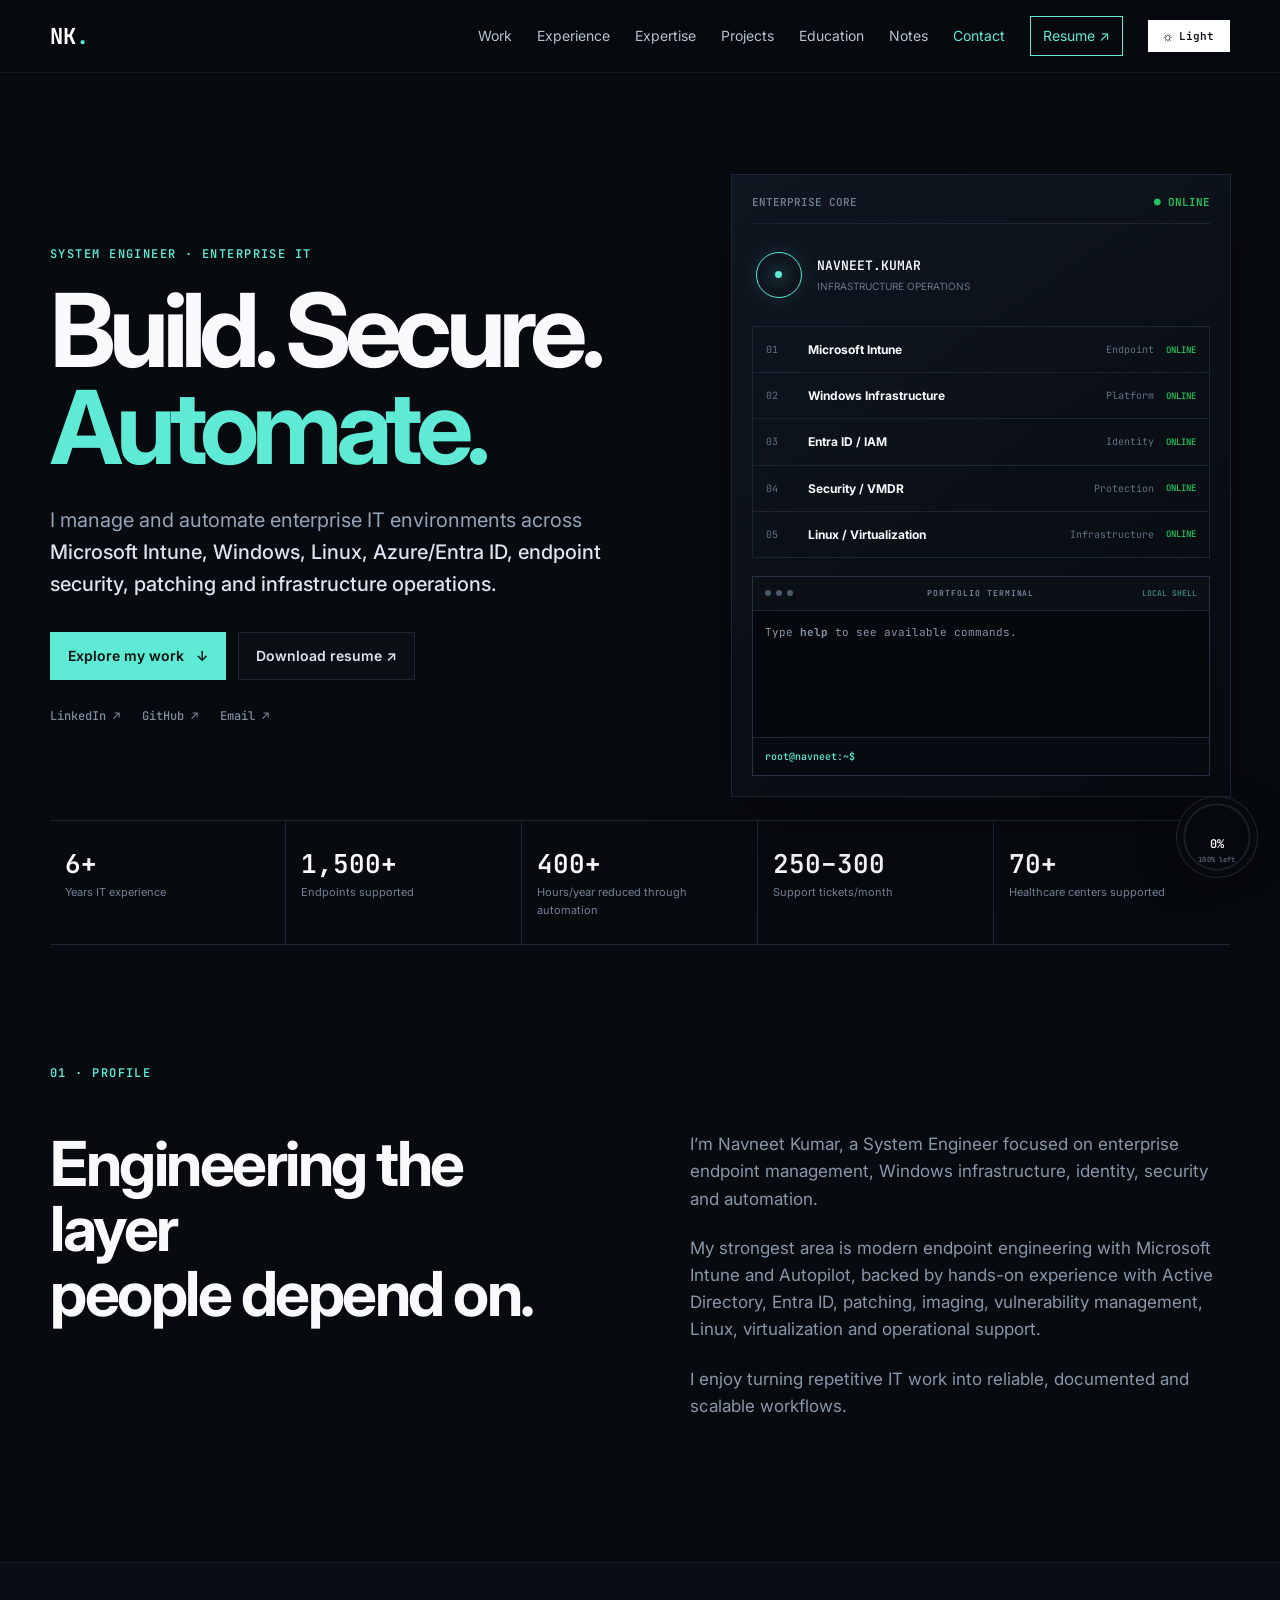
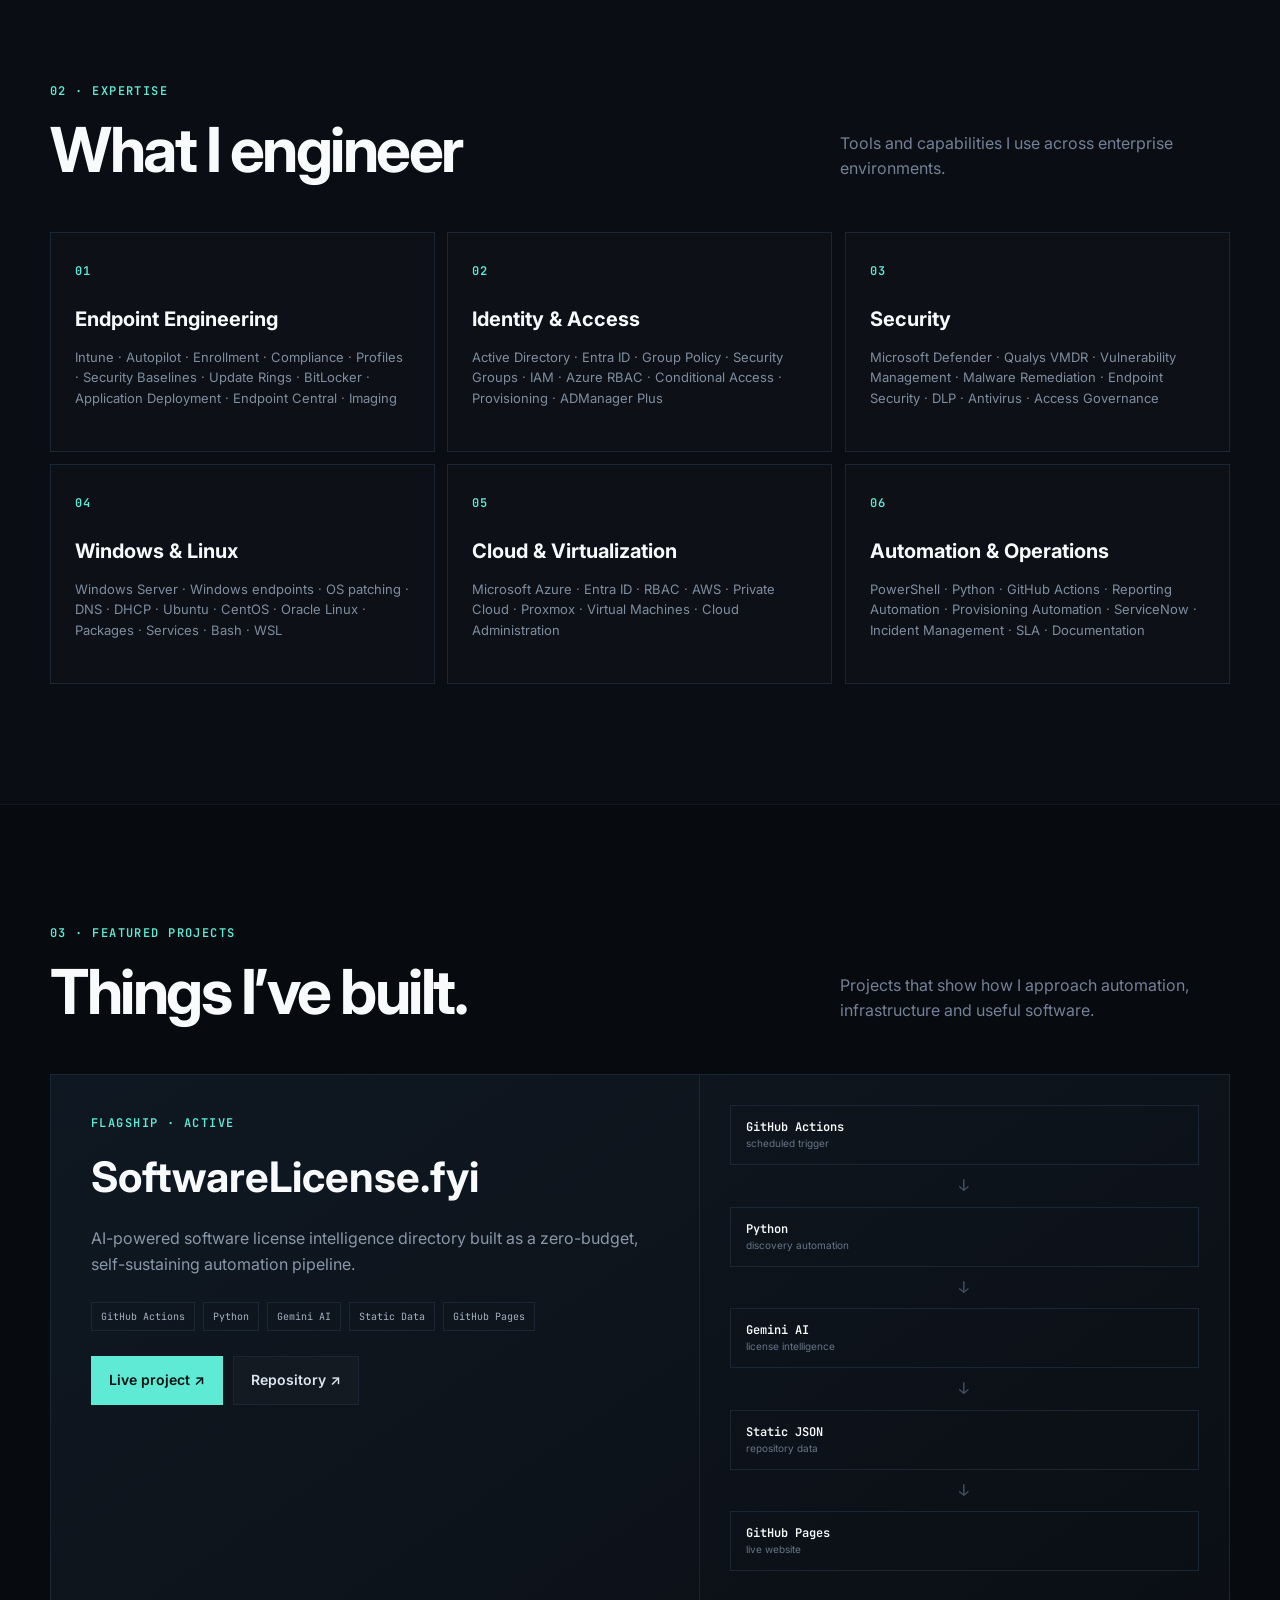
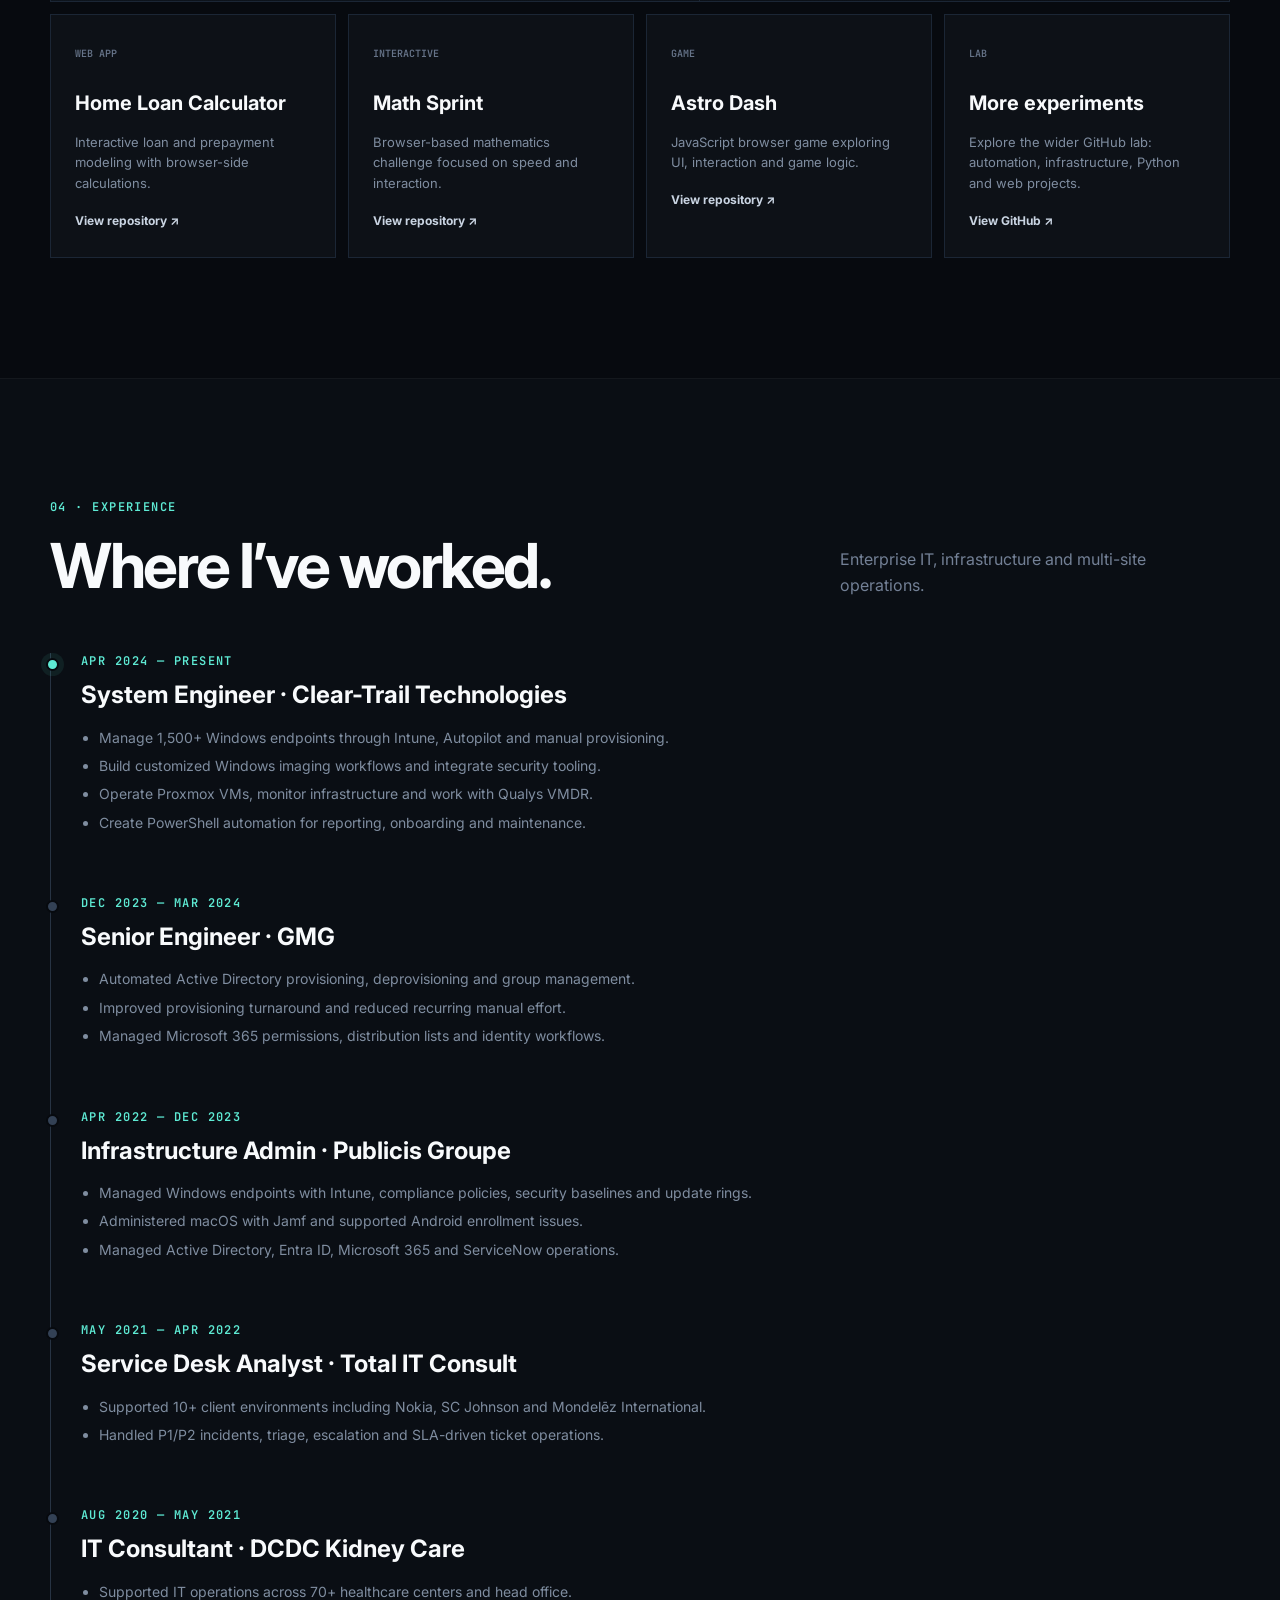
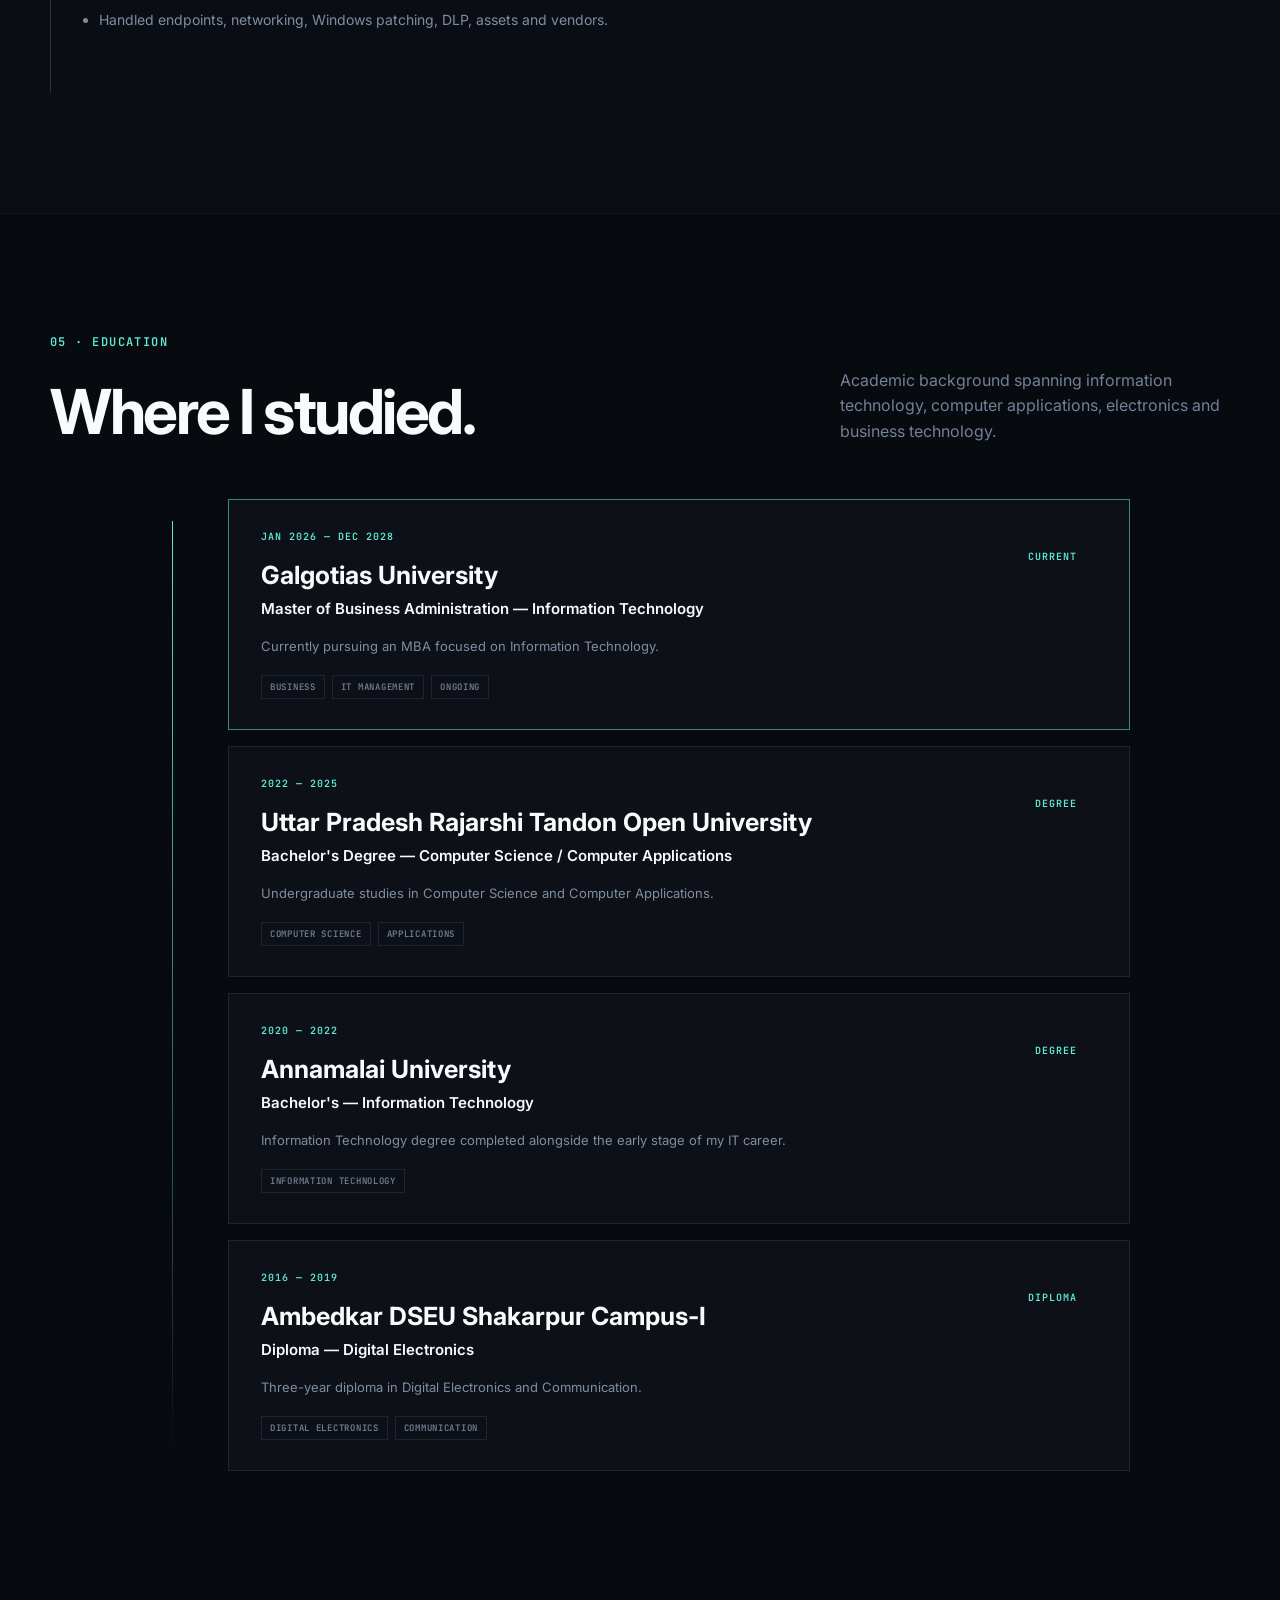
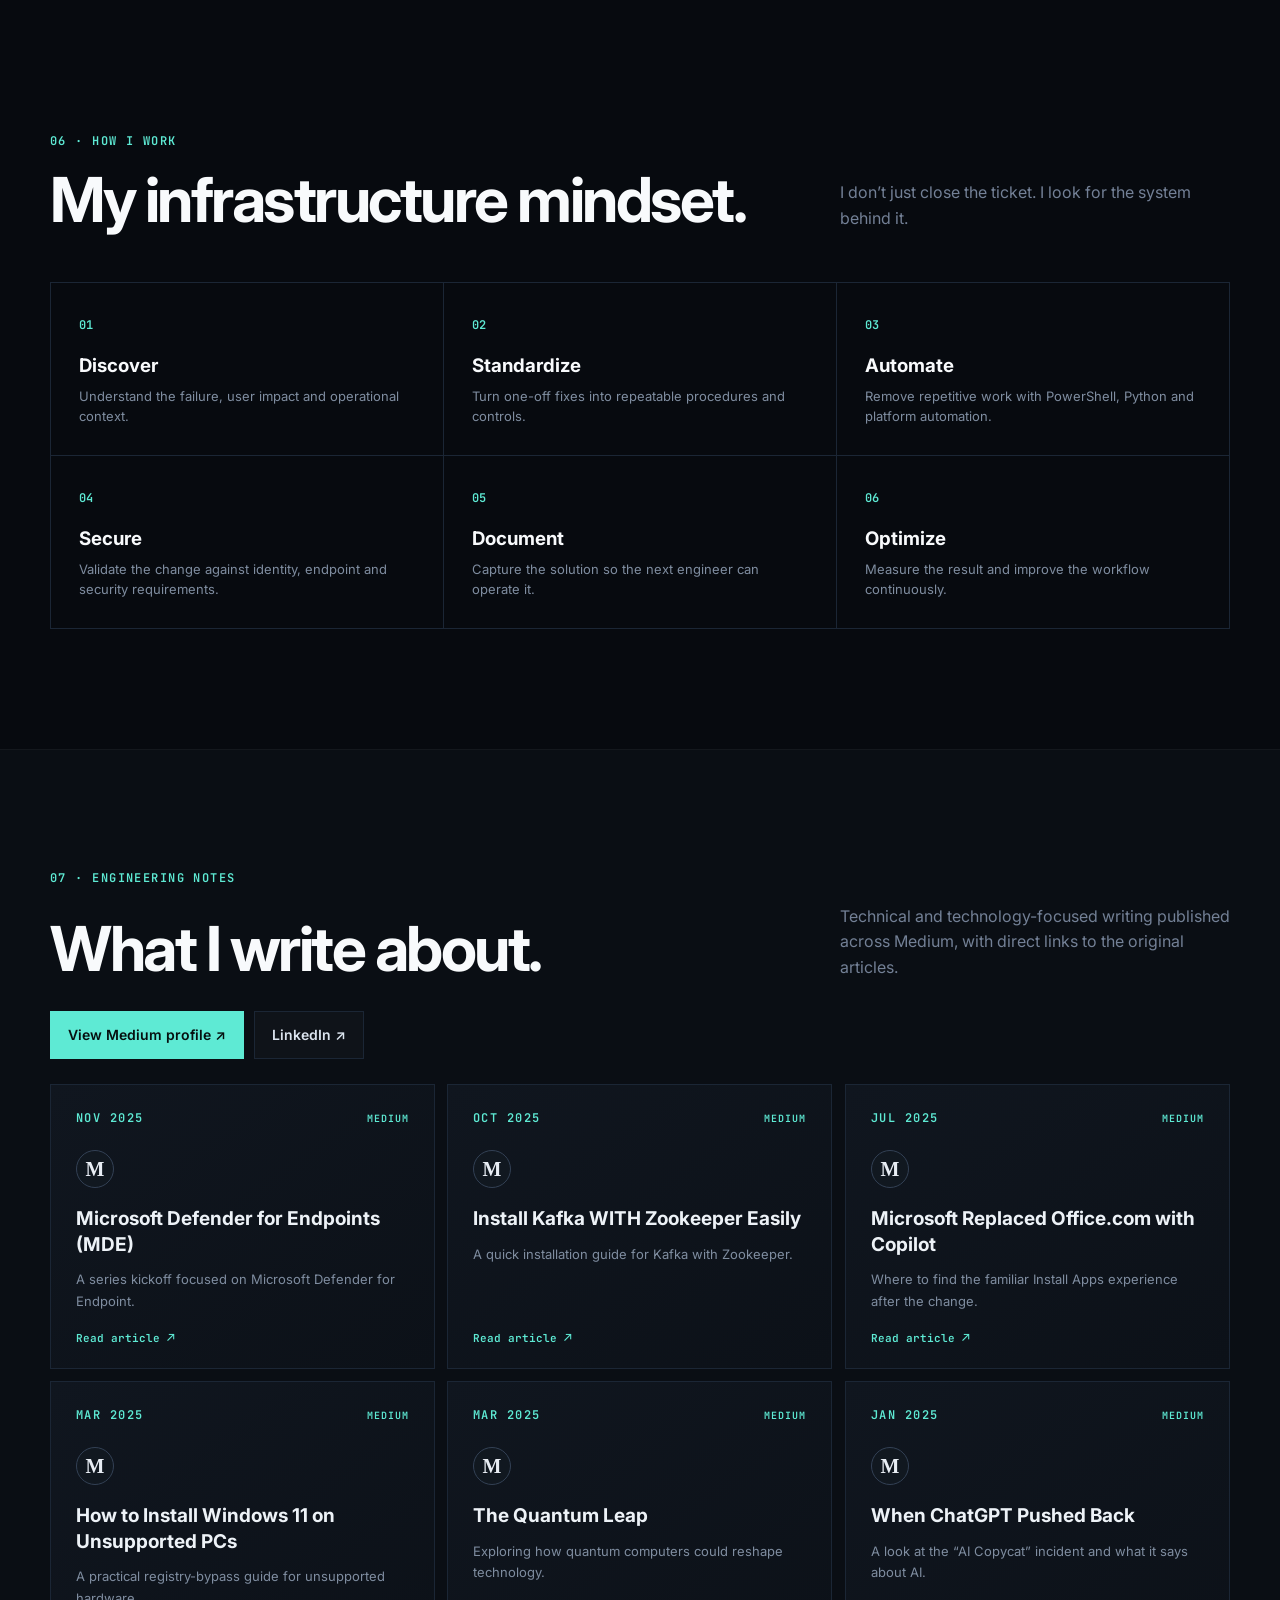
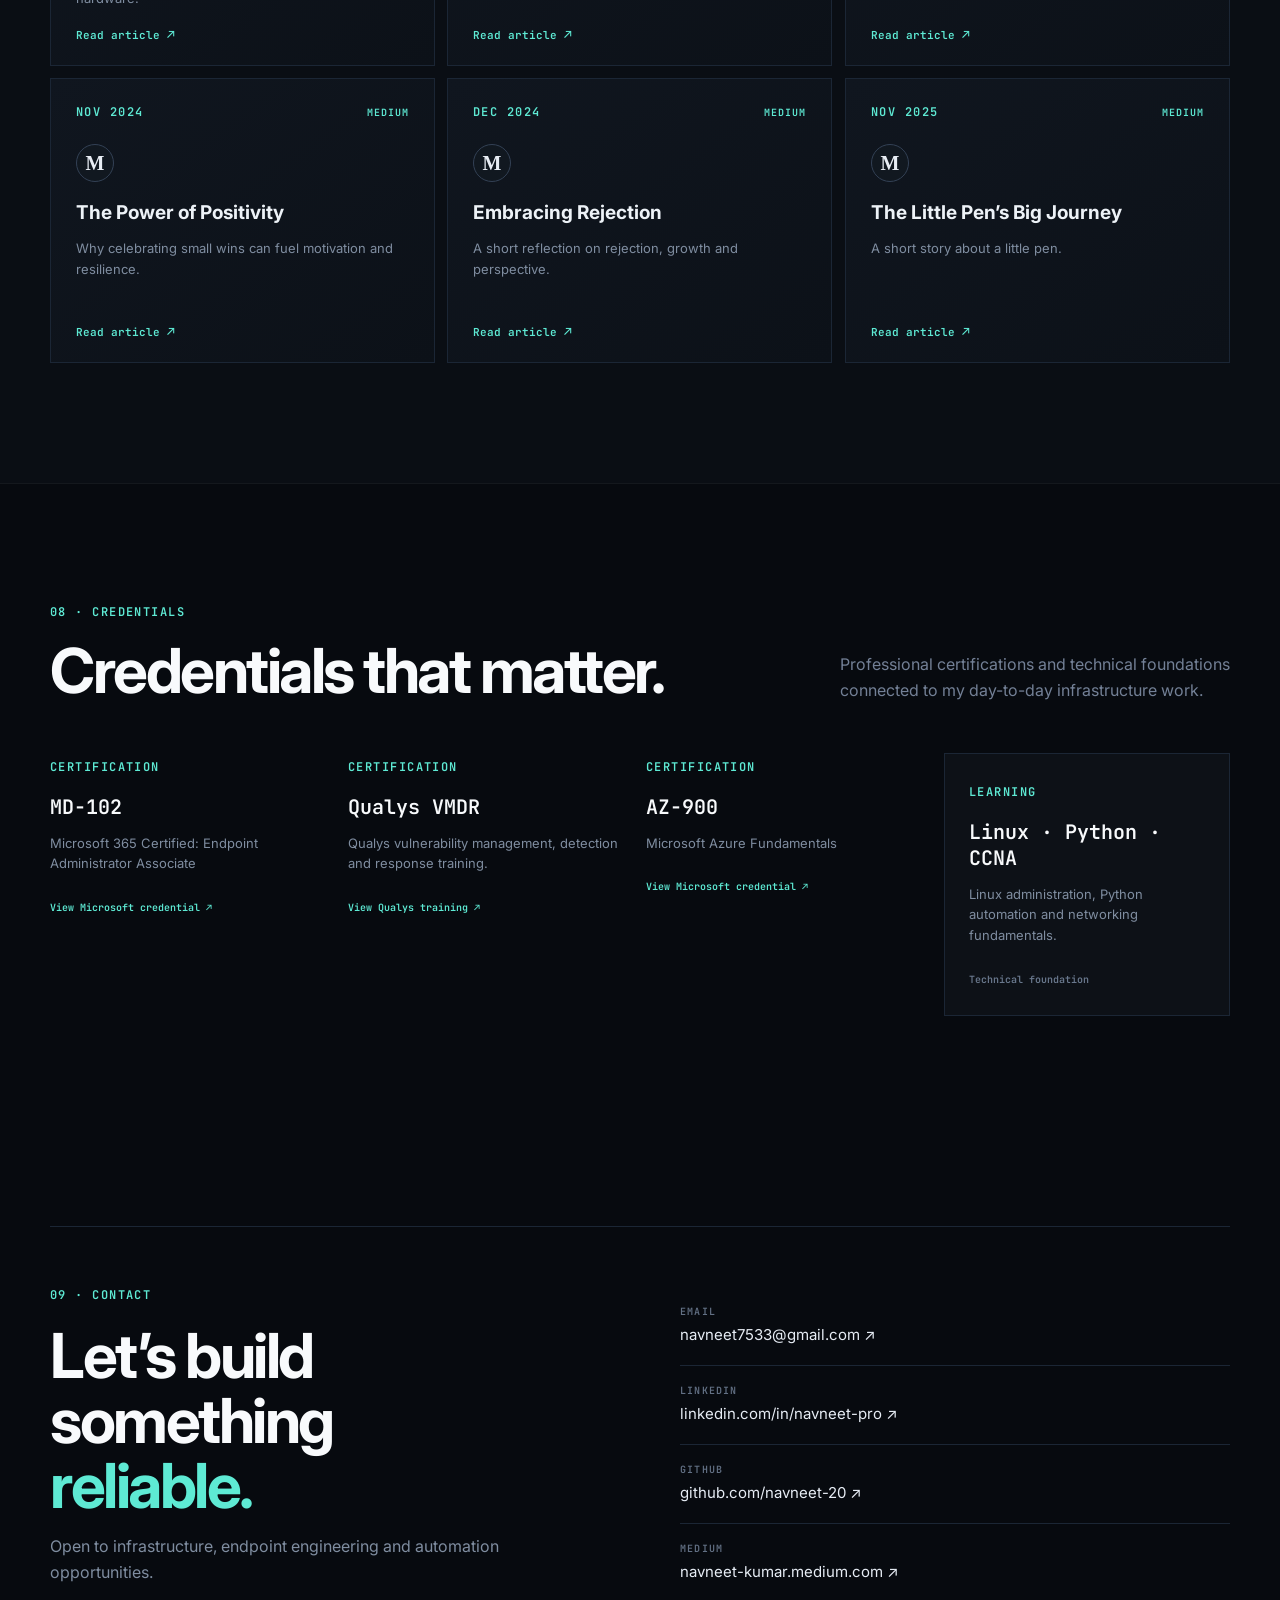
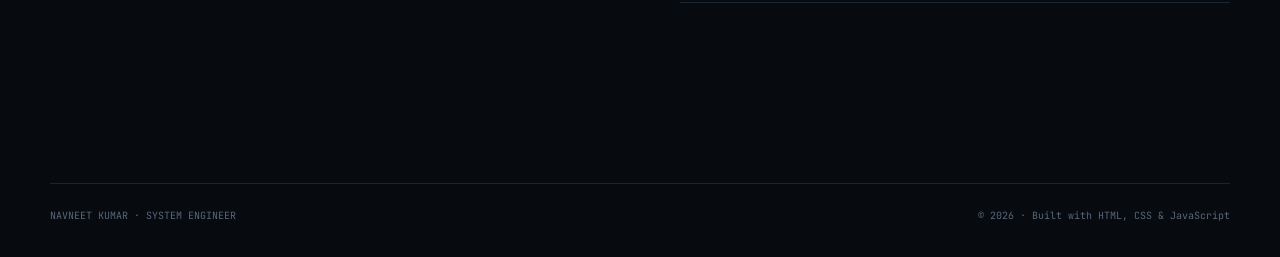
==== commit 04132d94: "Add files via upload" ====
--- a/index.html
+++ b/index.html
@@ -51,7 +51,20 @@
           <div><span>04</span><b>Security / VMDR</b><em>Protection</em><i>ONLINE</i></div>
           <div><span>05</span><b>Linux / Virtualization</b><em>Infrastructure</em><i>ONLINE</i></div>
         </div>
-        <div class="terminal-line"><span>root@navneet:~$</span> ./optimize --enterprise --secure</div>
+        <div class="terminal-widget" aria-label="Interactive portfolio terminal">
+          <div class="terminal-header">
+            <span><i></i><i></i><i></i></span>
+            <b>PORTFOLIO TERMINAL</b>
+            <small>LOCAL SHELL</small>
+          </div>
+          <div class="terminal-output" id="terminal-output" aria-live="polite">
+            <div class="terminal-welcome">Type <strong>help</strong> to see available commands.</div>
+          </div>
+          <form class="terminal-form" id="terminal-form" autocomplete="off">
+            <span class="terminal-prompt">root@navneet:~$</span>
+            <input id="terminal-input" class="terminal-input" type="text" aria-label="Terminal command" spellcheck="false" autocapitalize="off" autocomplete="off">
+          </form>
+        </div>
       </div>
     </section>
 
--- a/css/style.css
+++ b/css/style.css
@@ -1,1138 +1,611 @@
-:root{
-  --bg:#070a0f;
-  --surface:#0d1117;
-  --surface2:#101722;
-  --border:#1b2635;
-  --text:#f8fafc;
-  --muted:#94a3b8;
-  --accent:#5eead4;
-  --blue:#60a5fa;
-  --green:#22c55e;
-  --max:1180px;
-}
-
-*{
-  box-sizing:border-box;
-}
+:root{--bg:#070a0f;--surface:#0d1117;--surface2:#101722;--border:#1b2635;--text:#f8fafc;--muted:#94a3b8;--accent:#5eead4;--blue:#60a5fa;--green:#22c55e;--max:1180px}*{box-sizing:border-box}html{scroll-behavior:smooth}body{margin:0;background:var(--bg);color:var(--text);font-family:Inter,system-ui,sans-serif;line-height:1.6}.bg-grid{position:fixed;inset:0;pointer-events:none;opacity:.35;background-image:linear-gradient(rgba(255,255,255,.025) 1px,transparent 1px),linear-gradient(90deg,rgba(255,255,255,.025) 1px,transparent 1px);background-size:48px 48px;mask-image:linear-gradient(to bottom,black,transparent 80%);z-index:-1}.container{width:min(var(--max),calc(100% - 40px));margin:auto}.site-header{position:fixed;top:0;left:0;right:0;z-index:20;background:rgba(7,10,15,.78);backdrop-filter:blur(16px);border-bottom:1px solid rgba(255,255,255,.06)}.nav{height:72px;display:flex;align-items:center;justify-content:space-between}.brand{font:700 22px 'JetBrains Mono',monospace;color:#fff;text-decoration:none}.brand span{color:var(--accent)}.nav-links{display:flex;gap:25px;align-items:center}.nav-links a{color:#b8c2d1;text-decoration:none;font-size:14px}.nav-links a:hover{color:#fff}.nav-resume{border:1px solid var(--accent);padding:8px 12px;color:var(--accent)!important}.menu-toggle{display:none;background:none;color:#fff;border:1px solid var(--border);padding:7px 10px}.hero{min-height:820px;padding-top:150px;display:grid;grid-template-columns:1.1fr .9fr;gap:70px;align-items:center}.eyebrow,.section-label,.project-kicker,.timeline-meta,.skill-card span,.notes-grid span,.credential-grid span{font:600 12px 'JetBrains Mono',monospace;letter-spacing:.12em;color:var(--accent)}h1{font-size:clamp(56px,8vw,102px);line-height:.95;letter-spacing:-.065em;margin:20px 0 28px}h1 span,h2 span{color:var(--accent)}.hero-lead{font-size:20px;color:var(--muted);max-width:700px}.hero-lead strong{color:#dbe4ef;font-weight:500}.hero-actions{display:flex;gap:12px;flex-wrap:wrap;margin-top:32px}.btn{display:inline-flex;gap:12px;align-items:center;padding:12px 17px;text-decoration:none;font-weight:600;font-size:14px;border:1px solid var(--border)}.btn-primary{background:var(--accent);color:#06100f;border-color:var(--accent)}.btn-ghost{color:#dbe4ef;background:rgba(255,255,255,.02)}.btn-ghost:hover{border-color:#526173}.social-row{display:flex;gap:22px;margin-top:28px}.social-row a{font:500 12px 'JetBrains Mono',monospace;color:#7f8da0;text-decoration:none}.social-row a:hover{color:#fff}.system-card{border:1px solid var(--border);background:linear-gradient(145deg,rgba(16,23,34,.96),rgba(7,10,15,.95));padding:20px;box-shadow:0 25px 80px rgba(0,0,0,.25)}.card-top{display:flex;justify-content:space-between;font:600 11px 'JetBrains Mono',monospace;color:#6f7d90;border-bottom:1px solid var(--border);padding-bottom:14px}.online{color:var(--green)}.core-node{display:flex;align-items:center;gap:15px;padding:28px 4px}.core-node strong,.core-node small{display:block}.core-node strong{font:600 13px 'JetBrains Mono',monospace}.core-node small{color:#687689;font-size:10px;margin-top:4px}.core-ring{width:46px;height:46px;border:1px solid var(--accent);border-radius:50%;position:relative;box-shadow:0 0 25px rgba(94,234,212,.12)}.core-ring:after{content:'';position:absolute;width:7px;height:7px;background:var(--accent);border-radius:50%;top:18px;left:18px;box-shadow:0 0 16px var(--accent)}.status-list{border:1px solid var(--border)}.status-list div{display:grid;grid-template-columns:30px 1fr auto auto;gap:12px;padding:13px;border-bottom:1px solid var(--border);align-items:center}.status-list div:last-child{border:0}.status-list span,.status-list em,.terminal-line{font:10px 'JetBrains Mono',monospace;color:#627084}.status-list b{font-size:12px}.status-list i{font:500 9px 'JetBrains Mono',monospace;color:var(--green);font-style:normal}.terminal-line{padding-top:18px}.terminal-line span{color:var(--accent)}.metrics{display:grid;grid-template-columns:repeat(5,1fr);border-top:1px solid var(--border);border-bottom:1px solid var(--border)}.metric{padding:25px 15px;border-right:1px solid var(--border)}.metric:last-child{border:0}.metric strong{display:block;font:600 26px 'JetBrains Mono',monospace}.metric span{display:block;color:#738096;font-size:11px;margin-top:3px}.section{padding:120px 0}.section-dark{background:rgba(13,17,23,.72);border-top:1px solid rgba(255,255,255,.04);border-bottom:1px solid rgba(255,255,255,.04)}.two-col{display:grid;grid-template-columns:1fr 1fr;gap:100px;margin-top:50px}.two-col h2,.section-heading h2,.contact h2{font-size:clamp(38px,5vw,62px);line-height:1.05;letter-spacing:-.04em;margin:0}.copy{color:#8997aa;font-size:17px}.copy p{margin:0 0 22px}.section-heading{display:flex;justify-content:space-between;align-items:end;gap:30px;margin:18px 0 50px}.section-heading p{max-width:390px;color:#738096;margin:0}.skill-grid{display:grid;grid-template-columns:repeat(3,1fr);gap:12px}.skill-card{background:var(--surface);border:1px solid var(--border);padding:24px;min-height:220px}.skill-card h3{font-size:20px;margin:20px 0 12px}.skill-card p{color:#7f8da0;font-size:13px;margin:0}.featured-project{display:grid;grid-template-columns:1.1fr .9fr;border:1px solid var(--border);background:linear-gradient(145deg,#0f1822,#0b0f15);margin-bottom:12px}.project-main{padding:40px}.project-main h3{font-size:42px;margin:12px 0}.project-main p{color:#8997aa;max-width:560px}.tags{display:flex;gap:8px;flex-wrap:wrap;margin:25px 0}.tags span{font:10px 'JetBrains Mono',monospace;border:1px solid var(--border);padding:7px 9px;color:#a6b2c2}.project-actions{display:flex;gap:10px;flex-wrap:wrap}.pipeline{padding:30px;border-left:1px solid var(--border);display:flex;flex-direction:column;justify-content:center;gap:8px}.pipeline div{border:1px solid var(--border);padding:13px 15px}.pipeline b,.pipeline small{display:block}.pipeline b{font:600 12px 'JetBrains Mono',monospace}.pipeline small{color:#667489;font-size:10px}.pipeline>span{text-align:center;color:#435064;font-family:'JetBrains Mono',monospace}.project-grid{display:grid;grid-template-columns:repeat(4,1fr);gap:12px}.project-card{padding:24px;border:1px solid var(--border);background:var(--surface);text-decoration:none;color:inherit;min-height:220px}.project-card:hover{border-color:#3b4b5e;transform:translateY(-2px)}.project-card span{font:600 10px 'JetBrains Mono',monospace;color:#667489}.project-card h3{font-size:20px;margin:22px 0 10px}.project-card p{color:#7f8da0;font-size:13px}.project-card b{font-size:12px;color:#c9d4e2}.timeline{max-width:850px;margin-top:55px;border-left:1px solid #273343;padding-left:30px}.timeline-item{position:relative;padding-bottom:55px}.timeline-dot{position:absolute;width:9px;height:9px;background:#334155;border-radius:50%;left:-35px;top:5px;border:2px solid var(--bg);box-sizing:content-box}.timeline-item.active .timeline-dot{background:var(--accent);box-shadow:0 0 0 5px rgba(94,234,212,.08)}.timeline-item h3{font-size:24px;margin:7px 0 12px}.timeline-item ul{margin:0;padding-left:18px;color:#7f8da0;font-size:14px}.timeline-item li{margin:6px 0}.method-grid{display:grid;grid-template-columns:repeat(3,1fr);border-top:1px solid var(--border);border-left:1px solid var(--border)}.method-grid div{padding:28px;border-right:1px solid var(--border);border-bottom:1px solid var(--border)}.method-grid strong{font:600 12px 'JetBrains Mono',monospace;color:var(--accent)}.method-grid h3{margin:14px 0 5px}.method-grid p{color:#7f8da0;font-size:13px;margin:0}.notes-grid{display:grid;grid-template-columns:repeat(4,1fr);gap:12px}.notes-grid article{padding:25px;border:1px solid var(--border);background:var(--surface)}.notes-grid h3{font-size:18px}.notes-grid p{color:#7f8da0;font-size:13px}.credential-grid{display:grid;grid-template-columns:repeat(4,1fr);gap:12px;margin-top:40px}.credential-grid>div{border:1px solid var(--border);padding:24px;background:var(--surface)}.credential-grid h3{font:600 20px 'JetBrains Mono',monospace;margin:15px 0 5px}.credential-grid p{color:#7f8da0;font-size:13px}.contact{padding-top:90px}.contact-box{display:grid;grid-template-columns:1fr 1fr;gap:80px;padding:60px 0;border-top:1px solid var(--border)}.contact h2{margin-top:20px}.contact p{color:#7f8da0}.contact-links a{display:block;text-decoration:none;color:#e7edf5;border-bottom:1px solid var(--border);padding:18px 0;font-size:15px}.contact-links small{display:block;color:#627084;font:600 10px 'JetBrains Mono',monospace;letter-spacing:.12em;margin-bottom:5px}.footer{padding:25px 0 35px;border-top:1px solid var(--border);display:flex;justify-content:space-between;color:#58677b;font:10px 'JetBrains Mono',monospace}.reveal{opacity:0;transform:translateY(16px);transition:.7s ease}.reveal.visible{opacity:1;transform:none}.delay-1{transition-delay:.15s}@media(max-width:900px){.nav-links{position:absolute;top:72px;left:20px;right:20px;display:none;flex-direction:column;align-items:stretch;background:#0b1017;border:1px solid var(--border);padding:12px}.nav-links.open{display:flex}.nav-links a{padding:9px}.menu-toggle{display:block}.hero{grid-template-columns:1fr;gap:40px;padding-top:120px}.metrics{grid-template-columns:repeat(3,1fr)}.metric:nth-child(3){border:0}.metric:nth-child(4),.metric:nth-child(5){border-top:1px solid var(--border)}.two-col,.featured-project,.contact-box{grid-template-columns:1fr;gap:35px}.pipeline{border-left:0;border-top:1px solid var(--border)}.skill-grid{grid-template-columns:repeat(2,1fr)}.project-grid{grid-template-columns:repeat(2,1fr)}.notes-grid,.credential-grid{grid-template-columns:repeat(2,1fr)}}@media(max-width:600px){.container{width:min(var(--max),calc(100% - 28px))}.hero{min-height:auto;padding-bottom:80px}.metrics{grid-template-columns:repeat(2,1fr)}.metric{border-bottom:1px solid var(--border)}.metric:nth-child(2){border-right:0}.metric:last-child{grid-column:1/-1}.section{padding:85px 0}.section-heading{display:block}.section-heading p{margin-top:15px}.skill-grid,.project-grid,.notes-grid,.credential-grid,.method-grid{grid-template-columns:1fr}.status-list div{grid-template-columns:24px 1fr auto}.status-list em{display:none}.footer{display:block}.footer span{display:block;margin:5px 0}.hero-actions .btn{width:100%;justify-content:center}h1{font-size:58px}.project-main{padding:28px}.project-main h3{font-size:34px}}
+@media(prefers-reduced-motion:reduce){html{scroll-behavior:auto}.reveal{opacity:1;transform:none;transition:none}.project-card{transition:none}}
+
+/* Light theme */
+html[data-theme="light"]{--bg:#f7f9fc;--surface:#ffffff;--border:#d9e1ea;--text:#101722;--muted:#5f6d7e;--accent:#0f766e;--green:#15803d;color-scheme:light}
+html[data-theme="light"] body{background:var(--bg);color:var(--text)}
+html[data-theme="light"] .site-header{background:rgba(247,249,252,.86)}
+html[data-theme="light"] .bg-grid{opacity:.18}
+html[data-theme="light"] .nav-links a{color:#536174}
+html[data-theme="light"] .nav-links a:hover{color:#101722}
+html[data-theme="light"] .nav-resume{color:var(--accent)!important}
+html[data-theme="light"] .hero-lead strong{color:#243243}
+html[data-theme="light"] .btn-ghost{color:#253142;background:rgba(15,118,110,.03)}
+html[data-theme="light"] .system-card,.html[data-theme="light"] .featured-project{background:linear-gradient(145deg,#ffffff,#f3f7fa)}
+html[data-theme="light"] .section-dark{background:#eef3f7;border-color:#dbe3eb}
+html[data-theme="light"] .skill-card,.html[data-theme="light"] .project-card,.html[data-theme="light"] .credential-grid>div,.html[data-theme="light"] .notes-grid article,.html[data-theme="light"] .education-card{background:#fff}
+html[data-theme="light"] .copy,.html[data-theme="light"] .hero-lead,.html[data-theme="light"] .section-heading p,.html[data-theme="light"] .skill-card p,.html[data-theme="light"] .project-main p,.html[data-theme="light"] .project-card p,.html[data-theme="light"] .timeline-item ul,.html[data-theme="light"] .method-grid p,.html[data-theme="light"] .notes-grid p,.html[data-theme="light"] .credential-grid p,.html[data-theme="light"] .contact p,.html[data-theme="light"] .education-card p{color:#5f6d7e}
+html[data-theme="light"] .social-row a{color:#637185}
+html[data-theme="light"] .social-row a:hover{color:#101722}
+html[data-theme="light"] .theme-toggle{color:#111827;background:#fff;border-color:#cfd8e3;box-shadow:0 3px 12px rgba(15,23,42,.08)}
+html[data-theme="light"] .menu-toggle{color:#111827;background:#fff}
+html[data-theme="light"] .pipeline div{background:#fff}
+html[data-theme="light"] .terminal-line{color:#667487}
+.theme-toggle{display:inline-flex;align-items:center;gap:7px;border:1px solid #fff;background:#fff;color:#0b1017;padding:8px 11px;font:600 11px 'JetBrains Mono',monospace;cursor:pointer;min-width:82px;justify-content:center}.theme-icon{font-size:14px;line-height:1}.theme-toggle:hover{transform:translateY(-1px)}
+.education-grid{display:grid;grid-template-columns:repeat(2,1fr);gap:12px;margin-top:45px}.education-card{position:relative;border:1px solid var(--border);background:var(--surface);padding:28px;min-height:230px}.education-card.current{border-color:rgba(94,234,212,.55)}.education-year,.education-status{font:600 10px 'JetBrains Mono',monospace;letter-spacing:.1em;color:var(--accent)}.education-status{position:absolute;right:20px;top:20px}.education-card h3{font-size:24px;line-height:1.15;margin:34px 0 10px;max-width:90%}.education-card h4{font-size:15px;line-height:1.5;margin:0;color:var(--text);font-weight:600}.education-card p{font-size:13px;color:#7f8da0;line-height:1.6;margin:16px 0 0}.notes-toolbar{display:flex;gap:10px;flex-wrap:wrap;margin:-20px 0 25px}.notes-grid-wide{grid-template-columns:repeat(3,1fr)}.note-card-link{display:block;color:inherit;text-decoration:none}.notes-grid article{min-height:235px;transition:transform .25s ease,border-color .25s ease}.note-card-link:hover article{transform:translateY(-3px);border-color:#3b4b5e}.notes-grid article b{display:inline-block;margin-top:15px;color:var(--accent);font-size:12px}.footer a{color:inherit}
+@media(max-width:900px){.theme-toggle{align-self:stretch}.education-grid,.notes-grid-wide{grid-template-columns:repeat(2,1fr)}}
+@media(max-width:600px){.education-grid,.notes-grid-wide{grid-template-columns:1fr}.notes-toolbar .btn{width:100%;justify-content:center}}
+
+/* ========================================
+   V3 POLISH — SCROLL / EDUCATION / MEDIUM
+   ======================================== */
 
 html{
-  scroll-behavior:smooth;
-}
-
-body{
-  margin:0;
-  background:var(--bg);
+  scroll-padding-top:92px;
+}
+
+/* Page progress indicator */
+.scroll-progress{
+  position:fixed;
+  right:22px;
+  bottom:22px;
+  width:82px;
+  height:82px;
+  z-index:50;
+  border:1px solid rgba(148,163,184,.18);
+  background:rgba(7,10,15,.82);
+  backdrop-filter:blur(14px);
+  display:grid;
+  place-items:center;
+  border-radius:50%;
+  box-shadow:0 14px 40px rgba(0,0,0,.28);
+}
+
+.scroll-progress::before{
+  content:"";
+  position:absolute;
+  inset:6px;
+  border-radius:50%;
+  background:conic-gradient(var(--accent) calc(var(--progress, 0) * 1%), rgba(255,255,255,.08) 0);
+  -webkit-mask:radial-gradient(farthest-side,transparent calc(100% - 3px),#000 calc(100% - 2px));
+  mask:radial-gradient(farthest-side,transparent calc(100% - 3px),#000 calc(100% - 2px));
+}
+
+.scroll-progress-label{
+  position:relative;
+  z-index:2;
+  display:flex;
+  flex-direction:column;
+  align-items:center;
+  line-height:1.1;
+}
+
+.scroll-progress-label b{
   color:var(--text);
-  font-family:Inter,system-ui,sans-serif;
-  line-height:1.6;
-}
-
-.bg-grid{
-  position:fixed;
+  font:600 12px 'JetBrains Mono',monospace;
+}
+
+.scroll-progress-label small{
+  margin-top:3px;
+  color:#657388;
+  font:500 7px 'JetBrains Mono',monospace;
+  letter-spacing:.02em;
+}
+
+/* Education — visual academic timeline */
+.education-track{
+  position:relative;
+  max-width:980px;
+  margin:55px auto 0;
+  padding:0 0 5px 78px;
+}
+
+.education-line{
+  position:absolute;
+  left:22px;
+  top:22px;
+  bottom:35px;
+  width:1px;
+  background:linear-gradient(to bottom,var(--accent),#263447 82%,transparent);
+}
+
+.education-card{
+  position:relative;
+  display:block;
+  min-height:0;
+  padding:30px 32px;
+  margin-bottom:16px;
+  overflow:hidden;
+  transition:transform .35s ease,border-color .35s ease,box-shadow .35s ease;
+}
+
+.education-card::after{
+  content:"";
+  position:absolute;
   inset:0;
   pointer-events:none;
-  opacity:.35;
-  background-image:
-    linear-gradient(rgba(255,255,255,.025) 1px,transparent 1px),
-    linear-gradient(90deg,rgba(255,255,255,.025) 1px,transparent 1px);
-  background-size:48px 48px;
-  mask-image:linear-gradient(to bottom,black,transparent 80%);
-  z-index:-1;
-}
-
-.container{
-  width:min(var(--max),calc(100% - 40px));
-  margin:auto;
-}
-
-.site-header{
-  position:fixed;
-  top:0;
-  left:0;
-  right:0;
-  z-index:20;
-  background:rgba(7,10,15,.78);
-  backdrop-filter:blur(16px);
-  border-bottom:1px solid rgba(255,255,255,.06);
-}
-
-.nav{
-  height:72px;
-  display:flex;
-  align-items:center;
-  justify-content:space-between;
-}
-
-.brand{
-  font:700 22px 'JetBrains Mono',monospace;
-  color:#fff;
-  text-decoration:none;
-}
-
-.brand span{
+  background:linear-gradient(115deg,rgba(94,234,212,.045),transparent 42%);
+  opacity:0;
+  transition:opacity .35s ease;
+}
+
+.education-card:hover{
+  transform:translateX(5px);
+  border-color:#3c5366;
+  box-shadow:0 18px 55px rgba(0,0,0,.16);
+}
+
+.education-card:hover::after{
+  opacity:1;
+}
+
+.education-marker{
+  position:absolute;
+  left:-78px;
+  top:28px;
+  width:45px;
+  height:45px;
+  border:1px solid #334155;
+  background:var(--bg);
+  display:grid;
+  place-items:center;
+  border-radius:50%;
+  color:#738096;
+  font:600 11px 'JetBrains Mono',monospace;
+  z-index:2;
+}
+
+.education-card.current .education-marker{
+  border-color:var(--accent);
   color:var(--accent);
-}
-
-.nav-links{
-  display:flex;
-  gap:25px;
-  align-items:center;
-}
-
-.nav-links a{
-  color:#b8c2d1;
-  text-decoration:none;
-  font-size:14px;
-}
-
-.nav-links a:hover{
-  color:#fff;
-}
-
-.nav-resume{
-  border:1px solid var(--accent);
-  padding:8px 12px;
-  color:var(--accent)!important;
-}
-
-.menu-toggle{
-  display:none;
-  background:none;
-  color:#fff;
-  border:1px solid var(--border);
-  padding:7px 10px;
-}
-
-.hero{
-  min-height:820px;
-  padding-top:150px;
-  display:grid;
-  grid-template-columns:1.1fr .9fr;
-  gap:70px;
-  align-items:center;
-}
-
-.eyebrow,
-.section-label,
-.project-kicker,
-.timeline-meta,
-.skill-card span,
-.notes-grid span,
-.credential-grid span{
-  font:600 12px 'JetBrains Mono',monospace;
-  letter-spacing:.12em;
-  color:var(--accent);
-}
-
-h1{
-  font-size:clamp(56px,8vw,102px);
-  line-height:.95;
-  letter-spacing:-.065em;
-  margin:20px 0 28px;
-}
-
-h1 span,
-h2 span{
-  color:var(--accent);
-}
-
-.hero-lead{
-  font-size:20px;
-  color:var(--muted);
-  max-width:700px;
-}
-
-.hero-lead strong{
-  color:#dbe4ef;
-  font-weight:500;
-}
-
-.hero-actions{
-  display:flex;
-  gap:12px;
-  flex-wrap:wrap;
-  margin-top:32px;
-}
-
-.btn{
-  display:inline-flex;
-  gap:12px;
-  align-items:center;
-  padding:12px 17px;
-  text-decoration:none;
-  font-weight:600;
-  font-size:14px;
-  border:1px solid var(--border);
-}
-
-.btn-primary{
-  background:var(--accent);
-  color:#06100f;
-  border-color:var(--accent);
-}
-
-.btn-ghost{
-  color:#dbe4ef;
-  background:rgba(255,255,255,.02);
-}
-
-.btn-ghost:hover{
-  border-color:#526173;
-}
-
-.social-row{
-  display:flex;
-  gap:22px;
-  margin-top:28px;
-}
-
-.social-row a{
-  font:500 12px 'JetBrains Mono',monospace;
-  color:#7f8da0;
-  text-decoration:none;
-}
-
-.social-row a:hover{
-  color:#fff;
-}
-
-.system-card{
-  border:1px solid var(--border);
-  background:linear-gradient(
-    145deg,
-    rgba(16,23,34,.96),
-    rgba(7,10,15,.95)
-  );
-  padding:20px;
-  box-shadow:0 25px 80px rgba(0,0,0,.25);
-}
-
-.card-top{
+  box-shadow:0 0 0 6px rgba(94,234,212,.06);
+}
+
+.education-content{
+  position:relative;
+  z-index:1;
+}
+
+.education-top{
   display:flex;
   justify-content:space-between;
-  font:600 11px 'JetBrains Mono',monospace;
-  color:#6f7d90;
-  border-bottom:1px solid var(--border);
-  padding-bottom:14px;
-}
-
-.online{
-  color:var(--green);
-}
-
-.core-node{
-  display:flex;
   align-items:center;
-  gap:15px;
-  padding:28px 4px;
-}
-
-.core-node strong,
-.core-node small{
-  display:block;
-}
-
-.core-node strong{
-  font:600 13px 'JetBrains Mono',monospace;
-}
-
-.core-node small{
-  color:#687689;
-  font-size:10px;
-  margin-top:4px;
-}
-
-.core-ring{
-  width:46px;
-  height:46px;
-  border:1px solid var(--accent);
-  border-radius:50%;
-  position:relative;
-  box-shadow:0 0 25px rgba(94,234,212,.12);
-}
-
-.core-ring:after{
-  content:'';
-  position:absolute;
-  width:7px;
-  height:7px;
-  background:var(--accent);
-  border-radius:50%;
-  top:18px;
-  left:18px;
-  box-shadow:0 0 16px var(--accent);
-}
-
-.status-list{
-  border:1px solid var(--border);
-}
-
-.status-list div{
-  display:grid;
-  grid-template-columns:30px 1fr auto auto;
-  gap:12px;
-  padding:13px;
-  border-bottom:1px solid var(--border);
-  align-items:center;
-}
-
-.status-list div:last-child{
-  border:0;
-}
-
-.status-list span,
-.status-list em,
-.terminal-line{
-  font:10px 'JetBrains Mono',monospace;
-  color:#627084;
-}
-
-.status-list b{
-  font-size:12px;
-}
-
-.status-list i{
-  font:500 9px 'JetBrains Mono',monospace;
-  color:var(--green);
-  font-style:normal;
-}
-
-.terminal-line{
-  padding-top:18px;
-}
-
-.terminal-line span{
-  color:var(--accent);
-}
-
-.metrics{
-  display:grid;
-  grid-template-columns:repeat(5,1fr);
-  border-top:1px solid var(--border);
-  border-bottom:1px solid var(--border);
-}
-
-.metric{
-  padding:25px 15px;
-  border-right:1px solid var(--border);
-}
-
-.metric:last-child{
-  border:0;
-}
-
-.metric strong{
-  display:block;
-  font:600 26px 'JetBrains Mono',monospace;
-}
-
-.metric span{
-  display:block;
-  color:#738096;
-  font-size:11px;
-  margin-top:3px;
-}
-
-.section{
-  padding:120px 0;
-}
-
-.section-dark{
-  background:rgba(13,17,23,.72);
-  border-top:1px solid rgba(255,255,255,.04);
-  border-bottom:1px solid rgba(255,255,255,.04);
-}
-
-.two-col{
-  display:grid;
-  grid-template-columns:1fr 1fr;
-  gap:100px;
-  margin-top:50px;
-}
-
-.two-col h2,
-.section-heading h2,
-.contact h2{
-  font-size:clamp(38px,5vw,62px);
-  line-height:1.05;
-  letter-spacing:-.04em;
-  margin:0;
-}
-
-.copy{
-  color:#8997aa;
-  font-size:17px;
-}
-
-.copy p{
-  margin:0 0 22px;
-}
-
-.section-heading{
-  display:flex;
-  justify-content:space-between;
-  align-items:end;
-  gap:30px;
-  margin:18px 0 50px;
-}
-
-.section-heading p{
-  max-width:390px;
-  color:#738096;
-  margin:0;
-}
-
-.skill-grid{
-  display:grid;
-  grid-template-columns:repeat(3,1fr);
-  gap:12px;
-}
-
-.skill-card{
-  background:var(--surface);
-  border:1px solid var(--border);
-  padding:24px;
-  min-height:220px;
-}
-
-.skill-card h3{
-  font-size:20px;
-  margin:20px 0 12px;
-}
-
-.skill-card p{
-  color:#7f8da0;
-  font-size:13px;
-  margin:0;
-}
-
-.featured-project{
-  display:grid;
-  grid-template-columns:1.1fr .9fr;
-  border:1px solid var(--border);
-  background:linear-gradient(145deg,#0f1822,#0b0f15);
-  margin-bottom:12px;
-}
-
-.project-main{
-  padding:40px;
-}
-
-.project-main h3{
-  font-size:42px;
-  margin:12px 0;
-}
-
-.project-main p{
-  color:#8997aa;
-  max-width:560px;
-}
-
-.tags{
-  display:flex;
-  gap:8px;
-  flex-wrap:wrap;
-  margin:25px 0;
-}
-
-.tags span{
-  font:10px 'JetBrains Mono',monospace;
-  border:1px solid var(--border);
-  padding:7px 9px;
-  color:#a6b2c2;
-}
-
-.project-actions{
-  display:flex;
-  gap:10px;
-  flex-wrap:wrap;
-}
-
-.pipeline{
-  padding:30px;
-  border-left:1px solid var(--border);
-  display:flex;
-  flex-direction:column;
-  justify-content:center;
-  gap:8px;
-}
-
-.pipeline div{
-  border:1px solid var(--border);
-  padding:13px 15px;
-}
-
-.pipeline b,
-.pipeline small{
-  display:block;
-}
-
-.pipeline b{
-  font:600 12px 'JetBrains Mono',monospace;
-}
-
-.pipeline small{
-  color:#667489;
-  font-size:10px;
-}
-
-.pipeline>span{
-  text-align:center;
-  color:#435064;
-  font-family:'JetBrains Mono',monospace;
-}
-
-.project-grid{
-  display:grid;
-  grid-template-columns:repeat(4,1fr);
-  gap:12px;
-}
-
-.project-card{
-  padding:24px;
-  border:1px solid var(--border);
-  background:var(--surface);
-  text-decoration:none;
-  color:inherit;
-  min-height:220px;
-}
-
-.project-card:hover{
-  border-color:#3b4b5e;
-  transform:translateY(-2px);
-}
-
-.project-card span{
-  font:600 10px 'JetBrains Mono',monospace;
-  color:#667489;
-}
-
-.project-card h3{
-  font-size:20px;
-  margin:22px 0 10px;
-}
-
-.project-card p{
-  color:#7f8da0;
-  font-size:13px;
-}
-
-.project-card b{
-  font-size:12px;
-  color:#c9d4e2;
-}
-
-.timeline{
-  max-width:850px;
-  margin-top:55px;
-  border-left:1px solid #273343;
-  padding-left:30px;
-}
-
-.timeline-item{
-  position:relative;
-  padding-bottom:55px;
-}
-
-.timeline-dot{
-  position:absolute;
-  width:9px;
-  height:9px;
-  background:#334155;
-  border-radius:50%;
-  left:-35px;
-  top:5px;
-  border:2px solid var(--bg);
-  box-sizing:content-box;
-}
-
-.timeline-item.active .timeline-dot{
-  background:var(--accent);
-  box-shadow:0 0 0 5px rgba(94,234,212,.08);
-}
-
-.timeline-item h3{
-  font-size:24px;
-  margin:7px 0 12px;
-}
-
-.timeline-item ul{
-  margin:0;
-  padding-left:18px;
-  color:#7f8da0;
-  font-size:14px;
-}
-
-.timeline-item li{
-  margin:6px 0;
-}
-
-.method-grid{
-  display:grid;
-  grid-template-columns:repeat(3,1fr);
-  border-top:1px solid var(--border);
-  border-left:1px solid var(--border);
-}
-
-.method-grid div{
-  padding:28px;
-  border-right:1px solid var(--border);
-  border-bottom:1px solid var(--border);
-}
-
-.method-grid strong{
-  font:600 12px 'JetBrains Mono',monospace;
-  color:var(--accent);
-}
-
-.method-grid h3{
-  margin:14px 0 5px;
-}
-
-.method-grid p{
-  color:#7f8da0;
-  font-size:13px;
-  margin:0;
-}
-
-.notes-grid{
-  display:grid;
-  grid-template-columns:repeat(4,1fr);
-  gap:12px;
-}
-
-.notes-grid article{
-  padding:25px;
-  border:1px solid var(--border);
-  background:var(--surface);
-}
-
-.notes-grid h3{
-  font-size:18px;
-}
-
-.notes-grid p{
-  color:#7f8da0;
-  font-size:13px;
-}
-
-.credential-grid{
-  display:grid;
-  grid-template-columns:repeat(4,1fr);
-  gap:12px;
-  margin-top:40px;
-}
-
-.credential-grid>div{
-  border:1px solid var(--border);
-  padding:24px;
-  background:var(--surface);
-}
-
-.credential-grid h3{
-  font:600 20px 'JetBrains Mono',monospace;
-  margin:15px 0 5px;
-}
-
-.credential-grid p{
-  color:#7f8da0;
-  font-size:13px;
-}
-
-.contact{
-  padding-top:90px;
-}
-
-.contact-box{
-  display:grid;
-  grid-template-columns:1fr 1fr;
-  gap:80px;
-  padding:60px 0;
-  border-top:1px solid var(--border);
-}
-
-.contact h2{
-  margin-top:20px;
-}
-
-.contact p{
-  color:#7f8da0;
-}
-
-.contact-links a{
-  display:block;
-  text-decoration:none;
-  color:#e7edf5;
-  border-bottom:1px solid var(--border);
-  padding:18px 0;
-  font-size:15px;
-}
-
-.contact-links small{
-  display:block;
-  color:#627084;
-  font:600 10px 'JetBrains Mono',monospace;
-  letter-spacing:.12em;
-  margin-bottom:5px;
-}
-
-.footer{
-  padding:25px 0 35px;
-  border-top:1px solid var(--border);
-  display:flex;
-  justify-content:space-between;
-  color:#58677b;
-  font:10px 'JetBrains Mono',monospace;
-}
-
-.reveal{
-  opacity:0;
-  transform:translateY(16px);
-  transition:.7s ease;
-}
-
-.reveal.visible{
-  opacity:1;
-  transform:none;
-}
-
-.delay-1{
-  transition-delay:.15s;
-}
-
-
-/* LIGHT THEME */
-
-html[data-theme="light"]{
-  --bg:#f7f9fc;
-  --surface:#ffffff;
-  --border:#d9e1ea;
-  --text:#101722;
-  --muted:#5f6d7e;
-  --accent:#0f766e;
-  --green:#15803d;
-  color-scheme:light;
-}
-
-html[data-theme="light"] body{
-  background:var(--bg);
-  color:var(--text);
-}
-
-html[data-theme="light"] .site-header{
-  background:rgba(247,249,252,.86);
-}
-
-html[data-theme="light"] .bg-grid{
-  opacity:.18;
-}
-
-html[data-theme="light"] .nav-links a{
-  color:#536174;
-}
-
-html[data-theme="light"] .nav-links a:hover{
-  color:#101722;
-}
-
-html[data-theme="light"] .nav-resume{
-  color:var(--accent)!important;
-}
-
-html[data-theme="light"] .hero-lead strong{
-  color:#243243;
-}
-
-html[data-theme="light"] .btn-ghost{
-  color:#253142;
-  background:rgba(15,118,110,.03);
-}
-
-html[data-theme="light"] .system-card,
-html[data-theme="light"] .featured-project{
-  background:linear-gradient(145deg,#ffffff,#f3f7fa);
-}
-
-html[data-theme="light"] .section-dark{
-  background:#eef3f7;
-  border-color:#dbe3eb;
-}
-
-html[data-theme="light"] .skill-card,
-html[data-theme="light"] .project-card,
-html[data-theme="light"] .credential-grid>div,
-html[data-theme="light"] .notes-grid article,
-html[data-theme="light"] .education-card{
-  background:#fff;
-}
-
-html[data-theme="light"] .copy,
-html[data-theme="light"] .hero-lead,
-html[data-theme="light"] .section-heading p,
-html[data-theme="light"] .skill-card p,
-html[data-theme="light"] .project-main p,
-html[data-theme="light"] .project-card p,
-html[data-theme="light"] .timeline-item ul,
-html[data-theme="light"] .method-grid p,
-html[data-theme="light"] .notes-grid p,
-html[data-theme="light"] .credential-grid p,
-html[data-theme="light"] .contact p,
-html[data-theme="light"] .education-card p{
-  color:#5f6d7e;
-}
-
-html[data-theme="light"] .social-row a{
-  color:#637185;
-}
-
-html[data-theme="light"] .social-row a:hover{
-  color:#101722;
-}
-
-html[data-theme="light"] .theme-toggle{
-  color:#111827;
-  background:#fff;
-  border-color:#cfd8e3;
-  box-shadow:0 3px 12px rgba(15,23,42,.08);
-}
-
-html[data-theme="light"] .menu-toggle{
-  color:#111827;
-  background:#fff;
-}
-
-html[data-theme="light"] .pipeline div{
-  background:#fff;
-}
-
-html[data-theme="light"] .terminal-line{
-  color:#667487;
-}
-
-
-/* THEME TOGGLE */
-
-.theme-toggle{
-  display:inline-flex;
-  align-items:center;
-  gap:7px;
-  border:1px solid #fff;
-  background:#fff;
-  color:#0b1017;
-  padding:8px 11px;
-  font:600 11px 'JetBrains Mono',monospace;
-  cursor:pointer;
-  min-width:82px;
-  justify-content:center;
-}
-
-.theme-icon{
-  font-size:14px;
-  line-height:1;
-}
-
-.theme-toggle:hover{
-  transform:translateY(-1px);
-}
-
-
-/* EDUCATION */
-
-.education-grid{
-  display:grid;
-  grid-template-columns:repeat(2,1fr);
-  gap:12px;
-  margin-top:45px;
-}
-
-.education-card{
-  position:relative;
-  border:1px solid var(--border);
-  background:var(--surface);
-  padding:28px;
-  min-height:230px;
-}
-
-.education-card.current{
-  border-color:rgba(94,234,212,.55);
-}
-
-.education-year,
-.education-status{
-  font:600 10px 'JetBrains Mono',monospace;
-  letter-spacing:.1em;
-  color:var(--accent);
-}
-
-.education-status{
-  position:absolute;
-  right:20px;
-  top:20px;
+  gap:20px;
 }
 
 .education-card h3{
-  font-size:24px;
-  line-height:1.15;
-  margin:34px 0 10px;
-  max-width:90%;
+  font-size:25px;
+  margin:18px 0 8px;
+  max-width:800px;
 }
 
 .education-card h4{
   font-size:15px;
-  line-height:1.5;
-  margin:0;
-  color:var(--text);
-  font-weight:600;
+  max-width:760px;
 }
 
 .education-card p{
-  font-size:13px;
-  color:#7f8da0;
-  line-height:1.6;
-  margin:16px 0 0;
-}
-
-
-/* NOTES */
-
-.notes-toolbar{
+  max-width:720px;
+}
+
+.education-tags{
   display:flex;
-  gap:10px;
+  gap:7px;
   flex-wrap:wrap;
-  margin:-20px 0 25px;
-}
-
-.notes-grid-wide{
-  grid-template-columns:repeat(3,1fr);
-}
-
-.note-card-link{
+  margin-top:18px;
+}
+
+.education-tags span{
+  border:1px solid var(--border);
+  padding:5px 8px;
+  color:#6e7d91;
+  font:600 9px 'JetBrains Mono',monospace;
+  letter-spacing:.08em;
+}
+
+/* Medium cards — intentional editorial design, no browser-blue links */
+.note-card-link,
+.note-card-link:visited,
+.note-card-link:hover,
+.note-card-link:active{
   display:block;
   color:inherit;
   text-decoration:none;
 }
 
-.notes-grid article{
-  min-height:235px;
-  transition:
-    transform .25s ease,
-    border-color .25s ease;
-}
-
-.note-card-link:hover article{
-  transform:translateY(-3px);
-  border-color:#3b4b5e;
-}
-
-.notes-grid article b{
+.notes-grid-wide{
+  grid-template-columns:repeat(3,1fr);
+}
+
+.note-card{
+  position:relative;
+  min-height:285px!important;
+  padding:25px!important;
+  overflow:hidden;
+  background:linear-gradient(145deg,#10161f,#0c1118)!important;
+  border:1px solid var(--border)!important;
+  transition:transform .3s ease,border-color .3s ease,box-shadow .3s ease;
+}
+
+.note-card::before{
+  content:"";
+  position:absolute;
+  left:0;
+  top:0;
+  bottom:0;
+  width:2px;
+  background:var(--accent);
+  transform:scaleY(0);
+  transform-origin:bottom;
+  transition:transform .3s ease;
+}
+
+.note-card-link:hover .note-card{
+  transform:translateY(-5px);
+  border-color:#3c5366!important;
+  box-shadow:0 20px 50px rgba(0,0,0,.2);
+}
+
+.note-card-link:hover .note-card::before{
+  transform:scaleY(1);
+}
+
+.note-card-top{
+  display:flex;
+  justify-content:space-between;
+  align-items:center;
+  gap:10px;
+  color:#68778b;
+  font:600 10px 'JetBrains Mono',monospace;
+  letter-spacing:.1em;
+}
+
+.note-card-top strong{
+  color:var(--accent);
+  font-weight:600;
+}
+
+.medium-mark{
+  width:38px;
+  height:38px;
+  display:grid;
+  place-items:center;
+  margin:24px 0 18px;
+  border:1px solid #334155;
+  border-radius:50%;
+  color:#e8edf4;
+  background:#111820;
+  font:800 20px Georgia,serif;
+}
+
+.note-card h3,
+.note-card p,
+.note-card .note-read{
+  color:inherit;
+}
+
+.note-card h3{
+  margin:0 0 12px!important;
+  color:#edf2f7!important;
+  font-size:19px!important;
+  line-height:1.35;
+}
+
+.note-card p{
+  color:#7f8da0!important;
+  font-size:13px!important;
+  line-height:1.65;
+  margin:0!important;
+}
+
+.note-read{
+  position:absolute;
+  left:25px;
+  bottom:22px;
+  color:var(--accent)!important;
+  font:600 11px 'JetBrains Mono',monospace;
+}
+
+.note-read span{
+  color:var(--accent)!important;
+  font-size:13px;
+  letter-spacing:0;
+}
+
+/* Credentials as linked cards */
+.credential-grid{
+  grid-template-columns:repeat(4,1fr);
+}
+
+.credential-card,
+.credential-card:visited,
+.credential-card:hover,
+.credential-card:active{
+  display:block;
+  color:inherit;
+  text-decoration:none;
+}
+
+.credential-card{
+  transition:transform .3s ease,border-color .3s ease,box-shadow .3s ease;
+}
+
+.credential-card:hover{
+  transform:translateY(-4px);
+  border-color:#3c5366!important;
+  box-shadow:0 18px 45px rgba(0,0,0,.16);
+}
+
+.credential-card b{
   display:inline-block;
-  margin-top:15px;
+  margin-top:14px;
   color:var(--accent);
-  font-size:12px;
-}
-
-.footer a{
-  color:inherit;
-}
-
-
-/* TABLET */
+  font:600 10px 'JetBrains Mono',monospace;
+}
+
+.learning-card b{
+  color:#69788d;
+}
+
+/* Staggered reveal animation */
+.reveal{
+  will-change:transform,opacity;
+}
+
+.stagger-item{
+  transition-delay:calc(var(--delay, 0) * 70ms);
+}
+
+/* Active navigation */
+.nav-links a.nav-active:not(.nav-resume){
+  color:var(--accent)!important;
+}
+
+/* Light theme refinements */
+html[data-theme="light"] .scroll-progress{
+  background:rgba(255,255,255,.88);
+  border-color:#d7e0e9;
+}
+
+html[data-theme="light"] .note-card{
+  background:linear-gradient(145deg,#ffffff,#f5f8fb)!important;
+}
+
+html[data-theme="light"] .note-card h3{
+  color:#172131!important;
+}
+
+html[data-theme="light"] .medium-mark{
+  background:#fff;
+  color:#172131;
+  border-color:#d6dee8;
+}
+
+html[data-theme="light"] .education-card:hover,
+html[data-theme="light"] .credential-card:hover,
+html[data-theme="light"] .note-card-link:hover .note-card{
+  box-shadow:0 18px 45px rgba(15,23,42,.08);
+}
 
 @media(max-width:900px){
-
-  .nav-links{
-    position:absolute;
-    top:72px;
-    left:20px;
-    right:20px;
-    display:none;
-    flex-direction:column;
-    align-items:stretch;
-    background:#0b1017;
-    border:1px solid var(--border);
-    padding:12px;
-  }
-
-  .nav-links.open{
-    display:flex;
-  }
-
-  .nav-links a{
-    padding:9px;
-  }
-
-  .menu-toggle{
-    display:block;
-  }
-
-  .hero{
-    grid-template-columns:1fr;
-    gap:40px;
-    padding-top:120px;
-  }
-
-  .metrics{
-    grid-template-columns:repeat(3,1fr);
-  }
-
-  .metric:nth-child(3){
-    border:0;
-  }
-
-  .metric:nth-child(4),
-  .metric:nth-child(5){
-    border-top:1px solid var(--border);
-  }
-
-  .two-col,
-  .featured-project,
-  .contact-box{
-    grid-template-columns:1fr;
-    gap:35px;
-  }
-
-  .pipeline{
-    border-left:0;
-    border-top:1px solid var(--border);
-  }
-
-  .skill-grid{
+  .education-track{
+    padding-left:62px;
+  }
+
+  .education-line{
+    left:17px;
+  }
+
+  .education-marker{
+    left:-62px;
+  }
+
+  .notes-grid-wide{
     grid-template-columns:repeat(2,1fr);
   }
 
-  .project-grid{
-    grid-template-columns:repeat(2,1fr);
-  }
-
-  .notes-grid,
   .credential-grid{
     grid-template-columns:repeat(2,1fr);
   }
-
-  .theme-toggle{
-    align-self:stretch;
-  }
-
-  .education-grid,
-  .notes-grid-wide{
-    grid-template-columns:repeat(2,1fr);
-  }
-
-}
-
-
-/* MOBILE */
+}
 
 @media(max-width:600px){
-
-  .container{
-    width:min(var(--max),calc(100% - 28px));
-  }
-
-  .hero{
-    min-height:auto;
-    padding-bottom:80px;
-  }
-
-  .metrics{
-    grid-template-columns:repeat(2,1fr);
-  }
-
-  .metric{
-    border-bottom:1px solid var(--border);
-  }
-
-  .metric:nth-child(2){
-    border-right:0;
-  }
-
-  .metric:last-child{
-    grid-column:1/-1;
-  }
-
-  .section{
-    padding:85px 0;
-  }
-
-  .section-heading{
-    display:block;
-  }
-
-  .section-heading p{
-    margin-top:15px;
-  }
-
-  .skill-grid,
-  .project-grid,
-  .notes-grid,
-  .credential-grid,
-  .method-grid{
+  .scroll-progress{
+    right:14px;
+    bottom:14px;
+    width:68px;
+    height:68px;
+  }
+
+  .scroll-progress-label b{
+    font-size:10px;
+  }
+
+  .scroll-progress-label small{
+    font-size:6px;
+  }
+
+  .education-track{
+    padding-left:48px;
+  }
+
+  .education-line{
+    left:13px;
+  }
+
+  .education-marker{
+    left:-48px;
+    width:35px;
+    height:35px;
+    font-size:9px;
+    top:27px;
+  }
+
+  .education-card{
+    padding:23px;
+  }
+
+  .education-top{
+    align-items:flex-start;
+    flex-direction:column;
+    gap:5px;
+  }
+
+  .education-status{
+    position:static;
+  }
+
+  .education-card h3{
+    font-size:21px;
+  }
+
+  .notes-grid-wide,
+  .credential-grid{
     grid-template-columns:1fr;
   }
-
-  .status-list div{
-    grid-template-columns:24px 1fr auto;
-  }
-
-  .status-list em{
-    display:none;
-  }
-
-  .footer{
-    display:block;
-  }
-
-  .footer span{
-    display:block;
-    margin:5px 0;
-  }
-
-  .hero-actions .btn{
-    width:100%;
-    justify-content:center;
-  }
-
-  h1{
-    font-size:58px;
-  }
-
-  .project-main{
-    padding:28px;
-  }
-
-  .project-main h3{
-    font-size:34px;
-  }
-
-  .education-grid,
-  .notes-grid-wide{
-    grid-template-columns:1fr;
-  }
-
-  .notes-toolbar .btn{
-    width:100%;
-    justify-content:center;
-  }
-
-}
-
-
-/* REDUCED MOTION */
-
-@media(prefers-reduced-motion:reduce){
-
-  html{
-    scroll-behavior:auto;
-  }
-
-  .reveal{
-    opacity:1;
-    transform:none;
-    transition:none;
-  }
-
-  .project-card{
-    transition:none;
-  }
-
-}
+}
+
+
+/* ========================================
+   INTERACTIVE PORTFOLIO TERMINAL
+   ======================================== */
+
+.terminal-widget{
+  margin-top:18px;
+  border:1px solid #243244;
+  background:#05080d;
+  box-shadow:inset 0 0 30px rgba(0,0,0,.18);
+  overflow:hidden;
+}
+
+.terminal-header{
+  min-height:34px;
+  padding:0 12px;
+  display:grid;
+  grid-template-columns:1fr auto 1fr;
+  align-items:center;
+  border-bottom:1px solid #1c2837;
+  background:#0b1017;
+}
+
+.terminal-header > span{
+  display:flex;
+  gap:5px;
+}
+
+.terminal-header i{
+  width:6px;
+  height:6px;
+  border-radius:50%;
+  background:#4b5a6c;
+}
+
+.terminal-header b{
+  color:#7d8ba0;
+  font:600 8px 'JetBrains Mono',monospace;
+  letter-spacing:.12em;
+}
+
+.terminal-header small{
+  justify-self:end;
+  color:#3f8f7f;
+  font:500 8px 'JetBrains Mono',monospace;
+}
+
+.terminal-output{
+  height:126px;
+  overflow-y:auto;
+  padding:12px;
+  font:11px/1.7 'JetBrains Mono',monospace;
+  color:#8795a8;
+  scrollbar-width:thin;
+  scrollbar-color:#263447 transparent;
+}
+
+.terminal-line-output{
+  white-space:pre-wrap;
+  word-break:break-word;
+}
+
+.terminal-command{
+  color:#dce6f2;
+}
+
+.terminal-prompt-output{
+  color:var(--accent);
+}
+
+.terminal-success{
+  color:#7ee2a8;
+}
+
+.terminal-muted{
+  color:#607087;
+}
+
+.terminal-link{
+  color:var(--accent);
+  text-decoration:none;
+  border-bottom:1px dotted rgba(94,234,212,.5);
+}
+
+.terminal-link:hover{
+  color:#fff;
+  border-bottom-color:var(--accent);
+}
+
+.terminal-form{
+  min-height:38px;
+  padding:0 12px;
+  display:flex;
+  align-items:center;
+  gap:7px;
+  border-top:1px solid #1c2837;
+  background:#070b11;
+}
+
+.terminal-prompt{
+  flex:0 0 auto;
+  color:var(--accent);
+  font:500 10px 'JetBrains Mono',monospace;
+}
+
+.terminal-input{
+  min-width:0;
+  width:100%;
+  border:0;
+  outline:0;
+  background:transparent;
+  color:#e7eef7;
+  caret-color:var(--accent);
+  font:500 11px 'JetBrains Mono',monospace;
+}
+
+.terminal-input::selection{
+  background:rgba(94,234,212,.22);
+}
+
+.terminal-input:focus{
+  outline:none;
+}
+
+.terminal-widget:focus-within{
+  border-color:rgba(94,234,212,.5);
+  box-shadow:0 0 0 1px rgba(94,234,212,.08),inset 0 0 30px rgba(0,0,0,.18);
+}
+
+html[data-theme="light"] .terminal-widget{
+  background:#0b1017;
+  border-color:#233246;
+}
+
+html[data-theme="light"] .terminal-header,
+html[data-theme="light"] .terminal-form{
+  background:#0f151d;
+  border-color:#1f2c3c;
+}
+
+@media(max-width:600px){
+  .terminal-output{
+    height:116px;
+    font-size:10px;
+  }
+
+  .terminal-header b{
+    font-size:7px;
+  }
+
+  .terminal-header small{
+    font-size:7px;
+  }
+}
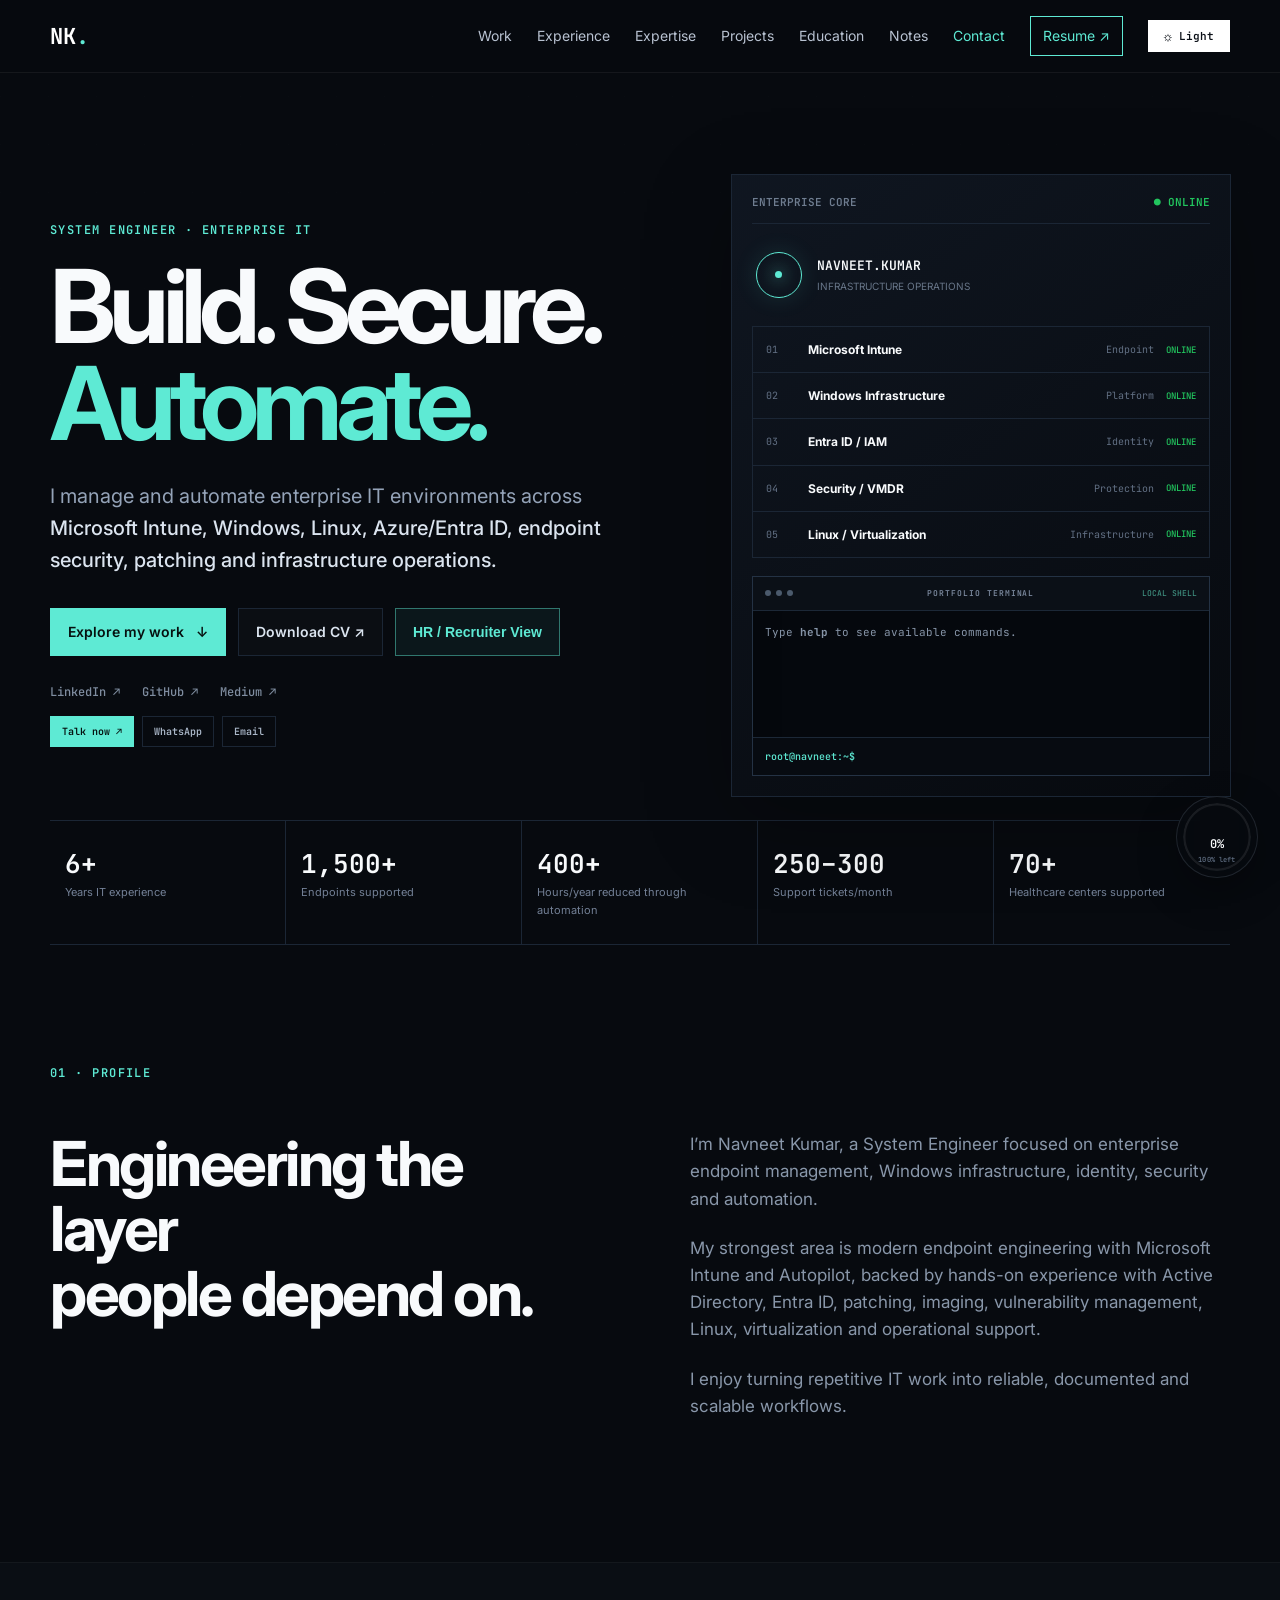
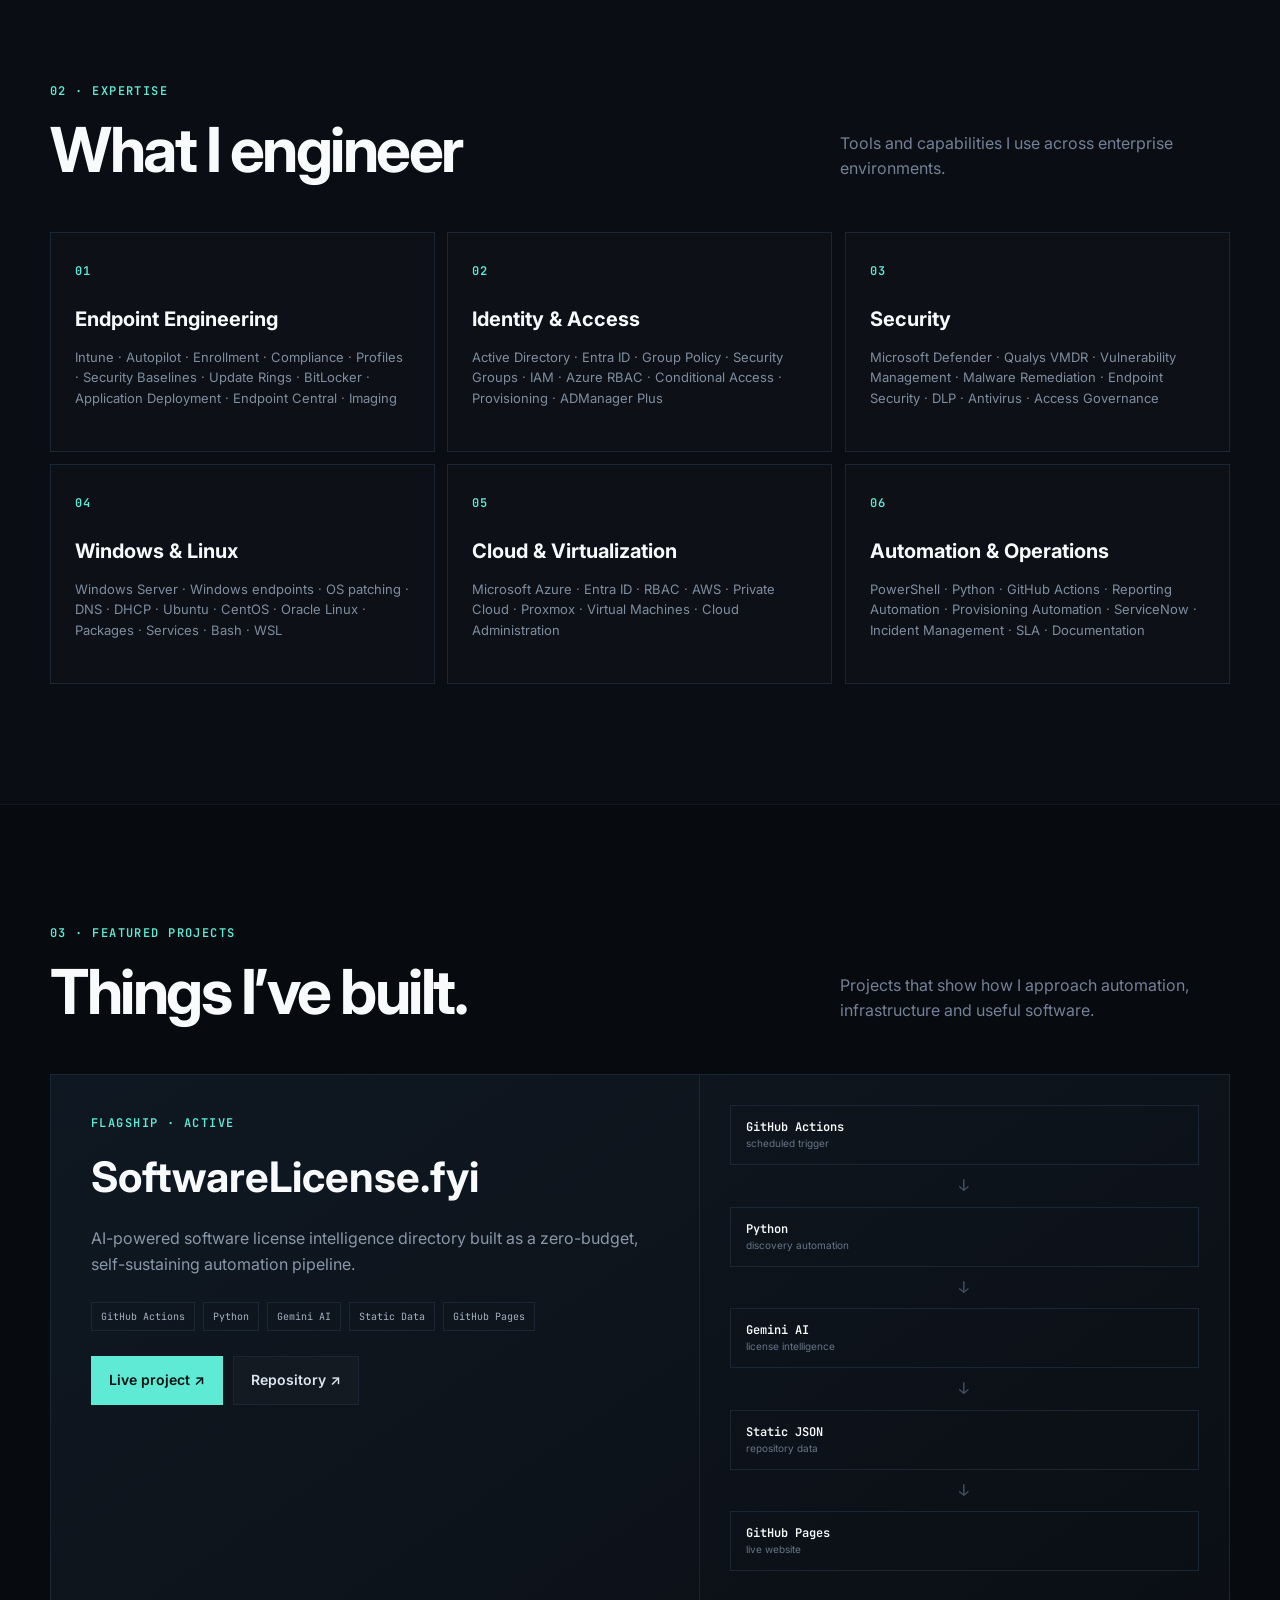
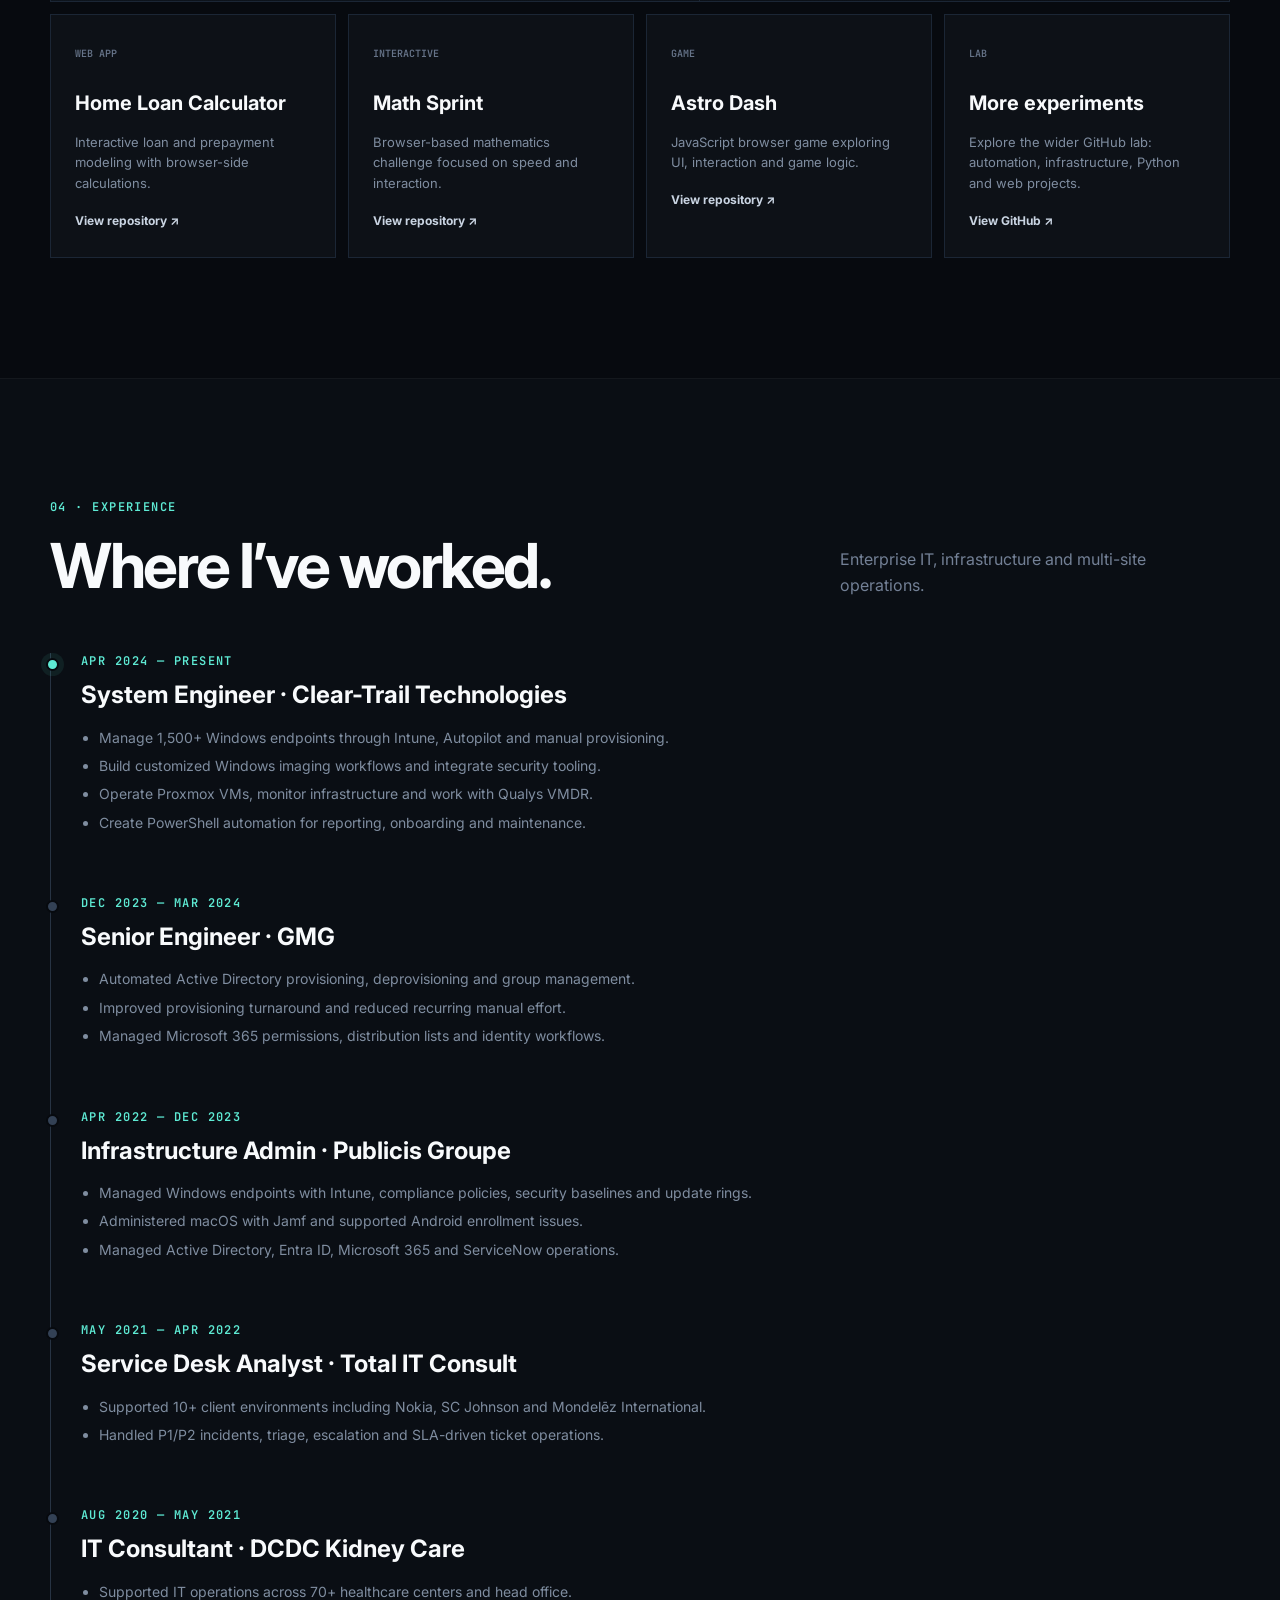
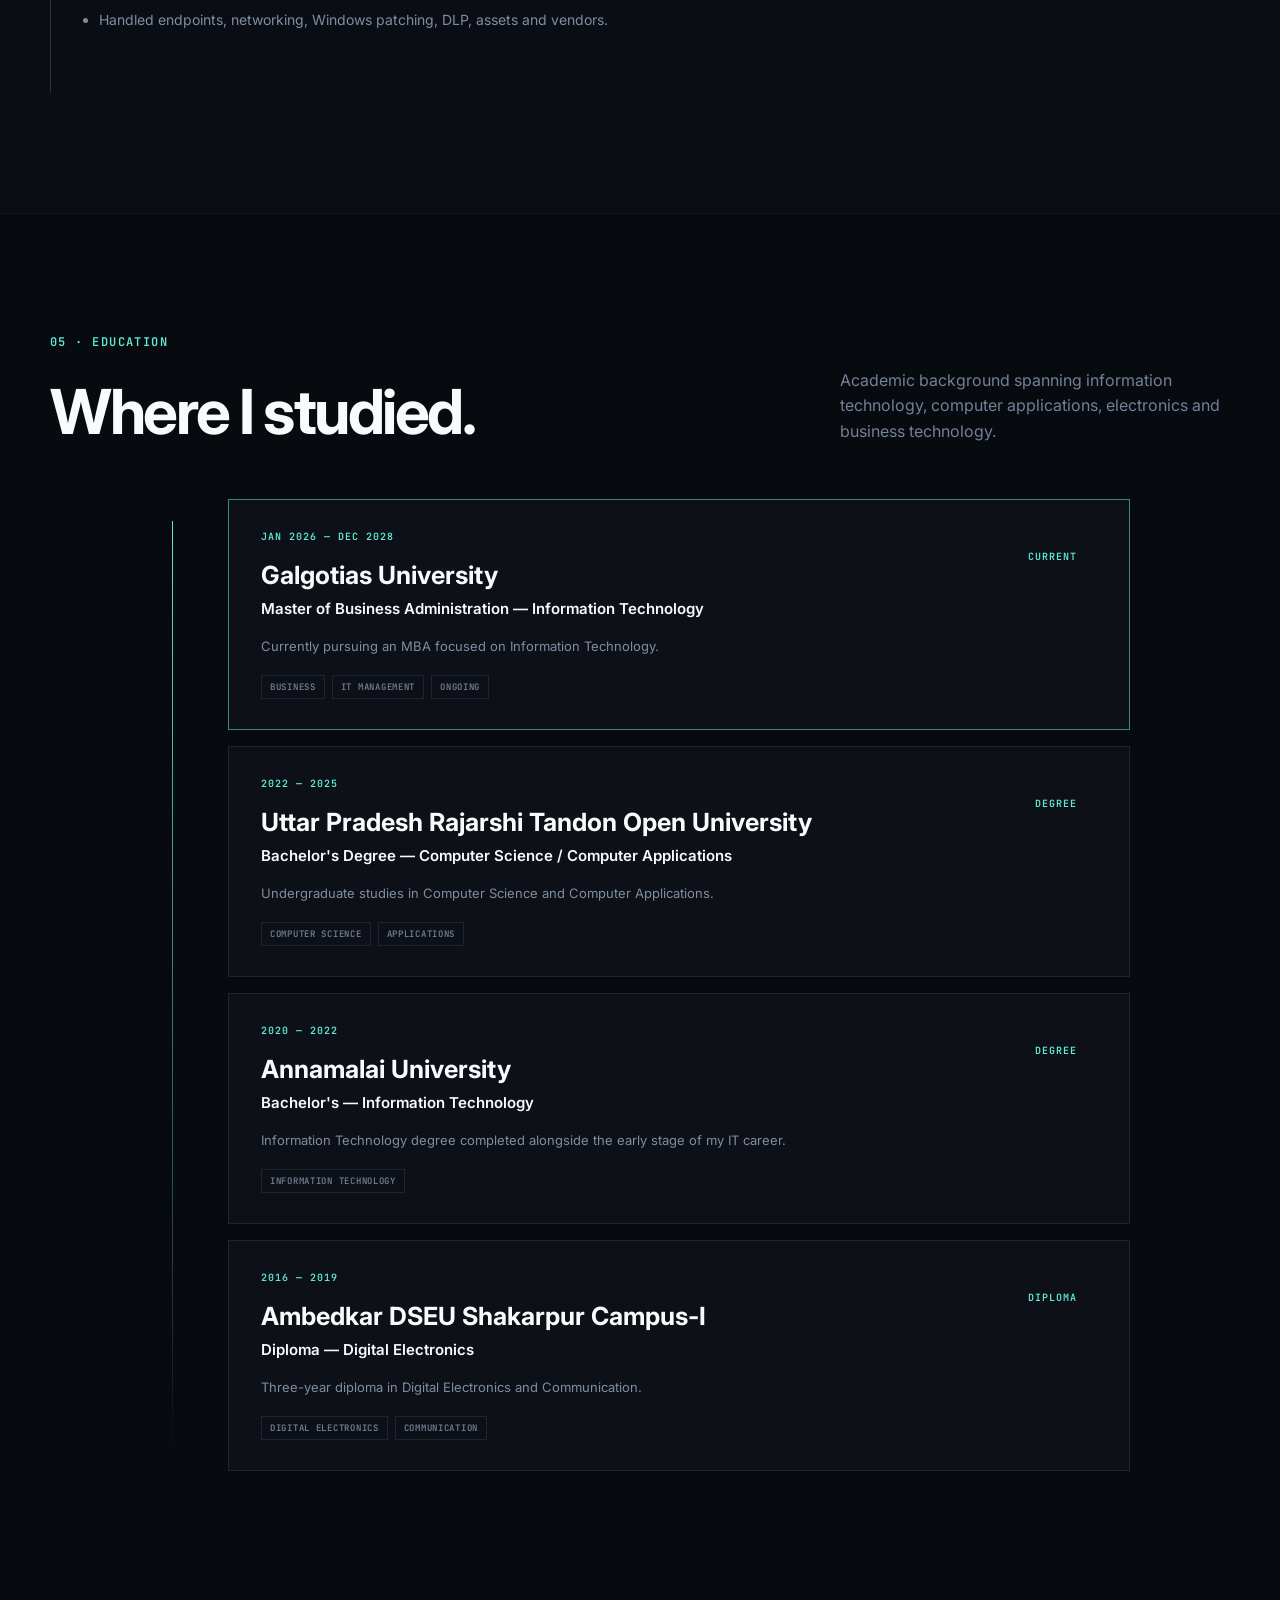
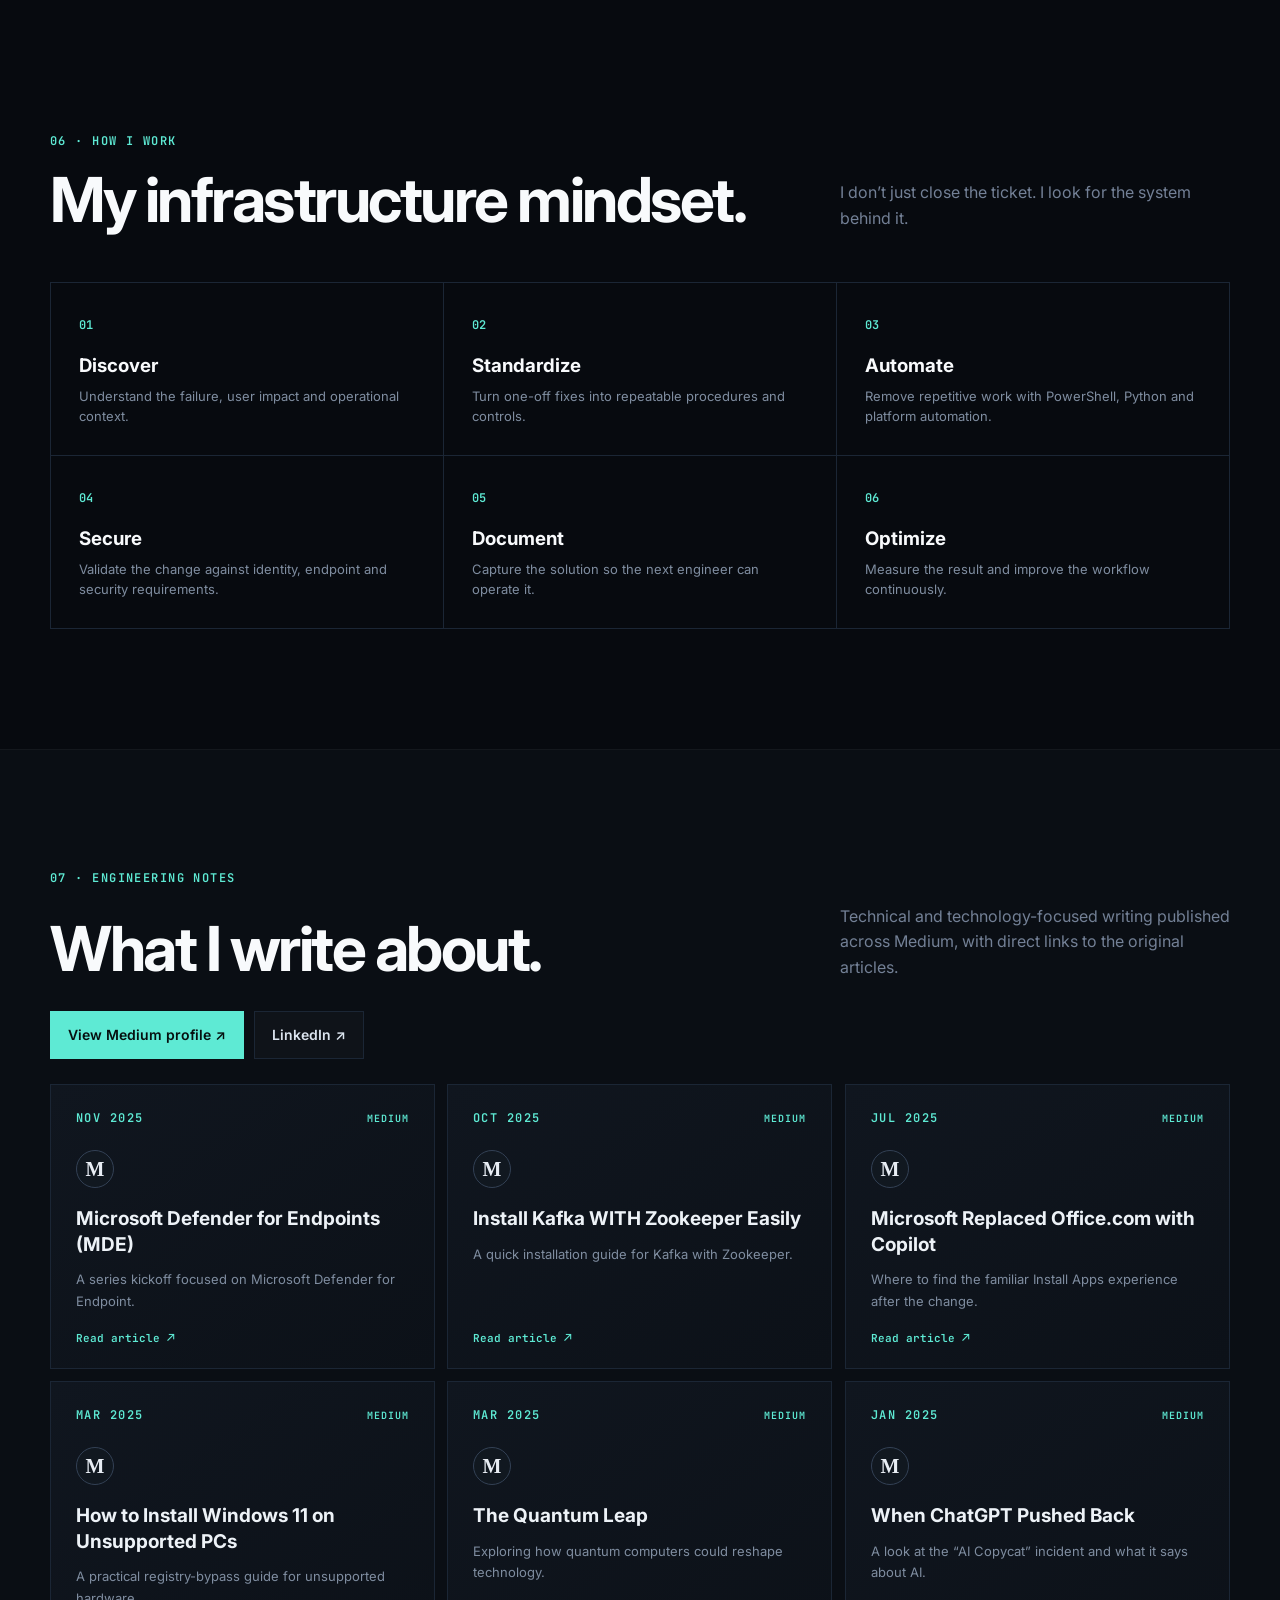
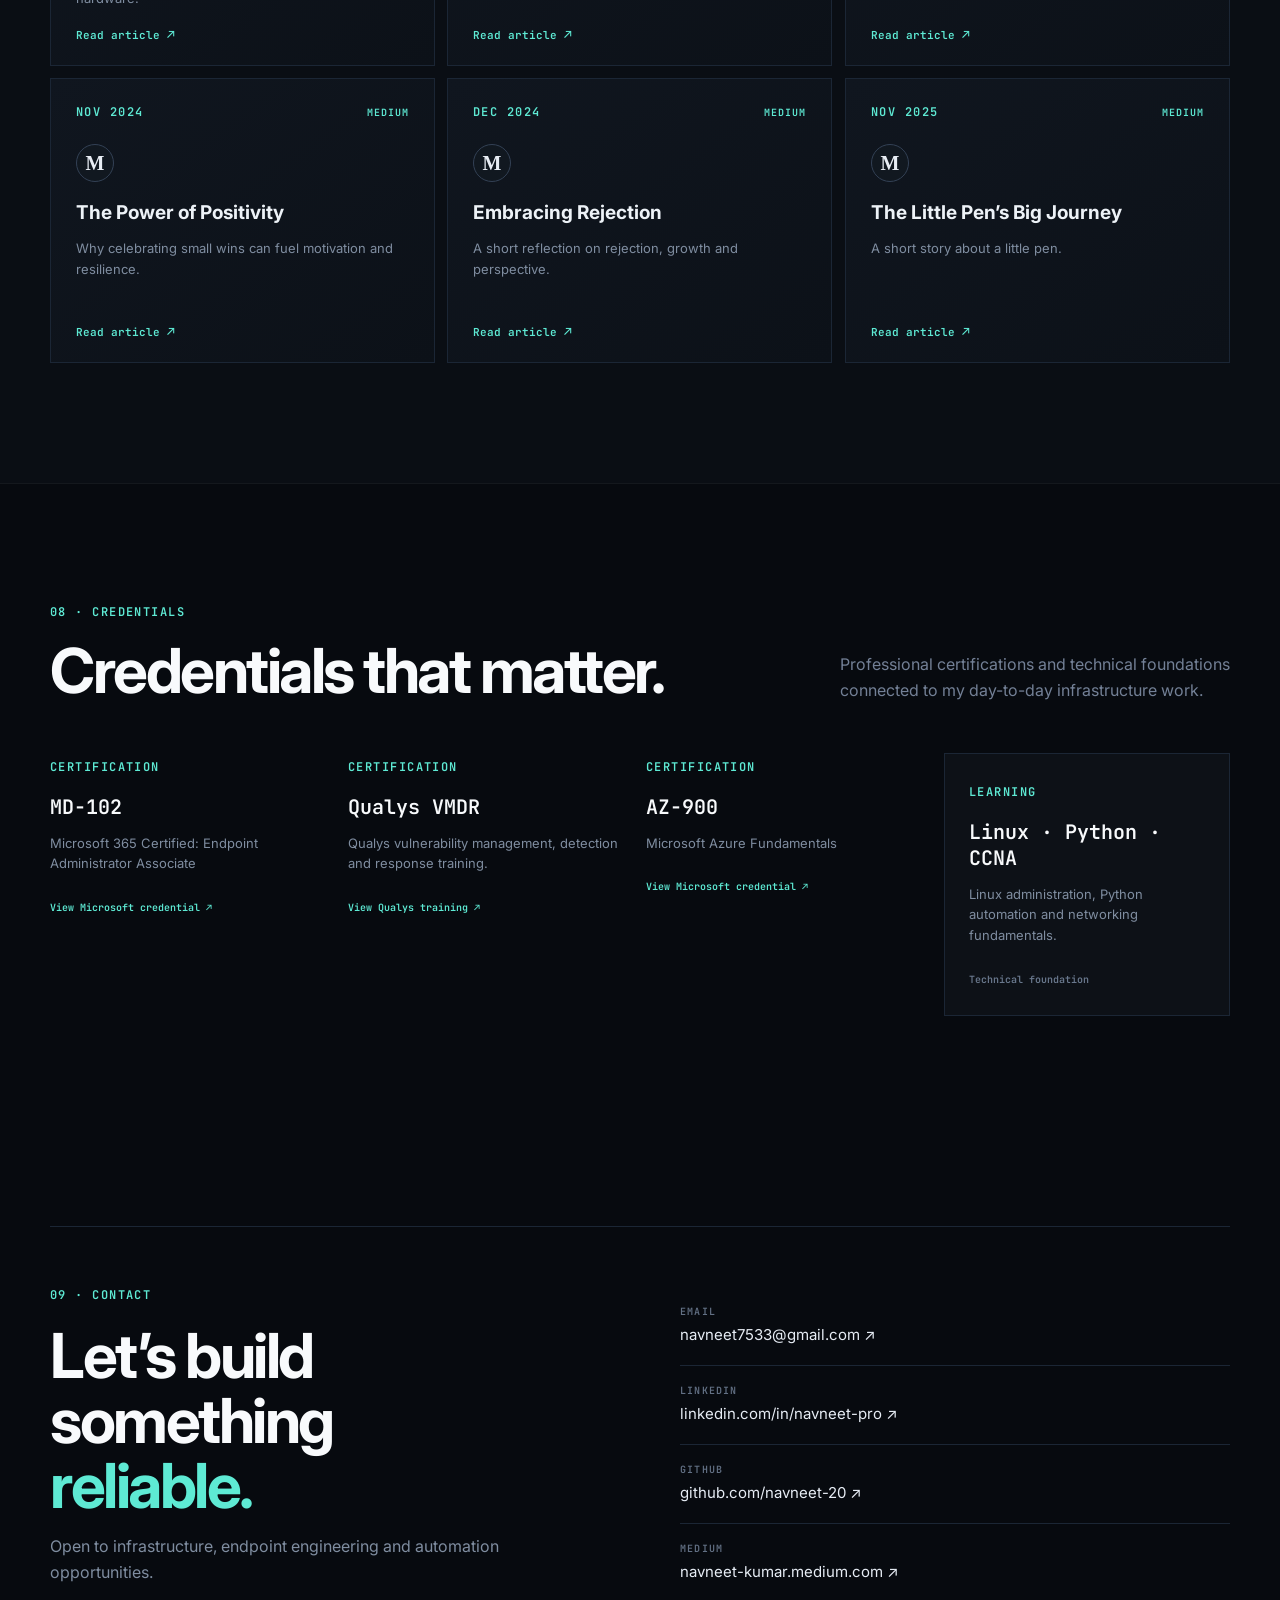
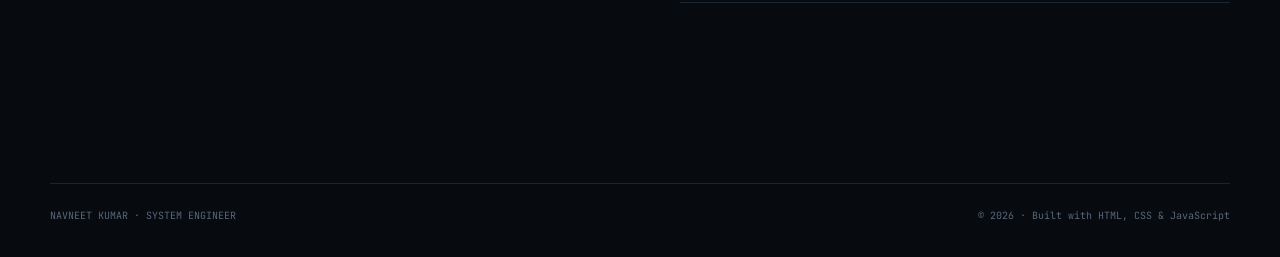
==== commit ac5d02a2: "Add files via upload" ====
--- a/index.html
+++ b/index.html
@@ -38,8 +38,8 @@
         <div class="eyebrow"><span class="status-dot"></span> SYSTEM ENGINEER · ENTERPRISE IT</div>
         <h1>Build. Secure.<br><span>Automate.</span></h1>
         <p class="hero-lead">I manage and automate enterprise IT environments across <strong>Microsoft Intune, Windows, Linux, Azure/Entra ID, endpoint security, patching and infrastructure operations.</strong></p>
-        <div class="hero-actions"><a class="btn btn-primary" href="#projects">Explore my work <span>↓</span></a><a class="btn btn-ghost" href="CV.pdf" target="_blank" rel="noopener">Download resume ↗</a></div>
-        <div class="social-row"><a href="https://www.linkedin.com/in/navneet-pro/" target="_blank" rel="noopener">LinkedIn ↗</a><a href="https://github.com/navneet-20" target="_blank" rel="noopener">GitHub ↗</a><a href="mailto:navneet7533@gmail.com">Email ↗</a></div>
+        <div class="hero-actions"><a class="btn btn-primary" href="#projects">Explore my work <span>↓</span></a><a class="btn btn-ghost" href="CV.pdf" target="_blank" rel="noopener">Download CV ↗</a><button class="btn btn-recruiter" id="recruiter-open" type="button">HR / Recruiter View</button></div>
+        <div class="social-row"><a href="https://www.linkedin.com/in/navneet-pro/" target="_blank" rel="noopener">LinkedIn ↗</a><a href="https://github.com/navneet-20" target="_blank" rel="noopener">GitHub ↗</a><a href="https://navneet-kumar.medium.com/" target="_blank" rel="noopener">Medium ↗</a></div><div class="quick-contact"><a class="quick-talk" href="mailto:navneet7533@gmail.com?subject=Talk%20with%20Navneet">Talk now ↗</a><a href="https://wa.me/917533002838?text=Hi%20Navneet%2C%20I%20visited%20your%20portfolio%20and%20would%20like%20to%20connect." target="_blank" rel="noopener">WhatsApp</a><a href="mailto:navneet7533@gmail.com">Email</a></div>
       </div>
       <div class="system-card reveal delay-1" aria-label="System status overview">
         <div class="card-top"><span>ENTERPRISE CORE</span><span class="online">● ONLINE</span></div>
@@ -235,7 +235,22 @@
     </section>
 
     <section class="contact section" id="contact"><div class="container contact-box"><div><div class="section-label">09 · CONTACT</div><h2>Let’s build something<br><span>reliable.</span></h2><p>Open to infrastructure, endpoint engineering and automation opportunities.</p></div><div class="contact-links"><a href="mailto:navneet7533@gmail.com"><small>EMAIL</small>navneet7533@gmail.com ↗</a><a href="https://www.linkedin.com/in/navneet-pro/" target="_blank" rel="noopener"><small>LINKEDIN</small>linkedin.com/in/navneet-pro ↗</a><a href="https://github.com/navneet-20" target="_blank" rel="noopener"><small>GITHUB</small>github.com/navneet-20 ↗</a><a href="https://navneet-kumar.medium.com/" target="_blank" rel="noopener"><small>MEDIUM</small>navneet-kumar.medium.com ↗</a></div></div></section>
-  </main>
+  
+    <div class="recruiter-modal" id="recruiter-modal" aria-hidden="true">
+      <div class="recruiter-backdrop" data-recruiter-close></div>
+      <section class="recruiter-panel" role="dialog" aria-modal="true" aria-labelledby="recruiter-title">
+        <button class="recruiter-close" id="recruiter-close" type="button" aria-label="Close recruiter view">×</button>
+        <div class="recruiter-kicker">RECRUITER MODE · QUICK PROFILE</div>
+        <div class="recruiter-head"><div><h2 id="recruiter-title">Navneet Kumar</h2><p>System Engineer · Endpoint · Infrastructure · Automation</p></div><span class="recruiter-status">● AVAILABLE TO CONNECT</span></div>
+        <div class="recruiter-metrics"><div><strong>6+</strong><span>Years experience</span></div><div><strong>1,500+</strong><span>Endpoints</span></div><div><strong>400+</strong><span>Hours/year automated</span></div></div>
+        <div class="recruiter-grid">
+          <div><span>CORE EXPERTISE</span><p>Intune · Autopilot · Windows · Entra ID · Active Directory · PowerShell · Azure · Endpoint Security · Linux · Automation</p></div>
+          <div><span>PROFILE</span><p>Enterprise endpoint and infrastructure engineer focused on reliable operations, security, automation and scalable IT workflows.</p></div>
+        </div>
+        <div class="recruiter-actions"><a class="btn btn-primary" href="CV.pdf" target="_blank" rel="noopener">Download CV ↗</a><a class="btn btn-talk" href="mailto:navneet7533@gmail.com?subject=Talk%20with%20Navneet">Talk now ↗</a><a class="btn btn-whatsapp" href="https://wa.me/917533002838?text=Hi%20Navneet%2C%20I%20visited%20your%20portfolio%20and%20would%20like%20to%20connect." target="_blank" rel="noopener">WhatsApp ↗</a><a class="btn btn-ghost" href="mailto:navneet7533@gmail.com">Email ↗</a></div>
+      </section>
+    </div>
+</main>
   <footer class="footer container"><span>NAVNEET KUMAR · SYSTEM ENGINEER</span><span>© <span id="year">2026</span> · Built with HTML, CSS & JavaScript</span></footer>
 </body>
 </html>
--- a/css/style.css
+++ b/css/style.css
@@ -609,3 +609,36 @@
     font-size:7px;
   }
 }
+
+/* Recruiter mode + quick contact */
+.btn-recruiter{cursor:pointer;background:rgba(94,234,212,.06);color:var(--accent);border-color:rgba(94,234,212,.45)}
+.quick-contact{display:flex;gap:8px;flex-wrap:wrap;margin-top:16px}
+.quick-contact a{font:600 10px 'JetBrains Mono',monospace;text-decoration:none;color:#aab7c8;border:1px solid var(--border);padding:8px 11px}
+.quick-contact .quick-talk{color:#06100f;background:var(--accent);border-color:var(--accent)}
+.recruiter-modal{position:fixed;inset:0;z-index:100;display:none;align-items:center;justify-content:center;padding:20px}
+.recruiter-modal.open{display:flex}
+.recruiter-backdrop{position:absolute;inset:0;background:rgba(0,0,0,.72);backdrop-filter:blur(8px)}
+.recruiter-panel{position:relative;width:min(760px,100%);max-height:90vh;overflow:auto;background:linear-gradient(145deg,#101722,#080c12);border:1px solid #304052;box-shadow:0 30px 100px rgba(0,0,0,.55);padding:34px}
+.recruiter-close{position:absolute;right:16px;top:12px;border:0;background:transparent;color:#8d9bad;font-size:28px;cursor:pointer}
+.recruiter-kicker{font:600 10px 'JetBrains Mono',monospace;letter-spacing:.14em;color:var(--accent);margin-bottom:18px}
+.recruiter-head{display:flex;justify-content:space-between;gap:20px;align-items:start;border-bottom:1px solid var(--border);padding-bottom:22px}
+.recruiter-head h2{font-size:38px;line-height:1;margin:0 0 8px;letter-spacing:-.04em}
+.recruiter-head p{color:#7f8da0;margin:0;font-size:13px}
+.recruiter-status{font:600 9px 'JetBrains Mono',monospace;color:var(--green);white-space:nowrap;padding-top:8px}
+.recruiter-metrics{display:grid;grid-template-columns:repeat(3,1fr);border-bottom:1px solid var(--border)}
+.recruiter-metrics div{padding:20px;border-right:1px solid var(--border)}
+.recruiter-metrics div:last-child{border:0}
+.recruiter-metrics strong,.recruiter-metrics span{display:block}
+.recruiter-metrics strong{font:600 25px 'JetBrains Mono',monospace}
+.recruiter-metrics span{font-size:10px;color:#718095;margin-top:4px}
+.recruiter-grid{display:grid;grid-template-columns:1fr 1fr;gap:12px;margin:20px 0}
+.recruiter-grid>div{border:1px solid var(--border);padding:20px;background:rgba(255,255,255,.015)}
+.recruiter-grid span{font:600 10px 'JetBrains Mono',monospace;color:#667489;letter-spacing:.12em}
+.recruiter-grid p{font-size:13px;color:#8997aa;margin:12px 0 0}
+.recruiter-actions{display:flex;gap:9px;flex-wrap:wrap}
+.btn-talk{background:#e2e8f0;color:#0b1118;border-color:#e2e8f0}
+.btn-whatsapp{background:#25d366;color:#06100a;border-color:#25d366}
+html[data-theme="light"] .recruiter-panel{background:#fff;border-color:#cbd6e2}
+html[data-theme="light"] .recruiter-head p,html[data-theme="light"] .recruiter-grid p{color:#5f6d7e}
+html[data-theme="light"] .recruiter-grid>div{background:#f8fafc}
+@media(max-width:600px){.hero-actions .btn-recruiter{width:100%;justify-content:center}.recruiter-panel{padding:25px}.recruiter-head{display:block}.recruiter-status{display:block;margin-top:12px}.recruiter-metrics{grid-template-columns:1fr}.recruiter-metrics div{border-right:0;border-bottom:1px solid var(--border)}.recruiter-grid{grid-template-columns:1fr}.recruiter-actions .btn{width:100%;justify-content:center}.quick-contact{width:100%}.quick-contact a{flex:1;text-align:center}}
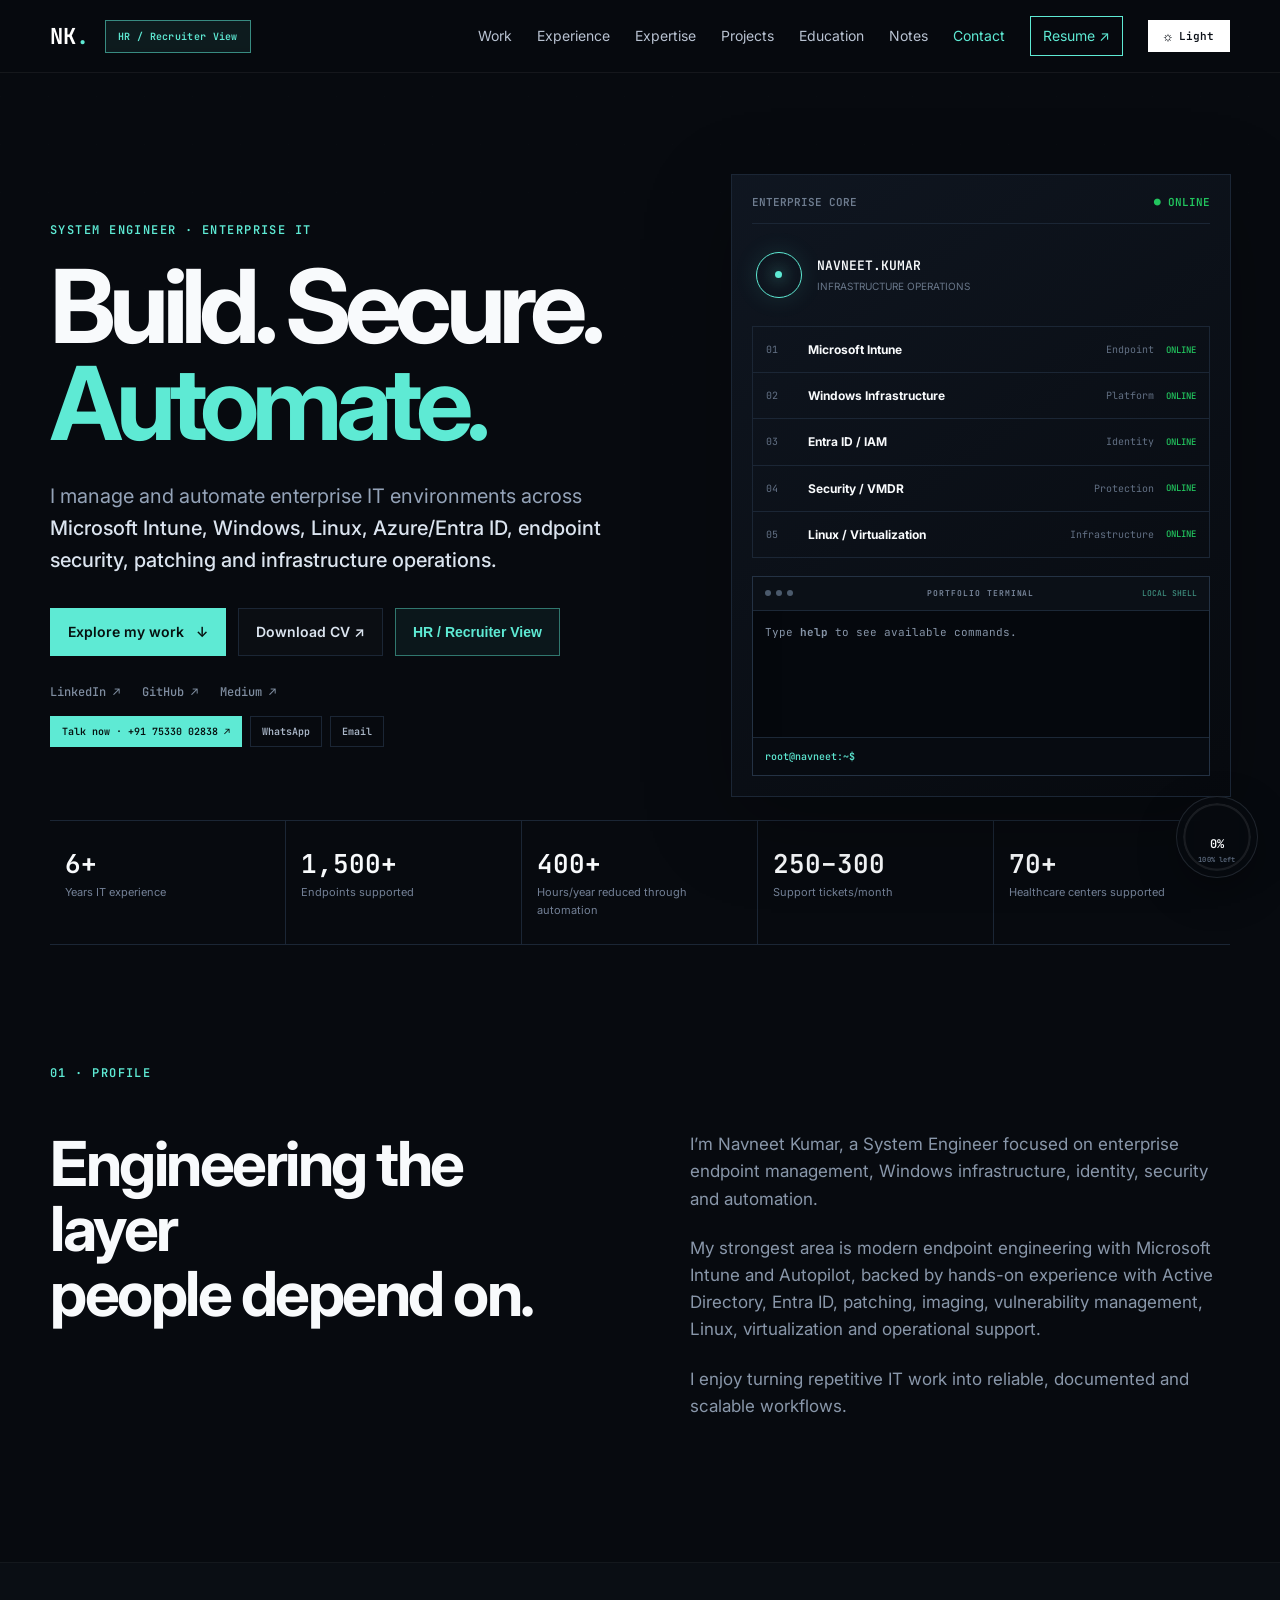
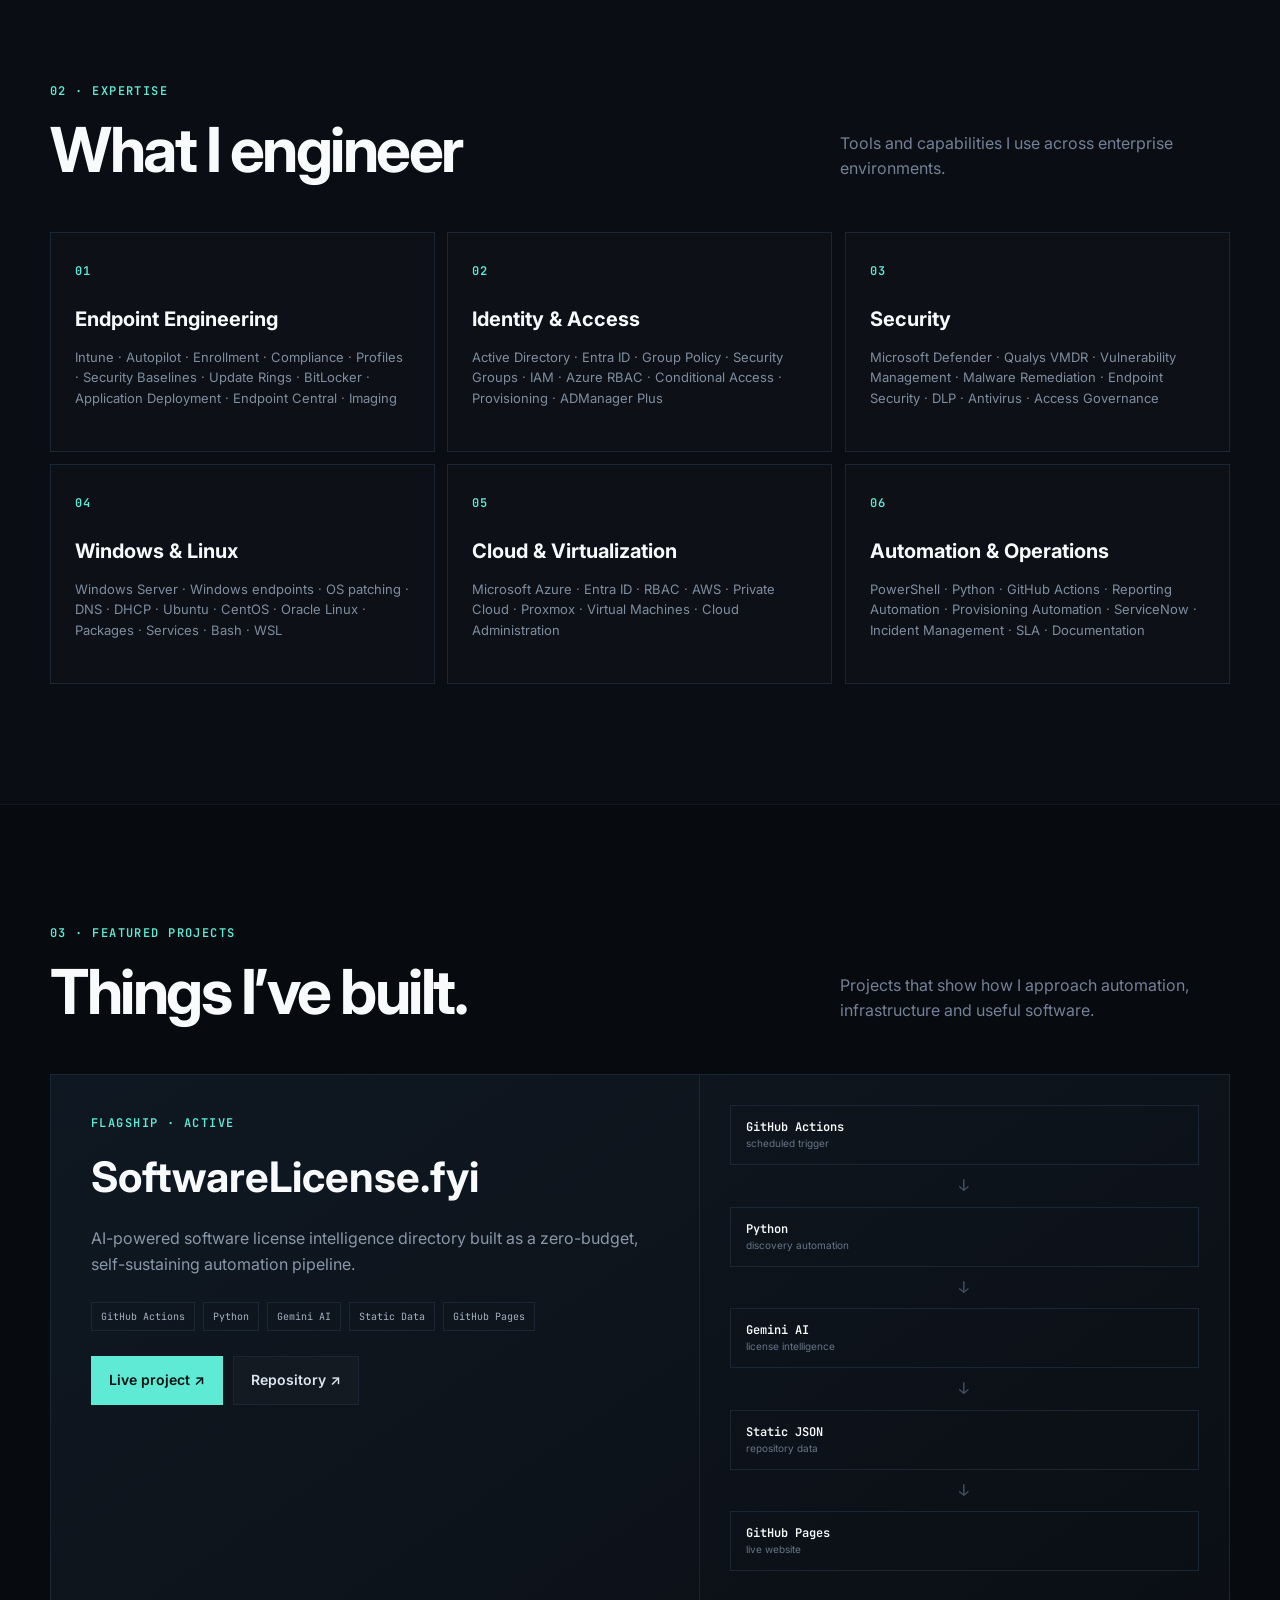
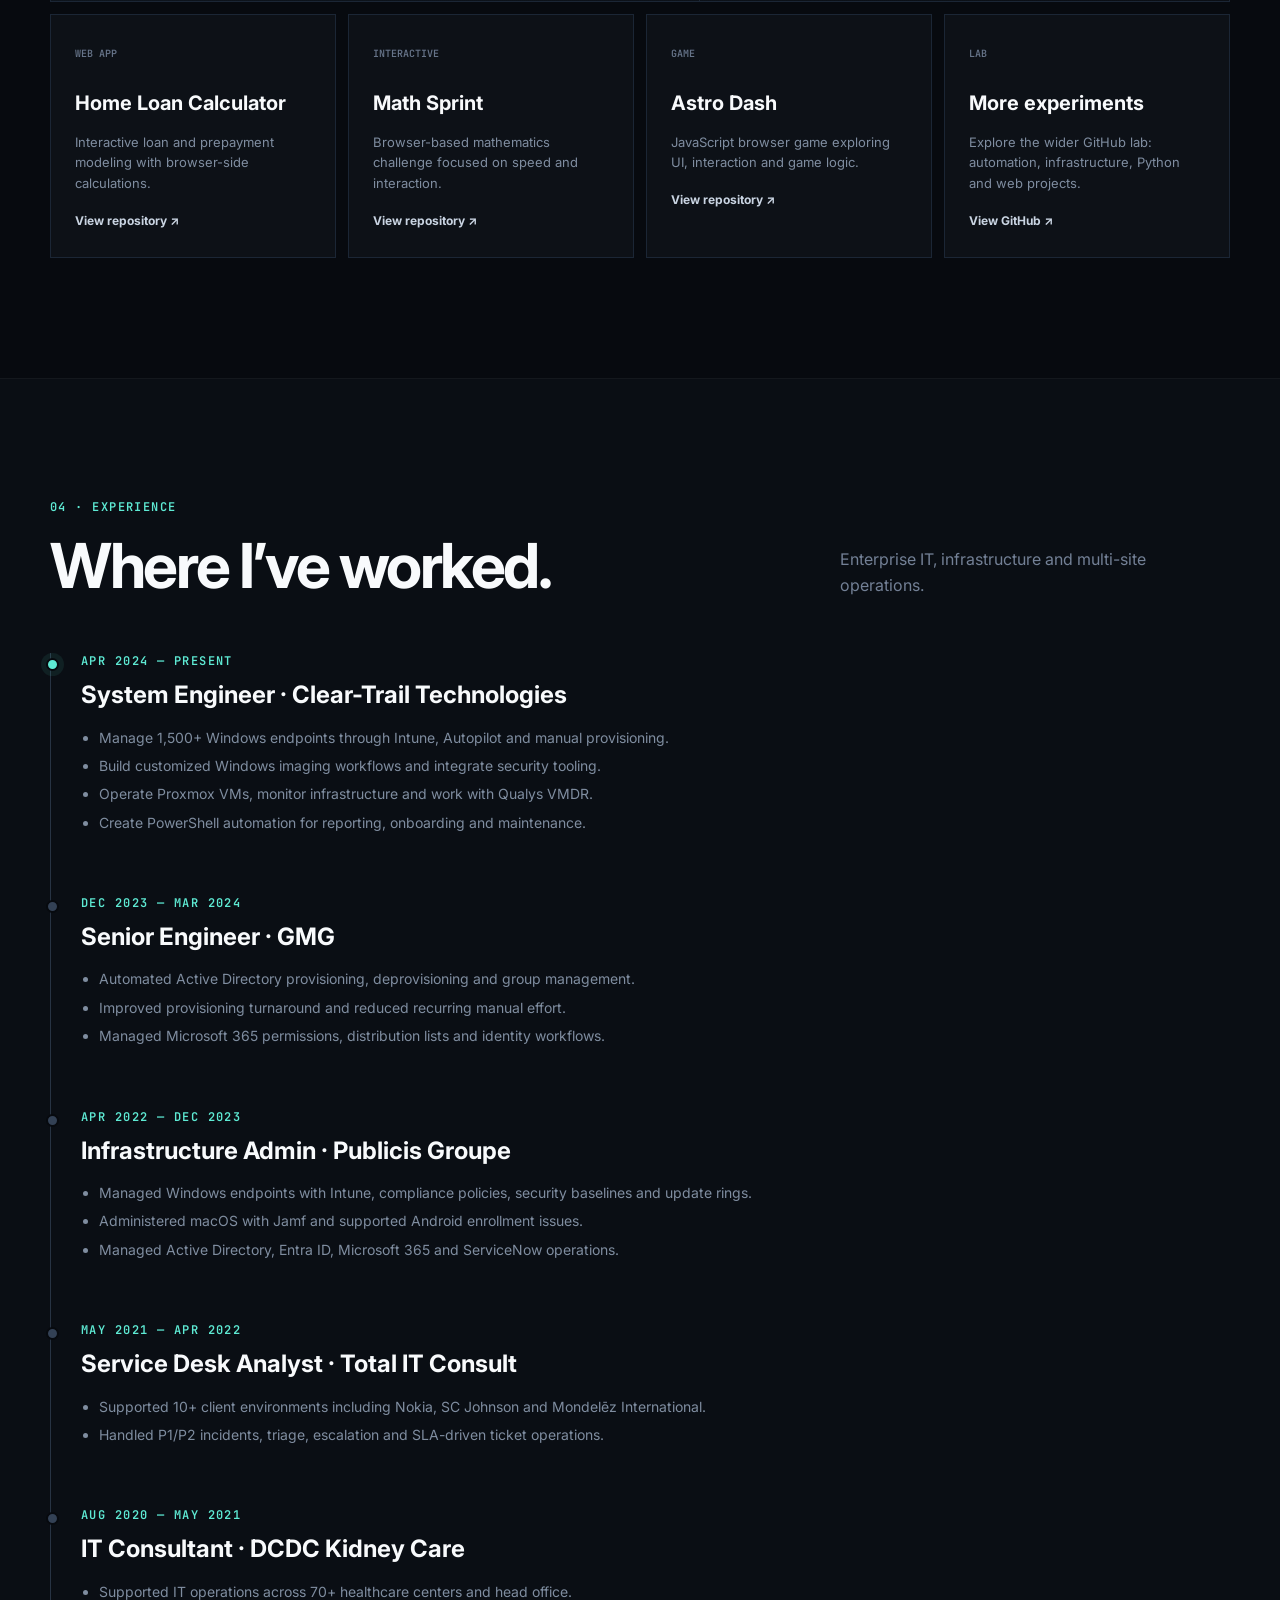
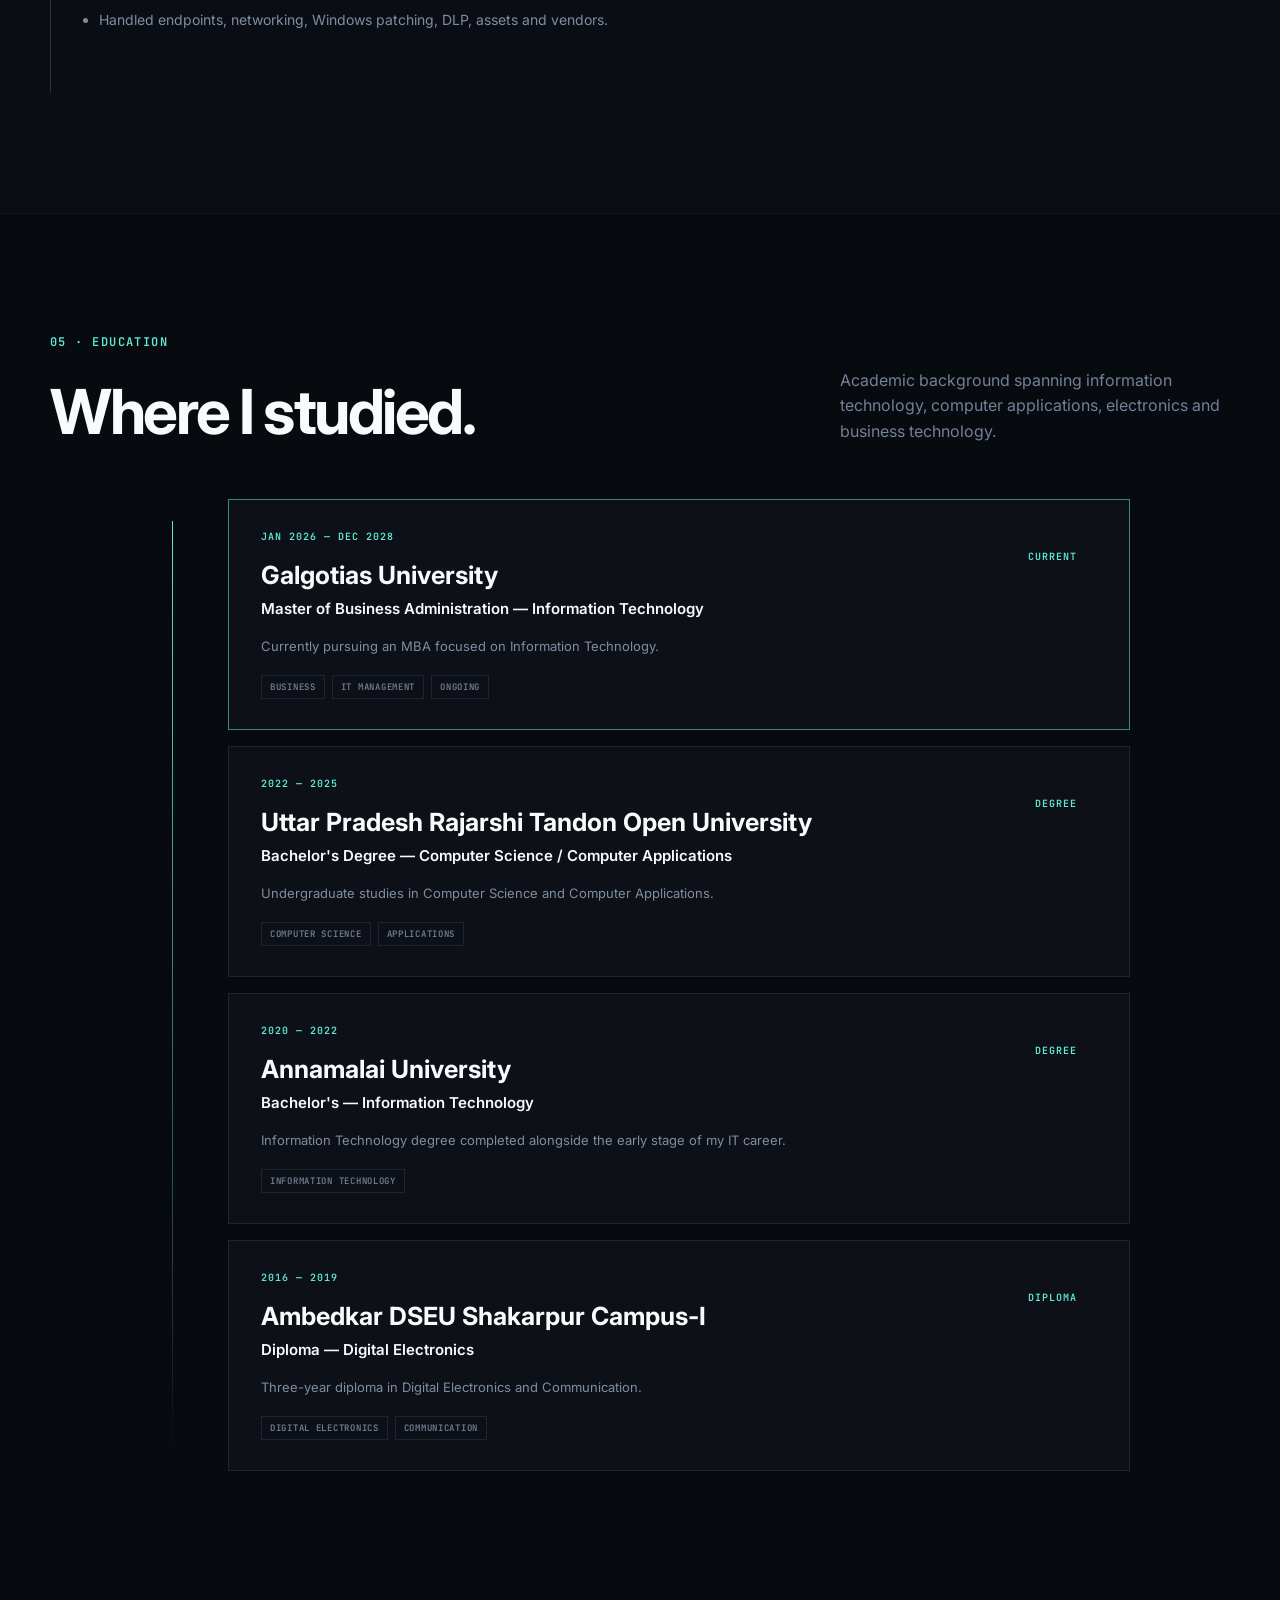
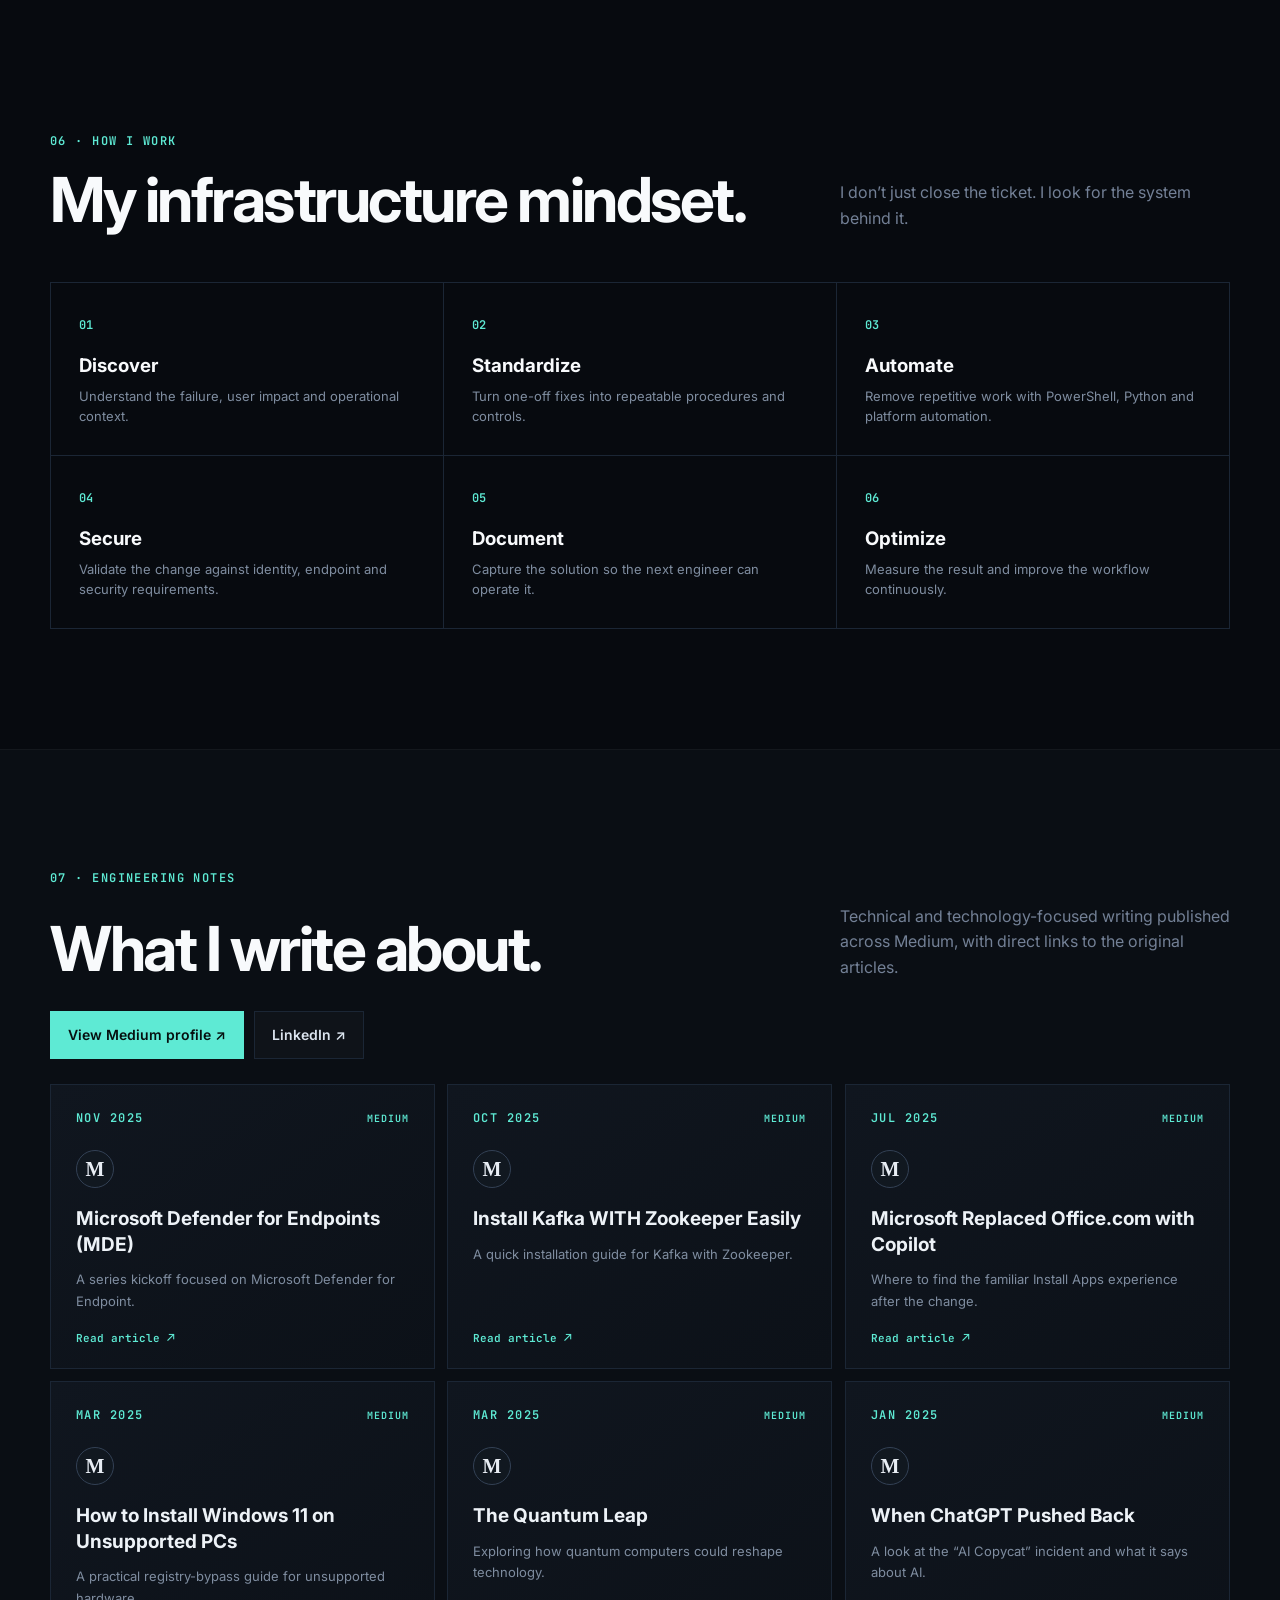
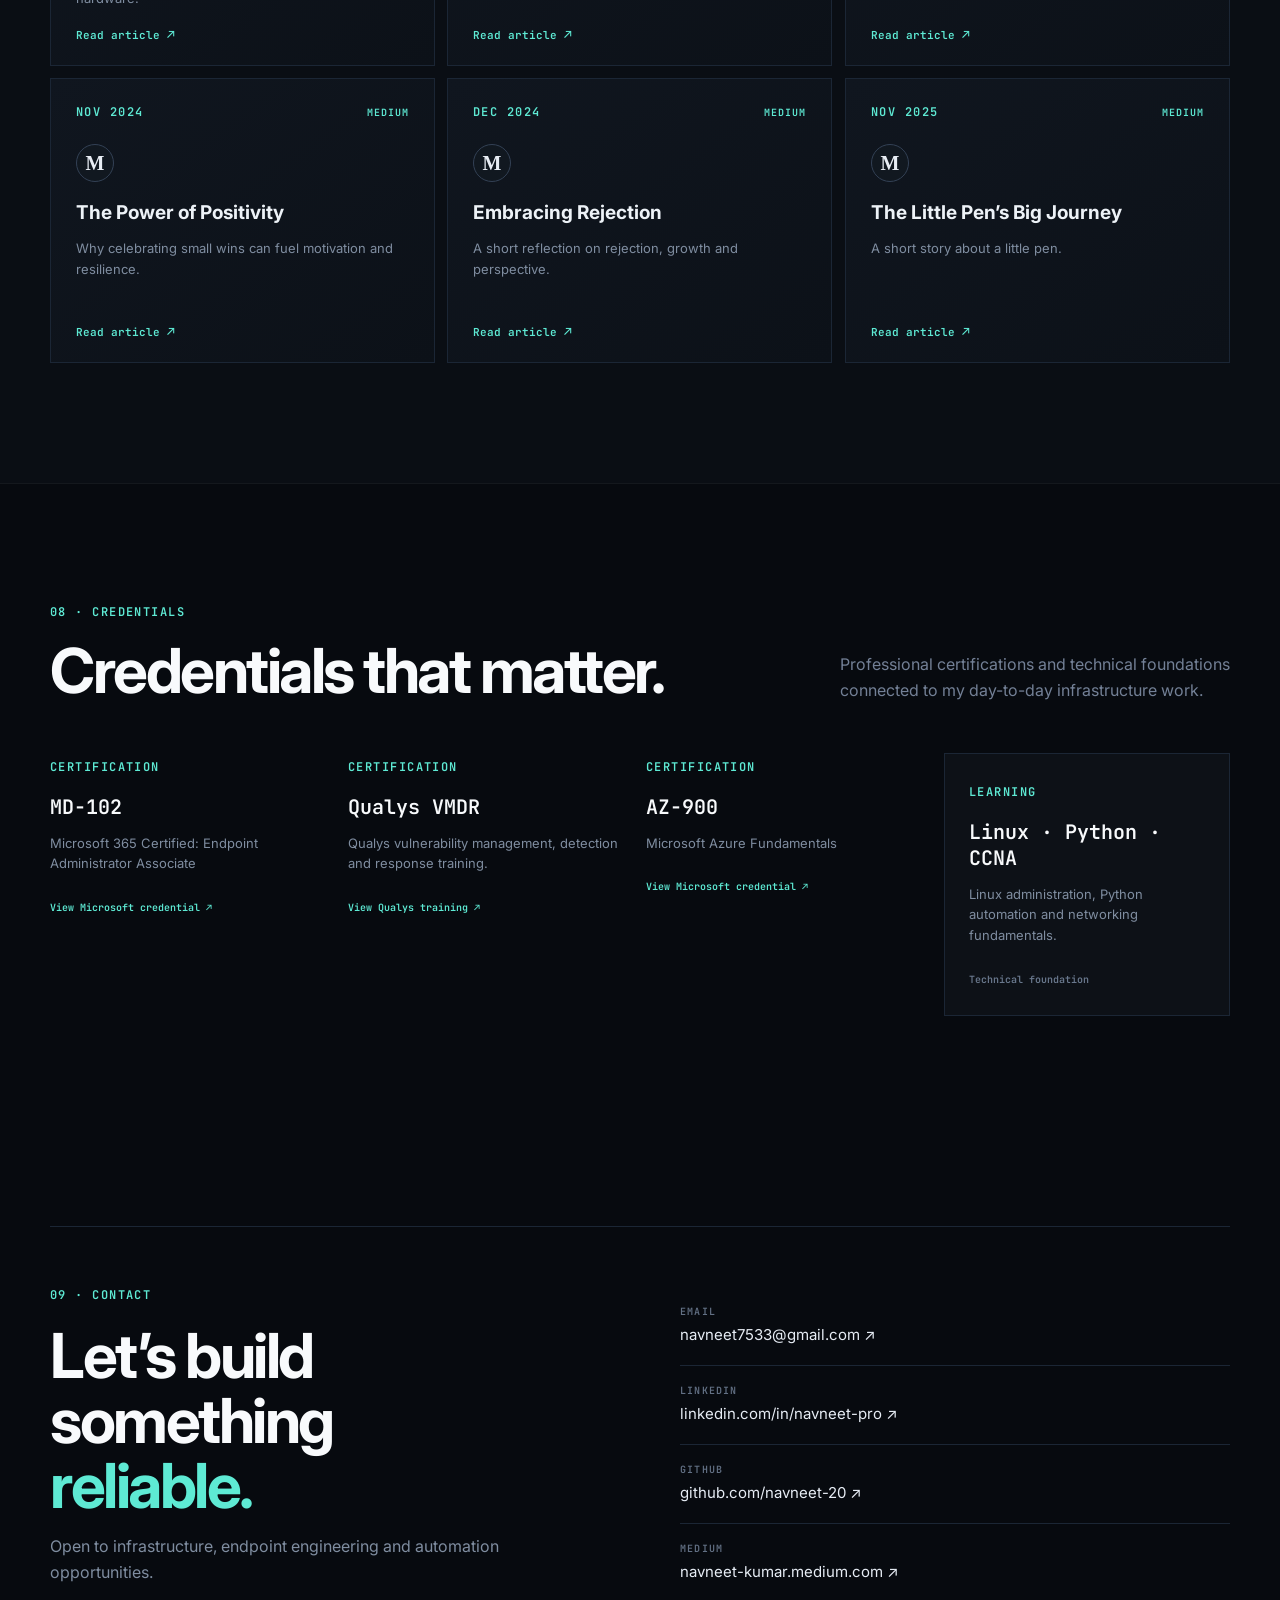
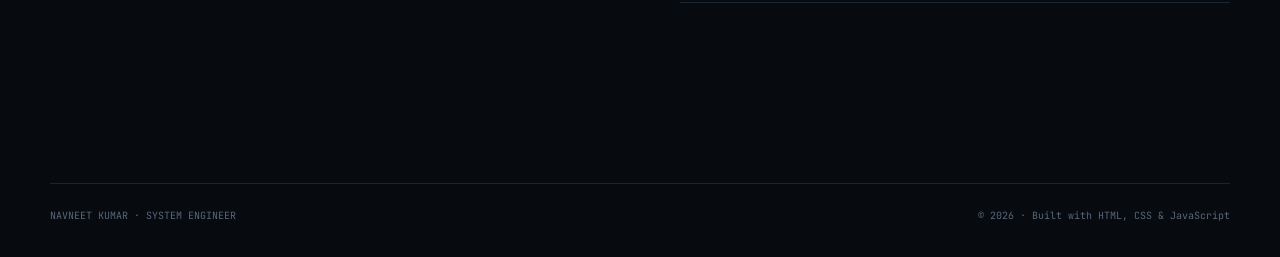
==== commit 96319738: "Add files via upload" ====
--- a/index.html
+++ b/index.html
@@ -23,7 +23,7 @@
   <div class="bg-grid" aria-hidden="true"></div>
   <header class="site-header">
     <nav class="nav container" aria-label="Primary navigation">
-      <a class="brand" href="#top" aria-label="Navneet Kumar home">NK<span>.</span></a>
+      <div class="nav-identity"><a class="brand" href="#top" aria-label="Navneet Kumar home">NK<span>.</span></a><button class="nav-recruiter" id="recruiter-nav-open" type="button">HR / Recruiter View</button></div>
       <button class="menu-toggle" aria-expanded="false" aria-controls="nav-links">Menu</button>
       <div id="nav-links" class="nav-links">
         <a href="#work">Work</a><a href="#experience">Experience</a><a href="#skills">Expertise</a><a href="#projects">Projects</a><a href="#education">Education</a><a href="#notes">Notes</a><a href="#contact">Contact</a>
@@ -39,7 +39,7 @@
         <h1>Build. Secure.<br><span>Automate.</span></h1>
         <p class="hero-lead">I manage and automate enterprise IT environments across <strong>Microsoft Intune, Windows, Linux, Azure/Entra ID, endpoint security, patching and infrastructure operations.</strong></p>
         <div class="hero-actions"><a class="btn btn-primary" href="#projects">Explore my work <span>↓</span></a><a class="btn btn-ghost" href="CV.pdf" target="_blank" rel="noopener">Download CV ↗</a><button class="btn btn-recruiter" id="recruiter-open" type="button">HR / Recruiter View</button></div>
-        <div class="social-row"><a href="https://www.linkedin.com/in/navneet-pro/" target="_blank" rel="noopener">LinkedIn ↗</a><a href="https://github.com/navneet-20" target="_blank" rel="noopener">GitHub ↗</a><a href="https://navneet-kumar.medium.com/" target="_blank" rel="noopener">Medium ↗</a></div><div class="quick-contact"><a class="quick-talk" href="mailto:navneet7533@gmail.com?subject=Talk%20with%20Navneet">Talk now ↗</a><a href="https://wa.me/917533002838?text=Hi%20Navneet%2C%20I%20visited%20your%20portfolio%20and%20would%20like%20to%20connect." target="_blank" rel="noopener">WhatsApp</a><a href="mailto:navneet7533@gmail.com">Email</a></div>
+        <div class="social-row"><a href="https://www.linkedin.com/in/navneet-pro/" target="_blank" rel="noopener">LinkedIn ↗</a><a href="https://github.com/navneet-20" target="_blank" rel="noopener">GitHub ↗</a><a href="https://navneet-kumar.medium.com/" target="_blank" rel="noopener">Medium ↗</a></div><div class="quick-contact"><a class="quick-talk" href="tel:+917533002838">Talk now · +91 75330 02838 ↗</a><a href="https://wa.me/917533002838?text=Hi%20Navneet%2C%20I%20visited%20your%20portfolio%20and%20would%20like%20to%20connect." target="_blank" rel="noopener">WhatsApp</a><a href="mailto:navneet7533@gmail.com">Email</a></div>
       </div>
       <div class="system-card reveal delay-1" aria-label="System status overview">
         <div class="card-top"><span>ENTERPRISE CORE</span><span class="online">● ONLINE</span></div>
@@ -247,7 +247,7 @@
           <div><span>CORE EXPERTISE</span><p>Intune · Autopilot · Windows · Entra ID · Active Directory · PowerShell · Azure · Endpoint Security · Linux · Automation</p></div>
           <div><span>PROFILE</span><p>Enterprise endpoint and infrastructure engineer focused on reliable operations, security, automation and scalable IT workflows.</p></div>
         </div>
-        <div class="recruiter-actions"><a class="btn btn-primary" href="CV.pdf" target="_blank" rel="noopener">Download CV ↗</a><a class="btn btn-talk" href="mailto:navneet7533@gmail.com?subject=Talk%20with%20Navneet">Talk now ↗</a><a class="btn btn-whatsapp" href="https://wa.me/917533002838?text=Hi%20Navneet%2C%20I%20visited%20your%20portfolio%20and%20would%20like%20to%20connect." target="_blank" rel="noopener">WhatsApp ↗</a><a class="btn btn-ghost" href="mailto:navneet7533@gmail.com">Email ↗</a></div>
+        <div class="recruiter-actions"><a class="btn btn-primary" href="CV.pdf" target="_blank" rel="noopener">Download CV ↗</a><a class="btn btn-talk" href="tel:+917533002838">Talk now · +91 75330 02838 ↗</a><a class="btn btn-whatsapp" href="https://wa.me/917533002838?text=Hi%20Navneet%2C%20I%20visited%20your%20portfolio%20and%20would%20like%20to%20connect." target="_blank" rel="noopener">WhatsApp ↗</a><a class="btn btn-ghost" href="mailto:navneet7533@gmail.com">Email ↗</a></div>
       </section>
     </div>
 </main>
--- a/css/style.css
+++ b/css/style.css
@@ -642,3 +642,12 @@
 html[data-theme="light"] .recruiter-head p,html[data-theme="light"] .recruiter-grid p{color:#5f6d7e}
 html[data-theme="light"] .recruiter-grid>div{background:#f8fafc}
 @media(max-width:600px){.hero-actions .btn-recruiter{width:100%;justify-content:center}.recruiter-panel{padding:25px}.recruiter-head{display:block}.recruiter-status{display:block;margin-top:12px}.recruiter-metrics{grid-template-columns:1fr}.recruiter-metrics div{border-right:0;border-bottom:1px solid var(--border)}.recruiter-grid{grid-template-columns:1fr}.recruiter-actions .btn{width:100%;justify-content:center}.quick-contact{width:100%}.quick-contact a{flex:1;text-align:center}}
+
+
+/* V5.1 recruiter header + terminal command styling */
+.nav-identity{display:flex;align-items:center;gap:16px}
+.nav-recruiter{border:1px solid rgba(94,234,212,.55);background:rgba(94,234,212,.08);color:var(--accent);padding:9px 12px;font:600 10px 'JetBrains Mono',monospace;letter-spacing:.03em;cursor:pointer;white-space:nowrap}
+.nav-recruiter:hover{background:var(--accent);color:#06100f}
+.terminal-accent{color:var(--accent)}
+@media(max-width:900px){.nav-identity{gap:10px}.nav-recruiter{font-size:9px;padding:7px 9px}.nav-identity .brand{font-size:20px}}
+@media(max-width:600px){.nav-identity{gap:8px}.nav-recruiter{display:none}}
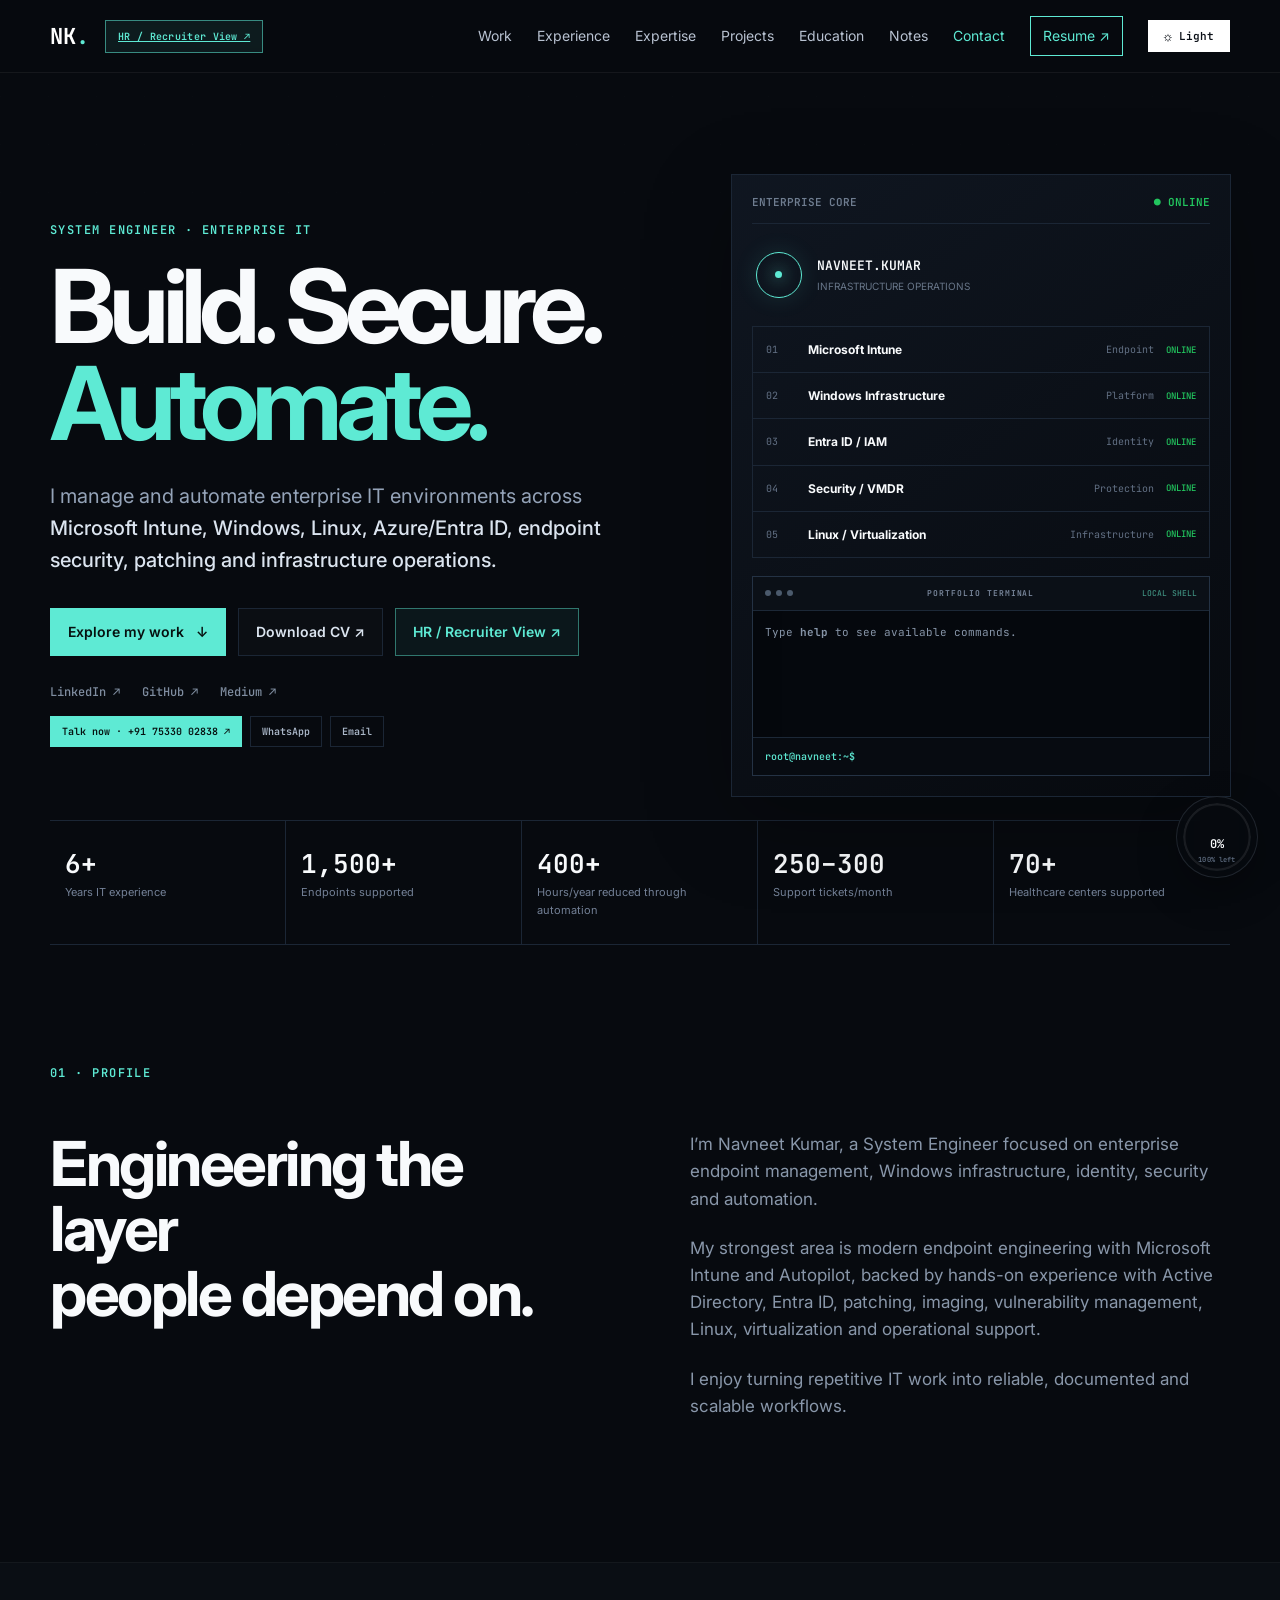
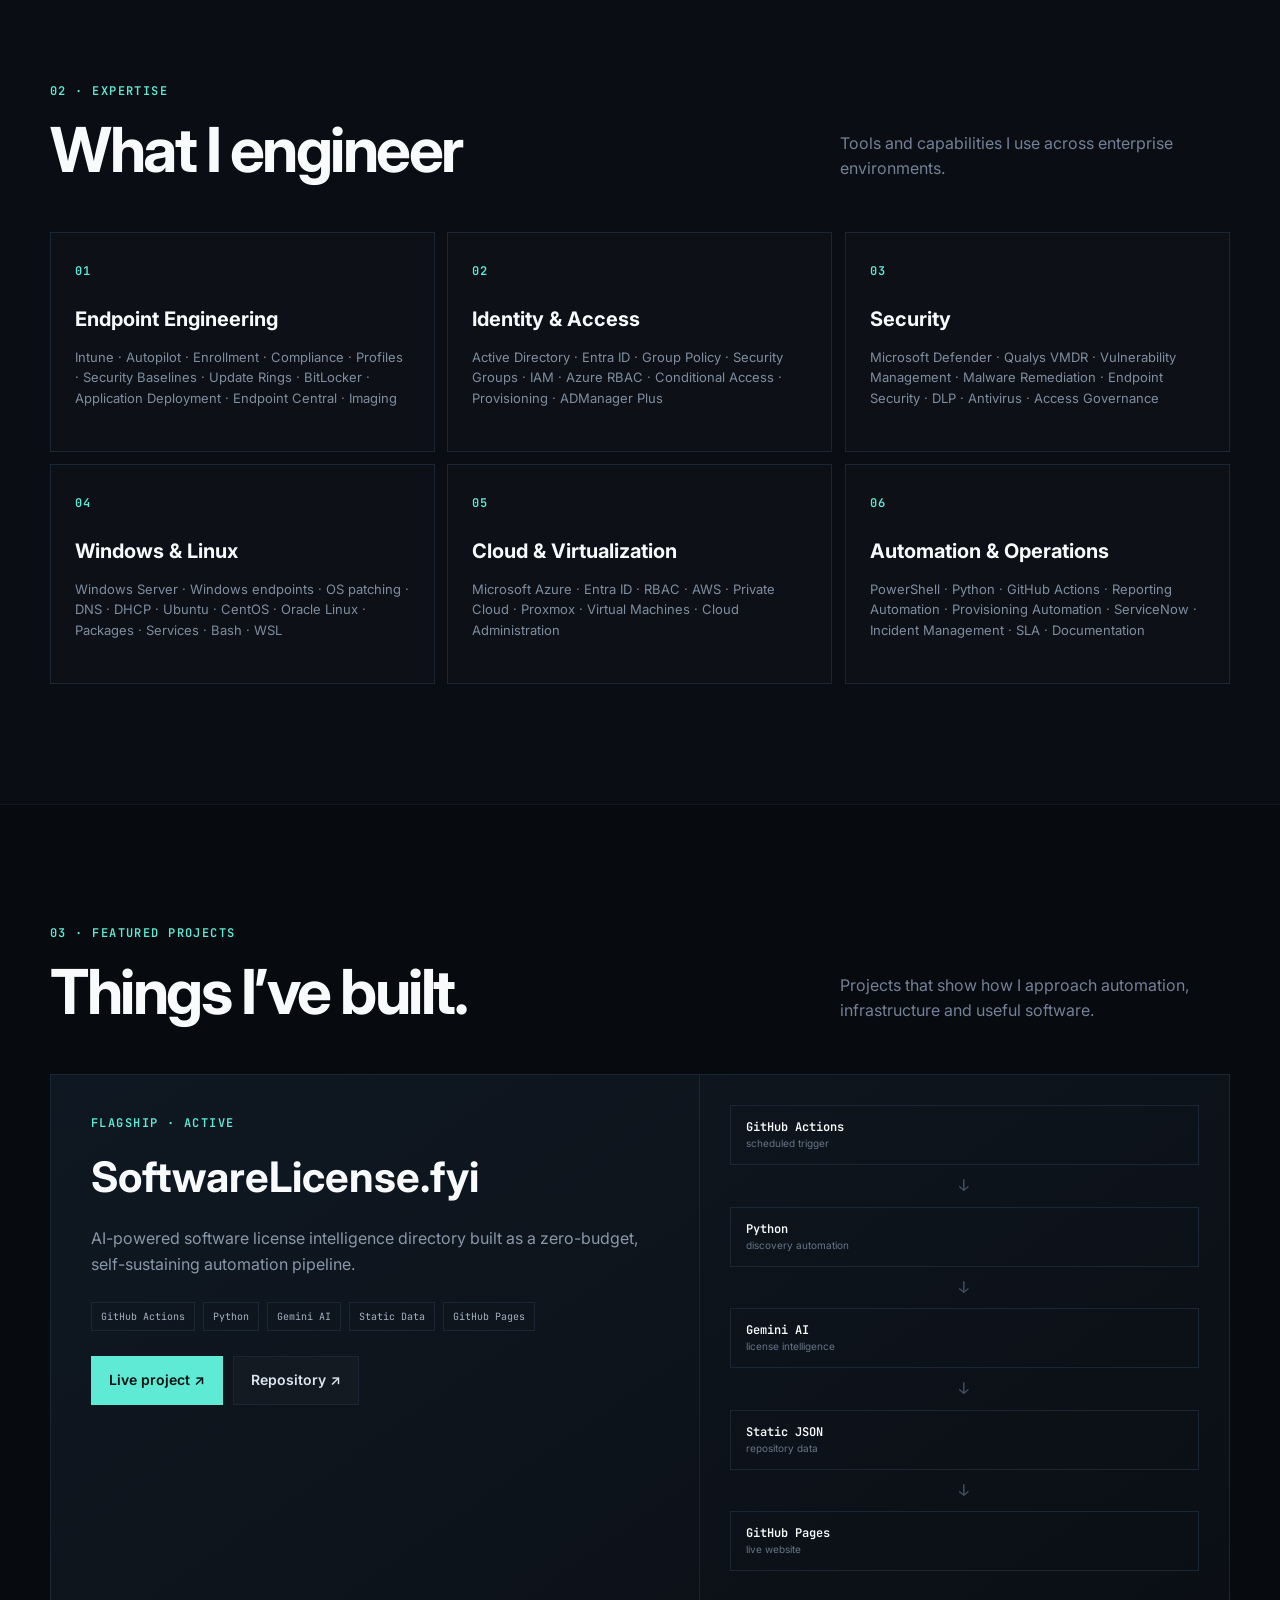
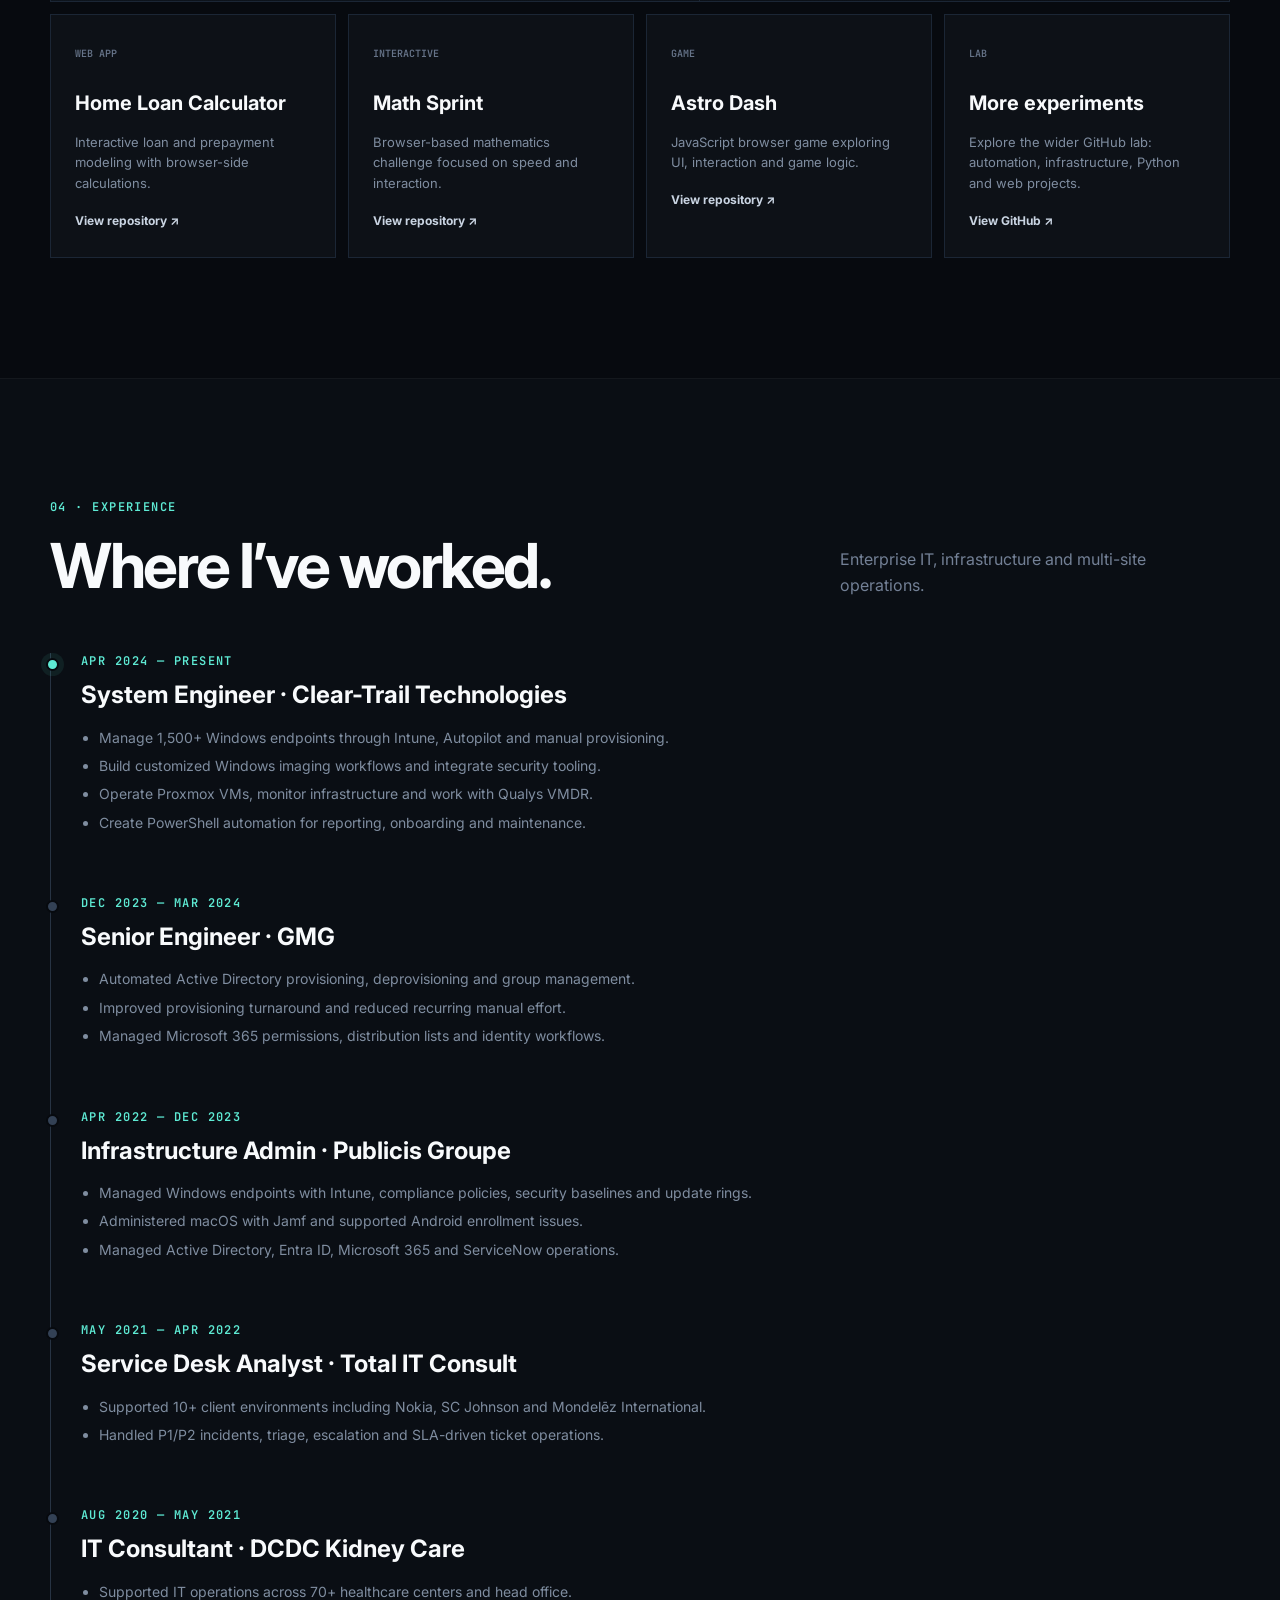
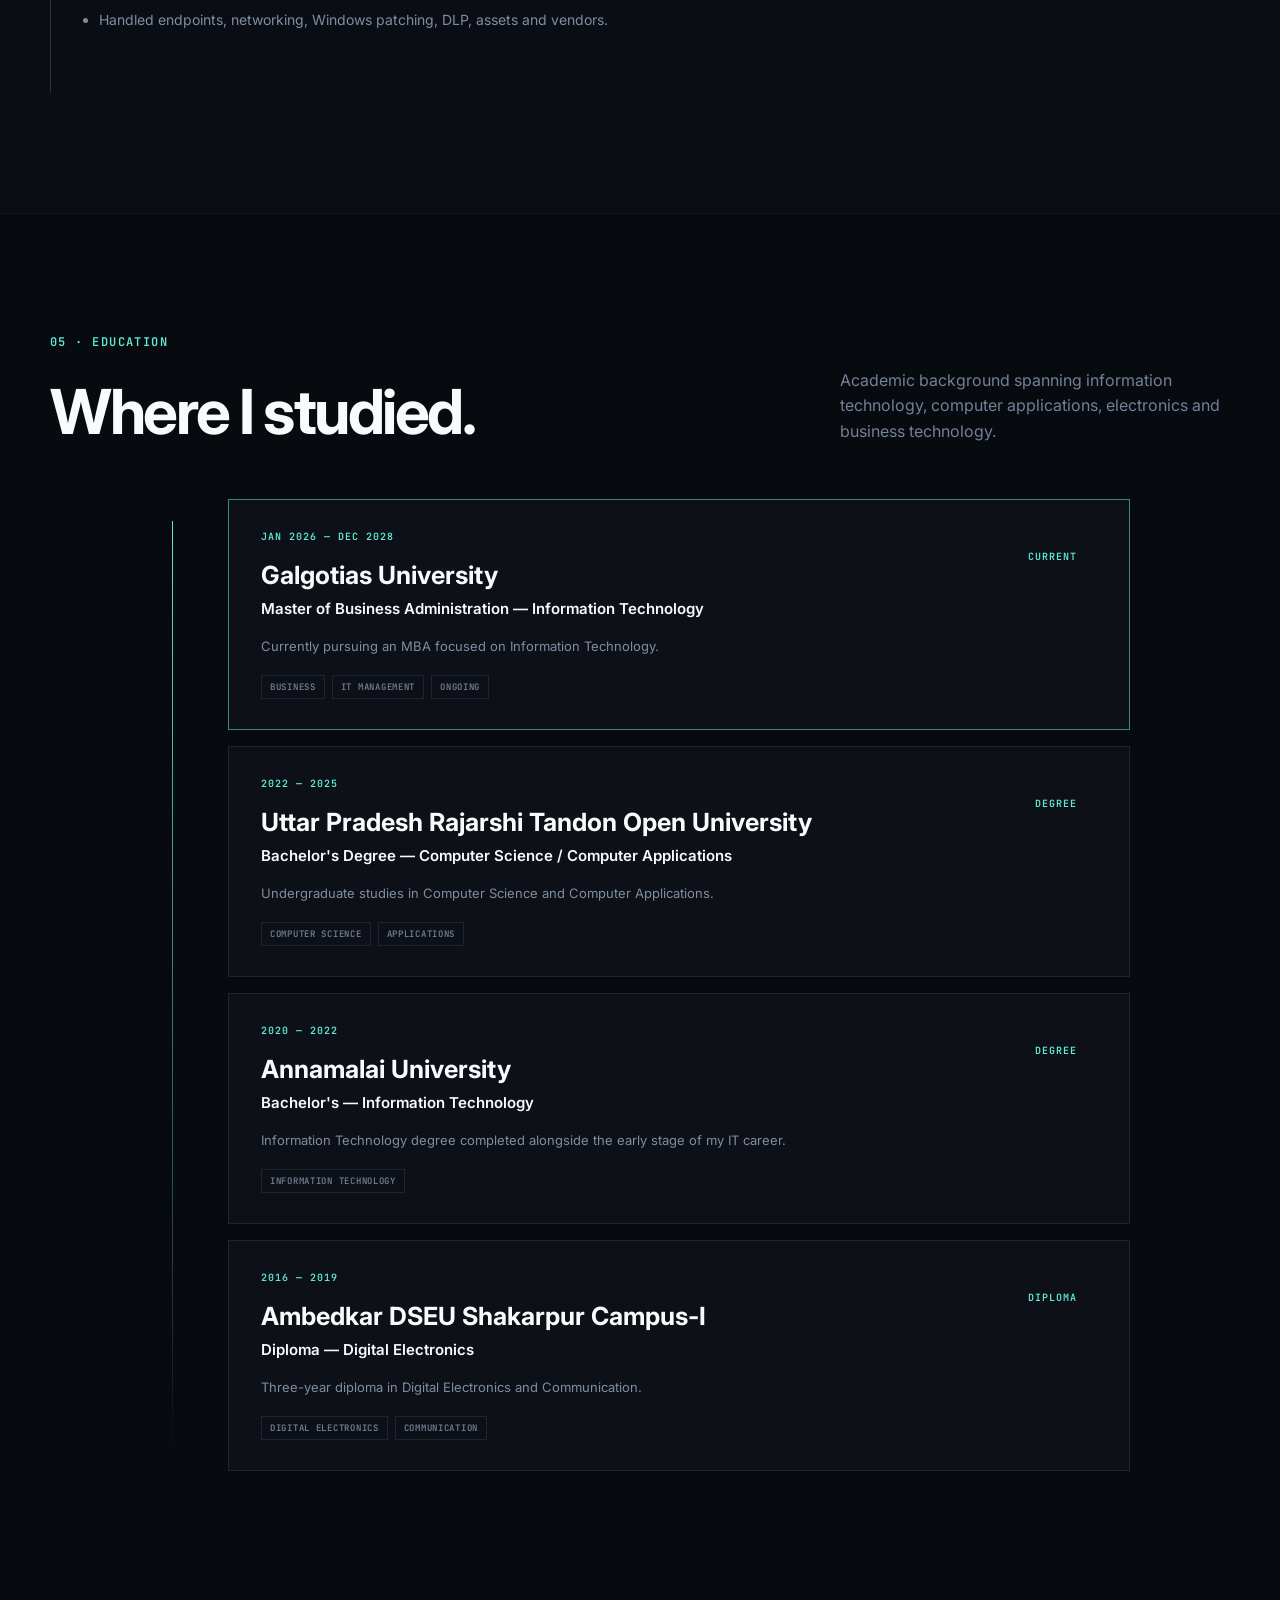
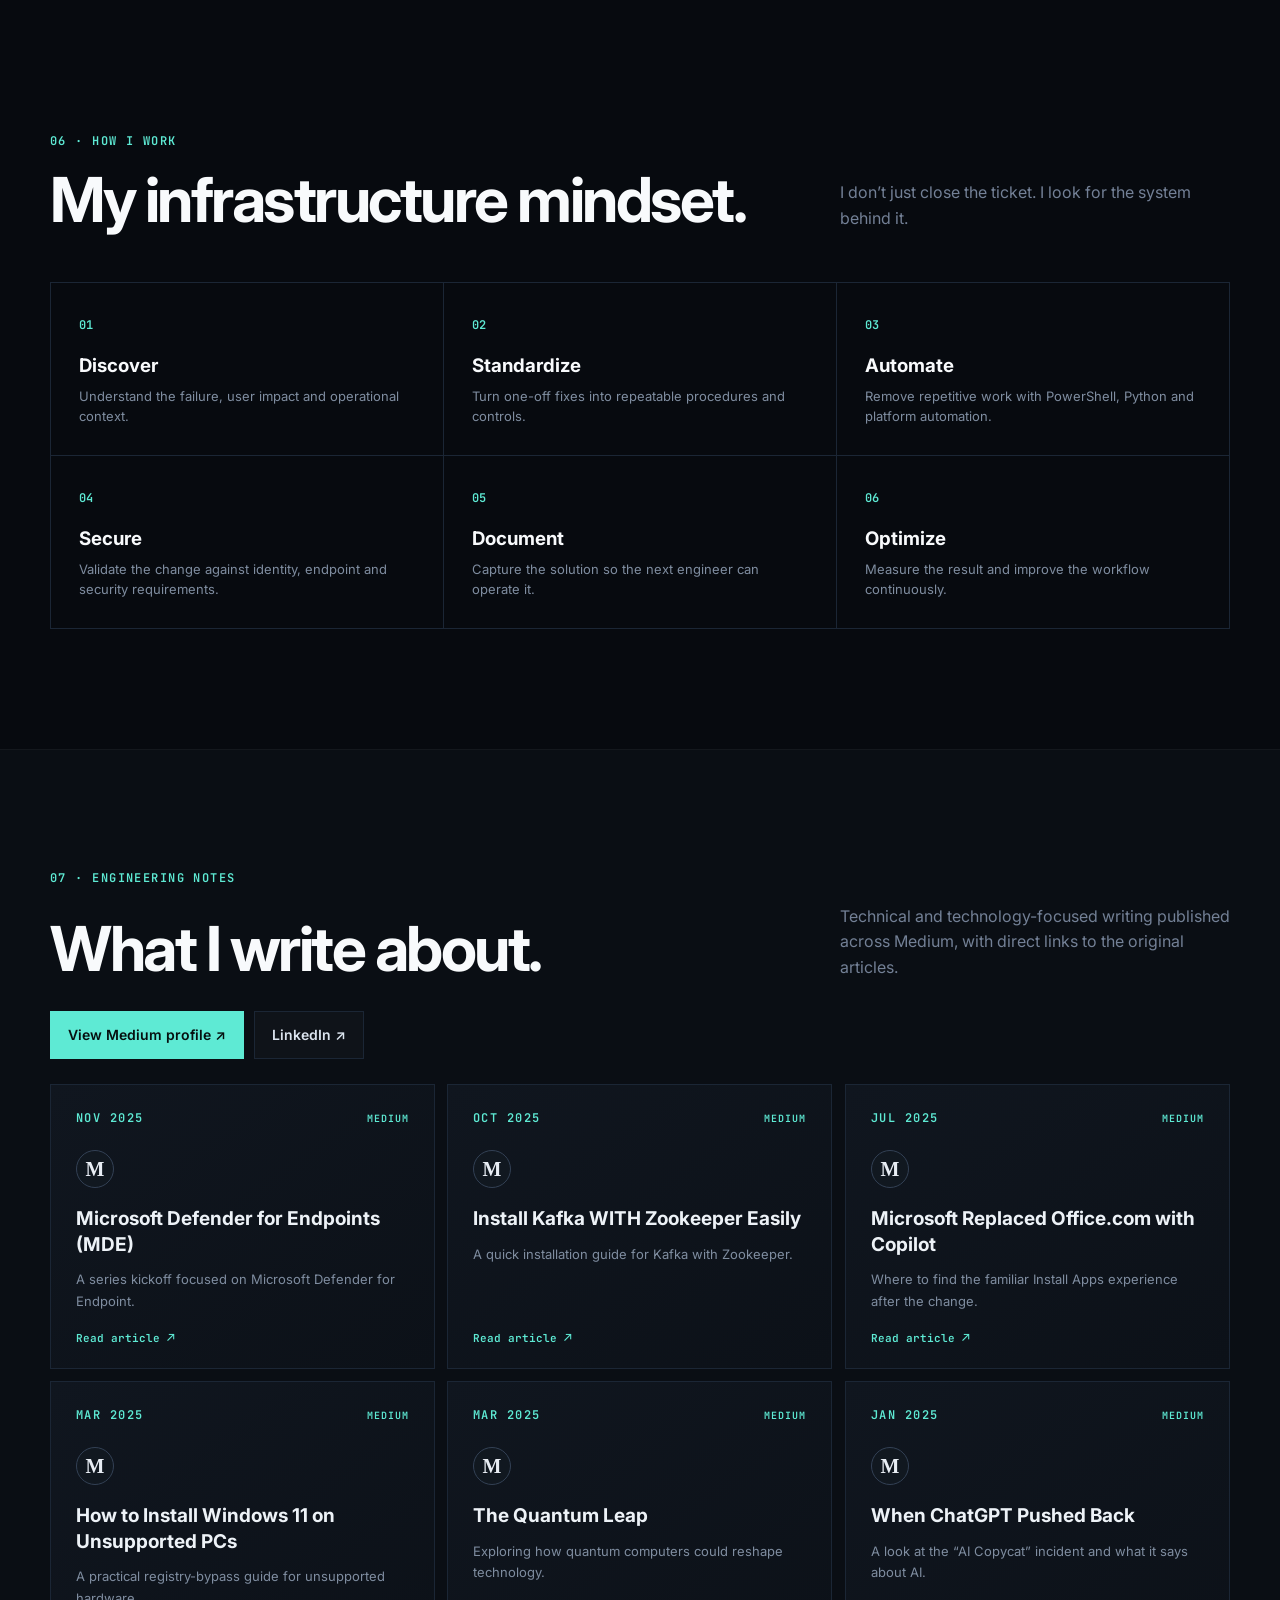
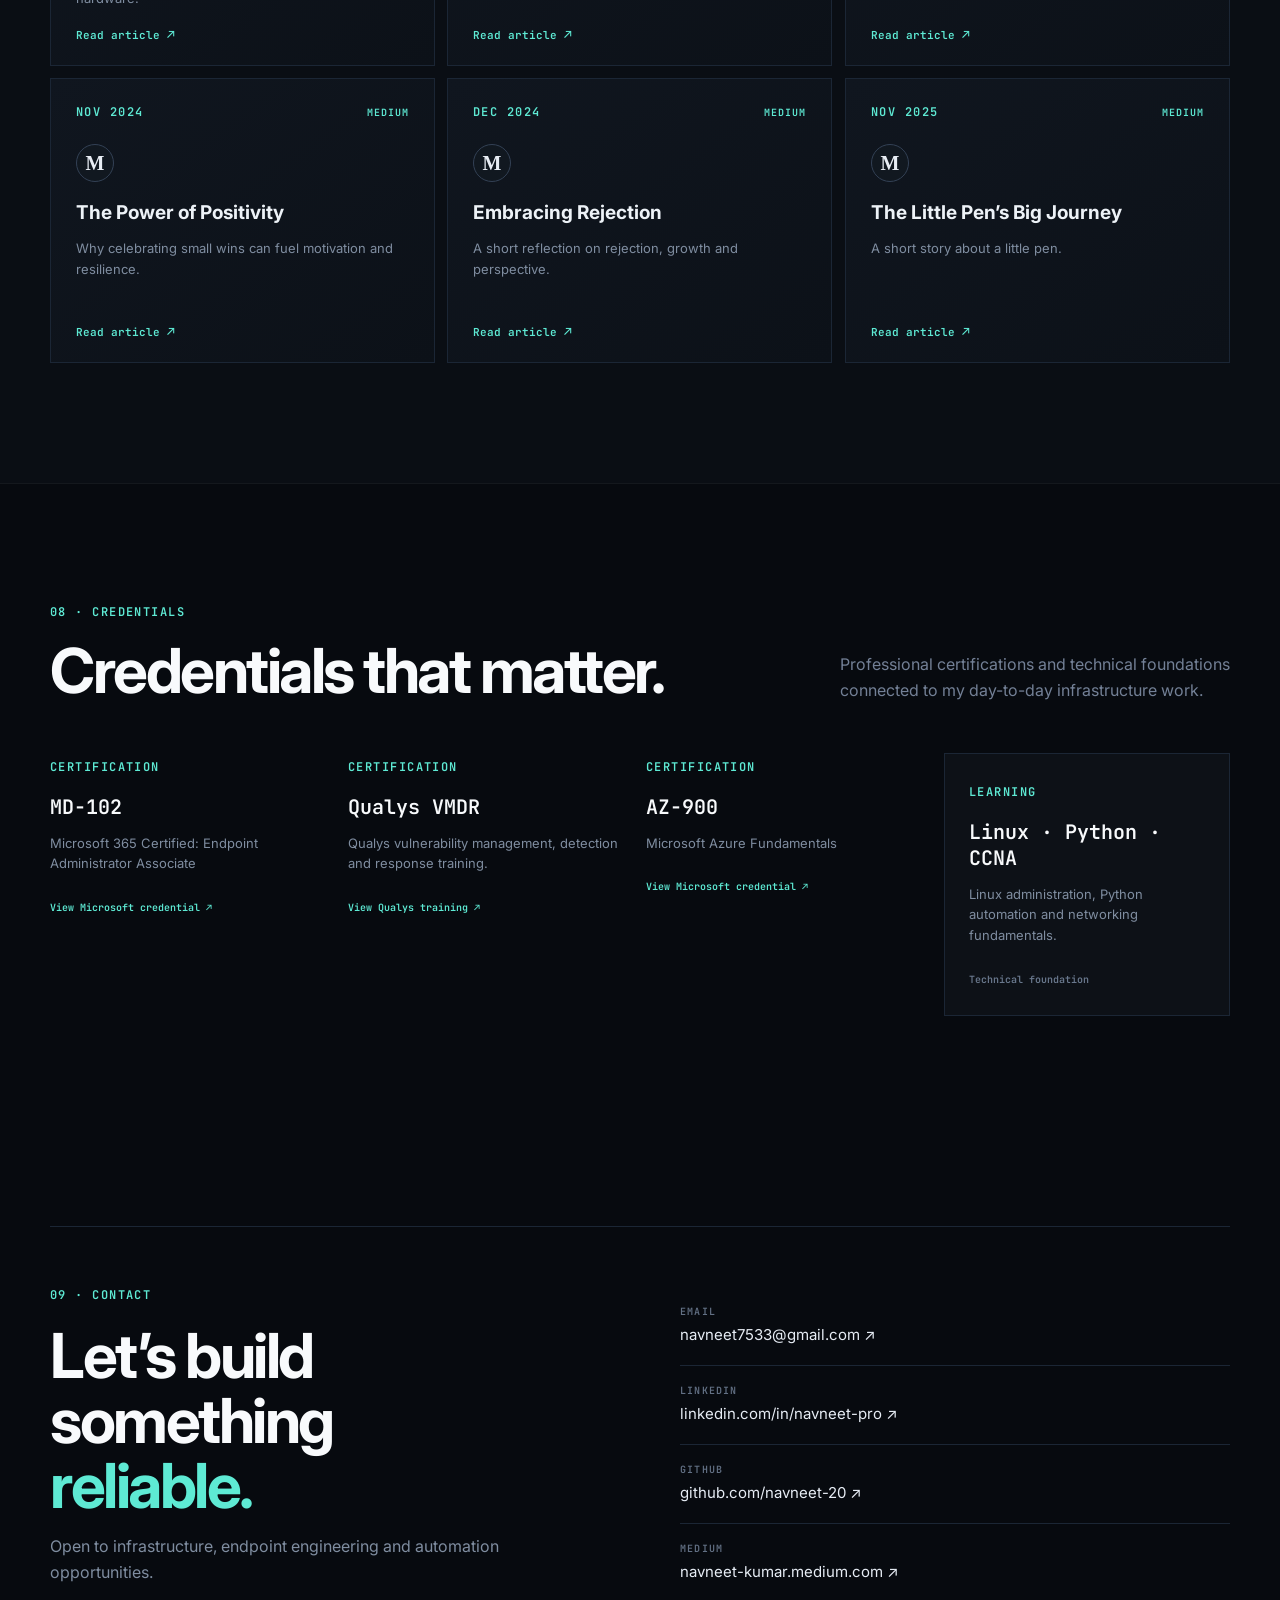
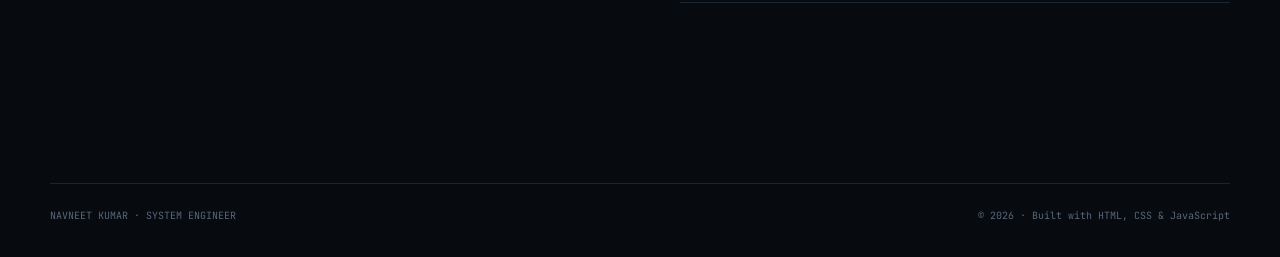
==== commit aece2a7b: "Add files via upload" ====
--- a/index.html
+++ b/index.html
@@ -23,7 +23,7 @@
   <div class="bg-grid" aria-hidden="true"></div>
   <header class="site-header">
     <nav class="nav container" aria-label="Primary navigation">
-      <div class="nav-identity"><a class="brand" href="#top" aria-label="Navneet Kumar home">NK<span>.</span></a><button class="nav-recruiter" id="recruiter-nav-open" type="button">HR / Recruiter View</button></div>
+      <div class="nav-identity"><a class="brand" href="#top" aria-label="Navneet Kumar home">NK<span>.</span></a><a class="nav-recruiter" href="recruiter.html">HR / Recruiter View ↗</a></div>
       <button class="menu-toggle" aria-expanded="false" aria-controls="nav-links">Menu</button>
       <div id="nav-links" class="nav-links">
         <a href="#work">Work</a><a href="#experience">Experience</a><a href="#skills">Expertise</a><a href="#projects">Projects</a><a href="#education">Education</a><a href="#notes">Notes</a><a href="#contact">Contact</a>
@@ -38,7 +38,7 @@
         <div class="eyebrow"><span class="status-dot"></span> SYSTEM ENGINEER · ENTERPRISE IT</div>
         <h1>Build. Secure.<br><span>Automate.</span></h1>
         <p class="hero-lead">I manage and automate enterprise IT environments across <strong>Microsoft Intune, Windows, Linux, Azure/Entra ID, endpoint security, patching and infrastructure operations.</strong></p>
-        <div class="hero-actions"><a class="btn btn-primary" href="#projects">Explore my work <span>↓</span></a><a class="btn btn-ghost" href="CV.pdf" target="_blank" rel="noopener">Download CV ↗</a><button class="btn btn-recruiter" id="recruiter-open" type="button">HR / Recruiter View</button></div>
+        <div class="hero-actions"><a class="btn btn-primary" href="#projects">Explore my work <span>↓</span></a><a class="btn btn-ghost" href="CV.pdf" target="_blank" rel="noopener">Download CV ↗</a><a class="btn btn-recruiter" href="recruiter.html">HR / Recruiter View ↗</a></div>
         <div class="social-row"><a href="https://www.linkedin.com/in/navneet-pro/" target="_blank" rel="noopener">LinkedIn ↗</a><a href="https://github.com/navneet-20" target="_blank" rel="noopener">GitHub ↗</a><a href="https://navneet-kumar.medium.com/" target="_blank" rel="noopener">Medium ↗</a></div><div class="quick-contact"><a class="quick-talk" href="tel:+917533002838">Talk now · +91 75330 02838 ↗</a><a href="https://wa.me/917533002838?text=Hi%20Navneet%2C%20I%20visited%20your%20portfolio%20and%20would%20like%20to%20connect." target="_blank" rel="noopener">WhatsApp</a><a href="mailto:navneet7533@gmail.com">Email</a></div>
       </div>
       <div class="system-card reveal delay-1" aria-label="System status overview">
@@ -235,21 +235,6 @@
     </section>
 
     <section class="contact section" id="contact"><div class="container contact-box"><div><div class="section-label">09 · CONTACT</div><h2>Let’s build something<br><span>reliable.</span></h2><p>Open to infrastructure, endpoint engineering and automation opportunities.</p></div><div class="contact-links"><a href="mailto:navneet7533@gmail.com"><small>EMAIL</small>navneet7533@gmail.com ↗</a><a href="https://www.linkedin.com/in/navneet-pro/" target="_blank" rel="noopener"><small>LINKEDIN</small>linkedin.com/in/navneet-pro ↗</a><a href="https://github.com/navneet-20" target="_blank" rel="noopener"><small>GITHUB</small>github.com/navneet-20 ↗</a><a href="https://navneet-kumar.medium.com/" target="_blank" rel="noopener"><small>MEDIUM</small>navneet-kumar.medium.com ↗</a></div></div></section>
-  
-    <div class="recruiter-modal" id="recruiter-modal" aria-hidden="true">
-      <div class="recruiter-backdrop" data-recruiter-close></div>
-      <section class="recruiter-panel" role="dialog" aria-modal="true" aria-labelledby="recruiter-title">
-        <button class="recruiter-close" id="recruiter-close" type="button" aria-label="Close recruiter view">×</button>
-        <div class="recruiter-kicker">RECRUITER MODE · QUICK PROFILE</div>
-        <div class="recruiter-head"><div><h2 id="recruiter-title">Navneet Kumar</h2><p>System Engineer · Endpoint · Infrastructure · Automation</p></div><span class="recruiter-status">● AVAILABLE TO CONNECT</span></div>
-        <div class="recruiter-metrics"><div><strong>6+</strong><span>Years experience</span></div><div><strong>1,500+</strong><span>Endpoints</span></div><div><strong>400+</strong><span>Hours/year automated</span></div></div>
-        <div class="recruiter-grid">
-          <div><span>CORE EXPERTISE</span><p>Intune · Autopilot · Windows · Entra ID · Active Directory · PowerShell · Azure · Endpoint Security · Linux · Automation</p></div>
-          <div><span>PROFILE</span><p>Enterprise endpoint and infrastructure engineer focused on reliable operations, security, automation and scalable IT workflows.</p></div>
-        </div>
-        <div class="recruiter-actions"><a class="btn btn-primary" href="CV.pdf" target="_blank" rel="noopener">Download CV ↗</a><a class="btn btn-talk" href="tel:+917533002838">Talk now · +91 75330 02838 ↗</a><a class="btn btn-whatsapp" href="https://wa.me/917533002838?text=Hi%20Navneet%2C%20I%20visited%20your%20portfolio%20and%20would%20like%20to%20connect." target="_blank" rel="noopener">WhatsApp ↗</a><a class="btn btn-ghost" href="mailto:navneet7533@gmail.com">Email ↗</a></div>
-      </section>
-    </div>
 </main>
   <footer class="footer container"><span>NAVNEET KUMAR · SYSTEM ENGINEER</span><span>© <span id="year">2026</span> · Built with HTML, CSS & JavaScript</span></footer>
 </body>
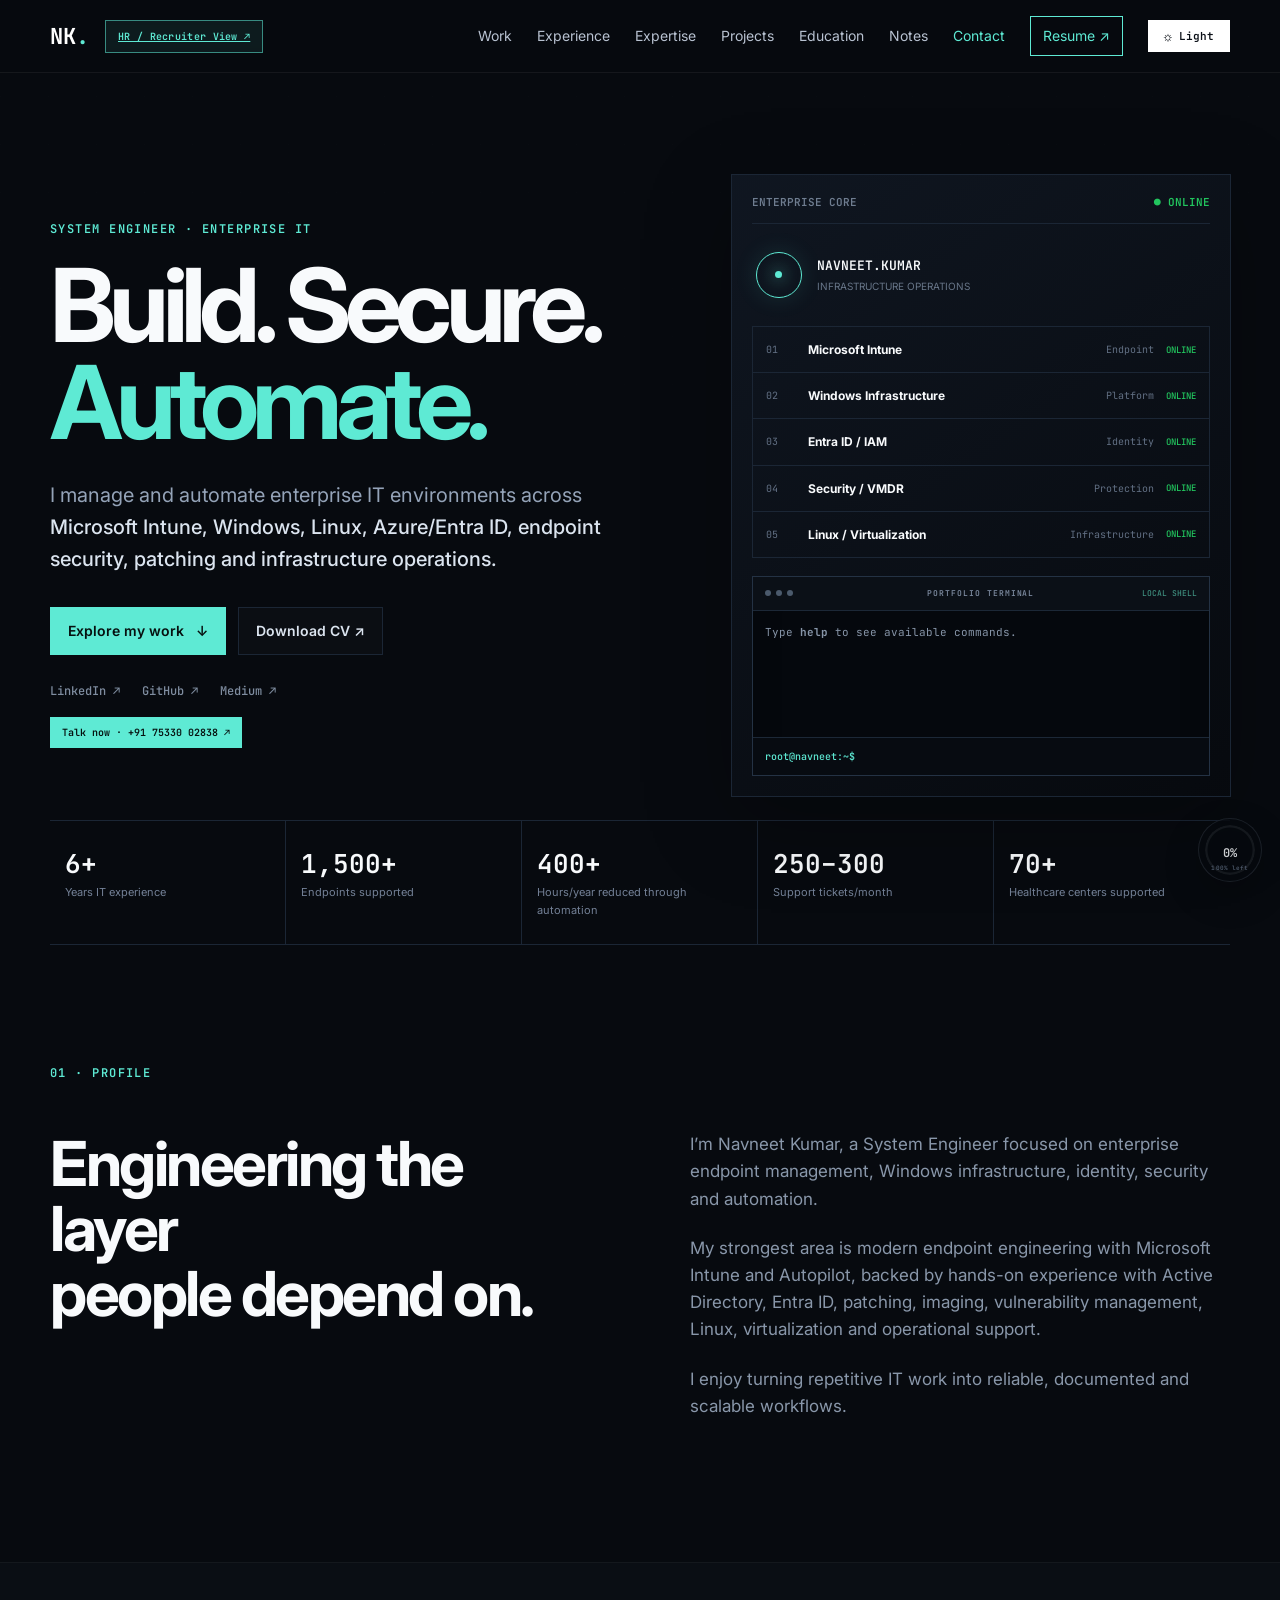
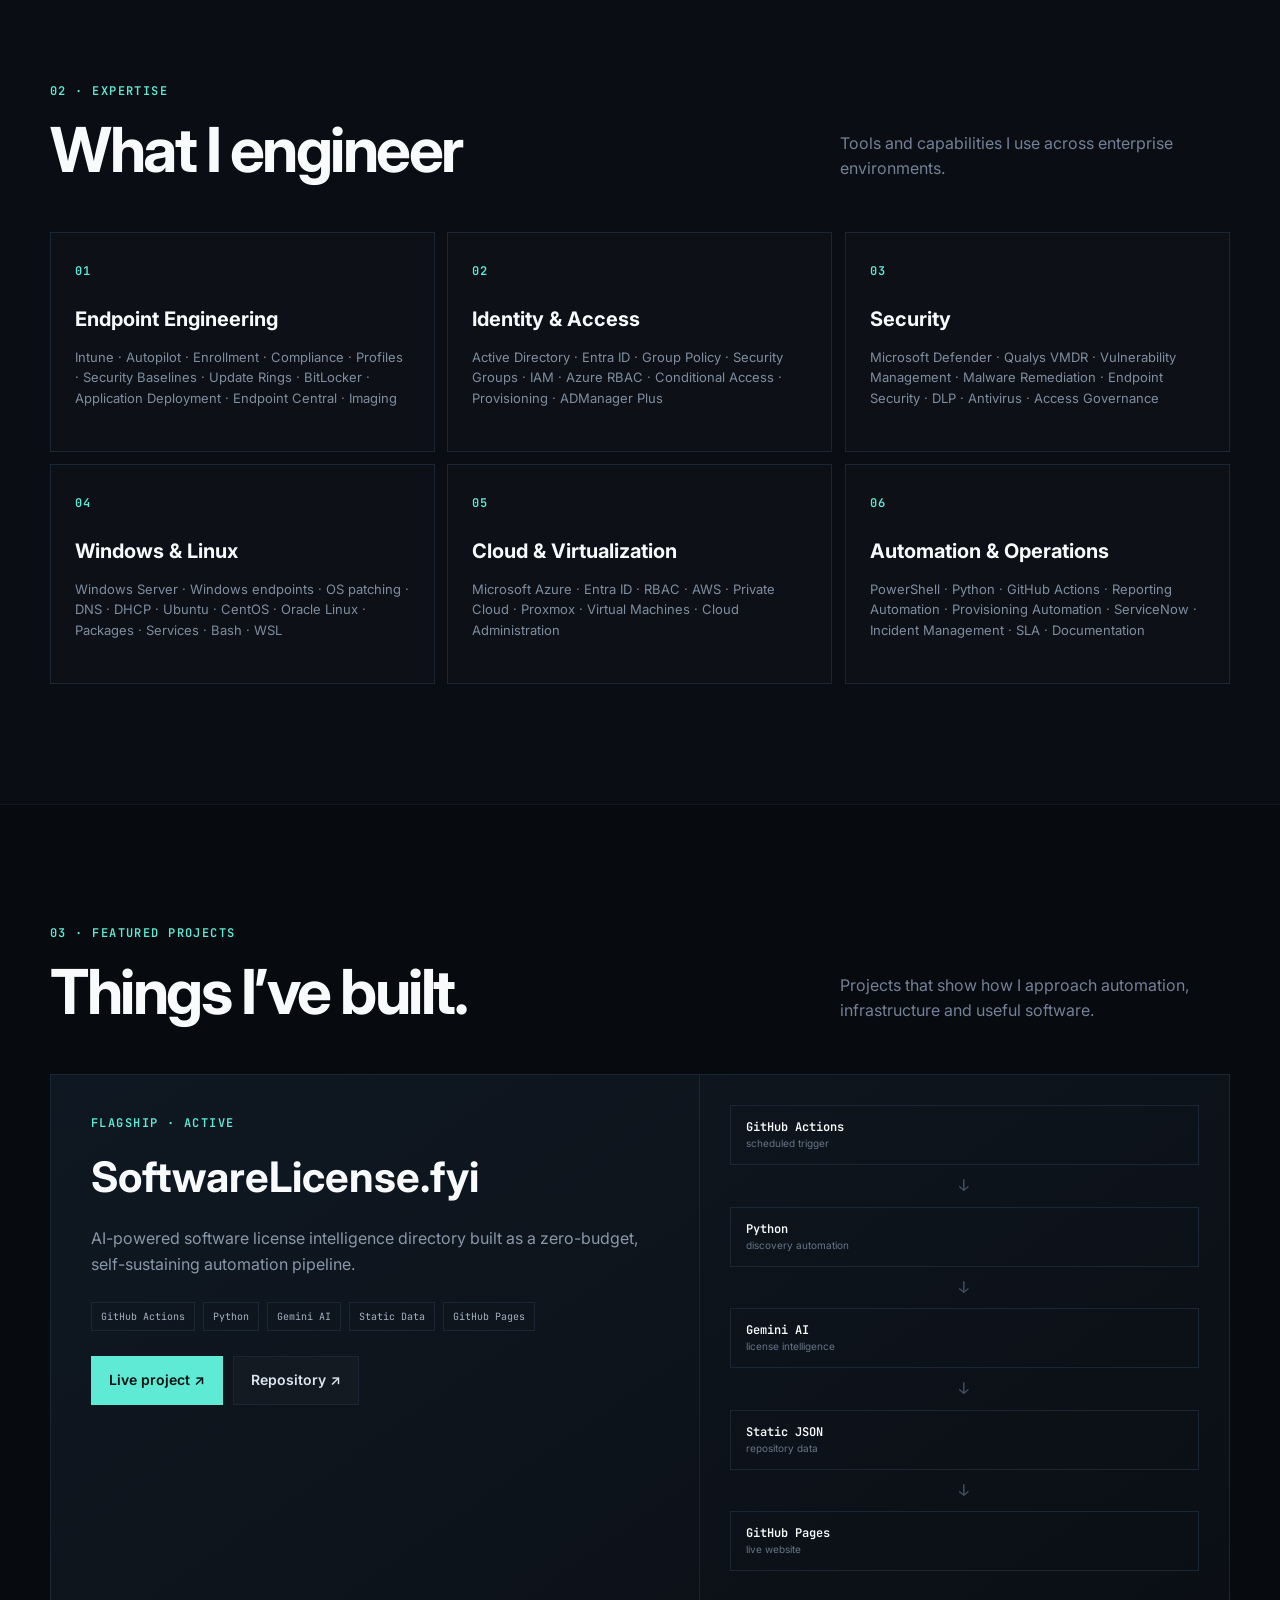
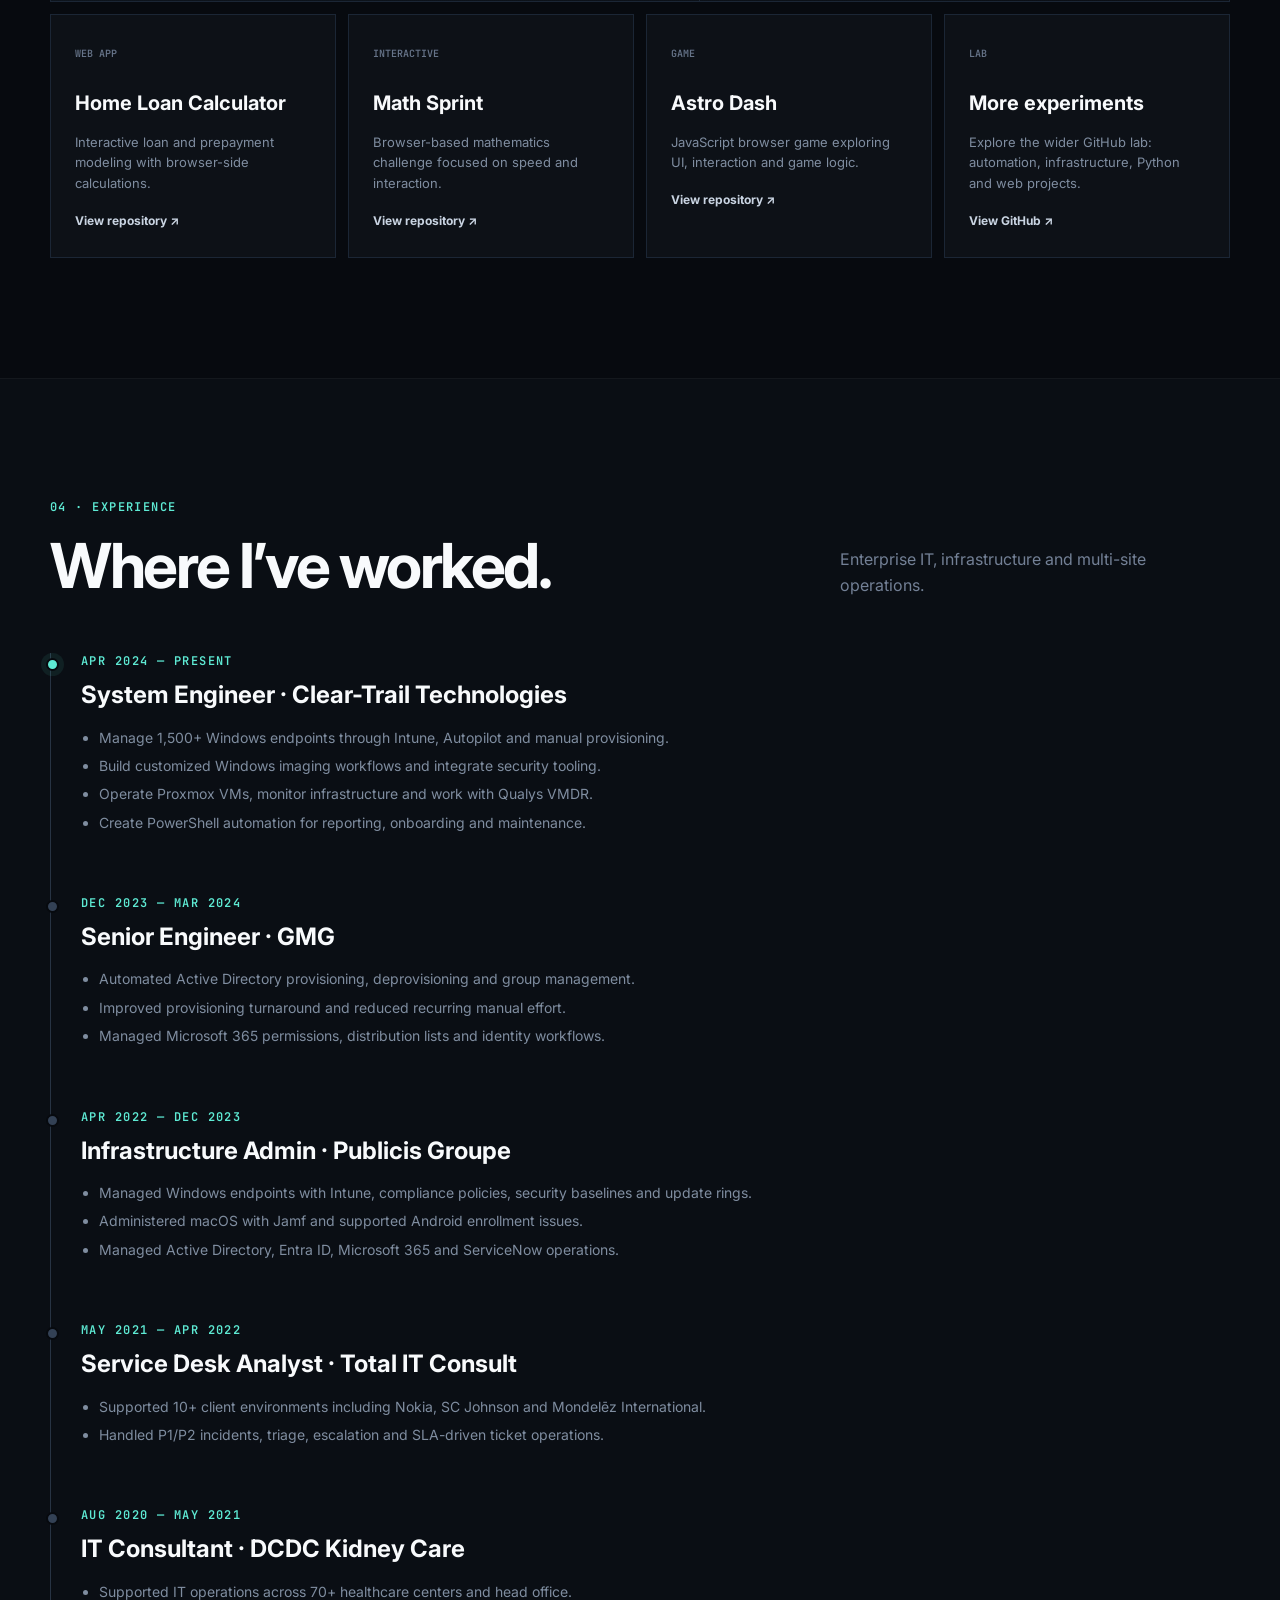
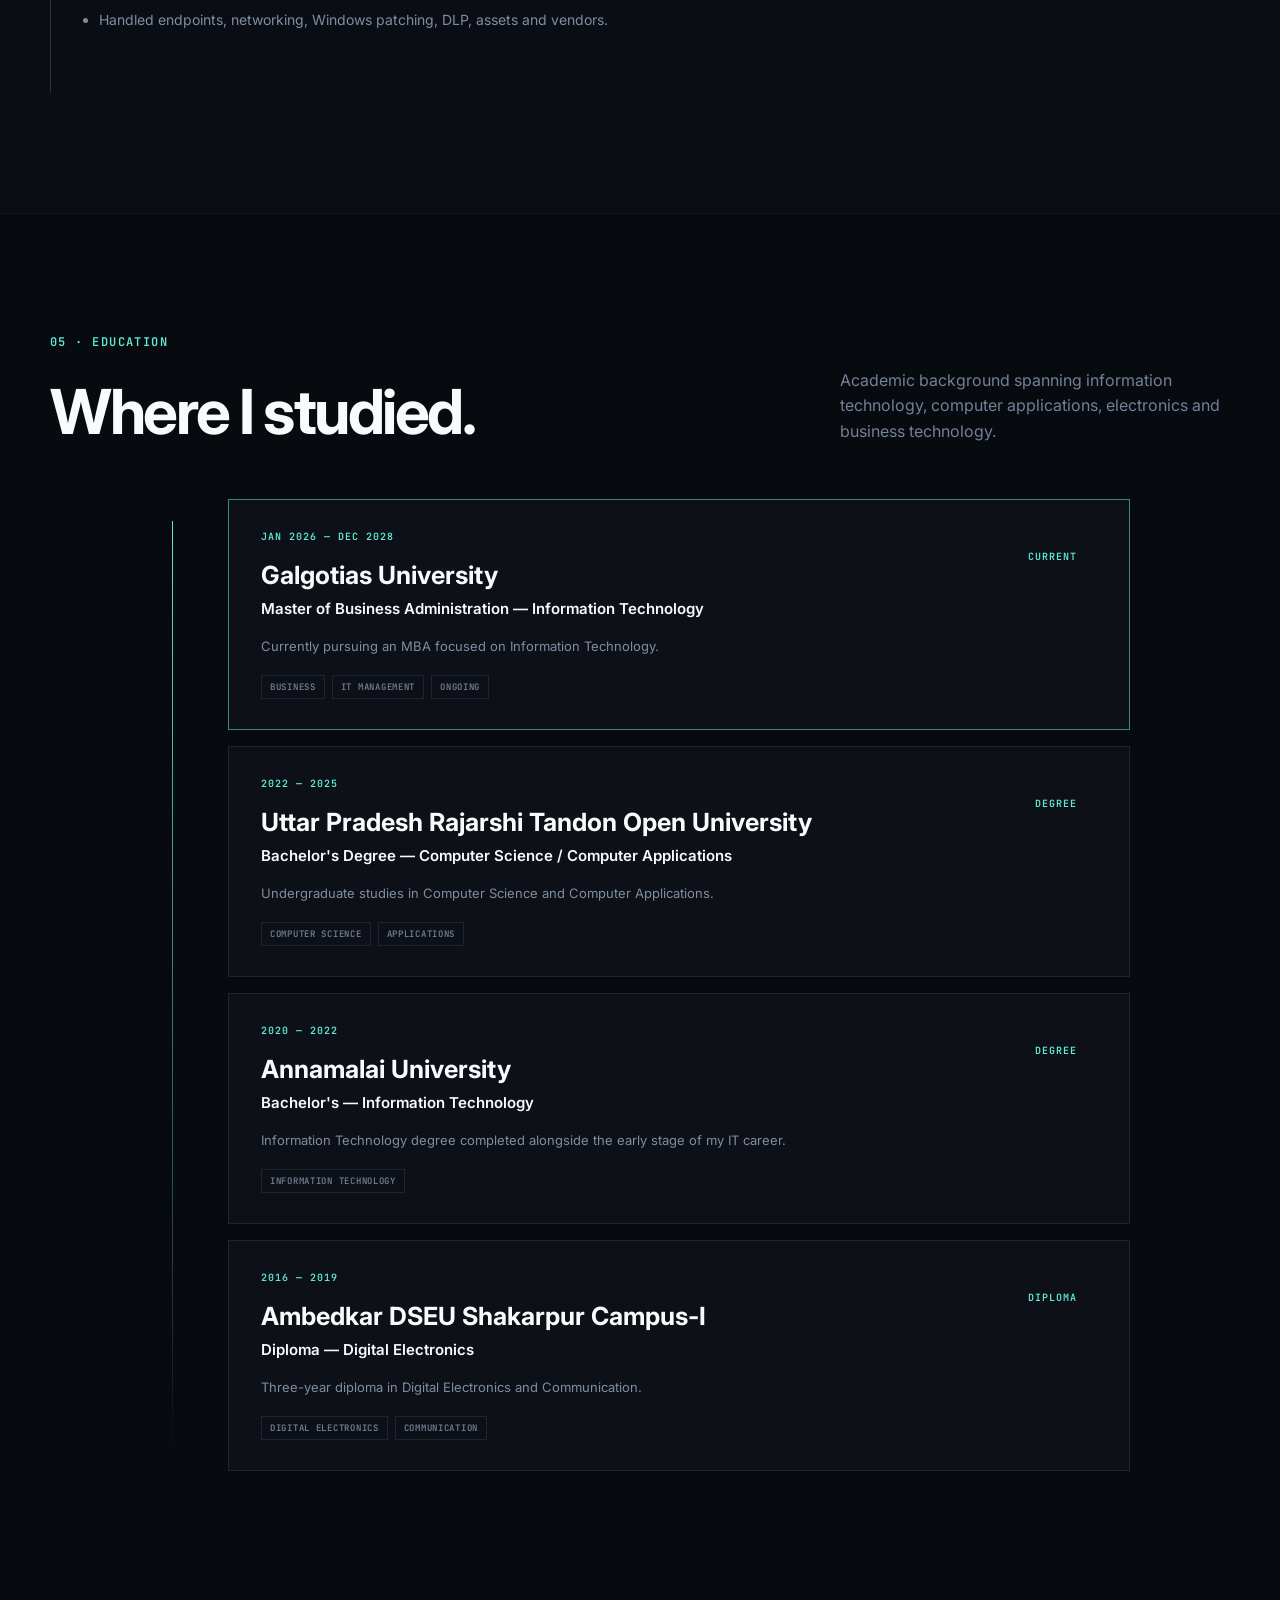
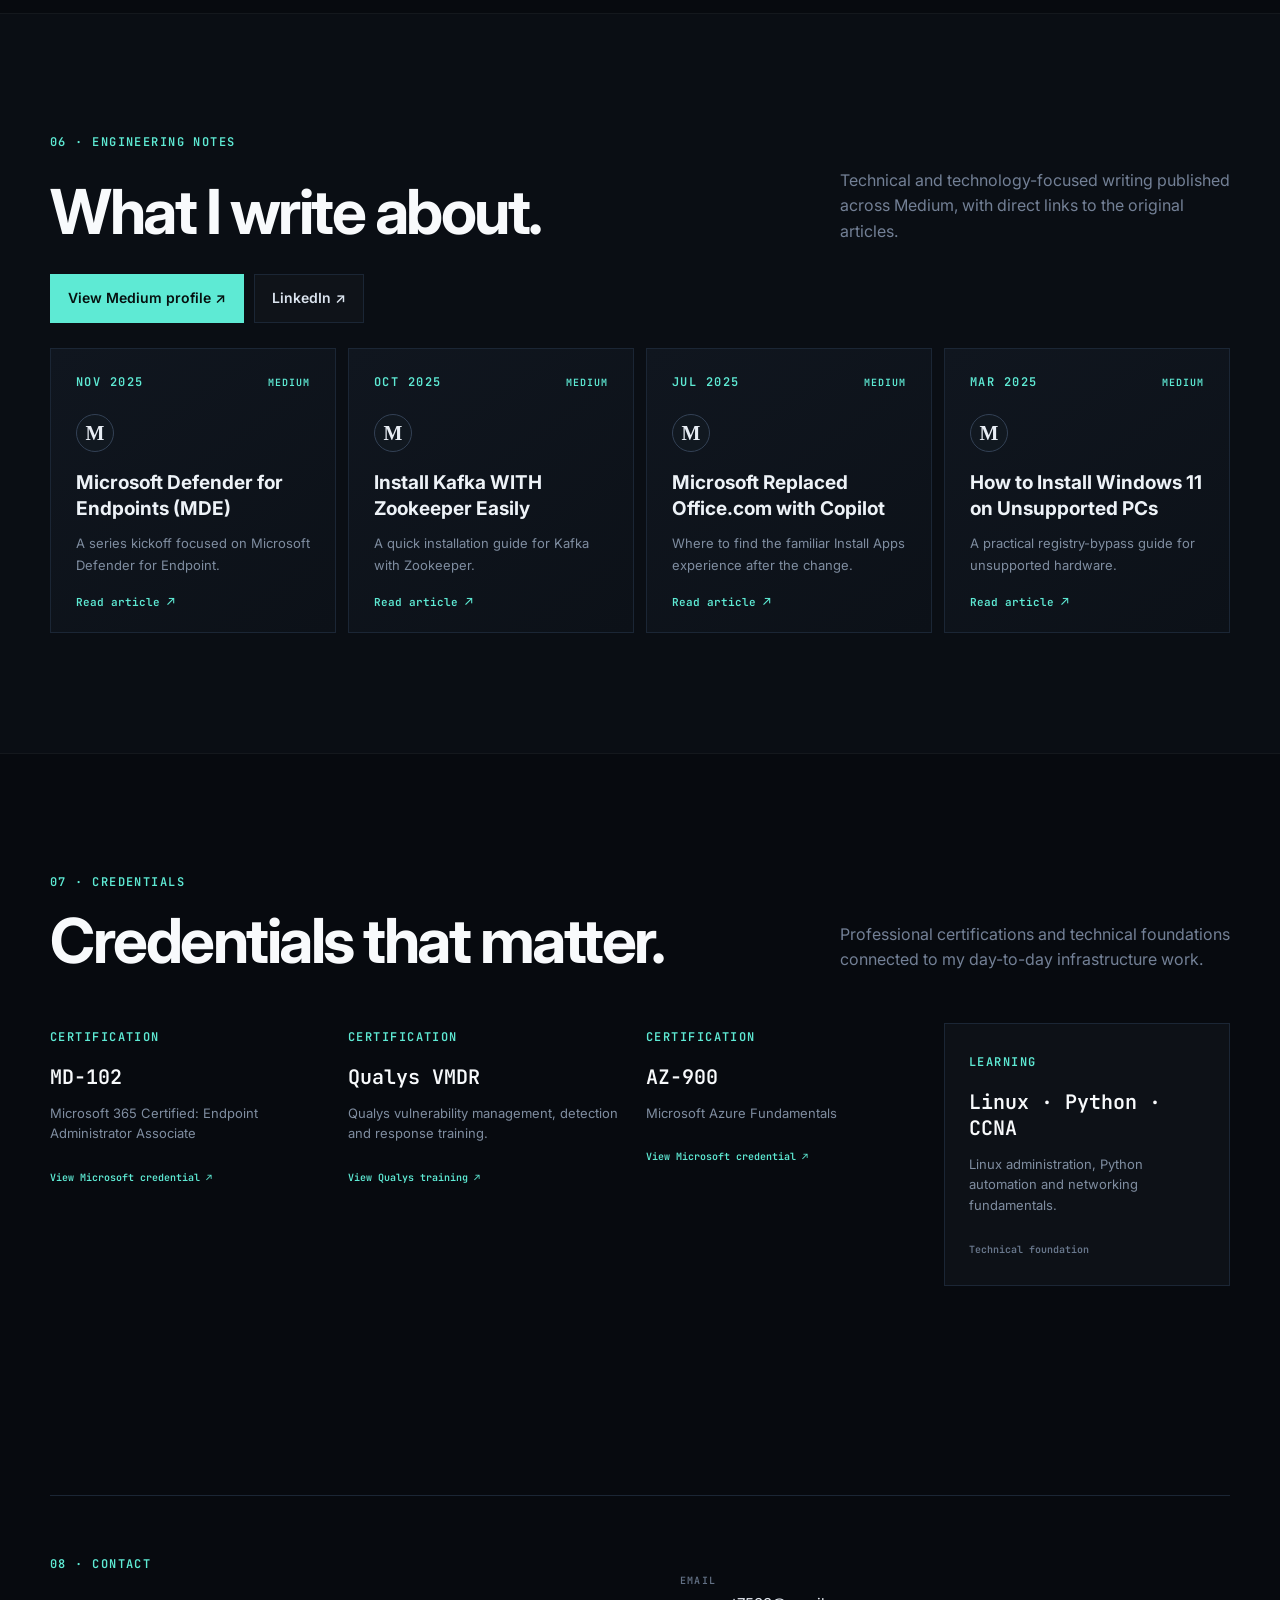
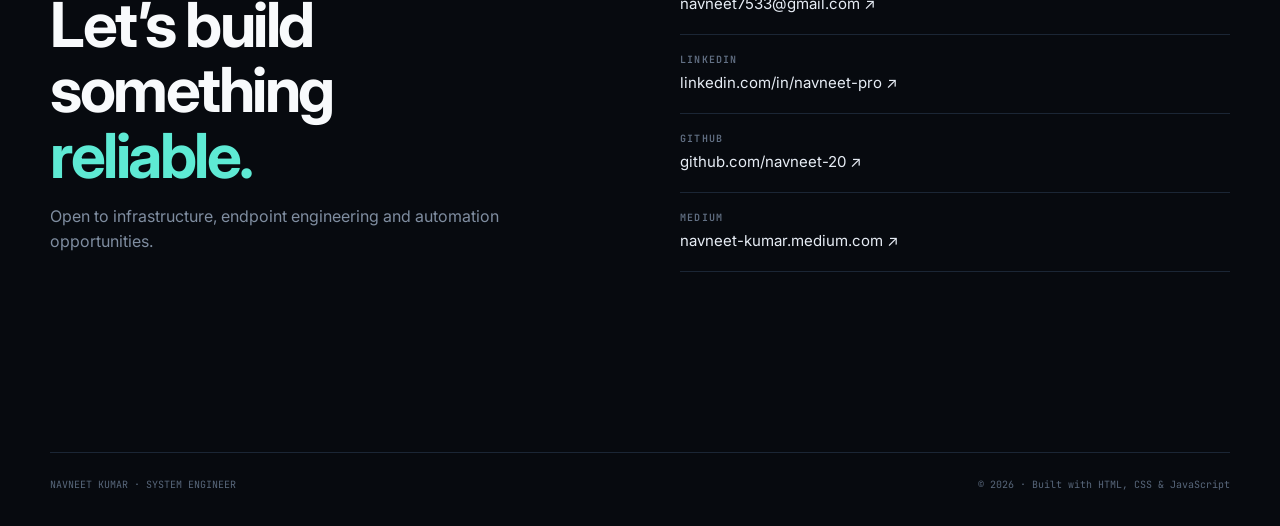
==== commit a99b4dd3: "Add files via upload" ====
--- a/index.html
+++ b/index.html
@@ -1,241 +1,214 @@
-<!doctype html>
+<!DOCTYPE html>
+
 <html lang="en">
 <head>
-  <meta charset="utf-8">
-  <meta name="viewport" content="width=device-width, initial-scale=1">
-  <title>Navneet Kumar | System Engineer | Intune & Infrastructure</title>
-  <meta name="description" content="Navneet Kumar — System Engineer specializing in Microsoft Intune, endpoint management, Windows infrastructure, automation, security, Azure/Entra ID and Linux operations.">
-  <meta name="author" content="Navneet Kumar">
-  <meta name="theme-color" content="#070a0f">
-  <link rel="canonical" href="https://navneet.webline.cloud/">
-  <meta property="og:title" content="Navneet Kumar | System Engineer">
-  <meta property="og:description" content="Enterprise endpoint, infrastructure, automation and security engineering.">
-  <meta property="og:type" content="website">
-  <meta property="og:url" content="https://navneet.webline.cloud/">
-  <link rel="preconnect" href="https://fonts.googleapis.com">
-  <link rel="preconnect" href="https://fonts.gstatic.com" crossorigin>
-  <link href="https://fonts.googleapis.com/css2?family=Inter:wght@400;500;600;700;800&family=JetBrains+Mono:wght@400;500;600&display=swap" rel="stylesheet">
-  <link rel="stylesheet" href="css/style.css">
-  <script defer src="js/main.js"></script>
+<meta charset="utf-8"/>
+<meta content="width=device-width, initial-scale=1" name="viewport"/>
+<title>Navneet Kumar | System Engineer | Intune &amp; Infrastructure</title>
+<meta content="Navneet Kumar — System Engineer specializing in Microsoft Intune, endpoint management, Windows infrastructure, automation, security, Azure/Entra ID and Linux operations." name="description"/>
+<meta content="Navneet Kumar" name="author"/>
+<meta content="#070a0f" name="theme-color"/>
+<link href="https://navneet.webline.cloud/" rel="canonical"/>
+<meta content="Navneet Kumar | System Engineer" property="og:title"/>
+<meta content="Enterprise endpoint, infrastructure, automation and security engineering." property="og:description"/>
+<meta content="website" property="og:type"/>
+<meta content="https://navneet.webline.cloud/" property="og:url"/>
+<link href="https://fonts.googleapis.com" rel="preconnect"/>
+<link crossorigin="" href="https://fonts.gstatic.com" rel="preconnect"/>
+<link href="https://fonts.googleapis.com/css2?family=Inter:wght@400;500;600;700;800&amp;family=JetBrains+Mono:wght@400;500;600&amp;display=swap" rel="stylesheet"/>
+<link href="css/style.css" rel="stylesheet"/>
+<script defer="" src="js/main.js"></script>
 </head>
 <body>
-  <div class="scroll-progress" aria-hidden="true"><div class="scroll-progress-fill"></div><span class="scroll-progress-label"><b>0%</b><small>100% left</small></span></div>
-  <div class="bg-grid" aria-hidden="true"></div>
-  <header class="site-header">
-    <nav class="nav container" aria-label="Primary navigation">
-      <div class="nav-identity"><a class="brand" href="#top" aria-label="Navneet Kumar home">NK<span>.</span></a><a class="nav-recruiter" href="recruiter.html">HR / Recruiter View ↗</a></div>
-      <button class="menu-toggle" aria-expanded="false" aria-controls="nav-links">Menu</button>
-      <div id="nav-links" class="nav-links">
-        <a href="#work">Work</a><a href="#experience">Experience</a><a href="#skills">Expertise</a><a href="#projects">Projects</a><a href="#education">Education</a><a href="#notes">Notes</a><a href="#contact">Contact</a>
-        <a class="nav-resume" href="CV.pdf" target="_blank" rel="noopener">Resume ↗</a><button class="theme-toggle" id="theme-toggle" type="button" aria-label="Switch to light mode" aria-pressed="false"><span class="theme-icon" aria-hidden="true">☼</span><span class="theme-label">Light</span></button>
-      </div>
-    </nav>
-  </header>
-
-  <main id="top">
-    <section class="hero container">
-      <div class="hero-copy reveal">
-        <div class="eyebrow"><span class="status-dot"></span> SYSTEM ENGINEER · ENTERPRISE IT</div>
-        <h1>Build. Secure.<br><span>Automate.</span></h1>
-        <p class="hero-lead">I manage and automate enterprise IT environments across <strong>Microsoft Intune, Windows, Linux, Azure/Entra ID, endpoint security, patching and infrastructure operations.</strong></p>
-        <div class="hero-actions"><a class="btn btn-primary" href="#projects">Explore my work <span>↓</span></a><a class="btn btn-ghost" href="CV.pdf" target="_blank" rel="noopener">Download CV ↗</a><a class="btn btn-recruiter" href="recruiter.html">HR / Recruiter View ↗</a></div>
-        <div class="social-row"><a href="https://www.linkedin.com/in/navneet-pro/" target="_blank" rel="noopener">LinkedIn ↗</a><a href="https://github.com/navneet-20" target="_blank" rel="noopener">GitHub ↗</a><a href="https://navneet-kumar.medium.com/" target="_blank" rel="noopener">Medium ↗</a></div><div class="quick-contact"><a class="quick-talk" href="tel:+917533002838">Talk now · +91 75330 02838 ↗</a><a href="https://wa.me/917533002838?text=Hi%20Navneet%2C%20I%20visited%20your%20portfolio%20and%20would%20like%20to%20connect." target="_blank" rel="noopener">WhatsApp</a><a href="mailto:navneet7533@gmail.com">Email</a></div>
-      </div>
-      <div class="system-card reveal delay-1" aria-label="System status overview">
-        <div class="card-top"><span>ENTERPRISE CORE</span><span class="online">● ONLINE</span></div>
-        <div class="core-node"><div class="core-ring"></div><div><strong>NAVNEET.KUMAR</strong><small>INFRASTRUCTURE OPERATIONS</small></div></div>
-        <div class="status-list">
-          <div><span>01</span><b>Microsoft Intune</b><em>Endpoint</em><i>ONLINE</i></div>
-          <div><span>02</span><b>Windows Infrastructure</b><em>Platform</em><i>ONLINE</i></div>
-          <div><span>03</span><b>Entra ID / IAM</b><em>Identity</em><i>ONLINE</i></div>
-          <div><span>04</span><b>Security / VMDR</b><em>Protection</em><i>ONLINE</i></div>
-          <div><span>05</span><b>Linux / Virtualization</b><em>Infrastructure</em><i>ONLINE</i></div>
-        </div>
-        <div class="terminal-widget" aria-label="Interactive portfolio terminal">
-          <div class="terminal-header">
-            <span><i></i><i></i><i></i></span>
-            <b>PORTFOLIO TERMINAL</b>
-            <small>LOCAL SHELL</small>
-          </div>
-          <div class="terminal-output" id="terminal-output" aria-live="polite">
-            <div class="terminal-welcome">Type <strong>help</strong> to see available commands.</div>
-          </div>
-          <form class="terminal-form" id="terminal-form" autocomplete="off">
-            <span class="terminal-prompt">root@navneet:~$</span>
-            <input id="terminal-input" class="terminal-input" type="text" aria-label="Terminal command" spellcheck="false" autocapitalize="off" autocomplete="off">
-          </form>
-        </div>
-      </div>
-    </section>
-
-    <section class="metrics container" id="work">
-      <div class="metric"><strong>6+</strong><span>Years IT experience</span></div>
-      <div class="metric"><strong>1,500+</strong><span>Endpoints supported</span></div>
-      <div class="metric"><strong>400+</strong><span>Hours/year reduced through automation</span></div>
-      <div class="metric"><strong>250–300</strong><span>Support tickets/month</span></div>
-      <div class="metric"><strong>70+</strong><span>Healthcare centers supported</span></div>
-    </section>
-
-    <section class="section container" id="about">
-      <div class="section-label">01 · PROFILE</div>
-      <div class="two-col">
-        <div><h2>Engineering the layer<br>people depend on.</h2></div>
-        <div class="copy"><p>I’m Navneet Kumar, a System Engineer focused on enterprise endpoint management, Windows infrastructure, identity, security and automation.</p><p>My strongest area is modern endpoint engineering with Microsoft Intune and Autopilot, backed by hands-on experience with Active Directory, Entra ID, patching, imaging, vulnerability management, Linux, virtualization and operational support.</p><p>I enjoy turning repetitive IT work into reliable, documented and scalable workflows.</p></div>
-      </div>
-    </section>
-
-    <section class="section section-dark" id="skills">
-      <div class="container">
-        <div class="section-label">02 · EXPERTISE</div>
-        <div class="section-heading"><h2>What I engineer</h2><p>Tools and capabilities I use across enterprise environments.</p></div>
-        <div class="skill-grid">
-          <article class="skill-card"><span>01</span><h3>Endpoint Engineering</h3><p>Intune · Autopilot · Enrollment · Compliance · Profiles · Security Baselines · Update Rings · BitLocker · Application Deployment · Endpoint Central · Imaging</p></article>
-          <article class="skill-card"><span>02</span><h3>Identity & Access</h3><p>Active Directory · Entra ID · Group Policy · Security Groups · IAM · Azure RBAC · Conditional Access · Provisioning · ADManager Plus</p></article>
-          <article class="skill-card"><span>03</span><h3>Security</h3><p>Microsoft Defender · Qualys VMDR · Vulnerability Management · Malware Remediation · Endpoint Security · DLP · Antivirus · Access Governance</p></article>
-          <article class="skill-card"><span>04</span><h3>Windows & Linux</h3><p>Windows Server · Windows endpoints · OS patching · DNS · DHCP · Ubuntu · CentOS · Oracle Linux · Packages · Services · Bash · WSL</p></article>
-          <article class="skill-card"><span>05</span><h3>Cloud & Virtualization</h3><p>Microsoft Azure · Entra ID · RBAC · AWS · Private Cloud · Proxmox · Virtual Machines · Cloud Administration</p></article>
-          <article class="skill-card"><span>06</span><h3>Automation & Operations</h3><p>PowerShell · Python · GitHub Actions · Reporting Automation · Provisioning Automation · ServiceNow · Incident Management · SLA · Documentation</p></article>
-        </div>
-      </div>
-    </section>
-
-    <section class="section container" id="projects">
-      <div class="section-label">03 · FEATURED PROJECTS</div>
-      <div class="section-heading"><h2>Things I’ve built.</h2><p>Projects that show how I approach automation, infrastructure and useful software.</p></div>
-      <article class="featured-project">
-        <div class="project-main"><div class="project-kicker">FLAGSHIP · ACTIVE</div><h3>SoftwareLicense.fyi</h3><p>AI-powered software license intelligence directory built as a zero-budget, self-sustaining automation pipeline.</p><div class="tags"><span>GitHub Actions</span><span>Python</span><span>Gemini AI</span><span>Static Data</span><span>GitHub Pages</span></div><div class="project-actions"><a class="btn btn-primary" href="https://isitfree.webline.cloud/" target="_blank" rel="noopener">Live project ↗</a><a class="btn btn-ghost" href="https://github.com/navneet-20/SoftwareLicense.fyi" target="_blank" rel="noopener">Repository ↗</a></div></div>
-        <div class="pipeline"><div><b>GitHub Actions</b><small>scheduled trigger</small></div><span>↓</span><div><b>Python</b><small>discovery automation</small></div><span>↓</span><div><b>Gemini AI</b><small>license intelligence</small></div><span>↓</span><div><b>Static JSON</b><small>repository data</small></div><span>↓</span><div><b>GitHub Pages</b><small>live website</small></div></div>
-      </article>
-      <div class="project-grid">
-        <a class="project-card" href="https://github.com/navneet-20/home-loan-calculator-with-prepayment" target="_blank" rel="noopener"><span>WEB APP</span><h3>Home Loan Calculator</h3><p>Interactive loan and prepayment modeling with browser-side calculations.</p><b>View repository ↗</b></a>
-        <a class="project-card" href="https://github.com/navneet-20/Math-Sprint" target="_blank" rel="noopener"><span>INTERACTIVE</span><h3>Math Sprint</h3><p>Browser-based mathematics challenge focused on speed and interaction.</p><b>View repository ↗</b></a>
-        <a class="project-card" href="https://github.com/navneet-20/Astro-Dash" target="_blank" rel="noopener"><span>GAME</span><h3>Astro Dash</h3><p>JavaScript browser game exploring UI, interaction and game logic.</p><b>View repository ↗</b></a>
-        <a class="project-card" href="https://github.com/navneet-20" target="_blank" rel="noopener"><span>LAB</span><h3>More experiments</h3><p>Explore the wider GitHub lab: automation, infrastructure, Python and web projects.</p><b>View GitHub ↗</b></a>
-      </div>
-    </section>
-
-    <section class="section section-dark" id="experience">
-      <div class="container"><div class="section-label">04 · EXPERIENCE</div><div class="section-heading"><h2>Where I’ve worked.</h2><p>Enterprise IT, infrastructure and multi-site operations.</p></div>
-        <div class="timeline">
-          <article class="timeline-item active"><div class="timeline-dot"></div><div class="timeline-meta">APR 2024 — PRESENT</div><h3>System Engineer · Clear-Trail Technologies</h3><ul><li>Manage 1,500+ Windows endpoints through Intune, Autopilot and manual provisioning.</li><li>Build customized Windows imaging workflows and integrate security tooling.</li><li>Operate Proxmox VMs, monitor infrastructure and work with Qualys VMDR.</li><li>Create PowerShell automation for reporting, onboarding and maintenance.</li></ul></article>
-          <article class="timeline-item"><div class="timeline-dot"></div><div class="timeline-meta">DEC 2023 — MAR 2024</div><h3>Senior Engineer · GMG</h3><ul><li>Automated Active Directory provisioning, deprovisioning and group management.</li><li>Improved provisioning turnaround and reduced recurring manual effort.</li><li>Managed Microsoft 365 permissions, distribution lists and identity workflows.</li></ul></article>
-          <article class="timeline-item"><div class="timeline-dot"></div><div class="timeline-meta">APR 2022 — DEC 2023</div><h3>Infrastructure Admin · Publicis Groupe</h3><ul><li>Managed Windows endpoints with Intune, compliance policies, security baselines and update rings.</li><li>Administered macOS with Jamf and supported Android enrollment issues.</li><li>Managed Active Directory, Entra ID, Microsoft 365 and ServiceNow operations.</li></ul></article>
-          <article class="timeline-item"><div class="timeline-dot"></div><div class="timeline-meta">MAY 2021 — APR 2022</div><h3>Service Desk Analyst · Total IT Consult</h3><ul><li>Supported 10+ client environments including Nokia, SC Johnson and Mondelēz International.</li><li>Handled P1/P2 incidents, triage, escalation and SLA-driven ticket operations.</li></ul></article>
-          <article class="timeline-item"><div class="timeline-dot"></div><div class="timeline-meta">AUG 2020 — MAY 2021</div><h3>IT Consultant · DCDC Kidney Care</h3><ul><li>Supported IT operations across 70+ healthcare centers and head office.</li><li>Handled endpoints, networking, Windows patching, DLP, assets and vendors.</li></ul></article>
-        </div>
-      </div>
-    </section>
-
-
-    <section class="section container" id="education">
-      <div class="section-label">05 · EDUCATION</div>
-      <div class="section-heading"><h2>Where I studied.</h2><p>Academic background spanning information technology, computer applications, electronics and business technology.</p></div>
-      <div class="education-track">
-        <div class="education-line" aria-hidden="true"></div>
-        <article class="education-card current reveal">
-          <div class="education-marker">01</div>
-          <div class="education-content">
-            <div class="education-top"><span class="education-year">JAN 2026 — DEC 2028</span><span class="education-status">CURRENT</span></div>
-            <h3>Galgotias University</h3>
-            <h4>Master of Business Administration — Information Technology</h4>
-            <p>Currently pursuing an MBA focused on Information Technology.</p>
-            <div class="education-tags"><span>BUSINESS</span><span>IT MANAGEMENT</span><span>ONGOING</span></div>
-          </div>
-        </article>
-
-        <article class="education-card reveal">
-          <div class="education-marker">02</div>
-          <div class="education-content">
-            <div class="education-top"><span class="education-year">2022 — 2025</span><span class="education-status">DEGREE</span></div>
-            <h3>Uttar Pradesh Rajarshi Tandon Open University</h3>
-            <h4>Bachelor's Degree — Computer Science / Computer Applications</h4>
-            <p>Undergraduate studies in Computer Science and Computer Applications.</p>
-            <div class="education-tags"><span>COMPUTER SCIENCE</span><span>APPLICATIONS</span></div>
-          </div>
-        </article>
-
-        <article class="education-card reveal">
-          <div class="education-marker">03</div>
-          <div class="education-content">
-            <div class="education-top"><span class="education-year">2020 — 2022</span><span class="education-status">DEGREE</span></div>
-            <h3>Annamalai University</h3>
-            <h4>Bachelor's — Information Technology</h4>
-            <p>Information Technology degree completed alongside the early stage of my IT career.</p>
-            <div class="education-tags"><span>INFORMATION TECHNOLOGY</span></div>
-          </div>
-        </article>
-
-        <article class="education-card reveal">
-          <div class="education-marker">04</div>
-          <div class="education-content">
-            <div class="education-top"><span class="education-year">2016 — 2019</span><span class="education-status">DIPLOMA</span></div>
-            <h3>Ambedkar DSEU Shakarpur Campus-I</h3>
-            <h4>Diploma — Digital Electronics</h4>
-            <p>Three-year diploma in Digital Electronics and Communication.</p>
-            <div class="education-tags"><span>DIGITAL ELECTRONICS</span><span>COMMUNICATION</span></div>
-          </div>
-        </article>
-      </div>
-    </section>
-
-    <section class="section container" id="method">
-      <div class="section-label">06 · HOW I WORK</div><div class="section-heading"><h2>My infrastructure mindset.</h2><p>I don’t just close the ticket. I look for the system behind it.</p></div>
-      <div class="method-grid"><div><strong>01</strong><h3>Discover</h3><p>Understand the failure, user impact and operational context.</p></div><div><strong>02</strong><h3>Standardize</h3><p>Turn one-off fixes into repeatable procedures and controls.</p></div><div><strong>03</strong><h3>Automate</h3><p>Remove repetitive work with PowerShell, Python and platform automation.</p></div><div><strong>04</strong><h3>Secure</h3><p>Validate the change against identity, endpoint and security requirements.</p></div><div><strong>05</strong><h3>Document</h3><p>Capture the solution so the next engineer can operate it.</p></div><div><strong>06</strong><h3>Optimize</h3><p>Measure the result and improve the workflow continuously.</p></div></div>
-    </section>
-
-    <section class="section section-dark" id="notes">
-      <div class="container">
-        <div class="section-label">07 · ENGINEERING NOTES</div>
-        <div class="section-heading"><h2>What I write about.</h2><p>Technical and technology-focused writing published across Medium, with direct links to the original articles.</p></div>
-        <div class="notes-toolbar"><a class="btn btn-primary" href="https://navneet-kumar.medium.com/" target="_blank" rel="noopener">View Medium profile ↗</a><a class="btn btn-ghost" href="https://www.linkedin.com/in/navneet-pro/" target="_blank" rel="noopener">LinkedIn ↗</a></div>
-        <div class="notes-grid notes-grid-wide">
-          <a class="note-card-link" href="https://navneet-kumar.medium.com/microsoft-defender-for-endpoints-mde-71a4445f67b8" target="_blank" rel="noopener">
-            <article class="note-card">
-              <div class="note-card-top"><span>NOV 2025</span><strong>MEDIUM</strong></div><div class="medium-mark">M</div>
-              <h3>Microsoft Defender for Endpoints (MDE)</h3><p>A series kickoff focused on Microsoft Defender for Endpoint.</p><div class="note-read">Read article <span>↗</span></div>
-            </article>
-          </a>
-          <a class="note-card-link" href="https://navneet-kumar.medium.com/install-kafka-with-zookeeper-easily-e4614ab6cebd" target="_blank" rel="noopener">
-            <article class="note-card"><div class="note-card-top"><span>OCT 2025</span><strong>MEDIUM</strong></div><div class="medium-mark">M</div><h3>Install Kafka WITH Zookeeper Easily</h3><p>A quick installation guide for Kafka with Zookeeper.</p><div class="note-read">Read article <span>↗</span></div></article>
-          </a>
-          <a class="note-card-link" href="https://navneet-kumar.medium.com/microsoft-replaced-office-com-with-copilot-2c20ab2ec9f0" target="_blank" rel="noopener">
-            <article class="note-card"><div class="note-card-top"><span>JUL 2025</span><strong>MEDIUM</strong></div><div class="medium-mark">M</div><h3>Microsoft Replaced Office.com with Copilot</h3><p>Where to find the familiar Install Apps experience after the change.</p><div class="note-read">Read article <span>↗</span></div></article>
-          </a>
-          <a class="note-card-link" href="https://navneet-kumar.medium.com/how-to-install-windows-11-on-unsupported-pcs-a520bd766c35" target="_blank" rel="noopener">
-            <article class="note-card"><div class="note-card-top"><span>MAR 2025</span><strong>MEDIUM</strong></div><div class="medium-mark">M</div><h3>How to Install Windows 11 on Unsupported PCs</h3><p>A practical registry-bypass guide for unsupported hardware.</p><div class="note-read">Read article <span>↗</span></div></article>
-          </a>
-          <a class="note-card-link" href="https://navneet-kumar.medium.com/the-quantum-leap-how-quantum-computers-are-reshaping-the-future-1d0933cce281" target="_blank" rel="noopener">
-            <article class="note-card"><div class="note-card-top"><span>MAR 2025</span><strong>MEDIUM</strong></div><div class="medium-mark">M</div><h3>The Quantum Leap</h3><p>Exploring how quantum computers could reshape technology.</p><div class="note-read">Read article <span>↗</span></div></article>
-          </a>
-          <a class="note-card-link" href="https://navneet-kumar.medium.com/when-chatgpt-pushed-back-truth-behind-the-ai-copycat-incident-86fbfc8a9749" target="_blank" rel="noopener">
-            <article class="note-card"><div class="note-card-top"><span>JAN 2025</span><strong>MEDIUM</strong></div><div class="medium-mark">M</div><h3>When ChatGPT Pushed Back</h3><p>A look at the “AI Copycat” incident and what it says about AI.</p><div class="note-read">Read article <span>↗</span></div></article>
-          </a>
-          <a class="note-card-link" href="https://navneet-kumar.medium.com/the-power-of-positivity-why-celebrating-small-wins-fuels-success-and-resilience-e3d38cd49219" target="_blank" rel="noopener">
-            <article class="note-card"><div class="note-card-top"><span>NOV 2024</span><strong>MEDIUM</strong></div><div class="medium-mark">M</div><h3>The Power of Positivity</h3><p>Why celebrating small wins can fuel motivation and resilience.</p><div class="note-read">Read article <span>↗</span></div></article>
-          </a>
-          <a class="note-card-link" href="https://navneet-kumar.medium.com/embracing-rejection-082c8e831b42" target="_blank" rel="noopener">
-            <article class="note-card"><div class="note-card-top"><span>DEC 2024</span><strong>MEDIUM</strong></div><div class="medium-mark">M</div><h3>Embracing Rejection</h3><p>A short reflection on rejection, growth and perspective.</p><div class="note-read">Read article <span>↗</span></div></article>
-          </a>
-          <a class="note-card-link" href="https://navneet-kumar.medium.com/the-little-pens-big-journey-8f44793eb1a1" target="_blank" rel="noopener">
-            <article class="note-card"><div class="note-card-top"><span>NOV 2025</span><strong>MEDIUM</strong></div><div class="medium-mark">M</div><h3>The Little Pen’s Big Journey</h3><p>A short story about a little pen.</p><div class="note-read">Read article <span>↗</span></div></article>
-          </a>
-        </div>
-      </div>
-    </section>
-
-    <section class="section container" id="credentials">
-      <div class="section-label">08 · CREDENTIALS</div>
-      <div class="section-heading"><h2>Credentials that matter.</h2><p>Professional certifications and technical foundations connected to my day-to-day infrastructure work.</p></div>
-      <div class="credential-grid">
-        <a class="credential-card" href="https://learn.microsoft.com/en-us/credentials/certifications/modern-desktop/" target="_blank" rel="noopener"><span>CERTIFICATION</span><h3>MD-102</h3><p>Microsoft 365 Certified: Endpoint Administrator Associate</p><b>View Microsoft credential ↗</b></a>
-        <a class="credential-card" href="https://www.qualys.com/training/" target="_blank" rel="noopener"><span>CERTIFICATION</span><h3>Qualys VMDR</h3><p>Qualys vulnerability management, detection and response training.</p><b>View Qualys training ↗</b></a>
-        <a class="credential-card" href="https://learn.microsoft.com/en-us/credentials/certifications/azure-fundamentals/" target="_blank" rel="noopener"><span>CERTIFICATION</span><h3>AZ-900</h3><p>Microsoft Azure Fundamentals</p><b>View Microsoft credential ↗</b></a>
-        <div class="credential-card learning-card"><span>LEARNING</span><h3>Linux · Python · CCNA</h3><p>Linux administration, Python automation and networking fundamentals.</p><b>Technical foundation</b></div>
-      </div>
-    </section>
-
-    <section class="contact section" id="contact"><div class="container contact-box"><div><div class="section-label">09 · CONTACT</div><h2>Let’s build something<br><span>reliable.</span></h2><p>Open to infrastructure, endpoint engineering and automation opportunities.</p></div><div class="contact-links"><a href="mailto:navneet7533@gmail.com"><small>EMAIL</small>navneet7533@gmail.com ↗</a><a href="https://www.linkedin.com/in/navneet-pro/" target="_blank" rel="noopener"><small>LINKEDIN</small>linkedin.com/in/navneet-pro ↗</a><a href="https://github.com/navneet-20" target="_blank" rel="noopener"><small>GITHUB</small>github.com/navneet-20 ↗</a><a href="https://navneet-kumar.medium.com/" target="_blank" rel="noopener"><small>MEDIUM</small>navneet-kumar.medium.com ↗</a></div></div></section>
+<div aria-hidden="true" class="scroll-progress"><div class="scroll-progress-fill"></div><span class="scroll-progress-label"><b>0%</b><small>100% left</small></span></div>
+<div aria-hidden="true" class="bg-grid"></div>
+<header class="site-header">
+<nav aria-label="Primary navigation" class="nav container">
+<div class="nav-identity"><a aria-label="Navneet Kumar home" class="brand" href="#top">NK<span>.</span></a><a class="nav-recruiter" href="recruiter.html">HR / Recruiter View ↗</a></div>
+<button aria-controls="nav-links" aria-expanded="false" class="menu-toggle">Menu</button>
+<div class="nav-links" id="nav-links">
+<a href="#work">Work</a><a href="#experience">Experience</a><a href="#skills">Expertise</a><a href="#projects">Projects</a><a href="#education">Education</a><a href="#notes">Notes</a><a href="#contact">Contact</a>
+<a class="nav-resume" href="CV.pdf" rel="noopener" target="_blank">Resume ↗</a><button aria-label="Switch to light mode" aria-pressed="false" class="theme-toggle" id="theme-toggle" type="button"><span aria-hidden="true" class="theme-icon">☼</span><span class="theme-label">Light</span></button>
+</div>
+</nav>
+</header>
+<main id="top">
+<section class="hero container">
+<div class="hero-copy reveal">
+<div class="eyebrow"><span class="status-dot"></span> SYSTEM ENGINEER · ENTERPRISE IT</div>
+<h1>Build. Secure.<br/><span>Automate.</span></h1>
+<p class="hero-lead">I manage and automate enterprise IT environments across <strong>Microsoft Intune, Windows, Linux, Azure/Entra ID, endpoint security, patching and infrastructure operations.</strong></p>
+<div class="hero-actions"><a class="btn btn-primary" href="#projects">Explore my work <span>↓</span></a><a class="btn btn-ghost" href="CV.pdf" rel="noopener" target="_blank">Download CV ↗</a></div>
+<div class="social-row"><a href="https://www.linkedin.com/in/navneet-pro/" rel="noopener" target="_blank">LinkedIn ↗</a><a href="https://github.com/navneet-20" rel="noopener" target="_blank">GitHub ↗</a><a href="https://navneet-kumar.medium.com/" rel="noopener" target="_blank">Medium ↗</a></div><div class="quick-contact"><a class="quick-talk" href="tel:+917533002838">Talk now · +91 75330 02838 ↗</a></div>
+</div>
+<div aria-label="System status overview" class="system-card reveal delay-1">
+<div class="card-top"><span>ENTERPRISE CORE</span><span class="online">● ONLINE</span></div>
+<div class="core-node"><div class="core-ring"></div><div><strong>NAVNEET.KUMAR</strong><small>INFRASTRUCTURE OPERATIONS</small></div></div>
+<div class="status-list">
+<div><span>01</span><b>Microsoft Intune</b><em>Endpoint</em><i>ONLINE</i></div>
+<div><span>02</span><b>Windows Infrastructure</b><em>Platform</em><i>ONLINE</i></div>
+<div><span>03</span><b>Entra ID / IAM</b><em>Identity</em><i>ONLINE</i></div>
+<div><span>04</span><b>Security / VMDR</b><em>Protection</em><i>ONLINE</i></div>
+<div><span>05</span><b>Linux / Virtualization</b><em>Infrastructure</em><i>ONLINE</i></div>
+</div>
+<div aria-label="Interactive portfolio terminal" class="terminal-widget">
+<div class="terminal-header">
+<span><i></i><i></i><i></i></span>
+<b>PORTFOLIO TERMINAL</b>
+<small>LOCAL SHELL</small>
+</div>
+<div aria-live="polite" class="terminal-output" id="terminal-output">
+<div class="terminal-welcome">Type <strong>help</strong> to see available commands.</div>
+</div>
+<form autocomplete="off" class="terminal-form" id="terminal-form">
+<span class="terminal-prompt">root@navneet:~$</span>
+<input aria-label="Terminal command" autocapitalize="off" autocomplete="off" class="terminal-input" id="terminal-input" spellcheck="false" type="text"/>
+</form>
+</div>
+</div>
+</section>
+<section class="metrics container" id="work">
+<div class="metric"><strong>6+</strong><span>Years IT experience</span></div>
+<div class="metric"><strong>1,500+</strong><span>Endpoints supported</span></div>
+<div class="metric"><strong>400+</strong><span>Hours/year reduced through automation</span></div>
+<div class="metric"><strong>250–300</strong><span>Support tickets/month</span></div>
+<div class="metric"><strong>70+</strong><span>Healthcare centers supported</span></div>
+</section>
+<section class="section container" id="about">
+<div class="section-label">01 · PROFILE</div>
+<div class="two-col">
+<div><h2>Engineering the layer<br/>people depend on.</h2></div>
+<div class="copy"><p>I’m Navneet Kumar, a System Engineer focused on enterprise endpoint management, Windows infrastructure, identity, security and automation.</p><p>My strongest area is modern endpoint engineering with Microsoft Intune and Autopilot, backed by hands-on experience with Active Directory, Entra ID, patching, imaging, vulnerability management, Linux, virtualization and operational support.</p><p>I enjoy turning repetitive IT work into reliable, documented and scalable workflows.</p></div>
+</div>
+</section>
+<section class="section section-dark" id="skills">
+<div class="container">
+<div class="section-label">02 · EXPERTISE</div>
+<div class="section-heading"><h2>What I engineer</h2><p>Tools and capabilities I use across enterprise environments.</p></div>
+<div class="skill-grid">
+<article class="skill-card"><span>01</span><h3>Endpoint Engineering</h3><p>Intune · Autopilot · Enrollment · Compliance · Profiles · Security Baselines · Update Rings · BitLocker · Application Deployment · Endpoint Central · Imaging</p></article>
+<article class="skill-card"><span>02</span><h3>Identity &amp; Access</h3><p>Active Directory · Entra ID · Group Policy · Security Groups · IAM · Azure RBAC · Conditional Access · Provisioning · ADManager Plus</p></article>
+<article class="skill-card"><span>03</span><h3>Security</h3><p>Microsoft Defender · Qualys VMDR · Vulnerability Management · Malware Remediation · Endpoint Security · DLP · Antivirus · Access Governance</p></article>
+<article class="skill-card"><span>04</span><h3>Windows &amp; Linux</h3><p>Windows Server · Windows endpoints · OS patching · DNS · DHCP · Ubuntu · CentOS · Oracle Linux · Packages · Services · Bash · WSL</p></article>
+<article class="skill-card"><span>05</span><h3>Cloud &amp; Virtualization</h3><p>Microsoft Azure · Entra ID · RBAC · AWS · Private Cloud · Proxmox · Virtual Machines · Cloud Administration</p></article>
+<article class="skill-card"><span>06</span><h3>Automation &amp; Operations</h3><p>PowerShell · Python · GitHub Actions · Reporting Automation · Provisioning Automation · ServiceNow · Incident Management · SLA · Documentation</p></article>
+</div>
+</div>
+</section>
+<section class="section container" id="projects">
+<div class="section-label">03 · FEATURED PROJECTS</div>
+<div class="section-heading"><h2>Things I’ve built.</h2><p>Projects that show how I approach automation, infrastructure and useful software.</p></div>
+<article class="featured-project">
+<div class="project-main"><div class="project-kicker">FLAGSHIP · ACTIVE</div><h3>SoftwareLicense.fyi</h3><p>AI-powered software license intelligence directory built as a zero-budget, self-sustaining automation pipeline.</p><div class="tags"><span>GitHub Actions</span><span>Python</span><span>Gemini AI</span><span>Static Data</span><span>GitHub Pages</span></div><div class="project-actions"><a class="btn btn-primary" href="https://isitfree.webline.cloud/" rel="noopener" target="_blank">Live project ↗</a><a class="btn btn-ghost" href="https://github.com/navneet-20/SoftwareLicense.fyi" rel="noopener" target="_blank">Repository ↗</a></div></div>
+<div class="pipeline"><div><b>GitHub Actions</b><small>scheduled trigger</small></div><span>↓</span><div><b>Python</b><small>discovery automation</small></div><span>↓</span><div><b>Gemini AI</b><small>license intelligence</small></div><span>↓</span><div><b>Static JSON</b><small>repository data</small></div><span>↓</span><div><b>GitHub Pages</b><small>live website</small></div></div>
+</article>
+<div class="project-grid">
+<a class="project-card" href="https://github.com/navneet-20/home-loan-calculator-with-prepayment" rel="noopener" target="_blank"><span>WEB APP</span><h3>Home Loan Calculator</h3><p>Interactive loan and prepayment modeling with browser-side calculations.</p><b>View repository ↗</b></a>
+<a class="project-card" href="https://github.com/navneet-20/Math-Sprint" rel="noopener" target="_blank"><span>INTERACTIVE</span><h3>Math Sprint</h3><p>Browser-based mathematics challenge focused on speed and interaction.</p><b>View repository ↗</b></a>
+<a class="project-card" href="https://github.com/navneet-20/Astro-Dash" rel="noopener" target="_blank"><span>GAME</span><h3>Astro Dash</h3><p>JavaScript browser game exploring UI, interaction and game logic.</p><b>View repository ↗</b></a>
+<a class="project-card" href="https://github.com/navneet-20" rel="noopener" target="_blank"><span>LAB</span><h3>More experiments</h3><p>Explore the wider GitHub lab: automation, infrastructure, Python and web projects.</p><b>View GitHub ↗</b></a>
+</div>
+</section>
+<section class="section section-dark" id="experience">
+<div class="container"><div class="section-label">04 · EXPERIENCE</div><div class="section-heading"><h2>Where I’ve worked.</h2><p>Enterprise IT, infrastructure and multi-site operations.</p></div>
+<div class="timeline">
+<article class="timeline-item active"><div class="timeline-dot"></div><div class="timeline-meta">APR 2024 — PRESENT</div><h3>System Engineer · Clear-Trail Technologies</h3><ul><li>Manage 1,500+ Windows endpoints through Intune, Autopilot and manual provisioning.</li><li>Build customized Windows imaging workflows and integrate security tooling.</li><li>Operate Proxmox VMs, monitor infrastructure and work with Qualys VMDR.</li><li>Create PowerShell automation for reporting, onboarding and maintenance.</li></ul></article>
+<article class="timeline-item"><div class="timeline-dot"></div><div class="timeline-meta">DEC 2023 — MAR 2024</div><h3>Senior Engineer · GMG</h3><ul><li>Automated Active Directory provisioning, deprovisioning and group management.</li><li>Improved provisioning turnaround and reduced recurring manual effort.</li><li>Managed Microsoft 365 permissions, distribution lists and identity workflows.</li></ul></article>
+<article class="timeline-item"><div class="timeline-dot"></div><div class="timeline-meta">APR 2022 — DEC 2023</div><h3>Infrastructure Admin · Publicis Groupe</h3><ul><li>Managed Windows endpoints with Intune, compliance policies, security baselines and update rings.</li><li>Administered macOS with Jamf and supported Android enrollment issues.</li><li>Managed Active Directory, Entra ID, Microsoft 365 and ServiceNow operations.</li></ul></article>
+<article class="timeline-item"><div class="timeline-dot"></div><div class="timeline-meta">MAY 2021 — APR 2022</div><h3>Service Desk Analyst · Total IT Consult</h3><ul><li>Supported 10+ client environments including Nokia, SC Johnson and Mondelēz International.</li><li>Handled P1/P2 incidents, triage, escalation and SLA-driven ticket operations.</li></ul></article>
+<article class="timeline-item"><div class="timeline-dot"></div><div class="timeline-meta">AUG 2020 — MAY 2021</div><h3>IT Consultant · DCDC Kidney Care</h3><ul><li>Supported IT operations across 70+ healthcare centers and head office.</li><li>Handled endpoints, networking, Windows patching, DLP, assets and vendors.</li></ul></article>
+</div>
+</div>
+</section>
+<section class="section container" id="education">
+<div class="section-label">05 · EDUCATION</div>
+<div class="section-heading"><h2>Where I studied.</h2><p>Academic background spanning information technology, computer applications, electronics and business technology.</p></div>
+<div class="education-track">
+<div aria-hidden="true" class="education-line"></div>
+<article class="education-card current reveal">
+<div class="education-marker">01</div>
+<div class="education-content">
+<div class="education-top"><span class="education-year">JAN 2026 — DEC 2028</span><span class="education-status">CURRENT</span></div>
+<h3>Galgotias University</h3>
+<h4>Master of Business Administration — Information Technology</h4>
+<p>Currently pursuing an MBA focused on Information Technology.</p>
+<div class="education-tags"><span>BUSINESS</span><span>IT MANAGEMENT</span><span>ONGOING</span></div>
+</div>
+</article>
+<article class="education-card reveal">
+<div class="education-marker">02</div>
+<div class="education-content">
+<div class="education-top"><span class="education-year">2022 — 2025</span><span class="education-status">DEGREE</span></div>
+<h3>Uttar Pradesh Rajarshi Tandon Open University</h3>
+<h4>Bachelor's Degree — Computer Science / Computer Applications</h4>
+<p>Undergraduate studies in Computer Science and Computer Applications.</p>
+<div class="education-tags"><span>COMPUTER SCIENCE</span><span>APPLICATIONS</span></div>
+</div>
+</article>
+<article class="education-card reveal">
+<div class="education-marker">03</div>
+<div class="education-content">
+<div class="education-top"><span class="education-year">2020 — 2022</span><span class="education-status">DEGREE</span></div>
+<h3>Annamalai University</h3>
+<h4>Bachelor's — Information Technology</h4>
+<p>Information Technology degree completed alongside the early stage of my IT career.</p>
+<div class="education-tags"><span>INFORMATION TECHNOLOGY</span></div>
+</div>
+</article>
+<article class="education-card reveal">
+<div class="education-marker">04</div>
+<div class="education-content">
+<div class="education-top"><span class="education-year">2016 — 2019</span><span class="education-status">DIPLOMA</span></div>
+<h3>Ambedkar DSEU Shakarpur Campus-I</h3>
+<h4>Diploma — Digital Electronics</h4>
+<p>Three-year diploma in Digital Electronics and Communication.</p>
+<div class="education-tags"><span>DIGITAL ELECTRONICS</span><span>COMMUNICATION</span></div>
+</div>
+</article>
+</div>
+</section>
+
+<section class="section section-dark" id="notes">
+<div class="container">
+<div class="section-label">06 · ENGINEERING NOTES</div>
+<div class="section-heading"><h2>What I write about.</h2><p>Technical and technology-focused writing published across Medium, with direct links to the original articles.</p></div>
+<div class="notes-toolbar"><a class="btn btn-primary" href="https://navneet-kumar.medium.com/" rel="noopener" target="_blank">View Medium profile ↗</a><a class="btn btn-ghost" href="https://www.linkedin.com/in/navneet-pro/" rel="noopener" target="_blank">LinkedIn ↗</a></div>
+<div class="notes-grid notes-grid-wide">
+<a class="note-card-link" href="https://navneet-kumar.medium.com/microsoft-defender-for-endpoints-mde-71a4445f67b8" rel="noopener" target="_blank">
+<article class="note-card">
+<div class="note-card-top"><span>NOV 2025</span><strong>MEDIUM</strong></div><div class="medium-mark">M</div>
+<h3>Microsoft Defender for Endpoints (MDE)</h3><p>A series kickoff focused on Microsoft Defender for Endpoint.</p><div class="note-read">Read article <span>↗</span></div>
+</article>
+</a>
+<a class="note-card-link" href="https://navneet-kumar.medium.com/install-kafka-with-zookeeper-easily-e4614ab6cebd" rel="noopener" target="_blank">
+<article class="note-card"><div class="note-card-top"><span>OCT 2025</span><strong>MEDIUM</strong></div><div class="medium-mark">M</div><h3>Install Kafka WITH Zookeeper Easily</h3><p>A quick installation guide for Kafka with Zookeeper.</p><div class="note-read">Read article <span>↗</span></div></article>
+</a>
+<a class="note-card-link" href="https://navneet-kumar.medium.com/microsoft-replaced-office-com-with-copilot-2c20ab2ec9f0" rel="noopener" target="_blank">
+<article class="note-card"><div class="note-card-top"><span>JUL 2025</span><strong>MEDIUM</strong></div><div class="medium-mark">M</div><h3>Microsoft Replaced Office.com with Copilot</h3><p>Where to find the familiar Install Apps experience after the change.</p><div class="note-read">Read article <span>↗</span></div></article>
+</a>
+<a class="note-card-link" href="https://navneet-kumar.medium.com/how-to-install-windows-11-on-unsupported-pcs-a520bd766c35" rel="noopener" target="_blank">
+<article class="note-card"><div class="note-card-top"><span>MAR 2025</span><strong>MEDIUM</strong></div><div class="medium-mark">M</div><h3>How to Install Windows 11 on Unsupported PCs</h3><p>A practical registry-bypass guide for unsupported hardware.</p><div class="note-read">Read article <span>↗</span></div></article>
+</a>
+
+
+
+
+
+</div>
+</div>
+</section>
+<section class="section container" id="credentials">
+<div class="section-label">07 · CREDENTIALS</div>
+<div class="section-heading"><h2>Credentials that matter.</h2><p>Professional certifications and technical foundations connected to my day-to-day infrastructure work.</p></div>
+<div class="credential-grid">
+<a class="credential-card" href="https://learn.microsoft.com/en-us/credentials/certifications/modern-desktop/" rel="noopener" target="_blank"><span>CERTIFICATION</span><h3>MD-102</h3><p>Microsoft 365 Certified: Endpoint Administrator Associate</p><b>View Microsoft credential ↗</b></a>
+<a class="credential-card" href="https://www.qualys.com/training/" rel="noopener" target="_blank"><span>CERTIFICATION</span><h3>Qualys VMDR</h3><p>Qualys vulnerability management, detection and response training.</p><b>View Qualys training ↗</b></a>
+<a class="credential-card" href="https://learn.microsoft.com/en-us/credentials/certifications/azure-fundamentals/" rel="noopener" target="_blank"><span>CERTIFICATION</span><h3>AZ-900</h3><p>Microsoft Azure Fundamentals</p><b>View Microsoft credential ↗</b></a>
+<div class="credential-card learning-card"><span>LEARNING</span><h3>Linux · Python · CCNA</h3><p>Linux administration, Python automation and networking fundamentals.</p><b>Technical foundation</b></div>
+</div>
+</section>
+<section class="contact section" id="contact"><div class="container contact-box"><div><div class="section-label">08 · CONTACT</div><h2>Let’s build something<br/><span>reliable.</span></h2><p>Open to infrastructure, endpoint engineering and automation opportunities.</p></div><div class="contact-links"><a href="mailto:navneet7533@gmail.com"><small>EMAIL</small>navneet7533@gmail.com ↗</a><a href="https://www.linkedin.com/in/navneet-pro/" rel="noopener" target="_blank"><small>LINKEDIN</small>linkedin.com/in/navneet-pro ↗</a><a href="https://github.com/navneet-20" rel="noopener" target="_blank"><small>GITHUB</small>github.com/navneet-20 ↗</a><a href="https://navneet-kumar.medium.com/" rel="noopener" target="_blank"><small>MEDIUM</small>navneet-kumar.medium.com ↗</a></div></div></section>
 </main>
-  <footer class="footer container"><span>NAVNEET KUMAR · SYSTEM ENGINEER</span><span>© <span id="year">2026</span> · Built with HTML, CSS & JavaScript</span></footer>
+<footer class="footer container"><span>NAVNEET KUMAR · SYSTEM ENGINEER</span><span>© <span id="year">2026</span> · Built with HTML, CSS &amp; JavaScript</span></footer>
 </body>
 </html>
--- a/css/style.css
+++ b/css/style.css
@@ -651,3 +651,15 @@
 .terminal-accent{color:var(--accent)}
 @media(max-width:900px){.nav-identity{gap:10px}.nav-recruiter{font-size:9px;padding:7px 9px}.nav-identity .brand{font-size:20px}}
 @media(max-width:600px){.nav-identity{gap:8px}.nav-recruiter{display:none}}
+
+/* V5.3 visual cleanup */
+.hero-actions .btn-recruiter{display:none}
+.quick-contact{margin-top:18px}
+.quick-contact a:not(.quick-talk){display:none}
+.notes-grid-wide{grid-template-columns:repeat(4,1fr)}
+@media(max-width:900px){.notes-grid-wide{grid-template-columns:repeat(2,1fr)}}
+@media(max-width:600px){.notes-grid-wide{grid-template-columns:1fr}}
+
+/* Keep the progress control subtle and out of the content flow. */
+.scroll-progress{width:64px;height:64px;right:18px;bottom:18px;opacity:.82}
+.scroll-progress-label small{font-size:6px}
